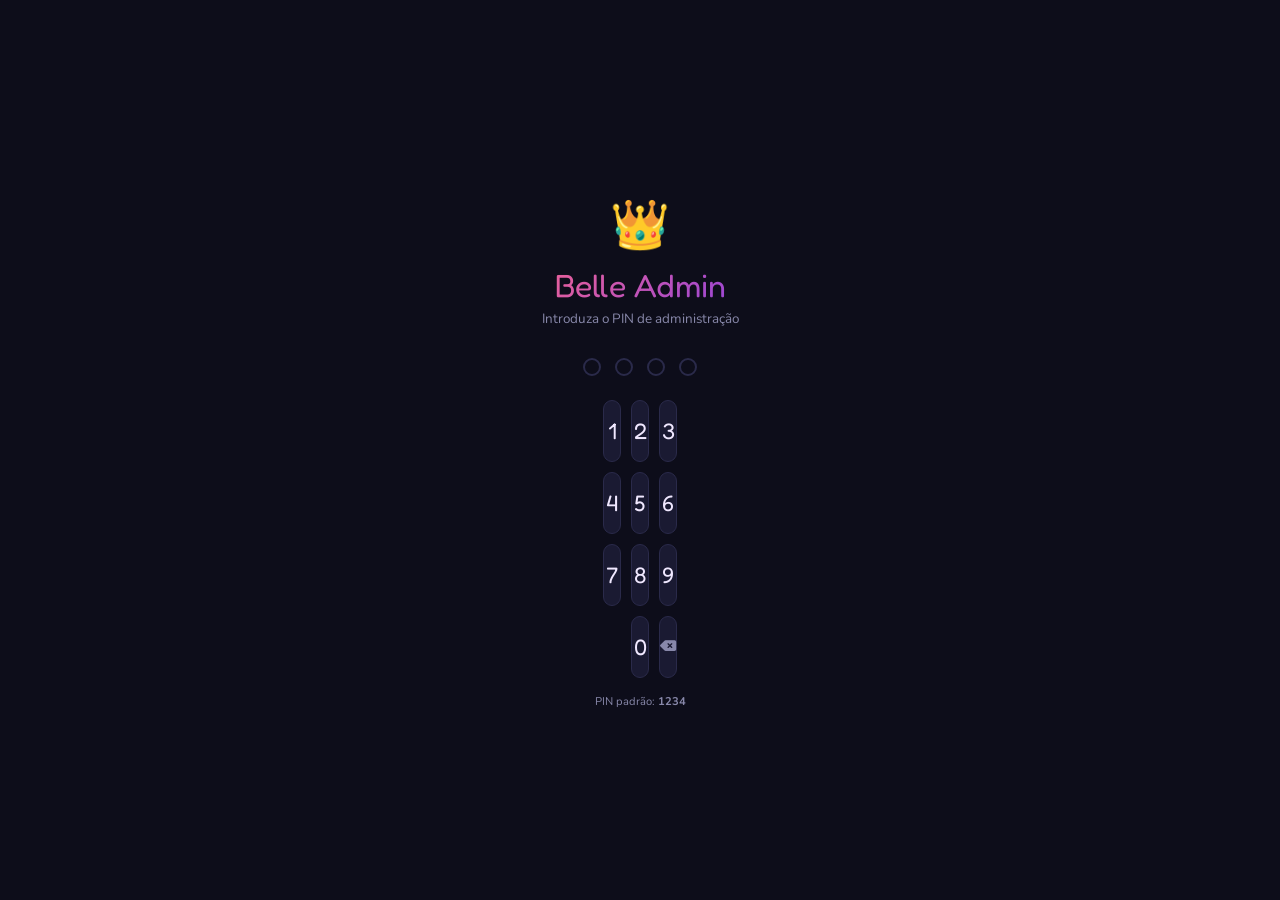
==== admin.html @ 40769582 "Add files via upload" ====
<!DOCTYPE html>
<html lang="pt-AO" data-theme="dark">
<head>
<meta charset="UTF-8"><meta name="viewport" content="width=device-width,initial-scale=1.0">
<title>Admin | Belle Cosméticos</title>
<link rel="icon" href="data:image/svg+xml,<svg xmlns='http://www.w3.org/2000/svg' viewBox='0 0 100 100'><text y='.9em' font-size='90'>👑</text></svg>">
<script>(function(){document.documentElement.setAttribute('data-theme',localStorage.getItem('bl_theme')||'dark')})()</script>
<link rel="stylesheet" href="https://cdnjs.cloudflare.com/ajax/libs/font-awesome/6.5.0/css/all.min.css">
<link href="https://fonts.googleapis.com/css2?family=Fredoka+One&family=Nunito:wght@400;600;700;800;900&display=swap" rel="stylesheet">
<link rel="stylesheet" href="belle.css">
<style>
body{padding-top:100px;padding-bottom:32px;min-height:100vh}

/* LOGIN */
#login-screen{position:fixed;inset:0;z-index:500;background:var(--bg);display:flex;flex-direction:column;align-items:center;justify-content:center;padding:30px 20px;text-align:center}
.login-logo{font-family:var(--ff);font-size:2rem;background:var(--grad);-webkit-background-clip:text;-webkit-text-fill-color:transparent;background-clip:text;margin-bottom:4px}
.login-sub{font-size:.84rem;color:var(--muted);margin-bottom:30px}
.pin-dots{display:flex;gap:14px;justify-content:center;margin-bottom:24px}
.pin-dot{width:18px;height:18px;border-radius:50%;border:2px solid var(--border);transition:var(--tr);background:transparent}
.pin-dot.filled{background:var(--pink);border-color:var(--pink)}
.pin-dot.err{background:var(--red);border-color:var(--red);animation:shake .3s ease}
@keyframes shake{0%,100%{transform:translateX(0)}25%{transform:translateX(-4px)}75%{transform:translateX(4px)}}
.numpad{display:grid;grid-template-columns:repeat(3,1fr);gap:10px;max-width:240px;margin:0 auto 16px}
.np-btn{height:62px;border-radius:16px;background:var(--card);border:1px solid var(--border);font-family:var(--ff);font-size:1.4rem;cursor:pointer;transition:var(--tr);display:flex;align-items:center;justify-content:center;color:var(--text)}
.np-btn:active{transform:scale(.92);border-color:var(--pink);background:rgba(232,96,154,.1)}
.np-btn.del{font-size:.9rem;color:var(--muted)}
.login-hint{font-size:.7rem;color:var(--muted)}

/* HEADER */
.adm-hdr{position:fixed;top:0;left:0;right:0;z-index:100;height:54px;display:flex;align-items:center;justify-content:space-between;padding:0 16px;background:var(--glass);backdrop-filter:blur(20px);border-bottom:1px solid var(--border)}
.adm-logo{font-family:var(--ff);font-size:1.2rem;background:var(--grad);-webkit-background-clip:text;-webkit-text-fill-color:transparent;background-clip:text}
.adm-hdr-actions{display:flex;gap:6px;align-items:center}

/* TABS */
.tabs-bar{position:fixed;top:54px;left:0;right:0;z-index:99;overflow-x:auto;scrollbar-width:none;background:var(--bg2);border-bottom:1px solid var(--border)}
.tabs-bar::-webkit-scrollbar{display:none}
.tabs-inner{display:flex;width:max-content;padding:0 10px}
.adm-tab{padding:11px 14px;border:none;background:none;font-family:var(--fb);font-size:.72rem;font-weight:700;color:var(--muted);border-bottom:2px solid transparent;cursor:pointer;white-space:nowrap;transition:var(--tr);display:flex;align-items:center;gap:5px}
.adm-tab i{font-size:.7rem}
.adm-tab.on{color:var(--pink);border-bottom-color:var(--pink)}
.tab-content{display:none;padding:16px}
.tab-content.on{display:block}
.tab-title{font-family:var(--ff);font-size:1.2rem;color:var(--text);margin-bottom:16px;display:flex;align-items:center;justify-content:space-between;flex-wrap:wrap;gap:8px}

/* STATS GRID */
.stats-grid{display:grid;grid-template-columns:repeat(2,1fr);gap:10px;margin-bottom:18px}
.sc{background:var(--card);border:1px solid var(--border);border-radius:var(--r);padding:16px;position:relative;overflow:hidden}
.sc-ico{font-size:1.5rem;margin-bottom:8px}
.sc-val{font-family:var(--ff);font-size:1.7rem;color:var(--pink);line-height:1;margin-bottom:3px}
.sc-lbl{font-size:.65rem;font-weight:700;text-transform:uppercase;letter-spacing:.4px;color:var(--muted)}
.sc-bg{position:absolute;bottom:-12px;right:-4px;font-size:4rem;opacity:.04;pointer-events:none}

/* ITEM ROWS */
.item-row{background:var(--card);border:1px solid var(--border);border-radius:var(--r);padding:14px;margin-bottom:10px;transition:var(--tr)}
.item-row:hover{border-color:rgba(232,96,154,.25)}
.item-row-hdr{display:flex;align-items:center;justify-content:space-between;margin-bottom:6px;gap:8px}
.item-row-title{font-size:.88rem;font-weight:700;flex:1;overflow:hidden;text-overflow:ellipsis;white-space:nowrap}
.item-row-sub{font-size:.74rem;color:var(--muted)}
.item-row-actions{display:flex;gap:6px;flex-shrink:0}

/* PRODUCT ROW */
.prod-row{background:var(--card);border:1px solid var(--border);border-radius:var(--r);padding:12px;margin-bottom:10px;display:flex;gap:12px;align-items:flex-start;transition:var(--tr)}
.prod-row:hover{border-color:rgba(232,96,154,.25)}
.pr-img{width:56px;height:56px;border-radius:10px;background:var(--bg2);display:flex;align-items:center;justify-content:center;font-size:1.6rem;flex-shrink:0;overflow:hidden}
.pr-img img{width:100%;height:100%;object-fit:cover}
.pr-info{flex:1;min-width:0}
.pr-name{font-size:.86rem;font-weight:700;overflow:hidden;text-overflow:ellipsis;white-space:nowrap;margin-bottom:2px}
.pr-meta{font-size:.7rem;color:var(--muted);margin-bottom:4px}
.pr-tags{display:flex;gap:4px;flex-wrap:wrap}
.pr-price{font-family:var(--ff);font-size:.92rem;color:var(--pink)}
.pr-actions{display:flex;flex-direction:column;gap:6px;align-items:flex-end;flex-shrink:0}
.inactive-overlay{opacity:.5}

/* ORDER ROW */
.ord-row{background:var(--card);border:1px solid var(--border);border-radius:var(--r);padding:14px;margin-bottom:10px;cursor:pointer;transition:var(--tr)}
.ord-row:hover{border-color:rgba(232,96,154,.3)}
.ord-hdr{display:flex;align-items:center;justify-content:space-between;margin-bottom:5px}
.ord-ref{font-family:var(--ff);font-size:.9rem;color:var(--pink)}
.ord-client{font-size:.8rem;font-weight:600;margin-bottom:2px}
.ord-meta{display:flex;justify-content:space-between;font-size:.72rem;color:var(--muted)}
.ord-total{font-family:var(--ff);font-weight:700;color:var(--text);font-size:.88rem}

/* FILTER BAR */
.filter-bar{display:flex;gap:8px;overflow-x:auto;scrollbar-width:none;margin-bottom:14px;padding-bottom:2px}
.filter-bar::-webkit-scrollbar{display:none}
.fb-btn{padding:7px 14px;border:1px solid var(--border);border-radius:50px;font-size:.72rem;font-weight:700;color:var(--muted);cursor:pointer;white-space:nowrap;background:none;transition:var(--tr)}
.fb-btn.on{border-color:var(--pink);color:var(--pink);background:rgba(232,96,154,.07)}

/* MODAL */
.modal-bg{position:fixed;inset:0;z-index:400;background:rgba(0,0,0,.75);display:none;align-items:flex-end}
.modal-bg.on{display:flex}
.modal-box{width:100%;background:var(--bg2);border-radius:24px 24px 0 0;padding:20px 16px 48px;max-height:92vh;overflow-y:auto}
.modal-hdr{display:flex;align-items:center;justify-content:space-between;margin-bottom:20px}
.modal-title{font-family:var(--ff);font-size:1.2rem;color:var(--text)}
.modal-close{width:32px;height:32px;border-radius:50%;background:var(--card);border:1px solid var(--border);display:flex;align-items:center;justify-content:center;cursor:pointer;font-size:.85rem}

/* SECTION GROUPS */
.sgroup{background:rgba(232,96,154,.04);border:1px solid rgba(232,96,154,.12);border-radius:14px;padding:14px;margin-bottom:14px}
.sgroup-title{font-size:.68rem;font-weight:700;text-transform:uppercase;letter-spacing:.6px;color:var(--pink);margin-bottom:12px;display:flex;align-items:center;gap:6px}
.sgroup-title i{font-size:.65rem}

/* ORDERED LIST */
.ord-list-item{display:flex;align-items:center;gap:10px;background:var(--card);border:1px solid var(--border);border-radius:10px;padding:10px 12px;margin-bottom:8px}
.oli-handle{color:var(--muted);font-size:.8rem;cursor:grab}
.oli-content{flex:1;font-size:.84rem;font-weight:600;overflow:hidden;text-overflow:ellipsis;white-space:nowrap}
.oli-actions{display:flex;gap:5px}

/* INFO BOX */
.info-box{background:rgba(6,214,160,.06);border:1px solid rgba(6,214,160,.15);border-radius:12px;padding:12px 14px;font-size:.78rem;color:var(--teal);line-height:1.65;margin-bottom:14px}
.warn-box{background:rgba(255,209,102,.06);border:1px solid rgba(255,209,102,.15);border-radius:12px;padding:12px 14px;font-size:.78rem;color:var(--yellow);line-height:1.65;margin-bottom:14px}

/* INLINE TOGGLE */
.row-toggle{display:flex;align-items:center;justify-content:space-between;padding:10px 0;border-bottom:1px solid var(--border)}
.row-toggle:last-child{border-bottom:none}
.rt-lbl{font-size:.84rem;font-weight:600}
.rt-sub{font-size:.72rem;color:var(--muted);margin-top:2px}

/* TEXTAREA large */
.ta-lg{min-height:120px}
.ta-xl{min-height:180px}

/* img preview */
.img-preview{width:80px;height:80px;border-radius:12px;object-fit:cover;border:1px solid var(--border);display:none}
.img-preview.show{display:block}
</style>
</head>
<body>

<!-- ─── LOGIN ─────────────────────────────── -->
<div id="login-screen">
  <div style="font-size:3rem;margin-bottom:8px">👑</div>
  <div class="login-logo">Belle Admin</div>
  <div class="login-sub">Introduza o PIN de administração</div>
  <div class="pin-dots" id="pin-dots">
    <div class="pin-dot" id="pd0"></div><div class="pin-dot" id="pd1"></div>
    <div class="pin-dot" id="pd2"></div><div class="pin-dot" id="pd3"></div>
  </div>
  <div class="numpad">
    <button class="np-btn" onclick="np(1)">1</button><button class="np-btn" onclick="np(2)">2</button><button class="np-btn" onclick="np(3)">3</button>
    <button class="np-btn" onclick="np(4)">4</button><button class="np-btn" onclick="np(5)">5</button><button class="np-btn" onclick="np(6)">6</button>
    <button class="np-btn" onclick="np(7)">7</button><button class="np-btn" onclick="np(8)">8</button><button class="np-btn" onclick="np(9)">9</button>
    <div></div><button class="np-btn" onclick="np(0)">0</button><button class="np-btn del" onclick="npDel()"><i class="fa-solid fa-delete-left"></i></button>
  </div>
  <div class="login-hint">PIN padrão: <strong>1234</strong></div>
</div>

<!-- ─── ADMIN PANEL ────────────────────────── -->
<div id="admin-panel" style="display:none">

  <header class="adm-hdr">
    <div class="adm-logo">Belle Admin</div>
    <div class="adm-hdr-actions">
      <button class="nav-btn" onclick="Theme.toggle()"><i data-theme-ico class="fa-solid fa-moon"></i></button>
      <a href="index.html" target="_blank" class="nav-btn" title="Ver site"><i class="fa-solid fa-store"></i></a>
      <button class="nav-btn" onclick="doLogout()" title="Sair" style="color:var(--red)"><i class="fa-solid fa-right-from-bracket"></i></button>
    </div>
  </header>

  <div class="tabs-bar">
    <div class="tabs-inner">
      <button class="adm-tab on"  onclick="setTab('painel')"><i class="fa-solid fa-chart-line"></i>Painel</button>
      <button class="adm-tab" onclick="setTab('pedidos')"><i class="fa-solid fa-bag-shopping"></i>Pedidos</button>
      <button class="adm-tab" onclick="setTab('produtos')"><i class="fa-solid fa-box-open"></i>Produtos</button>
      <button class="adm-tab" onclick="setTab('categorias')"><i class="fa-solid fa-tags"></i>Categorias</button>
      <button class="adm-tab" onclick="setTab('homepage')"><i class="fa-solid fa-house"></i>Homepage</button>
      <button class="adm-tab" onclick="setTab('depoimentos')"><i class="fa-solid fa-star"></i>Depoimentos</button>
      <button class="adm-tab" onclick="setTab('features')"><i class="fa-solid fa-list-check"></i>Porquê Belle</button>
      <button class="adm-tab" onclick="setTab('sobre')"><i class="fa-solid fa-circle-info"></i>Sobre</button>
      <button class="adm-tab" onclick="setTab('loja')"><i class="fa-solid fa-gear"></i>Loja</button>
      <button class="adm-tab" onclick="setTab('config')"><i class="fa-solid fa-plug"></i>Config API</button>
      <button class="adm-tab" onclick="setTab('pin')"><i class="fa-solid fa-lock"></i>PIN</button>
    </div>
  </div>

  <!-- ═══ PAINEL ═══════════════════════════ -->
  <div class="tab-content on" id="tab-painel">
    <div class="tab-title">Painel <span style="font-family:var(--fb);font-size:.78rem;color:var(--muted);font-weight:400" id="dash-date"></span></div>
    <div class="stats-grid">
      <div class="sc"><div class="sc-ico">⏳</div><div class="sc-val" id="st-pend">–</div><div class="sc-lbl">Pendentes</div><div class="sc-bg">⏳</div></div>
      <div class="sc"><div class="sc-ico">📦</div><div class="sc-val" id="st-tot">–</div><div class="sc-lbl">Total pedidos</div><div class="sc-bg">📦</div></div>
      <div class="sc"><div class="sc-ico">💰</div><div class="sc-val" id="st-rev">–</div><div class="sc-lbl">Receita (Kz)</div><div class="sc-bg">💰</div></div>
      <div class="sc"><div class="sc-ico">👥</div><div class="sc-val" id="st-cli">–</div><div class="sc-lbl">Clientes únicos</div><div class="sc-bg">👥</div></div>
    </div>
    <div style="font-size:.78rem;font-weight:700;margin-bottom:10px;color:var(--muted);text-transform:uppercase;letter-spacing:.4px">Últimos pedidos</div>
    <div id="dash-orders"></div>
    <div style="margin-top:16px;display:flex;gap:8px;flex-wrap:wrap">
      <button class="btn-ghost btn-sm" onclick="setTab('pedidos')"><i class="fa-solid fa-bag-shopping"></i> Ver todos os pedidos</button>
      <button class="btn-ghost btn-sm" onclick="setTab('produtos')"><i class="fa-solid fa-box-open"></i> Gestão de produtos</button>
    </div>
  </div>

  <!-- ═══ PEDIDOS ═══════════════════════════ -->
  <div class="tab-content" id="tab-pedidos">
    <div class="tab-title">Pedidos</div>
    <div class="filter-bar" id="ord-filter-bar">
      <button class="fb-btn on" onclick="filterOrds('all',this)">Todos</button>
      <button class="fb-btn" onclick="filterOrds('pending',this)">⏳ Pendentes</button>
      <button class="fb-btn" onclick="filterOrds('confirmed',this)">✅ Confirmados</button>
      <button class="fb-btn" onclick="filterOrds('shipped',this)">🚚 Em entrega</button>
      <button class="fb-btn" onclick="filterOrds('delivered',this)">📦 Entregues</button>
      <button class="fb-btn" onclick="filterOrds('cancelled',this)">❌ Cancelados</button>
    </div>
    <input class="form-input mb-12" type="text" placeholder="🔍 Pesquisar por referência ou cliente..." oninput="searchOrds(this.value)">
    <div id="ords-list"></div>
  </div>

  <!-- ═══ PRODUTOS ════════════════════════════ -->
  <div class="tab-content" id="tab-produtos">
    <div class="tab-title">
      Produtos
      <button class="btn-primary btn-sm" onclick="openProdModal(null)"><i class="fa-solid fa-plus"></i> Novo produto</button>
    </div>
    <div class="filter-bar" id="prod-filter-bar">
      <button class="fb-btn on" onclick="filterProds('all',this)">Todos</button>
      <button class="fb-btn" onclick="filterProds('active',this)">✅ Activos</button>
      <button class="fb-btn" onclick="filterProds('featured',this)">⭐ Destaque</button>
      <button class="fb-btn" onclick="filterProds('lowstock',this)">⚠️ Stock baixo</button>
      <button class="fb-btn" onclick="filterProds('inactive',this)">🚫 Inactivos</button>
    </div>
    <input class="form-input mb-12" type="text" placeholder="🔍 Pesquisar produto..." id="prod-search" oninput="renderProds()">
    <div id="prods-list"></div>
  </div>

  <!-- ═══ CATEGORIAS ═══════════════════════════ -->
  <div class="tab-content" id="tab-categorias">
    <div class="tab-title">
      Categorias
      <button class="btn-primary btn-sm" onclick="openCatModal(null)"><i class="fa-solid fa-plus"></i> Nova categoria</button>
    </div>
    <div class="info-box">💡 As categorias organizam os produtos no catálogo. Pode activar/desactivar, reordenar e editar nome, emoji e cor.</div>
    <div id="cats-list"></div>
  </div>

  <!-- ═══ HOMEPAGE ════════════════════════════ -->
  <div class="tab-content" id="tab-homepage">
    <div class="tab-title">Editor da Homepage</div>
    <div class="info-box">✏️ Edite aqui todos os textos e conteúdos que aparecem na página inicial do site. As alterações são aplicadas em tempo real.</div>

    <div class="sgroup">
      <div class="sgroup-title"><i class="fa-solid fa-megaphone"></i> Banner de topo</div>
      <div style="display:flex;align-items:center;justify-content:space-between;margin-bottom:10px">
        <div><div class="rt-lbl">Mostrar banner</div><div class="rt-sub">Barra de promoção no topo da página</div></div>
        <label class="switch"><input type="checkbox" id="hm-ann-active" onchange="saveHomeSec()"><span class="switch-slider"></span></label>
      </div>
      <div class="form-group"><label class="form-label">Texto do banner</label><input class="form-input" id="hm-ann-text" type="text" placeholder="🎁 Entrega grátis acima de 10.000 Kz!" oninput="saveHomeSec()"></div>
    </div>

    <div class="sgroup">
      <div class="sgroup-title"><i class="fa-solid fa-star"></i> Secção Hero (Ecrã principal)</div>
      <div class="form-group"><label class="form-label">Badge <small>texto da bolha em cima do título</small></label><input class="form-input" id="hm-h-badge" type="text" oninput="saveHomeSec()"></div>
      <div class="form-group"><label class="form-label">Título principal <small>quebra de linha com Enter</small></label><textarea class="form-input" id="hm-h-title" rows="2" oninput="saveHomeSec()"></textarea></div>
      <div class="form-group"><label class="form-label">Subtítulo / Slogan</label><textarea class="form-input" id="hm-h-sub" rows="2" oninput="saveHomeSec()"></textarea></div>
      <div class="form-group"><label class="form-label">Texto botão principal</label><input class="form-input" id="hm-h-btn1" type="text" oninput="saveHomeSec()"></div>
      <div class="form-group"><label class="form-label">Texto botão secundário</label><input class="form-input" id="hm-h-btn2" type="text" oninput="saveHomeSec()"></div>
    </div>

    <div class="sgroup">
      <div class="sgroup-title"><i class="fa-solid fa-chart-bar"></i> Contadores de estatísticas</div>
      <div id="stats-editor"></div>
      <button class="btn-ghost btn-sm mt-8" onclick="addStat()"><i class="fa-solid fa-plus"></i> Adicionar estatística</button>
    </div>

    <div class="sgroup">
      <div class="sgroup-title"><i class="fa-solid fa-tags"></i> Secção de categorias</div>
      <div class="form-group"><label class="form-label">Badge</label><input class="form-input" id="hm-cs-badge" type="text" oninput="saveHomeSec()"></div>
      <div class="form-group"><label class="form-label">Título <small>última linha em destaque</small></label><textarea class="form-input" id="hm-cs-title" rows="2" oninput="saveHomeSec()"></textarea></div>
      <div class="form-group"><label class="form-label">Subtítulo</label><input class="form-input" id="hm-cs-sub" type="text" oninput="saveHomeSec()"></div>
    </div>

    <div class="sgroup">
      <div class="sgroup-title"><i class="fa-solid fa-circle-check"></i> Secção "Porquê Belle"</div>
      <div class="form-group"><label class="form-label">Badge</label><input class="form-input" id="hm-fs-badge" type="text" oninput="saveHomeSec()"></div>
      <div class="form-group"><label class="form-label">Título <small>última linha em destaque</small></label><textarea class="form-input" id="hm-fs-title" rows="2" oninput="saveHomeSec()"></textarea></div>
    </div>

    <div class="sgroup">
      <div class="sgroup-title"><i class="fa-solid fa-star"></i> Secção de depoimentos</div>
      <div class="form-group"><label class="form-label">Badge</label><input class="form-input" id="hm-ds-badge" type="text" oninput="saveHomeSec()"></div>
      <div class="form-group"><label class="form-label">Título <small>última linha em destaque</small></label><textarea class="form-input" id="hm-ds-title" rows="2" oninput="saveHomeSec()"></textarea></div>
    </div>

    <div class="sgroup">
      <div class="sgroup-title"><i class="fa-solid fa-bullhorn"></i> Secção CTA (chamada à acção)</div>
      <div class="form-group"><label class="form-label">Emoji decorativo</label><input class="form-input" id="hm-cta-emoji" type="text" maxlength="4" oninput="saveHomeSec()"></div>
      <div class="form-group"><label class="form-label">Título <small>última linha em destaque</small></label><textarea class="form-input" id="hm-cta-title" rows="2" oninput="saveHomeSec()"></textarea></div>
      <div class="form-group"><label class="form-label">Subtítulo</label><textarea class="form-input" id="hm-cta-sub" rows="2" oninput="saveHomeSec()"></textarea></div>
      <div class="form-group"><label class="form-label">Texto do botão</label><input class="form-input" id="hm-cta-btn" type="text" oninput="saveHomeSec()"></div>
    </div>
  </div>

  <!-- ═══ DEPOIMENTOS ════════════════════════ -->
  <div class="tab-content" id="tab-depoimentos">
    <div class="tab-title">
      Depoimentos
      <button class="btn-primary btn-sm" onclick="openDepModal(null,-1)"><i class="fa-solid fa-plus"></i> Adicionar</button>
    </div>
    <div class="info-box">⭐ Os depoimentos aparecem na página inicial e na página "Sobre". Adicione avaliações reais das clientes.</div>
    <div id="deps-list"></div>
  </div>

  <!-- ═══ FEATURES ══════════════════════════ -->
  <div class="tab-content" id="tab-features">
    <div class="tab-title">
      Porquê Belle
      <button class="btn-primary btn-sm" onclick="openFeatModal(null,-1)"><i class="fa-solid fa-plus"></i> Adicionar</button>
    </div>
    <div class="info-box">✅ Estes cartões aparecem na secção "Porquê Belle" da homepage. Destacam os benefícios de comprar na Belle.</div>
    <div id="feats-list"></div>
  </div>

  <!-- ═══ SOBRE ═════════════════════════════ -->
  <div class="tab-content" id="tab-sobre">
    <div class="tab-title">Página "Sobre Nós"</div>
    <div class="sgroup">
      <div class="sgroup-title"><i class="fa-solid fa-star"></i> Hero da página Sobre</div>
      <div class="form-group"><label class="form-label">Título <small>última linha em destaque</small></label><textarea class="form-input" id="sb-hero-title" rows="2"></textarea></div>
      <div class="form-group"><label class="form-label">Subtítulo</label><textarea class="form-input" id="sb-hero-sub" rows="2"></textarea></div>
    </div>
    <div class="sgroup">
      <div class="sgroup-title"><i class="fa-solid fa-quote-left"></i> Citação / Missão</div>
      <div class="form-group"><label class="form-label">Texto da missão</label><textarea class="form-input ta-lg" id="sb-mission"></textarea></div>
    </div>
    <div class="sgroup">
      <div class="sgroup-title"><i class="fa-solid fa-book"></i> História</div>
      <div class="form-group"><label class="form-label">Texto da história da empresa</label><textarea class="form-input ta-xl" id="sb-story"></textarea></div>
    </div>
    <div class="sgroup">
      <div class="sgroup-title"><i class="fa-solid fa-chart-bar"></i> Estatísticas da página Sobre</div>
      <div id="sb-stats-editor"></div>
    </div>
    <div class="sgroup">
      <div class="sgroup-title"><i class="fa-solid fa-circle-question"></i> FAQ</div>
      <div id="faq-editor"></div>
      <button class="btn-ghost btn-sm mt-8" onclick="addFaq()"><i class="fa-solid fa-plus"></i> Adicionar pergunta</button>
    </div>
    <button class="btn-primary w-full mt-16" onclick="saveSobre()"><i class="fa-solid fa-floppy-disk"></i> Guardar alterações</button>
  </div>

  <!-- ═══ LOJA ══════════════════════════════ -->
  <div class="tab-content" id="tab-loja">
    <div class="tab-title">Definições da Loja</div>
    <div class="sgroup">
      <div class="sgroup-title"><i class="fa-solid fa-store"></i> Informação básica</div>
      <div class="form-group"><label class="form-label">Nome da loja</label><input class="form-input" id="lj-nome" type="text"></div>
      <div class="form-group"><label class="form-label">Slogan / Tagline</label><input class="form-input" id="lj-slogan" type="text"></div>
      <div class="form-group"><label class="form-label">Email de contacto</label><input class="form-input" id="lj-email" type="email"></div>
      <div class="form-group"><label class="form-label">Telefone</label><input class="form-input" id="lj-tel" type="tel"></div>
      <div class="form-group"><label class="form-label">WhatsApp (com código do país)</label><input class="form-input" id="lj-wa" type="tel" placeholder="244923000000"></div>
      <div class="form-group"><label class="form-label">Morada</label><input class="form-input" id="lj-morada" type="text"></div>
      <div class="form-group"><label class="form-label">Moeda</label><input class="form-input" id="lj-moeda" type="text" placeholder="Kz"></div>
    </div>
    <div class="sgroup">
      <div class="sgroup-title"><i class="fa-solid fa-truck"></i> Entregas</div>
      <div class="form-group"><label class="form-label">Taxa de entrega (Kz)</label><input class="form-input" id="lj-delivery" type="number" min="0"></div>
      <div class="form-group"><label class="form-label">Entrega gratuita acima de (Kz, 0 = desactivado)</label><input class="form-input" id="lj-free" type="number" min="0"></div>
    </div>
    <div class="sgroup">
      <div class="sgroup-title"><i class="fa-solid fa-share-nodes"></i> Redes sociais</div>
      <div class="form-group"><label class="form-label">Instagram <small>@username</small></label><input class="form-input" id="lj-ig" type="text" placeholder="@bellecosmeticos.ao"></div>
      <div class="form-group"><label class="form-label">Facebook <small>URL ou nome da página</small></label><input class="form-input" id="lj-fb" type="text"></div>
      <div class="form-group"><label class="form-label">TikTok <small>@username</small></label><input class="form-input" id="lj-tt" type="text"></div>
    </div>
    <button class="btn-primary w-full" onclick="saveLoja()"><i class="fa-solid fa-floppy-disk"></i> Guardar alterações</button>
  </div>

  <!-- ═══ CONFIG API ════════════════════════ -->
  <div class="tab-content" id="tab-config">
    <div class="tab-title">Configuração da API</div>
    <div class="warn-box">⚠️ Modo Demo activo. Os dados são guardados localmente no browser. Configure o Cloudflare Worker abaixo para activar a API real com base de dados persistente.</div>
    <div class="sgroup">
      <div class="sgroup-title"><i class="fa-solid fa-cloud"></i> Cloudflare Worker</div>
      <div class="form-group"><label class="form-label">URL da API</label><input class="form-input" id="cf-api" type="url" placeholder="https://api.belle.workers.dev"></div>
      <div class="form-group"><label class="form-label">Token secreto (Bearer)</label><input class="form-input" id="cf-token" type="password"></div>
    </div>
    <div class="sgroup">
      <div class="sgroup-title"><i class="fa-brands fa-github"></i> GitHub (upload de imagens)</div>
      <div class="form-group"><label class="form-label">Repositório <small>user/repo</small></label><input class="form-input" id="gh-repo" type="text" placeholder="username/belle-cosmeticos"></div>
      <div class="form-group"><label class="form-label">Branch</label><input class="form-input" id="gh-branch" type="text" placeholder="main"></div>
      <div class="form-group"><label class="form-label">GitHub Token <small>ghp_...</small></label><input class="form-input" id="gh-token" type="password"></div>
      <div class="form-group"><label class="form-label">Pasta de imagens</label><input class="form-input" id="gh-imgpath" type="text" placeholder="img/products/"></div>
    </div>
    <div class="sgroup">
      <div class="sgroup-title"><i class="fa-brands fa-whatsapp"></i> CallMeBot (WhatsApp)</div>
      <div class="form-group"><label class="form-label">Número de destino</label><input class="form-input" id="wa-phone" type="tel" placeholder="+244923000000"></div>
      <div class="form-group"><label class="form-label">API Key</label><input class="form-input" id="wa-key" type="text"></div>
    </div>
    <div class="sgroup">
      <div class="sgroup-title"><i class="fa-regular fa-envelope"></i> EmailJS</div>
      <div class="form-group"><label class="form-label">Service ID</label><input class="form-input" id="ej-svc" type="text" placeholder="service_xxx"></div>
      <div class="form-group"><label class="form-label">Template ID</label><input class="form-input" id="ej-tpl" type="text" placeholder="template_xxx"></div>
      <div class="form-group"><label class="form-label">Public Key</label><input class="form-input" id="ej-key" type="text"></div>
    </div>
    <button class="btn-primary w-full" onclick="saveConfig()"><i class="fa-solid fa-floppy-disk"></i> Guardar configurações</button>
  </div>

  <!-- ═══ PIN ═══════════════════════════════ -->
  <div class="tab-content" id="tab-pin">
    <div class="tab-title">Alterar PIN</div>
    <div class="warn-box">🔐 O PIN protege o acesso ao painel de administração. Use um PIN de 4 dígitos que apenas você saiba.</div>
    <div class="form-group"><label class="form-label">PIN actual</label><input class="form-input" id="pin-old" type="password" maxlength="4" inputmode="numeric"></div>
    <div class="form-group"><label class="form-label">Novo PIN (4 dígitos)</label><input class="form-input" id="pin-new" type="password" maxlength="4" inputmode="numeric"></div>
    <div class="form-group"><label class="form-label">Confirmar novo PIN</label><input class="form-input" id="pin-conf" type="password" maxlength="4" inputmode="numeric"></div>
    <button class="btn-primary w-full" onclick="doChangePin()"><i class="fa-solid fa-lock"></i> Actualizar PIN</button>
  </div>

</div><!-- /admin-panel -->

<!-- ═══ MODALS ══════════════════════════════════════ -->

<!-- Order detail modal -->
<div class="modal-bg" id="ord-modal">
  <div class="modal-box">
    <div class="modal-hdr"><div class="modal-title">Detalhe do Pedido</div><button class="modal-close" onclick="closeModal('ord-modal')"><i class="fa-solid fa-xmark"></i></button></div>
    <div id="ord-detail"></div>
  </div>
</div>

<!-- Product modal -->
<div class="modal-bg" id="prod-modal">
  <div class="modal-box">
    <div class="modal-hdr"><div class="modal-title" id="prod-modal-title">Produto</div><button class="modal-close" onclick="closeModal('prod-modal')"><i class="fa-solid fa-xmark"></i></button></div>
    <div id="prod-form-area"></div>
  </div>
</div>

<!-- Category modal -->
<div class="modal-bg" id="cat-modal">
  <div class="modal-box">
    <div class="modal-hdr"><div class="modal-title" id="cat-modal-title">Categoria</div><button class="modal-close" onclick="closeModal('cat-modal')"><i class="fa-solid fa-xmark"></i></button></div>
    <div id="cat-form-area"></div>
  </div>
</div>

<!-- Testimonial modal -->
<div class="modal-bg" id="dep-modal">
  <div class="modal-box">
    <div class="modal-hdr"><div class="modal-title">Depoimento</div><button class="modal-close" onclick="closeModal('dep-modal')"><i class="fa-solid fa-xmark"></i></button></div>
    <div id="dep-form-area"></div>
  </div>
</div>

<!-- Feature modal -->
<div class="modal-bg" id="feat-modal">
  <div class="modal-box">
    <div class="modal-hdr"><div class="modal-title">Destaque</div><button class="modal-close" onclick="closeModal('feat-modal')"><i class="fa-solid fa-xmark"></i></button></div>
    <div id="feat-form-area"></div>
  </div>
</div>

<div id="bl-toast"></div>
<script src="belle.js"></script>
<script>
/* ══════════════════════════════════
   PIN LOGIN
══════════════════════════════════ */
let _pin = '';
function np(d){ if(_pin.length>=4)return; _pin+=d; syncDots(); if(_pin.length===4)setTimeout(verifyPin,200); }
function npDel(){ _pin=_pin.slice(0,-1); syncDots(); }
function syncDots(err=false){ for(let i=0;i<4;i++){ const d=document.getElementById('pd'+i); d.classList.toggle('filled',i<_pin.length); d.classList.toggle('err',err&&i<4); } }
function verifyPin(){
  if(Settings.verifyPin(_pin)){ Auth.set('admin_'+Date.now()); document.getElementById('login-screen').style.display='none'; document.getElementById('admin-panel').style.display='block'; initAdmin(); }
  else{ syncDots(true); setTimeout(()=>{ _pin=''; syncDots(); },800); toast('PIN incorrecto','err'); }
}
function doLogout(){ Auth.clear(); location.reload(); }

/* ══════════════════════════════════
   TAB
══════════════════════════════════ */
function setTab(name){
  document.querySelectorAll('.tab-content').forEach(s=>s.classList.remove('on'));
  document.querySelectorAll('.adm-tab').forEach(b=>b.classList.remove('on'));
  document.getElementById('tab-'+name).classList.add('on');
  document.querySelectorAll('.adm-tab').forEach(b=>{ if(b.getAttribute('onclick')?.includes("'"+name+"'"))b.classList.add('on'); });
  const lazy = { pedidos:loadOrders, produtos:renderProds, categorias:renderCats, depoimentos:renderDeps, features:renderFeats };
  if(lazy[name]) lazy[name]();
}

/* ══════════════════════════════════
   INIT
══════════════════════════════════ */
function initAdmin(){
  Theme.init();
  loadDash();
  loadHomeEditor();
  loadLojaEditor();
  loadSobreEditor();
  loadConfigEditor();
  document.getElementById('dash-date').textContent = fmtDate(new Date().toISOString());
}

/* ══════════════════════════════════
   DASHBOARD
══════════════════════════════════ */
function loadDash(){
  const s = Orders.stats();
  document.getElementById('st-pend').textContent = s.pending;
  document.getElementById('st-tot').textContent  = s.total;
  document.getElementById('st-rev').textContent  = s.revenue >= 1000 ? (s.revenue/1000).toFixed(0)+'K' : s.revenue;
  document.getElementById('st-cli').textContent  = s.clients;
  const list = Orders.get().slice(0,5);
  document.getElementById('dash-orders').innerHTML = list.length ? list.map(o=>ordRowHtml(o,true)).join('') :
    '<div class="empty-state" style="padding:30px 0"><div class="empty-ico">📦</div><div class="empty-title">Sem pedidos ainda</div></div>';
}

/* ══════════════════════════════════
   ORDERS
══════════════════════════════════ */
let _ordFilter='all', _ordSearch='';
function loadOrders(){
  let list=Orders.get();
  if(_ordFilter!=='all') list=list.filter(o=>o.status===_ordFilter);
  if(_ordSearch) list=list.filter(o=>o.reference?.toLowerCase().includes(_ordSearch)||o.customer?.name?.toLowerCase().includes(_ordSearch));
  document.getElementById('ords-list').innerHTML=list.length?list.map(o=>ordRowHtml(o)).join(''):
    '<div class="empty-state" style="padding:30px 0"><div class="empty-ico">📦</div><div class="empty-title">Nenhum pedido</div></div>';
}
function ordRowHtml(o, compact=false){
  const st=ORDER_STATUS[o.status]||ORDER_STATUS.pending;
  return `<div class="ord-row" onclick="openOrd('${o.reference}')">
    <div class="ord-hdr">
      <div class="ord-ref">${o.reference}</div>
      <div class="status-pill" style="background:${st.bg};color:${st.color}">${st.icon} ${st.label}</div>
    </div>
    <div class="ord-client">${o.customer?.name||'—'} · ${o.customer?.phone||''}</div>
    <div class="ord-meta"><span>${fmtDate(o.created_at)}</span><span class="ord-total">${kz(o.total)}</span></div>
  </div>`;
}
function filterOrds(f,btn){ _ordFilter=f; document.querySelectorAll('#ord-filter-bar .fb-btn').forEach(b=>b.classList.remove('on')); btn.classList.add('on'); loadOrders(); }
const searchOrds = debounce(v=>{ _ordSearch=v.toLowerCase(); loadOrders(); });

function openOrd(ref){
  const o=Orders.get().find(x=>x.reference===ref); if(!o)return;
  const st=ORDER_STATUS[o.status]||ORDER_STATUS.pending;
  document.getElementById('ord-detail').innerHTML=`
    <div style="margin-bottom:14px"><div class="ord-ref">${o.reference}</div><div style="font-size:.72rem;color:var(--muted)">${fmtDate(o.created_at)}</div></div>
    <div class="card card-p mb-12">
      <div style="font-size:.65rem;font-weight:700;text-transform:uppercase;letter-spacing:.5px;color:var(--muted);margin-bottom:8px">Cliente</div>
      <div style="font-size:.9rem;font-weight:700">${o.customer?.name||'—'}</div>
      <div style="font-size:.78rem;color:var(--muted)">${o.customer?.phone||''}${o.customer?.email?' · '+o.customer.email:''}</div>
      ${o.customer?.address?`<div style="font-size:.78rem;color:var(--muted);margin-top:4px">📍 ${o.customer.address}</div>`:''}
    </div>
    <div style="font-size:.78rem;font-weight:700;margin-bottom:8px">Alterar estado</div>
    <div style="display:flex;gap:8px;flex-wrap:wrap;margin-bottom:16px">
      ${Object.entries(ORDER_STATUS).map(([k,v])=>`<button style="padding:8px 12px;border:1px solid ${o.status===k?v.color:' var(--border)'};border-radius:50px;font-size:.72rem;font-weight:700;cursor:pointer;background:${o.status===k?v.bg:'none'};color:${o.status===k?v.color:'var(--muted)'};transition:var(--tr)" onclick="changeOrdStatus('${ref}','${k}',this)">${v.icon} ${v.label}</button>`).join('')}
    </div>
    ${o.items?.length?`
    <div style="font-size:.78rem;font-weight:700;margin-bottom:8px">Itens do pedido</div>
    ${o.items.map(it=>`<div style="display:flex;justify-content:space-between;padding:8px 0;border-bottom:1px solid var(--border);font-size:.84rem"><span>${it.name} <span style="color:var(--muted)">×${it.qty}</span></span><span style="font-weight:700;color:var(--pink)">${kz(it.price*it.qty)}</span></div>`).join('')}
    <div style="display:flex;justify-content:space-between;padding:12px 0 0;border-top:2px solid var(--border);margin-top:4px"><span style="font-family:var(--ff);font-weight:700">Total</span><span style="font-family:var(--ff);font-weight:700;color:var(--pink);font-size:1.1rem">${kz(o.total)}</span></div>`:''}
    ${o.notes?`<div style="margin-top:12px;font-size:.8rem;color:var(--muted);background:var(--bg2);border-radius:10px;padding:10px">📝 ${o.notes}</div>`:''}
    <div style="margin-top:16px;display:flex;gap:8px">
      <button class="btn-ghost btn-sm" style="flex:1" onclick="window.open('https://wa.me/${(CMS.store().whatsapp||'').replace(/\\D/g,'')}?text=${encodeURIComponent('Olá! Sobre a encomenda '+ref)}','_blank')"><i class="fa-brands fa-whatsapp"></i> WhatsApp</button>
    </div>`;
  openModal('ord-modal');
}
function changeOrdStatus(ref,status,btn){
  Orders.updateStatus(ref,status);
  document.querySelectorAll('#ord-detail button').forEach(b=>{
    const k=b.getAttribute('onclick')?.match(/'([a-z]+)'/g)?.[1]?.replace(/'/g,'');
    if(!k||!ORDER_STATUS[k])return;
    const st=ORDER_STATUS[k];
    b.style.border=`1px solid ${k===status?st.color:'var(--border)'}`;
    b.style.background=k===status?st.bg:'none';
    b.style.color=k===status?st.color:'var(--muted)';
  });
  toast('Estado actualizado','ok'); loadDash(); loadOrders();
}

/* ══════════════════════════════════
   PRODUCTS
══════════════════════════════════ */
let _prodFilter='all';
function renderProds(){
  const search=(document.getElementById('prod-search')?.value||'').toLowerCase();
  let list=CMS.products();
  if(_prodFilter==='active')   list=list.filter(p=>p.active!==false);
  if(_prodFilter==='featured') list=list.filter(p=>p.featured);
  if(_prodFilter==='lowstock') list=list.filter(p=>p.stock<=3);
  if(_prodFilter==='inactive') list=list.filter(p=>p.active===false);
  if(search) list=list.filter(p=>p.name.toLowerCase().includes(search)||(p.desc||'').toLowerCase().includes(search));
  document.getElementById('prods-list').innerHTML=list.length?list.map(p=>prodRowHtml(p)).join(''):
    '<div class="empty-state" style="padding:30px 0"><div class="empty-ico">📦</div><div class="empty-title">Nenhum produto</div></div>';
}
function filterProds(f,btn){ _prodFilter=f; document.querySelectorAll('#prod-filter-bar .fb-btn').forEach(b=>b.classList.remove('on')); btn.classList.add('on'); renderProds(); }

function prodRowHtml(p){
  const cat=CMS.allCats().find(c=>c.id===p.cid);
  const inactive=p.active===false;
  const tagMap={promo:'Promo',novo:'Novo',destaque:'Destaque',bestseller:'Best Seller'};
  return `<div class="prod-row ${inactive?'inactive-overlay':''}">
    <div class="pr-img">${p.image?`<img src="${p.image}" alt="${p.name}" onerror="this.style.display='none'">`:''}<span ${p.image?'style="display:none"':''}>${p.emoji}</span></div>
    <div class="pr-info">
      <div class="pr-name">${p.name}</div>
      <div class="pr-meta">${cat?.name||'Sem categoria'} · Stock: <strong style="color:${p.stock<=3?'var(--red)':'var(--teal)'}">${p.stock}</strong> · ${kz(p.price)}</div>
      <div class="pr-tags">
        ${p.featured?'<span class="tag tag-pink">⭐ Destaque</span>':''}
        ${p.tag?`<span class="tag tag-yellow">${tagMap[p.tag]||p.tag}</span>`:''}
        ${inactive?'<span class="tag tag-muted">Inactivo</span>':''}
        ${p.orig>0?`<span class="tag tag-pink">−${Math.round((1-p.price/p.orig)*100)}%</span>`:''}
      </div>
    </div>
    <div class="pr-actions">
      <div class="pr-price">${kz(p.price)}</div>
      <button class="btn-icon" onclick="openProdModal(${p.id})" title="Editar"><i class="fa-solid fa-pen"></i></button>
      <button class="btn-icon" style="color:${p.active===false?'var(--teal)':'var(--muted)'}" onclick="toggleProdActive(${p.id})" title="${p.active===false?'Activar':'Desactivar'}"><i class="fa-solid fa-${p.active===false?'eye':'eye-slash'}"></i></button>
      <button class="btn-icon" style="color:var(--red)" onclick="deleteProd(${p.id})" title="Eliminar"><i class="fa-solid fa-trash-can"></i></button>
    </div>
  </div>`;
}

function toggleProdActive(id){
  const p=CMS.getProduct(id); if(!p)return;
  p.active=p.active===false?true:false;
  CMS.saveProduct(p); renderProds(); toast(p.active?'Produto activado':'Produto desactivado','ok');
}
function deleteProd(id){
  if(!confirm('Eliminar produto? Esta acção não pode ser desfeita.'))return;
  CMS.deleteProduct(id); renderProds(); toast('Produto eliminado','err');
}

function openProdModal(id){
  const p=id?CMS.getProduct(id):null;
  document.getElementById('prod-modal-title').textContent=p?'Editar Produto':'Novo Produto';
  const cats=CMS.allCats();
  document.getElementById('prod-form-area').innerHTML=`
    <div class="form-group"><label class="form-label">Nome <span>*</span></label><input class="form-input" id="pf-name" type="text" value="${p?.name||''}" placeholder="Nome do produto"></div>
    <div class="form-group"><label class="form-label">Categoria</label>
      <select class="form-input" id="pf-cat">${cats.map(c=>`<option value="${c.id}" ${p?.cid==c.id?'selected':''}>${c.emoji} ${c.name}</option>`).join('')}</select>
    </div>
    <div style="display:grid;grid-template-columns:1fr 1fr;gap:10px">
      <div class="form-group"><label class="form-label">Preço (Kz) <span>*</span></label><input class="form-input" id="pf-price" type="number" min="0" value="${p?.price||''}"></div>
      <div class="form-group"><label class="form-label">Preço original <small>opcional</small></label><input class="form-input" id="pf-orig" type="number" min="0" value="${p?.orig||''}"></div>
    </div>
    <div style="display:grid;grid-template-columns:1fr 1fr;gap:10px">
      <div class="form-group"><label class="form-label">Stock</label><input class="form-input" id="pf-stock" type="number" min="0" value="${p?.stock??0}"></div>
      <div class="form-group"><label class="form-label">Emoji</label><input class="form-input" id="pf-emoji" type="text" value="${p?.emoji||'✨'}" maxlength="4"></div>
    </div>
    <div class="form-group"><label class="form-label">Etiqueta especial</label>
      <select class="form-input" id="pf-tag">
        <option value="">— Nenhuma —</option>
        <option value="novo" ${p?.tag==='novo'?'selected':''}>Novo</option>
        <option value="promo" ${p?.tag==='promo'?'selected':''}>Promo (mostra % de desconto)</option>
        <option value="destaque" ${p?.tag==='destaque'?'selected':''}>Destaque</option>
        <option value="bestseller" ${p?.tag==='bestseller'?'selected':''}>Best Seller</option>
      </select>
    </div>
    <div class="form-group"><label class="form-label">URL da imagem <small>ou fique em branco para usar o emoji</small></label>
      <input class="form-input" id="pf-image" type="url" value="${p?.image||''}" placeholder="https://..." oninput="previewImg(this.value)">
      <img id="img-preview" class="img-preview ${p?.image?'show':''}" src="${p?.image||''}" style="margin-top:8px">
    </div>
    <div class="form-group"><label class="form-label">Descrição</label><textarea class="form-input ta-lg" id="pf-desc">${p?.desc||''}</textarea></div>
    <div class="form-group"><label class="form-label">Destaques / Highlights <small>um por linha</small></label><textarea class="form-input" id="pf-hls" rows="5">${(p?.hl||[]).join('\n')}</textarea></div>
    <div style="display:flex;align-items:center;justify-content:space-between;padding:12px 0;border-top:1px solid var(--border);border-bottom:1px solid var(--border);margin-bottom:16px">
      <div><div style="font-size:.86rem;font-weight:700">Produto em destaque</div><div style="font-size:.72rem;color:var(--muted)">Aparece na secção de produtos populares</div></div>
      <label class="switch"><input type="checkbox" id="pf-featured" ${p?.featured?'checked':''}><span class="switch-slider"></span></label>
    </div>
    <div style="display:flex;align-items:center;justify-content:space-between;padding:12px 0;border-bottom:1px solid var(--border);margin-bottom:16px">
      <div><div style="font-size:.86rem;font-weight:700">Produto activo</div><div style="font-size:.72rem;color:var(--muted)">Aparece no catálogo do site</div></div>
      <label class="switch"><input type="checkbox" id="pf-active" ${p?.active!==false?'checked':''}><span class="switch-slider"></span></label>
    </div>
    ${p?`<button class="btn-danger w-full mb-8" onclick="deleteProd(${p.id});closeModal('prod-modal')"><i class="fa-solid fa-trash-can"></i> Eliminar produto</button>`:''}
    <button class="btn-primary w-full" onclick="saveProd(${p?.id||0})"><i class="fa-solid fa-floppy-disk"></i> ${p?'Guardar alterações':'Criar produto'}</button>`;
  openModal('prod-modal');
}
function previewImg(url){ const el=document.getElementById('img-preview'); if(url){el.src=url;el.classList.add('show');}else el.classList.remove('show'); }
function saveProd(id){
  const name=document.getElementById('pf-name').value.trim();
  const price=parseFloat(document.getElementById('pf-price').value)||0;
  if(!name){toast('Introduza o nome do produto','err');return;}
  if(price<=0){toast('Introduza um preço válido','err');return;}
  const prod={
    id:id||0, cid:parseInt(document.getElementById('pf-cat').value),
    name, price, orig:parseFloat(document.getElementById('pf-orig').value)||0,
    stock:parseInt(document.getElementById('pf-stock').value)||0,
    emoji:document.getElementById('pf-emoji').value||'✨',
    tag:document.getElementById('pf-tag').value,
    image:document.getElementById('pf-image').value.trim(),
    desc:document.getElementById('pf-desc').value.trim(),
    hl:document.getElementById('pf-hls').value.split('\n').map(s=>s.trim()).filter(Boolean),
    featured:document.getElementById('pf-featured').checked,
    active:document.getElementById('pf-active').checked,
  };
  CMS.saveProduct(prod); closeModal('prod-modal'); renderProds(); toast('✓ Produto guardado','ok');
}

/* ══════════════════════════════════
   CATEGORIES
══════════════════════════════════ */
function renderCats(){
  const cats=CMS.allCats();
  document.getElementById('cats-list').innerHTML=cats.length?cats.map(c=>`
    <div class="item-row ${c.active===false?'inactive-overlay':''}">
      <div class="item-row-hdr">
        <span style="font-size:1.5rem;margin-right:8px">${c.emoji}</span>
        <div class="item-row-title">${c.name}</div>
        <div style="width:14px;height:14px;border-radius:50%;background:${c.color||'var(--pink)'}"></div>
      </div>
      <div style="display:flex;align-items:center;justify-content:space-between">
        <div class="item-row-sub">${CMS.products().filter(p=>p.cid===c.id).length} produtos · ${c.active===false?'Inactiva':'Activa'}</div>
        <div class="item-row-actions">
          <button class="btn-icon" onclick="openCatModal(${c.id})" title="Editar"><i class="fa-solid fa-pen"></i></button>
          <button class="btn-icon" style="color:${c.active===false?'var(--teal)':'var(--muted)'}" onclick="toggleCatActive(${c.id})"><i class="fa-solid fa-${c.active===false?'eye':'eye-slash'}"></i></button>
          <button class="btn-icon" style="color:var(--red)" onclick="deleteCat(${c.id})"><i class="fa-solid fa-trash-can"></i></button>
        </div>
      </div>
    </div>`).join('') : '<div class="empty-state"><div class="empty-ico">🏷️</div><div class="empty-title">Sem categorias</div></div>';
}
function openCatModal(id){
  const c=id?CMS.allCats().find(x=>x.id===id):null;
  document.getElementById('cat-modal-title').textContent=c?'Editar Categoria':'Nova Categoria';
  document.getElementById('cat-form-area').innerHTML=`
    <div class="form-group"><label class="form-label">Nome <span>*</span></label><input class="form-input" id="cf-name" type="text" value="${c?.name||''}"></div>
    <div style="display:grid;grid-template-columns:1fr 1fr;gap:10px">
      <div class="form-group"><label class="form-label">Emoji</label><input class="form-input" id="cf-emoji" type="text" value="${c?.emoji||'✨'}" maxlength="4"></div>
      <div class="form-group"><label class="form-label">Cor (hex)</label><input class="form-input" id="cf-color" type="color" value="${c?.color||'#e8609a'}" style="height:44px;padding:4px 8px"></div>
    </div>
    <div class="form-group"><label class="form-label">Slug <small>URL amigável</small></label><input class="form-input" id="cf-slug" type="text" value="${c?.slug||''}" placeholder="cuidado-da-pele"></div>
    <button class="btn-primary w-full mt-8" onclick="saveCat(${c?.id||0})"><i class="fa-solid fa-floppy-disk"></i> ${c?'Guardar':'Criar'}</button>`;
  openModal('cat-modal');
}
function saveCat(id){
  const name=document.getElementById('cf-name').value.trim(); if(!name){toast('Introduza o nome','err');return;}
  CMS.saveCat({ id:id||0, name, emoji:document.getElementById('cf-emoji').value||'✨', color:document.getElementById('cf-color').value, slug:document.getElementById('cf-slug').value||slugify(name), active:true });
  closeModal('cat-modal'); renderCats(); toast('✓ Categoria guardada','ok');
}
function toggleCatActive(id){ const c=CMS.allCats().find(x=>x.id===id); if(!c)return; c.active=c.active===false?true:false; CMS.saveCat(c); renderCats(); toast(c.active?'Categoria activada':'Desactivada','ok'); }
function deleteCat(id){ if(!confirm('Eliminar categoria?'))return; CMS.deleteCat(id); renderCats(); toast('Eliminada','err'); }

/* ══════════════════════════════════
   HOMEPAGE EDITOR
══════════════════════════════════ */
function loadHomeEditor(){
  const d=CMS.load();
  const h=d.home||{};
  const an=h.announce||{};
  document.getElementById('hm-ann-active').checked=an.active!==false;
  document.getElementById('hm-ann-text').value=an.text||'';
  const hero=h.hero||{};
  document.getElementById('hm-h-badge').value=hero.badge||'';
  document.getElementById('hm-h-title').value=hero.title||'';
  document.getElementById('hm-h-sub').value=hero.sub||'';
  document.getElementById('hm-h-btn1').value=hero.btn1||'';
  document.getElementById('hm-h-btn2').value=hero.btn2||'';
  // Stats
  renderStatsEditor(h.stats||[]);
  const cs=h.catsSec||{};
  document.getElementById('hm-cs-badge').value=cs.badge||'';
  document.getElementById('hm-cs-title').value=cs.title||'';
  document.getElementById('hm-cs-sub').value=cs.sub||'';
  const fs=h.featSec||{};
  document.getElementById('hm-fs-badge').value=fs.badge||'';
  document.getElementById('hm-fs-title').value=fs.title||'';
  const ds=h.depsSec||{};
  document.getElementById('hm-ds-badge').value=ds.badge||'';
  document.getElementById('hm-ds-title').value=ds.title||'';
  const cta=h.ctaSec||{};
  document.getElementById('hm-cta-emoji').value=cta.emoji||'✨';
  document.getElementById('hm-cta-title').value=cta.title||'';
  document.getElementById('hm-cta-sub').value=cta.sub||'';
  document.getElementById('hm-cta-btn').value=cta.btn||'';
}
function renderStatsEditor(stats){
  document.getElementById('stats-editor').innerHTML=stats.map((st,i)=>`
    <div style="display:grid;grid-template-columns:1fr 1fr auto;gap:8px;margin-bottom:8px;align-items:end">
      <div><label class="form-label" style="margin-bottom:4px">Valor</label><input class="form-input" type="text" value="${st.value}" oninput="updateStat(${i},'value',this.value)" placeholder="2.5K+"></div>
      <div><label class="form-label" style="margin-bottom:4px">Rótulo</label><input class="form-input" type="text" value="${st.label}" oninput="updateStat(${i},'label',this.value)" placeholder="Clientes"></div>
      <button class="btn-danger" style="padding:10px 12px;border-radius:10px" onclick="removeStat(${i})"><i class="fa-solid fa-trash-can"></i></button>
    </div>`).join('');
}
function updateStat(i,field,val){ const d=CMS.load(); d.home.stats[i][field]=val; CMS.save(); }
function addStat(){ const d=CMS.load(); if(!d.home.stats)d.home.stats=[]; d.home.stats.push({value:'',label:''}); CMS.save(); renderStatsEditor(d.home.stats); }
function removeStat(i){ const d=CMS.load(); d.home.stats.splice(i,1); CMS.save(); renderStatsEditor(d.home.stats); }
function saveHomeSec(){
  const d=CMS.load();
  if(!d.home)d.home={};
  d.home.announce={ active:document.getElementById('hm-ann-active').checked, text:document.getElementById('hm-ann-text').value };
  d.home.hero={ badge:document.getElementById('hm-h-badge').value, title:document.getElementById('hm-h-title').value, sub:document.getElementById('hm-h-sub').value, btn1:document.getElementById('hm-h-btn1').value, btn2:document.getElementById('hm-h-btn2').value };
  d.home.catsSec={ badge:document.getElementById('hm-cs-badge').value, title:document.getElementById('hm-cs-title').value, sub:document.getElementById('hm-cs-sub').value };
  d.home.featSec={ badge:document.getElementById('hm-fs-badge').value, title:document.getElementById('hm-fs-title').value };
  d.home.depsSec={ badge:document.getElementById('hm-ds-badge').value, title:document.getElementById('hm-ds-title').value };
  d.home.ctaSec={ emoji:document.getElementById('hm-cta-emoji').value, title:document.getElementById('hm-cta-title').value, sub:document.getElementById('hm-cta-sub').value, btn:document.getElementById('hm-cta-btn').value };
  CMS.save();
}

/* ══════════════════════════════════
   TESTIMONIALS
══════════════════════════════════ */
function renderDeps(){
  const list=CMS.testimonials();
  document.getElementById('deps-list').innerHTML=list.length?list.map((d,i)=>`
    <div class="item-row">
      <div class="item-row-hdr">
        <span style="font-size:1.2rem;margin-right:6px">${d.av||'😊'}</span>
        <div><div class="item-row-title">${d.name}</div><div class="item-row-sub">${d.loc} · ${'★'.repeat(d.stars||5)}</div></div>
      </div>
      <div style="font-size:.82rem;color:var(--muted);font-style:italic;margin:6px 0;line-height:1.5">"${d.text}"</div>
      <div class="item-row-actions" style="justify-content:flex-end">
        <button class="btn-icon" onclick="openDepModal(${JSON.stringify(d).replace(/"/g,"'")},${i})"><i class="fa-solid fa-pen"></i></button>
        <button class="btn-icon" style="color:var(--red)" onclick="deleteDep(${i})"><i class="fa-solid fa-trash-can"></i></button>
      </div>
    </div>`).join('') : '<div class="empty-state" style="padding:30px 0"><div class="empty-ico">⭐</div><div class="empty-title">Sem depoimentos</div></div>';
}
function openDepModal(d,idx){
  document.getElementById('dep-form-area').innerHTML=`
    <div class="form-group"><label class="form-label">Nome da cliente</label><input class="form-input" id="df-name" type="text" value="${d?.name||''}"></div>
    <div class="form-group"><label class="form-label">Localização / Tipo de produto</label><input class="form-input" id="df-loc" type="text" value="${d?.loc||''}" placeholder="Luanda · Skincare"></div>
    <div class="form-group"><label class="form-label">Emoji avatar</label><input class="form-input" id="df-av" type="text" value="${d?.av||'😊'}" maxlength="4"></div>
    <div class="form-group"><label class="form-label">Avaliação (estrelas)</label>
      <select class="form-input" id="df-stars"><option value="5" ${d?.stars==5?'selected':''}>★★★★★ (5)</option><option value="4" ${d?.stars==4?'selected':''}>★★★★☆ (4)</option><option value="3" ${d?.stars==3?'selected':''}>★★★☆☆ (3)</option></select>
    </div>
    <div class="form-group"><label class="form-label">Texto do depoimento</label><textarea class="form-input ta-lg" id="df-text">${d?.text||''}</textarea></div>
    <button class="btn-primary w-full" onclick="saveDep(${idx})"><i class="fa-solid fa-floppy-disk"></i> Guardar</button>`;
  openModal('dep-modal');
}
function saveDep(idx){
  const t={name:document.getElementById('df-name').value.trim(),loc:document.getElementById('df-loc').value.trim(),av:document.getElementById('df-av').value||'😊',stars:parseInt(document.getElementById('df-stars').value),text:document.getElementById('df-text').value.trim()};
  if(!t.text){toast('Introduza o texto do depoimento','err');return;}
  const list=CMS.testimonials(); if(idx>=0&&idx<list.length)list[idx]=t; else list.push(t);
  CMS.set('testimonials',list); closeModal('dep-modal'); renderDeps(); toast('✓ Depoimento guardado','ok');
}
function deleteDep(i){ if(!confirm('Eliminar?'))return; const l=CMS.testimonials(); l.splice(i,1); CMS.set('testimonials',l); renderDeps(); toast('Eliminado','err'); }

/* ══════════════════════════════════
   FEATURES
══════════════════════════════════ */
function renderFeats(){
  const list=CMS.features();
  document.getElementById('feats-list').innerHTML=list.length?list.map((f,i)=>`
    <div class="item-row">
      <div class="item-row-hdr">
        <span style="font-size:1.4rem;margin-right:8px">${f.emoji}</span>
        <div class="item-row-title">${f.title}</div>
      </div>
      <div style="font-size:.8rem;color:var(--muted);margin:4px 0">${f.desc}</div>
      <div class="item-row-actions" style="justify-content:flex-end">
        <button class="btn-icon" onclick="openFeatModal(${JSON.stringify(f).replace(/"/g,"'")},${i})"><i class="fa-solid fa-pen"></i></button>
        <button class="btn-icon" style="color:var(--red)" onclick="deleteFeat(${i})"><i class="fa-solid fa-trash-can"></i></button>
      </div>
    </div>`).join('') : '<div class="empty-state" style="padding:30px 0"><div class="empty-ico">✅</div><div class="empty-title">Sem destaques</div></div>';
}
function openFeatModal(f,idx){
  document.getElementById('feat-form-area').innerHTML=`
    <div class="form-group"><label class="form-label">Emoji</label><input class="form-input" id="ff-emoji" type="text" value="${f?.emoji||'✨'}" maxlength="4"></div>
    <div class="form-group"><label class="form-label">Título</label><input class="form-input" id="ff-title" type="text" value="${f?.title||''}"></div>
    <div class="form-group"><label class="form-label">Descrição</label><textarea class="form-input" id="ff-desc">${f?.desc||''}</textarea></div>
    <button class="btn-primary w-full" onclick="saveFeat(${idx})"><i class="fa-solid fa-floppy-disk"></i> Guardar</button>`;
  openModal('feat-modal');
}
function saveFeat(idx){
  const f={emoji:document.getElementById('ff-emoji').value||'✨',title:document.getElementById('ff-title').value.trim(),desc:document.getElementById('ff-desc').value.trim()};
  if(!f.title){toast('Introduza o título','err');return;}
  const list=CMS.features(); if(idx>=0&&idx<list.length)list[idx]=f; else list.push(f);
  CMS.set('features',list); closeModal('feat-modal'); renderFeats(); toast('✓ Guardado','ok');
}
function deleteFeat(i){ if(!confirm('Eliminar?'))return; const l=CMS.features(); l.splice(i,1); CMS.set('features',l); renderFeats(); toast('Eliminado','err'); }

/* ══════════════════════════════════
   SOBRE
══════════════════════════════════ */
function loadSobreEditor(){
  const s=CMS.sobre();
  document.getElementById('sb-hero-title').value=s?.hero?.title||'';
  document.getElementById('sb-hero-sub').value=s?.hero?.sub||'';
  document.getElementById('sb-mission').value=s?.mission||'';
  document.getElementById('sb-story').value=s?.story||'';
  renderSbStats(s?.stats||[]);
  renderFaqEditor(s?.faq||[]);
}
function renderSbStats(stats){
  document.getElementById('sb-stats-editor').innerHTML=stats.map((st,i)=>`
    <div style="display:grid;grid-template-columns:1fr 1fr auto;gap:8px;margin-bottom:8px;align-items:end">
      <div><label class="form-label" style="margin-bottom:4px">Valor</label><input class="form-input" type="text" value="${st.value}" oninput="updateSbStat(${i},'value',this.value)"></div>
      <div><label class="form-label" style="margin-bottom:4px">Rótulo</label><input class="form-input" type="text" value="${st.label}" oninput="updateSbStat(${i},'label',this.value)"></div>
      <button class="btn-danger" style="padding:10px 12px;border-radius:10px" onclick="removeSbStat(${i})"><i class="fa-solid fa-trash-can"></i></button>
    </div>`).join('')+`<button class="btn-ghost btn-sm" onclick="addSbStat()"><i class="fa-solid fa-plus"></i> Adicionar</button>`;
}
function updateSbStat(i,f,v){ const d=CMS.load(); d.sobre.stats[i][f]=v; CMS.save(); }
function addSbStat(){ const d=CMS.load(); if(!d.sobre.stats)d.sobre.stats=[]; d.sobre.stats.push({value:'',label:''}); CMS.save(); renderSbStats(d.sobre.stats); }
function removeSbStat(i){ const d=CMS.load(); d.sobre.stats.splice(i,1); CMS.save(); renderSbStats(d.sobre.stats); }
function renderFaqEditor(faqs){
  document.getElementById('faq-editor').innerHTML=faqs.map((f,i)=>`
    <div style="background:var(--bg2);border:1px solid var(--border);border-radius:12px;padding:12px;margin-bottom:8px">
      <div class="form-group"><label class="form-label" style="margin-bottom:4px">Pergunta</label><input class="form-input" type="text" value="${f.q}" oninput="updateFaq(${i},'q',this.value)"></div>
      <div class="form-group" style="margin-bottom:0"><label class="form-label" style="margin-bottom:4px">Resposta</label><textarea class="form-input" oninput="updateFaq(${i},'a',this.value)" rows="2">${f.a}</textarea></div>
      <button class="btn-danger btn-sm mt-8" onclick="removeFaq(${i})"><i class="fa-solid fa-trash-can"></i> Eliminar</button>
    </div>`).join('');
}
function updateFaq(i,f,v){ const d=CMS.load(); d.sobre.faq[i][f]=v; CMS.save(); }
function addFaq(){ const d=CMS.load(); if(!d.sobre.faq)d.sobre.faq=[]; d.sobre.faq.push({q:'',a:''}); CMS.save(); renderFaqEditor(d.sobre.faq); }
function removeFaq(i){ const d=CMS.load(); d.sobre.faq.splice(i,1); CMS.save(); renderFaqEditor(d.sobre.faq); }
function saveSobre(){
  const d=CMS.load();
  if(!d.sobre)d.sobre={};
  d.sobre.hero={ title:document.getElementById('sb-hero-title').value, sub:document.getElementById('sb-hero-sub').value };
  d.sobre.mission=document.getElementById('sb-mission').value;
  d.sobre.story=document.getElementById('sb-story').value;
  CMS.save(); toast('✓ Página "Sobre" guardada','ok');
}

/* ══════════════════════════════════
   LOJA
══════════════════════════════════ */
function loadLojaEditor(){
  const s=CMS.store();
  document.getElementById('lj-nome').value=s.name||'';
  document.getElementById('lj-slogan').value=s.tagline||'';
  document.getElementById('lj-email').value=s.email||'';
  document.getElementById('lj-tel').value=s.phone||'';
  document.getElementById('lj-wa').value=s.whatsapp||'';
  document.getElementById('lj-morada').value=s.address||'';
  document.getElementById('lj-moeda').value=s.currency||'Kz';
  document.getElementById('lj-delivery').value=s.deliveryFee||0;
  document.getElementById('lj-free').value=s.freeAbove||0;
  document.getElementById('lj-ig').value=s.instagram||'';
  document.getElementById('lj-fb').value=s.facebook||'';
  document.getElementById('lj-tt').value=s.tiktok||'';
}
function saveLoja(){
  CMS.set('store',{
    name:document.getElementById('lj-nome').value.trim(),
    tagline:document.getElementById('lj-slogan').value.trim(),
    email:document.getElementById('lj-email').value.trim(),
    phone:document.getElementById('lj-tel').value.trim(),
    whatsapp:document.getElementById('lj-wa').value.trim(),
    address:document.getElementById('lj-morada').value.trim(),
    currency:document.getElementById('lj-moeda').value.trim()||'Kz',
    deliveryFee:parseFloat(document.getElementById('lj-delivery').value)||0,
    freeAbove:parseFloat(document.getElementById('lj-free').value)||0,
    instagram:document.getElementById('lj-ig').value.trim(),
    facebook:document.getElementById('lj-fb').value.trim(),
    tiktok:document.getElementById('lj-tt').value.trim(),
  });
  toast('✓ Definições da loja guardadas','ok');
}

/* ══════════════════════════════════
   CONFIG
══════════════════════════════════ */
function loadConfigEditor(){
  const s=Settings.get();
  ['cf-api','cf-token','gh-repo','gh-branch','gh-token','gh-imgpath','wa-phone','wa-key','ej-svc','ej-tpl','ej-key'].forEach(id=>{
    const el=document.getElementById(id); if(el) el.value=s[id.replace('-','_')]||'';
  });
}
function saveConfig(){
  const data={};
  ['cf-api','cf-token','gh-repo','gh-branch','gh-token','gh-imgpath','wa-phone','wa-key','ej-svc','ej-tpl','ej-key'].forEach(id=>{
    data[id.replace('-','_')]=document.getElementById(id)?.value.trim()||'';
  });
  Settings.set(data);
  const apiBase=document.getElementById('cf-api').value.trim();
  if(apiBase) localStorage.setItem('bl_api_base',apiBase);
  toast('✓ Configurações guardadas','ok');
}

/* ══════════════════════════════════
   PIN
══════════════════════════════════ */
function doChangePin(){
  const old=document.getElementById('pin-old').value;
  const novo=document.getElementById('pin-new').value;
  const conf=document.getElementById('pin-conf').value;
  if(!Settings.verifyPin(old)){toast('PIN actual incorrecto','err');return;}
  if(!/^\d{4}$/.test(novo)){toast('Novo PIN deve ter exactamente 4 dígitos','err');return;}
  if(novo!==conf){toast('Os PINs não coincidem','err');return;}
  Settings.setPin(novo);
  toast('✓ PIN alterado com sucesso','ok');
  ['pin-old','pin-new','pin-conf'].forEach(id=>document.getElementById(id).value='');
}

/* ══════════════════════════════════
   MODALS
══════════════════════════════════ */
function openModal(id)  { document.getElementById(id).classList.add('on'); }
function closeModal(id) { document.getElementById(id).classList.remove('on'); }

document.addEventListener('DOMContentLoaded', () => { Theme.init(); });
</script>
</body>
</html>
---- belle.css ----
/* ═══════════════════════════════════════════════════════
   BELLE COSMÉTICOS — belle.css  v2.0
   Palette: Vibrant Dark · Pink→Purple · Fredoka + Nunito
═══════════════════════════════════════════════════════ */
:root {
  --bg:#0d0d1a; --bg2:#14142b; --card:#1a1a32; --border:#2a2a4a;
  --pink:#e8609a; --purple:#9b46d4; --teal:#06d6a0; --yellow:#ffd166;
  --coral:#ff9f43; --red:#ff4757;
  --text:#f0e8ff; --muted:#8888aa; --muted2:#3a3a5a;
  --grad:linear-gradient(135deg,#e8609a,#9b46d4);
  --grad-t:linear-gradient(135deg,#06d6a0,#0ab880);
  --grad-y:linear-gradient(135deg,#ffd166,#ff9f43);
  --glass:rgba(13,13,26,.92);
  --r:16px; --tr:all .28s cubic-bezier(.4,0,.2,1);
  --ff:'Fredoka One',cursive; --fb:'Nunito',sans-serif;
}
[data-theme=light]{
  --bg:#fff5f8;--bg2:#fff;--card:#fff;--border:#f0d0e8;
  --text:#1a0a2e;--muted:#7a5a8a;--muted2:#d0b0cc;--glass:rgba(255,245,248,.94);
}
*,*::before,*::after{box-sizing:border-box;margin:0;padding:0}
html{scroll-behavior:smooth}
body{font-family:var(--fb);background:var(--bg);color:var(--text);overflow-x:hidden;transition:background .3s,color .3s;-webkit-font-smoothing:antialiased}
a{text-decoration:none;color:inherit}
button{font-family:var(--fb);cursor:pointer;border:none;background:none;color:inherit}
img{max-width:100%;display:block}
input,textarea,select{font-family:var(--fb)}

/* NAV */
.nav{position:fixed;top:0;left:0;right:0;z-index:100;display:flex;align-items:center;justify-content:space-between;padding:0 16px;height:54px;background:var(--glass);backdrop-filter:blur(20px);border-bottom:1px solid var(--border);transition:background .3s}
.nav-logo{font-family:var(--ff);font-size:1.5rem;background:var(--grad);-webkit-background-clip:text;-webkit-text-fill-color:transparent;background-clip:text;cursor:pointer}
.nav-actions{display:flex;align-items:center;gap:5px}
.nav-btn{width:36px;height:36px;border-radius:50%;border:1px solid var(--border);color:var(--text);display:flex;align-items:center;justify-content:center;font-size:.88rem;cursor:pointer;position:relative;transition:var(--tr);background:none}
.nav-btn:hover{border-color:var(--pink);color:var(--pink)}
.bl-cart-badge{position:absolute;top:-3px;right:-3px;width:16px;height:16px;border-radius:50%;background:var(--pink);color:#fff;font-size:.48rem;font-weight:800;display:none;align-items:center;justify-content:center}

/* ANNOUNCE */
.announce{background:var(--grad);padding:8px 16px;text-align:center;font-family:var(--ff);font-size:.72rem;color:#fff;margin-top:54px;letter-spacing:.2px}
.announce.hide{display:none}

/* SECTIONS */
.sec{padding:52px 16px}
.sec.compact{padding:36px 16px}
.sec-badge{display:inline-block;background:rgba(232,96,154,.1);border:1px solid rgba(232,96,154,.25);border-radius:50px;padding:4px 14px;font-size:.65rem;font-weight:700;color:var(--pink);letter-spacing:.5px;text-transform:uppercase;margin-bottom:10px}
.sec-title{font-family:var(--ff);font-size:clamp(1.8rem,7vw,2.6rem);line-height:1.1;color:var(--text);margin-bottom:8px}
.sec-title em{font-style:normal;background:var(--grad);-webkit-background-clip:text;-webkit-text-fill-color:transparent;background-clip:text}
.sec-hdr{text-align:center;margin-bottom:26px}
.sec-sub{font-size:.88rem;color:var(--muted);line-height:1.7;max-width:340px;margin:0 auto}
.divider{height:1px;background:var(--border)}
.divider.mx{margin:0 16px}

/* BUTTONS */
.btn-primary{display:inline-flex;align-items:center;justify-content:center;gap:8px;padding:13px 28px;background:var(--grad);border:none;border-radius:50px;font-family:var(--ff);font-size:.95rem;color:#fff;cursor:pointer;transition:var(--tr);box-shadow:0 8px 24px rgba(232,96,154,.32)}
.btn-primary:hover{transform:translateY(-2px);box-shadow:0 12px 32px rgba(232,96,154,.44)}
.btn-primary:disabled{opacity:.5;cursor:not-allowed;transform:none}
.btn-ghost{display:inline-flex;align-items:center;justify-content:center;gap:8px;padding:12px 24px;border:1px solid var(--border);border-radius:50px;font-family:var(--ff);font-size:.9rem;color:var(--text);cursor:pointer;transition:var(--tr)}
.btn-ghost:hover{border-color:var(--pink);color:var(--pink)}
.btn-teal{display:inline-flex;align-items:center;justify-content:center;gap:8px;padding:13px 28px;background:var(--grad-t);border:none;border-radius:50px;font-family:var(--ff);font-size:.95rem;color:#0d0d1a;cursor:pointer;transition:var(--tr);box-shadow:0 8px 24px rgba(6,214,160,.28)}
.btn-teal:hover{transform:translateY(-2px)}
.btn-danger{display:inline-flex;align-items:center;gap:6px;padding:8px 16px;border:1px solid rgba(255,71,87,.3);border-radius:8px;font-size:.72rem;color:var(--red);cursor:pointer;transition:var(--tr);background:none}
.btn-danger:hover{background:rgba(255,71,87,.08)}
.btn-icon{width:36px;height:36px;border-radius:50%;border:1px solid var(--border);display:flex;align-items:center;justify-content:center;font-size:.88rem;cursor:pointer;transition:var(--tr);color:var(--text);background:none}
.btn-icon:hover{border-color:var(--pink);color:var(--pink)}
.btn-sm{padding:8px 16px;font-size:.78rem}
.w-full{width:100%}

/* PRODUCT CARD */
.prods-grid{display:grid;grid-template-columns:repeat(2,1fr);gap:12px;padding:0 16px}
.pcard{background:var(--card);border:1px solid var(--border);border-radius:var(--r);overflow:hidden;cursor:pointer;transition:var(--tr);position:relative;animation:fade-up .45s both}
.pcard:hover{border-color:rgba(232,96,154,.4);transform:translateY(-3px);box-shadow:0 10px 30px rgba(0,0,0,.3)}
.pcard-esgotado{opacity:.6;cursor:default}
.pcard-img{aspect-ratio:1;background:var(--bg2);display:flex;align-items:center;justify-content:center;font-size:3rem;position:relative;overflow:hidden}
.pcard-img img{width:100%;height:100%;object-fit:cover;position:absolute;inset:0}
.pcard-tag{position:absolute;top:8px;left:8px;background:var(--grad);color:#fff;font-family:var(--ff);font-size:.58rem;padding:3px 9px;border-radius:50px;z-index:1}
.pcard-tag.novo{background:var(--grad-t);color:#0d0d1a}
.pcard-tag.destaque{background:var(--grad-y);color:#0d0d1a}
.pcard-tag.bestseller{background:var(--grad-y);color:#0d0d1a}
.btn-wish{position:absolute;top:8px;right:8px;width:30px;height:30px;border-radius:50%;background:rgba(13,13,26,.7);backdrop-filter:blur(8px);border:1px solid var(--border);font-size:.78rem;color:var(--muted);display:flex;align-items:center;justify-content:center;cursor:pointer;transition:var(--tr);z-index:1}
.btn-wish.on,.btn-wish:hover{color:var(--pink);border-color:var(--pink)}
.esgotado-badge{position:absolute;inset:0;background:rgba(13,13,26,.65);display:flex;align-items:center;justify-content:center;font-family:var(--ff);font-size:.7rem;color:var(--muted)}
.pcard-body{padding:10px 10px 36px}
.pcard-cat{font-size:.6rem;color:var(--muted);text-transform:uppercase;letter-spacing:.5px;margin-bottom:3px}
.pcard-name{font-size:.84rem;font-weight:700;color:var(--text);line-height:1.3;margin-bottom:6px}
.pcard-price{display:flex;align-items:baseline;gap:5px;flex-wrap:wrap}
.pcard-val{font-family:var(--ff);font-size:1rem;color:var(--pink)}
.pcard-orig{font-size:.68rem;color:var(--muted);text-decoration:line-through}
.btn-add-quick{position:absolute;bottom:10px;right:10px;width:28px;height:28px;background:var(--grad);border-radius:50%;color:#fff;font-size:1.1rem;font-weight:700;display:flex;align-items:center;justify-content:center;cursor:pointer;transition:var(--tr);box-shadow:0 4px 12px rgba(232,96,154,.35)}
.btn-add-quick:hover{transform:scale(1.15)}

/* SHEET */
.overlay{position:fixed;inset:0;background:rgba(0,0,0,.75);z-index:200;opacity:0;pointer-events:none;transition:opacity .3s}
.overlay.on{opacity:1;pointer-events:all}
.sheet{position:fixed;bottom:0;left:0;right:0;z-index:201;background:var(--bg2);border-radius:24px 24px 0 0;padding:0 16px 40px;transform:translateY(100%);transition:transform .4s cubic-bezier(.34,1.15,.64,1);max-height:88vh;overflow-y:auto}
.sheet.on{transform:none}
.sheet-handle{width:40px;height:4px;background:var(--border);border-radius:2px;margin:14px auto 18px}
.sh-img{width:100%;aspect-ratio:1;border-radius:16px;background:var(--card);display:flex;align-items:center;justify-content:center;font-size:5rem;margin-bottom:16px;overflow:hidden}
.sh-img img{width:100%;height:100%;object-fit:cover}
.sh-cat{font-size:.65rem;font-weight:700;color:var(--pink);text-transform:uppercase;letter-spacing:.5px;margin-bottom:4px}
.sh-name{font-family:var(--ff);font-size:1.4rem;color:var(--text);margin-bottom:8px}
.sh-price-row{display:flex;align-items:baseline;gap:10px;margin-bottom:10px;flex-wrap:wrap}
.sh-price{font-family:var(--ff);font-size:1.6rem;color:var(--pink)}
.sh-orig{font-size:.85rem;color:var(--muted);text-decoration:line-through}
.sh-disc{font-size:.68rem;background:var(--grad);color:#fff;padding:2px 9px;border-radius:50px;font-family:var(--ff)}
.sh-desc{font-size:.84rem;color:var(--muted);line-height:1.75;margin-bottom:14px}
.sh-hls{display:flex;flex-wrap:wrap;gap:6px;margin-bottom:20px}
.hl-tag{background:rgba(232,96,154,.08);border:1px solid rgba(232,96,154,.2);border-radius:50px;padding:4px 12px;font-size:.67rem;color:var(--pink)}
.qty-row{display:flex;align-items:center;justify-content:space-between;margin-bottom:14px}
.qty-lbl{font-size:.82rem;font-weight:700}
.qty-ctrl{display:flex;align-items:center;background:var(--card);border:1px solid var(--border);border-radius:50px;overflow:hidden}
.qty-btn{width:36px;height:36px;font-size:1.1rem;display:flex;align-items:center;justify-content:center;transition:color .2s}
.qty-btn:hover{color:var(--pink)}
.qty-v{min-width:32px;text-align:center;font-weight:700;font-size:.9rem;font-family:var(--ff)}
.sh-note{width:100%;background:var(--card);border:1px solid var(--border);border-radius:12px;padding:10px 14px;font-size:.84rem;color:var(--text);outline:none;resize:none;height:58px;margin-bottom:16px;transition:border-color .2s}
.sh-note:focus{border-color:var(--pink)}
.sh-note::placeholder{color:var(--muted)}

/* TOAST */
#bl-toast{position:fixed;bottom:80px;left:50%;transform:translateX(-50%) translateY(20px);background:var(--card);border:1px solid var(--border);border-radius:50px;padding:10px 22px;font-family:var(--ff);font-size:.85rem;white-space:nowrap;z-index:9999;opacity:0;pointer-events:none;transition:all .35s cubic-bezier(.34,1.56,.64,1);box-shadow:0 8px 32px rgba(0,0,0,.5);max-width:calc(100vw - 32px);text-align:center}
#bl-toast.show{transform:translateX(-50%) translateY(0);opacity:1}
#bl-toast.ok{border-color:var(--teal);color:var(--teal)}
#bl-toast.err{border-color:var(--red);color:var(--red)}
#bl-toast.info{border-color:var(--pink);color:var(--pink)}

/* FOOTER */
.footer{background:var(--bg2);border-top:1px solid var(--border);padding:36px 16px 28px}
.footer-logo{font-family:var(--ff);font-size:1.8rem;background:var(--grad);-webkit-background-clip:text;-webkit-text-fill-color:transparent;background-clip:text;margin-bottom:4px}
.footer-tag{font-size:.78rem;color:var(--muted);margin-bottom:18px}
.footer-links{display:flex;flex-wrap:wrap;gap:6px;margin-bottom:16px}
.footer-link{font-size:.76rem;color:var(--muted);padding:5px 13px;border:1px solid var(--border);border-radius:50px;cursor:pointer;transition:var(--tr)}
.footer-link:hover{border-color:var(--pink);color:var(--pink)}
.footer-social{display:flex;gap:8px;margin-bottom:16px}
.soc-btn{width:36px;height:36px;border-radius:50%;background:var(--card);border:1px solid var(--border);display:flex;align-items:center;justify-content:center;font-size:.88rem;color:var(--muted);cursor:pointer;transition:var(--tr)}
.soc-btn:hover{border-color:var(--pink);color:var(--pink)}
.footer-copy{font-size:.66rem;color:var(--muted2)}
.f-hr{height:1px;background:var(--border);margin:14px 0}

/* FORM */
.form-group{margin-bottom:14px}
.form-label{display:block;font-size:.78rem;font-weight:700;margin-bottom:6px;color:var(--text)}
.form-label span{color:var(--red);margin-left:2px}
.form-label small{font-size:.65rem;color:var(--muted);font-weight:400;margin-left:6px}
.form-input{width:100%;background:var(--card);border:1px solid var(--border);border-radius:12px;padding:12px 14px;font-size:.88rem;color:var(--text);outline:none;transition:border-color .2s;-webkit-appearance:none}
.form-input:focus{border-color:var(--pink)}
.form-input::placeholder{color:var(--muted)}
.form-input:disabled{opacity:.5;cursor:not-allowed}
select.form-input{background-image:url("data:image/svg+xml,%3Csvg xmlns='http://www.w3.org/2000/svg' width='12' height='8'%3E%3Cpath d='M1 1l5 5 5-5' stroke='%238888aa' stroke-width='1.5' fill='none' stroke-linecap='round'/%3E%3C/svg%3E");background-repeat:no-repeat;background-position:right 14px center;padding-right:36px}
textarea.form-input{resize:vertical;min-height:80px;line-height:1.6}
.form-hint{font-size:.7rem;color:var(--muted);margin-top:4px;line-height:1.5}

/* CARD */
.card{background:var(--card);border:1px solid var(--border);border-radius:var(--r)}
.card-p{padding:16px}

/* EMPTY */
.empty-state{padding:60px 24px;text-align:center}
.empty-ico{font-size:3.5rem;opacity:.25;margin-bottom:14px}
.empty-title{font-family:var(--ff);font-size:1.2rem;color:var(--muted);margin-bottom:6px}
.empty-sub{font-size:.84rem;color:var(--muted2);margin-bottom:24px;line-height:1.6}

/* SPINNER */
.spinner{width:24px;height:24px;border:2px solid var(--border);border-top-color:var(--pink);border-radius:50%;animation:spin .7s linear infinite}

/* STATUS PILL */
.status-pill{display:inline-flex;align-items:center;gap:5px;padding:4px 11px;border-radius:50px;font-size:.68rem;font-weight:700;font-family:var(--ff)}

/* PAY */
.pay-opt{border:1px solid var(--border);border-radius:14px;padding:14px;cursor:pointer;transition:var(--tr);display:flex;align-items:flex-start;gap:12px;margin-bottom:10px}
.pay-opt.on{border-color:var(--pink);background:rgba(232,96,154,.05)}
.pay-radio{width:18px;height:18px;border-radius:50%;border:2px solid var(--border);flex-shrink:0;margin-top:2px;display:flex;align-items:center;justify-content:center;transition:var(--tr)}
.pay-opt.on .pay-radio{border-color:var(--pink)}
.pay-opt.on .pay-radio::after{content:'';width:8px;height:8px;border-radius:50%;background:var(--pink);display:block}
.pay-info-title{font-size:.86rem;font-weight:700;color:var(--text)}
.pay-info-sub{font-size:.73rem;color:var(--muted);margin-top:2px;line-height:1.6}

/* ACCORDION */
.acc-item{border-bottom:1px solid var(--border)}
.acc-hdr{display:flex;align-items:center;justify-content:space-between;padding:14px 0;cursor:pointer;font-size:.86rem;font-weight:700;color:var(--text)}
.acc-hdr i{transition:transform .25s;font-size:.78rem;color:var(--muted)}
.acc-item.on .acc-hdr i{transform:rotate(180deg);color:var(--pink)}
.acc-body{display:none;padding-bottom:14px;font-size:.84rem;color:var(--muted);line-height:1.7}
.acc-item.on .acc-body{display:block}

/* SWITCH */
.switch{position:relative;width:44px;height:24px;flex-shrink:0;display:inline-block}
.switch input{opacity:0;width:0;height:0}
.switch-slider{position:absolute;inset:0;background:var(--border);border-radius:12px;cursor:pointer;transition:.3s}
.switch-slider::before{content:'';position:absolute;width:18px;height:18px;border-radius:50%;left:3px;top:3px;background:#fff;transition:.3s}
.switch input:checked + .switch-slider{background:var(--pink)}
.switch input:checked + .switch-slider::before{transform:translateX(20px)}

/* UTILS */
.pt-nav{padding-top:54px}.pb-bar{padding-bottom:72px}
.text-pink{color:var(--pink)}.text-teal{color:var(--teal)}.text-muted{color:var(--muted)}.text-red{color:var(--red)}.text-yellow{color:var(--yellow)}
.font-title{font-family:var(--ff)}
.text-center{text-align:center}.text-sm{font-size:.82rem}.text-xs{font-size:.7rem}
.flex{display:flex}.flex-1{flex:1}.flex-col{flex-direction:column}
.items-center{align-items:center}.justify-between{justify-content:space-between}.justify-center{justify-content:center}
.gap-6{gap:6px}.gap-8{gap:8px}.gap-10{gap:10px}.gap-12{gap:12px}.gap-16{gap:16px}
.p-16{padding:16px}.mt-8{margin-top:8px}.mt-12{margin-top:12px}.mt-16{margin-top:16px}.mt-24{margin-top:24px}
.mb-4{margin-bottom:4px}.mb-8{margin-bottom:8px}.mb-12{margin-bottom:12px}.mb-16{margin-bottom:16px}
.hidden{display:none!important}.relative{position:relative}.w-full{width:100%}.overflow-hidden{overflow:hidden}
.bottom-bar{position:fixed;bottom:0;left:0;right:0;z-index:100;padding:8px 16px 14px;background:var(--glass);backdrop-filter:blur(20px);border-top:1px solid var(--border);display:flex;gap:10px;align-items:center}

/* ANIMATIONS */
@keyframes fade-up{from{opacity:0;transform:translateY(18px)}to{opacity:1;transform:none}}
@keyframes fade-in{from{opacity:0}to{opacity:1}}
@keyframes orb-float{0%,100%{transform:translate(0,0) scale(1)}33%{transform:translate(18px,-18px) scale(1.04)}66%{transform:translate(-10px,12px) scale(.97)}}
@keyframes spin{to{transform:rotate(360deg)}}
@keyframes pop{from{transform:scale(0);opacity:0}to{transform:scale(1);opacity:1}}
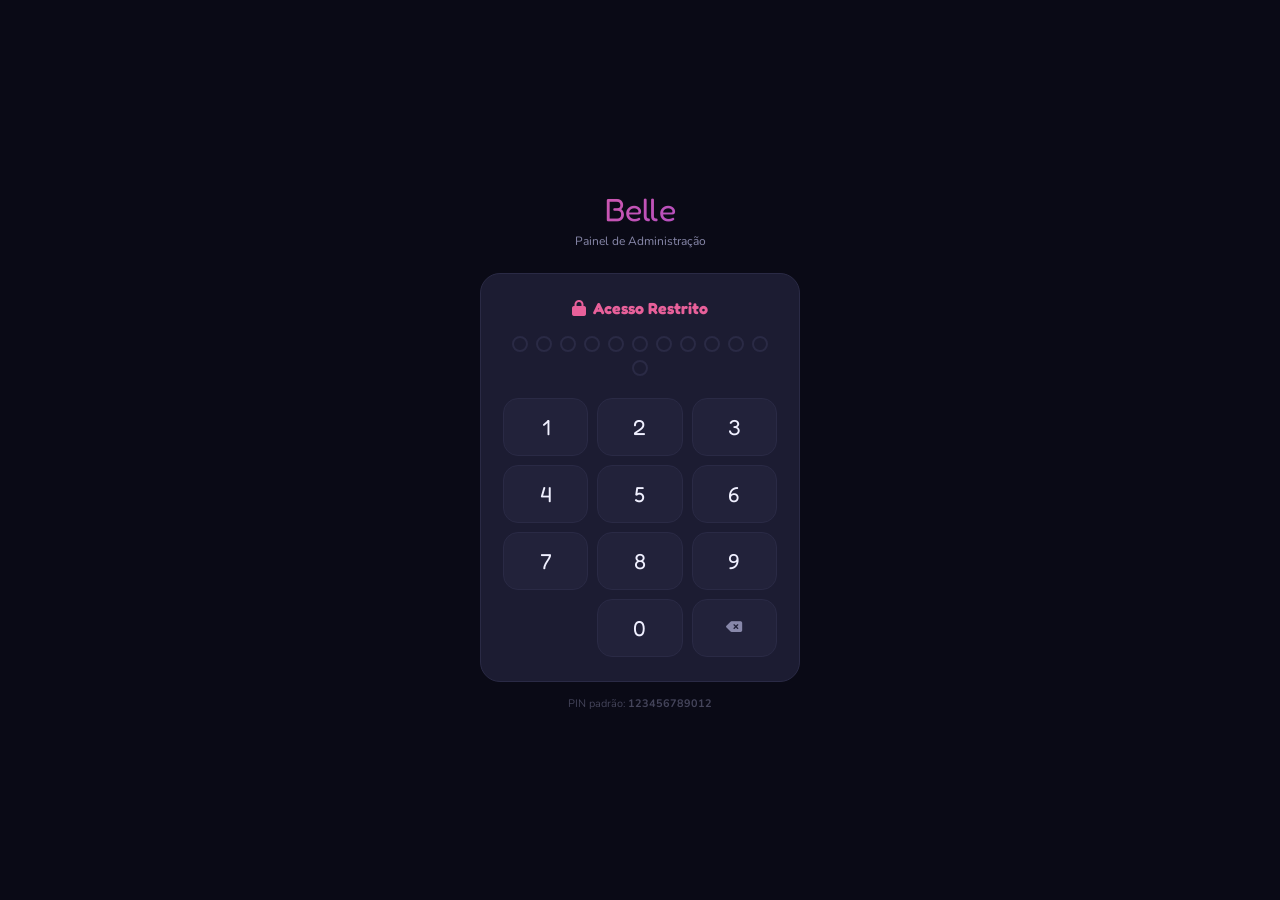
==== commit 49dbb510: "Add files via upload" ====
--- a/admin.html
+++ b/admin.html
@@ -1,979 +1,1330 @@
 <!DOCTYPE html>
 <html lang="pt-AO" data-theme="dark">
 <head>
-<meta charset="UTF-8"><meta name="viewport" content="width=device-width,initial-scale=1.0">
-<title>Admin | Belle Cosméticos</title>
-<link rel="icon" href="data:image/svg+xml,<svg xmlns='http://www.w3.org/2000/svg' viewBox='0 0 100 100'><text y='.9em' font-size='90'>👑</text></svg>">
-<script>(function(){document.documentElement.setAttribute('data-theme',localStorage.getItem('bl_theme')||'dark')})()</script>
-<link rel="stylesheet" href="https://cdnjs.cloudflare.com/ajax/libs/font-awesome/6.5.0/css/all.min.css">
-<link href="https://fonts.googleapis.com/css2?family=Fredoka+One&family=Nunito:wght@400;600;700;800;900&display=swap" rel="stylesheet">
-<link rel="stylesheet" href="belle.css">
+<meta charset="UTF-8"/>
+<meta name="viewport" content="width=device-width,initial-scale=1.0,maximum-scale=1.0"/>
+<title>Admin — Belle Cosméticos</title>
+<link rel="stylesheet" href="https://cdnjs.cloudflare.com/ajax/libs/font-awesome/6.5.0/css/all.min.css"/>
+<link href="https://fonts.googleapis.com/css2?family=Fredoka+One&family=Nunito:wght@400;600;700;800&display=swap" rel="stylesheet"/>
 <style>
-body{padding-top:100px;padding-bottom:32px;min-height:100vh}
-
-/* LOGIN */
-#login-screen{position:fixed;inset:0;z-index:500;background:var(--bg);display:flex;flex-direction:column;align-items:center;justify-content:center;padding:30px 20px;text-align:center}
-.login-logo{font-family:var(--ff);font-size:2rem;background:var(--grad);-webkit-background-clip:text;-webkit-text-fill-color:transparent;background-clip:text;margin-bottom:4px}
-.login-sub{font-size:.84rem;color:var(--muted);margin-bottom:30px}
-.pin-dots{display:flex;gap:14px;justify-content:center;margin-bottom:24px}
-.pin-dot{width:18px;height:18px;border-radius:50%;border:2px solid var(--border);transition:var(--tr);background:transparent}
-.pin-dot.filled{background:var(--pink);border-color:var(--pink)}
-.pin-dot.err{background:var(--red);border-color:var(--red);animation:shake .3s ease}
-@keyframes shake{0%,100%{transform:translateX(0)}25%{transform:translateX(-4px)}75%{transform:translateX(4px)}}
-.numpad{display:grid;grid-template-columns:repeat(3,1fr);gap:10px;max-width:240px;margin:0 auto 16px}
-.np-btn{height:62px;border-radius:16px;background:var(--card);border:1px solid var(--border);font-family:var(--ff);font-size:1.4rem;cursor:pointer;transition:var(--tr);display:flex;align-items:center;justify-content:center;color:var(--text)}
-.np-btn:active{transform:scale(.92);border-color:var(--pink);background:rgba(232,96,154,.1)}
-.np-btn.del{font-size:.9rem;color:var(--muted)}
-.login-hint{font-size:.7rem;color:var(--muted)}
-
-/* HEADER */
-.adm-hdr{position:fixed;top:0;left:0;right:0;z-index:100;height:54px;display:flex;align-items:center;justify-content:space-between;padding:0 16px;background:var(--glass);backdrop-filter:blur(20px);border-bottom:1px solid var(--border)}
-.adm-logo{font-family:var(--ff);font-size:1.2rem;background:var(--grad);-webkit-background-clip:text;-webkit-text-fill-color:transparent;background-clip:text}
-.adm-hdr-actions{display:flex;gap:6px;align-items:center}
-
-/* TABS */
-.tabs-bar{position:fixed;top:54px;left:0;right:0;z-index:99;overflow-x:auto;scrollbar-width:none;background:var(--bg2);border-bottom:1px solid var(--border)}
-.tabs-bar::-webkit-scrollbar{display:none}
-.tabs-inner{display:flex;width:max-content;padding:0 10px}
-.adm-tab{padding:11px 14px;border:none;background:none;font-family:var(--fb);font-size:.72rem;font-weight:700;color:var(--muted);border-bottom:2px solid transparent;cursor:pointer;white-space:nowrap;transition:var(--tr);display:flex;align-items:center;gap:5px}
-.adm-tab i{font-size:.7rem}
-.adm-tab.on{color:var(--pink);border-bottom-color:var(--pink)}
-.tab-content{display:none;padding:16px}
-.tab-content.on{display:block}
-.tab-title{font-family:var(--ff);font-size:1.2rem;color:var(--text);margin-bottom:16px;display:flex;align-items:center;justify-content:space-between;flex-wrap:wrap;gap:8px}
-
-/* STATS GRID */
-.stats-grid{display:grid;grid-template-columns:repeat(2,1fr);gap:10px;margin-bottom:18px}
-.sc{background:var(--card);border:1px solid var(--border);border-radius:var(--r);padding:16px;position:relative;overflow:hidden}
-.sc-ico{font-size:1.5rem;margin-bottom:8px}
-.sc-val{font-family:var(--ff);font-size:1.7rem;color:var(--pink);line-height:1;margin-bottom:3px}
-.sc-lbl{font-size:.65rem;font-weight:700;text-transform:uppercase;letter-spacing:.4px;color:var(--muted)}
-.sc-bg{position:absolute;bottom:-12px;right:-4px;font-size:4rem;opacity:.04;pointer-events:none}
-
-/* ITEM ROWS */
-.item-row{background:var(--card);border:1px solid var(--border);border-radius:var(--r);padding:14px;margin-bottom:10px;transition:var(--tr)}
-.item-row:hover{border-color:rgba(232,96,154,.25)}
-.item-row-hdr{display:flex;align-items:center;justify-content:space-between;margin-bottom:6px;gap:8px}
-.item-row-title{font-size:.88rem;font-weight:700;flex:1;overflow:hidden;text-overflow:ellipsis;white-space:nowrap}
-.item-row-sub{font-size:.74rem;color:var(--muted)}
-.item-row-actions{display:flex;gap:6px;flex-shrink:0}
-
-/* PRODUCT ROW */
-.prod-row{background:var(--card);border:1px solid var(--border);border-radius:var(--r);padding:12px;margin-bottom:10px;display:flex;gap:12px;align-items:flex-start;transition:var(--tr)}
-.prod-row:hover{border-color:rgba(232,96,154,.25)}
-.pr-img{width:56px;height:56px;border-radius:10px;background:var(--bg2);display:flex;align-items:center;justify-content:center;font-size:1.6rem;flex-shrink:0;overflow:hidden}
-.pr-img img{width:100%;height:100%;object-fit:cover}
-.pr-info{flex:1;min-width:0}
-.pr-name{font-size:.86rem;font-weight:700;overflow:hidden;text-overflow:ellipsis;white-space:nowrap;margin-bottom:2px}
-.pr-meta{font-size:.7rem;color:var(--muted);margin-bottom:4px}
-.pr-tags{display:flex;gap:4px;flex-wrap:wrap}
-.pr-price{font-family:var(--ff);font-size:.92rem;color:var(--pink)}
-.pr-actions{display:flex;flex-direction:column;gap:6px;align-items:flex-end;flex-shrink:0}
-.inactive-overlay{opacity:.5}
-
-/* ORDER ROW */
-.ord-row{background:var(--card);border:1px solid var(--border);border-radius:var(--r);padding:14px;margin-bottom:10px;cursor:pointer;transition:var(--tr)}
-.ord-row:hover{border-color:rgba(232,96,154,.3)}
-.ord-hdr{display:flex;align-items:center;justify-content:space-between;margin-bottom:5px}
-.ord-ref{font-family:var(--ff);font-size:.9rem;color:var(--pink)}
-.ord-client{font-size:.8rem;font-weight:600;margin-bottom:2px}
-.ord-meta{display:flex;justify-content:space-between;font-size:.72rem;color:var(--muted)}
-.ord-total{font-family:var(--ff);font-weight:700;color:var(--text);font-size:.88rem}
-
-/* FILTER BAR */
-.filter-bar{display:flex;gap:8px;overflow-x:auto;scrollbar-width:none;margin-bottom:14px;padding-bottom:2px}
-.filter-bar::-webkit-scrollbar{display:none}
-.fb-btn{padding:7px 14px;border:1px solid var(--border);border-radius:50px;font-size:.72rem;font-weight:700;color:var(--muted);cursor:pointer;white-space:nowrap;background:none;transition:var(--tr)}
-.fb-btn.on{border-color:var(--pink);color:var(--pink);background:rgba(232,96,154,.07)}
-
-/* MODAL */
-.modal-bg{position:fixed;inset:0;z-index:400;background:rgba(0,0,0,.75);display:none;align-items:flex-end}
-.modal-bg.on{display:flex}
-.modal-box{width:100%;background:var(--bg2);border-radius:24px 24px 0 0;padding:20px 16px 48px;max-height:92vh;overflow-y:auto}
-.modal-hdr{display:flex;align-items:center;justify-content:space-between;margin-bottom:20px}
-.modal-title{font-family:var(--ff);font-size:1.2rem;color:var(--text)}
-.modal-close{width:32px;height:32px;border-radius:50%;background:var(--card);border:1px solid var(--border);display:flex;align-items:center;justify-content:center;cursor:pointer;font-size:.85rem}
-
-/* SECTION GROUPS */
-.sgroup{background:rgba(232,96,154,.04);border:1px solid rgba(232,96,154,.12);border-radius:14px;padding:14px;margin-bottom:14px}
-.sgroup-title{font-size:.68rem;font-weight:700;text-transform:uppercase;letter-spacing:.6px;color:var(--pink);margin-bottom:12px;display:flex;align-items:center;gap:6px}
-.sgroup-title i{font-size:.65rem}
-
-/* ORDERED LIST */
-.ord-list-item{display:flex;align-items:center;gap:10px;background:var(--card);border:1px solid var(--border);border-radius:10px;padding:10px 12px;margin-bottom:8px}
-.oli-handle{color:var(--muted);font-size:.8rem;cursor:grab}
-.oli-content{flex:1;font-size:.84rem;font-weight:600;overflow:hidden;text-overflow:ellipsis;white-space:nowrap}
-.oli-actions{display:flex;gap:5px}
-
-/* INFO BOX */
-.info-box{background:rgba(6,214,160,.06);border:1px solid rgba(6,214,160,.15);border-radius:12px;padding:12px 14px;font-size:.78rem;color:var(--teal);line-height:1.65;margin-bottom:14px}
-.warn-box{background:rgba(255,209,102,.06);border:1px solid rgba(255,209,102,.15);border-radius:12px;padding:12px 14px;font-size:.78rem;color:var(--yellow);line-height:1.65;margin-bottom:14px}
-
-/* INLINE TOGGLE */
-.row-toggle{display:flex;align-items:center;justify-content:space-between;padding:10px 0;border-bottom:1px solid var(--border)}
-.row-toggle:last-child{border-bottom:none}
-.rt-lbl{font-size:.84rem;font-weight:600}
-.rt-sub{font-size:.72rem;color:var(--muted);margin-top:2px}
-
-/* TEXTAREA large */
-.ta-lg{min-height:120px}
-.ta-xl{min-height:180px}
-
-/* img preview */
-.img-preview{width:80px;height:80px;border-radius:12px;object-fit:cover;border:1px solid var(--border);display:none}
-.img-preview.show{display:block}
+:root{
+  --bg:#0a0a16;--bg2:#10101f;--bg3:#16162a;--card:#1c1c32;--card2:#22223a;--border:#2a2a45;
+  --pink:#e8609a;--purple:#9b46d4;--teal:#06d6a0;--yellow:#ffd166;--red:#ff4757;--blue:#3d9eff;
+  --white:#f0f0ff;--muted:#8888aa;--muted2:#44445a;
+  --ft:'Fredoka One',cursive;--fb:'Nunito',sans-serif;
+  --r:10px;--r2:15px;--r3:20px;--tr:all .2s cubic-bezier(.4,0,.2,1);
+  --grad:linear-gradient(135deg,#e8609a,#9b46d4)
+}
+[data-theme="light"]{--bg:#f0f4ff;--bg2:#fff;--bg3:#e8eef8;--card:#fff;--card2:#f8faff;--border:#dde5f5;--white:#0a0e1a;--muted:#6070a0;--muted2:#c0c8e0}
+*,*::before,*::after{box-sizing:border-box;margin:0;padding:0}
+html,body{height:100%;overflow:hidden}
+body{font-family:var(--fb);background:var(--bg);color:var(--white);display:flex;flex-direction:column;transition:background .3s,color .3s}
+
+/* ── LOGIN ── */
+#ls{position:fixed;inset:0;z-index:9999;background:var(--bg);display:flex;align-items:center;justify-content:center;padding:20px}
+.lbox{width:100%;max-width:320px;text-align:center}
+.llogo{font-family:var(--ft);font-size:2rem;background:var(--grad);-webkit-background-clip:text;-webkit-text-fill-color:transparent;background-clip:text;margin-bottom:4px}
+.lsub{font-size:.75rem;color:var(--muted);margin-bottom:24px}
+.lcard{background:var(--card);border:1px solid var(--border);border-radius:var(--r3);padding:24px 22px}
+.lcard h2{font-family:var(--ft);font-size:1rem;color:var(--pink);margin-bottom:18px;display:flex;align-items:center;justify-content:center;gap:7px}
+.pin-dots{display:flex;gap:14px;justify-content:center;margin-bottom:22px}
+.pin-dot{width:16px;height:16px;border-radius:50%;border:2px solid var(--border);transition:var(--tr)}
+.pin-dot.f{background:var(--pink);border-color:var(--pink)}
+.pin-dot.e{background:var(--red);border-color:var(--red)}
+.numpad{display:grid;grid-template-columns:repeat(3,1fr);gap:9px}
+.npb{height:58px;border-radius:var(--r2);background:var(--card2);border:1.5px solid var(--border);font-family:var(--ft);font-size:1.35rem;cursor:pointer;transition:var(--tr);display:flex;align-items:center;justify-content:center;color:var(--white)}
+.npb:active{transform:scale(.91);border-color:var(--pink);background:rgba(232,96,154,.12);color:var(--pink)}
+.npb.del{font-size:.9rem;color:var(--muted)}
+.lhint{font-size:.68rem;color:var(--muted2);margin-top:14px}
+
+/* ── APP ── */
+#app{display:none;flex:1;overflow:hidden;flex-direction:column}
+#app.on{display:flex}
+
+/* ── TOPBAR ── */
+.tb{background:var(--bg2);border-bottom:1px solid var(--border);padding:0 13px;height:50px;display:flex;align-items:center;gap:9px;flex-shrink:0}
+.tb-logo{font-family:var(--ft);font-size:1.15rem;background:var(--grad);-webkit-background-clip:text;-webkit-text-fill-color:transparent;background-clip:text;flex-shrink:0}
+.tb-store{font-size:.72rem;color:var(--muted);flex:1;overflow:hidden;text-overflow:ellipsis;white-space:nowrap;padding-left:8px;border-left:1px solid var(--border)}
+.tb-acts{display:flex;gap:5px}
+.tbb{width:30px;height:30px;border-radius:var(--r);background:none;border:1px solid var(--border);display:flex;align-items:center;justify-content:center;font-size:.8rem;cursor:pointer;color:var(--muted);transition:var(--tr)}
+.tbb:hover{border-color:var(--pink);color:var(--pink)}
+
+/* ── BODY ── */
+.ab{display:flex;flex:1;overflow:hidden}
+
+/* ── SIDEBAR ── */
+.sb{width:52px;background:var(--bg2);border-right:1px solid var(--border);display:flex;flex-direction:column;align-items:center;padding:7px 0;gap:2px;flex-shrink:0;transition:width .25s;overflow:hidden}
+.sb.open{width:182px;align-items:stretch}
+.si{width:38px;height:36px;border-radius:var(--r);background:none;border:none;display:flex;align-items:center;justify-content:center;font-size:.86rem;cursor:pointer;color:var(--muted);transition:var(--tr);flex-shrink:0;position:relative}
+.sb.open .si{width:auto;padding:0 11px;justify-content:flex-start;gap:9px}
+.si:hover{background:rgba(232,96,154,.07);color:var(--pink)}
+.si.on{background:rgba(232,96,154,.11);color:var(--pink)}
+.si-lbl{display:none;font-family:var(--ft);font-size:.74rem;white-space:nowrap}
+.sb.open .si-lbl{display:block}
+.si-b{position:absolute;top:3px;right:3px;background:var(--red);color:#fff;border-radius:50%;width:13px;height:13px;font-size:.42rem;font-weight:700;display:none;align-items:center;justify-content:center}
+.sb.open .si-b{right:7px}
+.si-b.on{display:flex}
+.sb-div{width:28px;height:1px;background:var(--border);margin:3px 0;flex-shrink:0}
+.sb.open .sb-div{width:calc(100% - 18px);margin:3px 9px}
+.sb-sp{flex:1}
+
+/* ── MAIN ── */
+.mn{flex:1;overflow-y:auto;scrollbar-width:thin;scrollbar-color:var(--border) transparent}
+.mn::-webkit-scrollbar{width:4px}
+.mn::-webkit-scrollbar-thumb{background:var(--border);border-radius:2px}
+.mni{padding:13px;max-width:1080px}
+
+/* ── PANELS ── */
+.pnl{display:none;animation:fU .2s ease both}
+.pnl.on{display:block}
+@keyframes fU{from{opacity:0;transform:translateY(5px)}to{opacity:1;transform:none}}
+.pt{font-family:var(--ft);font-size:1.2rem;color:var(--white);margin-bottom:13px;display:flex;align-items:center;gap:8px}
+.pt i{color:var(--pink)}
+
+/* ── MOBILE NAV ── */
+.mob-nav{display:none;position:fixed;bottom:0;left:0;right:0;z-index:100;background:var(--bg2);border-top:1px solid var(--border);padding:5px 0 9px;justify-content:space-around}
+@media(max-width:600px){
+  .sb{display:none!important}
+  .mob-nav{display:flex}
+  html,body,#app,.ab,.mn{overflow:auto;height:auto}
+  body{padding-bottom:60px}
+}
+.mnb{display:flex;flex-direction:column;align-items:center;gap:1px;background:none;border:none;cursor:pointer;color:var(--muted);font-size:.46rem;text-transform:uppercase;padding:0 7px;transition:var(--tr);position:relative}
+.mnb i{font-size:1.05rem}
+.mnb.on{color:var(--pink)}
+.mnb-b{position:absolute;top:0;right:2px;background:var(--red);color:#fff;border-radius:50%;width:12px;height:12px;font-size:.4rem;font-weight:700;display:none;align-items:center;justify-content:center}
+.mnb-b.on{display:flex}
+
+/* ── STATS ── */
+.sg{display:grid;grid-template-columns:repeat(2,1fr);gap:9px;margin-bottom:11px}
+@media(min-width:560px){.sg{grid-template-columns:repeat(4,1fr)}}
+.sc{background:var(--card);border:1px solid var(--border);border-radius:var(--r2);padding:13px;transition:var(--tr)}
+.sc:hover{border-color:rgba(232,96,154,.25);transform:translateY(-1px)}
+.sc-i{width:34px;height:34px;border-radius:var(--r);display:flex;align-items:center;justify-content:center;font-size:1rem;margin-bottom:8px}
+.pi{background:rgba(232,96,154,.12);color:var(--pink)}
+.pu{background:rgba(155,70,212,.12);color:var(--purple)}
+.te{background:rgba(6,214,160,.12);color:var(--teal)}
+.bl{background:rgba(61,158,255,.12);color:var(--blue)}
+.sc-n{font-family:var(--ft);font-size:1.4rem;color:var(--white);margin-bottom:1px}
+.sc-l{font-size:.58rem;text-transform:uppercase;color:var(--muted);letter-spacing:.4px}
+
+/* ── CARD ── */
+.ac{background:var(--card);border:1px solid var(--border);border-radius:var(--r2);padding:13px;margin-bottom:11px}
+.ach{display:flex;align-items:center;justify-content:space-between;margin-bottom:11px;flex-wrap:wrap;gap:6px}
+.act{font-family:var(--ft);font-size:.87rem;color:var(--pink);display:flex;align-items:center;gap:6px}
+
+/* ── TABLE ── */
+.tw{overflow-x:auto;border-radius:var(--r);border:1px solid var(--border)}
+table{width:100%;border-collapse:collapse;font-size:.8rem}
+th{text-align:left;font-size:.54rem;text-transform:uppercase;letter-spacing:.4px;color:var(--muted);padding:8px 11px;border-bottom:1px solid var(--border);font-weight:700;background:var(--bg3);white-space:nowrap}
+td{padding:9px 11px;border-bottom:1px solid rgba(42,42,69,.45);vertical-align:middle}
+tr:last-child td{border-bottom:none}
+tr:hover td{background:rgba(232,96,154,.025)}
+.tdi{width:36px;height:36px;border-radius:var(--r);overflow:hidden;background:var(--bg3);display:flex;align-items:center;justify-content:center;font-size:1.15rem;flex-shrink:0}
+.tdi img{width:100%;height:100%;object-fit:cover}
+.tdn{font-weight:700;font-size:.82rem;margin-bottom:1px}
+.tds{font-size:.66rem;color:var(--muted)}
+
+/* Day group header row */
+.day-hdr td{background:var(--bg3);font-size:.64rem;font-weight:700;color:var(--muted);text-transform:uppercase;letter-spacing:.4px;padding:6px 11px;border-bottom:1px solid var(--border)}
+
+/* ── BADGES ── */
+.badge{padding:2px 8px;border-radius:50px;font-family:var(--ft);font-size:.52rem;text-transform:uppercase;display:inline-flex;align-items:center;gap:2px}
+.bp{background:rgba(255,209,102,.1);color:var(--yellow);border:1px solid rgba(255,209,102,.28)}
+.bc{background:rgba(6,214,160,.1);color:var(--teal);border:1px solid rgba(6,214,160,.28)}
+.bpr{background:rgba(155,70,212,.1);color:var(--purple);border:1px solid rgba(155,70,212,.28)}
+.be_{background:rgba(6,214,160,.08);color:var(--teal);border:1px solid rgba(6,214,160,.2)}
+.bca{background:rgba(255,71,87,.1);color:var(--red);border:1px solid rgba(255,71,87,.2)}
+.bok{background:rgba(6,214,160,.1);color:var(--teal);border:1px solid rgba(6,214,160,.28)}
+.boff{background:rgba(255,71,87,.1);color:var(--red);border:1px solid rgba(255,71,87,.2)}
+.bdest{background:rgba(232,96,154,.1);color:var(--pink);border:1px solid rgba(232,96,154,.28)}
+
+/* ── DETAIL ROW (expandable) ── */
+.dtr{display:none;background:var(--bg3)}
+.dtr.on{display:table-row}
+.dg{display:grid;grid-template-columns:repeat(auto-fit,minmax(130px,1fr));gap:7px;margin-bottom:9px}
+.di label{display:block;font-size:.54rem;font-weight:700;text-transform:uppercase;color:var(--muted);letter-spacing:.4px;margin-bottom:1px}
+.di span{font-size:.8rem;color:var(--white)}
+.dil{display:flex;justify-content:space-between;align-items:center;padding:7px 11px;border-bottom:1px solid rgba(42,42,69,.4);font-size:.78rem}
+.dil:last-child{border-bottom:none}
+
+/* ── MODAL ── */
+.mo{position:fixed;inset:0;z-index:500;background:rgba(0,0,0,.78);backdrop-filter:blur(4px);display:none;align-items:center;justify-content:center;padding:13px}
+.mo.on{display:flex}
+.modal{background:var(--card);border:1px solid var(--border);border-radius:var(--r3);width:100%;max-width:510px;max-height:92vh;overflow-y:auto;animation:fU .28s ease both;scrollbar-width:thin;scrollbar-color:var(--border) transparent}
+.mh{padding:14px 15px 0;display:flex;align-items:center;justify-content:space-between;margin-bottom:11px;position:sticky;top:0;background:var(--card);z-index:2;padding-bottom:11px;border-bottom:1px solid var(--border)}
+.mt{font-family:var(--ft);font-size:.95rem;color:var(--pink);display:flex;align-items:center;gap:7px}
+.mx{width:26px;height:26px;border-radius:var(--r);background:var(--bg2);border:1px solid var(--border);display:flex;align-items:center;justify-content:center;font-size:.75rem;cursor:pointer;color:var(--muted);transition:var(--tr)}
+.mx:hover{border-color:var(--red);color:var(--red)}
+.mb{padding:0 15px 15px}
+.mf{display:flex;gap:7px;justify-content:flex-end;padding-top:11px;border-top:1px solid var(--border);margin-top:11px}
+
+/* ── BUTTONS ── */
+.btn{display:inline-flex;align-items:center;gap:5px;padding:8px 14px;border-radius:50px;border:none;font-family:var(--ft);font-size:.7rem;cursor:pointer;transition:var(--tr);white-space:nowrap}
+.btn-g{background:var(--grad);color:#fff;box-shadow:0 3px 10px rgba(232,96,154,.25)}
+.btn-g:hover{filter:brightness(1.1);transform:translateY(-1px)}
+.btn-o{background:none;color:var(--muted);border:1px solid var(--border)}
+.btn-o:hover{border-color:var(--pink);color:var(--pink)}
+.btn-d{background:rgba(255,71,87,.1);color:var(--red);border:1px solid rgba(255,71,87,.25)}
+.btn-d:hover{background:var(--red);color:#fff}
+.btn-t{background:rgba(6,214,160,.1);color:var(--teal);border:1px solid rgba(6,214,160,.25)}
+.btn-t:hover{background:var(--teal);color:#0a0a16}
+.btn-sm{padding:4px 10px;font-size:.62rem}
+.btn-ico{width:28px;height:28px;padding:0;justify-content:center;border-radius:var(--r)}
+.btn-lg{width:100%;padding:12px;border-radius:50px;background:var(--grad);border:none;font-family:var(--ft);font-size:.9rem;color:#fff;cursor:pointer;box-shadow:0 4px 14px rgba(232,96,154,.28);transition:var(--tr);display:flex;align-items:center;justify-content:center;gap:7px;margin-top:3px}
+.btn-lg:hover{filter:brightness(1.1)}
+
+/* ── FORM ── */
+.fi{width:100%;padding:10px 12px;background:var(--bg2);border:1.5px solid var(--border);border-radius:var(--r);font-family:var(--fb);font-size:.85rem;color:var(--white);outline:none;transition:border-color .2s;margin-bottom:9px}
+.fi:focus{border-color:var(--pink)}
+.fi::placeholder{color:var(--muted2)}
+.fi:last-child{margin-bottom:0}
+select.fi option{background:var(--bg2);color:var(--white)}
+textarea.fi{resize:vertical;line-height:1.5}
+.fg{margin-bottom:9px}
+.fg label{display:block;font-size:.58rem;font-weight:700;text-transform:uppercase;letter-spacing:.5px;color:var(--muted);margin-bottom:3px}
+.fg label .n{font-size:.54rem;text-transform:none;letter-spacing:0;color:var(--muted2)}
+.r2{display:grid;grid-template-columns:1fr 1fr;gap:9px}
+.r3{display:grid;grid-template-columns:1fr 1fr 1fr;gap:7px}
+@media(max-width:420px){.r2,.r3{grid-template-columns:1fr}}
+
+/* ── SWITCH ── */
+.swr{display:flex;align-items:center;justify-content:space-between;padding:8px 0;border-bottom:1px solid rgba(42,42,69,.4)}
+.swr:last-child{border-bottom:none}
+.swl{font-size:.82rem}
+.sws{font-size:.64rem;color:var(--muted);margin-top:1px}
+.sw{position:relative;width:40px;height:22px;flex-shrink:0}
+.sw input{opacity:0;width:0;height:0}
+.sw-s{position:absolute;inset:0;background:var(--muted2);border-radius:11px;cursor:pointer;transition:.28s}
+.sw-s::before{content:'';position:absolute;height:16px;width:16px;left:3px;bottom:3px;background:#fff;border-radius:50%;transition:.28s}
+input:checked + .sw-s{background:var(--grad)}
+input:checked + .sw-s::before{transform:translateX(18px)}
+
+/* ── CONFIG TABS ── */
+.ctabs{display:flex;gap:4px;flex-wrap:wrap;margin-bottom:13px}
+.ctab{padding:6px 13px;background:var(--card2);border:1px solid var(--border);border-radius:50px;font-family:var(--ft);font-size:.66rem;cursor:pointer;color:var(--muted);transition:var(--tr)}
+.ctab.on{background:var(--grad);color:#fff;border-color:transparent}
+
+/* ── SEARCH ── */
+.sbar{display:flex;gap:7px;margin-bottom:11px;flex-wrap:wrap}
+.sbi{flex:1;min-width:130px;padding:8px 11px;background:var(--card2);border:1.5px solid var(--border);border-radius:var(--r);font-family:var(--fb);font-size:.82rem;color:var(--white);outline:none;transition:border-color .2s}
+.sbi:focus{border-color:rgba(232,96,154,.45)}
+.sbi::placeholder{color:var(--muted2)}
+
+/* ── STATUS SELECT ── */
+.esel{background:var(--bg2);border:1.5px solid var(--border);border-radius:var(--r);padding:4px 8px;font-family:var(--ft);font-size:.63rem;color:var(--white);cursor:pointer;outline:none}
+
+/* ── IMG UPLOAD ── */
+.iu{border:2px dashed var(--border);border-radius:var(--r2);padding:14px;text-align:center;cursor:pointer;transition:var(--tr);min-height:90px;display:flex;flex-direction:column;align-items:center;justify-content:center;gap:5px}
+.iu:hover{border-color:var(--pink);background:rgba(232,96,154,.03)}
+.iu-prev{width:100%;max-height:130px;object-fit:cover;border-radius:var(--r);display:none}
+.iu-ico{font-size:1.8rem;color:var(--muted2)}
+.iu p{font-size:.72rem;color:var(--muted)}
+.iu small{font-size:.62rem;color:var(--muted2)}
+
+/* ── INFO BOXES ── */
+.ibox{border-radius:var(--r);padding:9px 11px;font-size:.73rem;margin-bottom:10px}
+.ibox-ok{background:rgba(6,214,160,.06);border:1px solid rgba(6,214,160,.18);color:var(--teal)}
+.ibox-warn{background:rgba(255,209,102,.06);border:1px solid rgba(255,209,102,.18);color:var(--yellow)}
+.ibox-err{background:rgba(255,71,87,.06);border:1px solid rgba(255,71,87,.18);color:var(--red)}
+
+/* ── UTILS ── */
+.dv{height:1px;background:var(--border);margin:10px 0}
+.cr{display:flex;gap:7px;align-items:center}
+.cp{width:34px;height:34px;border-radius:var(--r);border:2px solid var(--border);cursor:pointer;padding:0;flex-shrink:0}
+.empty{text-align:center;padding:45px 20px}
+.empty i{font-size:2.8rem;opacity:.14;display:block;margin-bottom:11px;color:var(--pink)}
+.empty p{font-family:var(--ft);font-size:.88rem;color:var(--muted)}
+.spin{width:26px;height:26px;border:2.5px solid var(--border);border-top-color:var(--pink);border-radius:50%;animation:sp .8s linear infinite;margin:28px auto;display:block}
+@keyframes sp{to{transform:rotate(360deg)}}
+.lr td{text-align:center;padding:36px}
+.inactive-row{opacity:.55}
+
+/* ── DRAWER ── */
+.adm-nav-btn{width:100%;display:flex;align-items:center;gap:9px;padding:10px 12px;border-radius:var(--r);color:var(--white);background:none;border:none;font-family:var(--fb);font-size:.84rem;cursor:pointer;text-align:left;transition:var(--tr)}
+.adm-nav-btn:hover{background:rgba(232,96,154,.08);color:var(--pink)}
+.adm-nav-btn i{width:16px;color:var(--pink);font-size:.9rem;flex-shrink:0}
+
+/* ── CBAR ── */
+.cbar{display:flex;align-items:center;gap:7px;padding:6px 11px;background:rgba(6,214,160,.06);border:1px solid rgba(6,214,160,.18);border-radius:var(--r);margin-bottom:11px;font-size:.73rem;color:var(--teal)}
+.dot{width:7px;height:7px;border-radius:50%;background:var(--teal);animation:pulse 2s infinite;flex-shrink:0}
+@keyframes pulse{0%,100%{opacity:1}50%{opacity:.3}}
+
+/* ── TOAST ── */
+.toast{position:fixed;top:58px;left:50%;transform:translateX(-50%) translateY(-80px);background:var(--card);border:1px solid var(--border);border-radius:13px;padding:8px 16px;font-size:.8rem;font-weight:700;max-width:calc(100vw - 30px);z-index:9999;opacity:0;pointer-events:none;transition:transform .38s cubic-bezier(.34,1.56,.64,1);box-shadow:0 8px 28px rgba(0,0,0,.5);display:flex;align-items:center;gap:6px}
+.toast.show{transform:translateX(-50%) translateY(0);opacity:1}
+.toast.ok{border-color:var(--teal);color:var(--teal)}
+.toast.err{border-color:var(--red);color:var(--red)}
+.toast.info{border-color:var(--pink);color:var(--pink)}
+
+/* ── HIGHLIGHTS LIST ── */
+.hls-list{display:flex;flex-direction:column;gap:5px;margin-top:5px}
+.hl-row{display:flex;gap:5px;align-items:center;background:var(--bg2);border:1px solid var(--border);border-radius:var(--r);padding:6px 9px}
+.hl-row input{flex:1;background:none;border:none;font-family:var(--fb);font-size:.8rem;color:var(--white);outline:none;min-width:0}
+.hl-row input::placeholder{color:var(--muted2)}
+.hl-del{width:22px;height:22px;border-radius:6px;background:rgba(255,71,87,.1);border:none;color:var(--red);cursor:pointer;display:flex;align-items:center;justify-content:center;font-size:.65rem;flex-shrink:0;transition:var(--tr)}
+.hl-del:hover{background:var(--red);color:#fff}
+
+/* ── STAT EDITOR ROWS ── */
+.sted-row{display:grid;grid-template-columns:1fr 1fr auto;gap:8px;margin-bottom:7px;align-items:end}
 </style>
 </head>
 <body>
 
-<!-- ─── LOGIN ─────────────────────────────── -->
-<div id="login-screen">
-  <div style="font-size:3rem;margin-bottom:8px">👑</div>
-  <div class="login-logo">Belle Admin</div>
-  <div class="login-sub">Introduza o PIN de administração</div>
-  <div class="pin-dots" id="pin-dots">
-    <div class="pin-dot" id="pd0"></div><div class="pin-dot" id="pd1"></div>
-    <div class="pin-dot" id="pd2"></div><div class="pin-dot" id="pd3"></div>
+<!-- ═══ LOGIN ═══════════════════════════════════════════ -->
+<div id="ls">
+  <div class="lbox">
+    <div class="llogo">Belle</div>
+    <p class="lsub">Painel de Administração</p>
+    <div class="lcard">
+      <h2><i class="fa-solid fa-lock"></i> Acesso Restrito</h2>
+      <div class="pin-dots" id="pin-dots" style="gap:8px;flex-wrap:wrap;justify-content:center;max-width:260px;margin:0 auto 22px">
+        <div class="pin-dot" id="pd0"></div><div class="pin-dot" id="pd1"></div>
+        <div class="pin-dot" id="pd2"></div><div class="pin-dot" id="pd3"></div>
+        <div class="pin-dot" id="pd4"></div><div class="pin-dot" id="pd5"></div>
+        <div class="pin-dot" id="pd6"></div><div class="pin-dot" id="pd7"></div>
+        <div class="pin-dot" id="pd8"></div><div class="pin-dot" id="pd9"></div>
+        <div class="pin-dot" id="pd10"></div><div class="pin-dot" id="pd11"></div>
+      </div>
+      <div class="numpad">
+        <button class="npb" onclick="np(1)">1</button><button class="npb" onclick="np(2)">2</button><button class="npb" onclick="np(3)">3</button>
+        <button class="npb" onclick="np(4)">4</button><button class="npb" onclick="np(5)">5</button><button class="npb" onclick="np(6)">6</button>
+        <button class="npb" onclick="np(7)">7</button><button class="npb" onclick="np(8)">8</button><button class="npb" onclick="np(9)">9</button>
+        <div></div><button class="npb" onclick="np(0)">0</button>
+        <button class="npb del" onclick="npDel()"><i class="fa-solid fa-delete-left"></i></button>
+      </div>
+    </div>
+    <p class="lhint">PIN padrão: <strong>123456789012</strong></p>
   </div>
-  <div class="numpad">
-    <button class="np-btn" onclick="np(1)">1</button><button class="np-btn" onclick="np(2)">2</button><button class="np-btn" onclick="np(3)">3</button>
-    <button class="np-btn" onclick="np(4)">4</button><button class="np-btn" onclick="np(5)">5</button><button class="np-btn" onclick="np(6)">6</button>
-    <button class="np-btn" onclick="np(7)">7</button><button class="np-btn" onclick="np(8)">8</button><button class="np-btn" onclick="np(9)">9</button>
-    <div></div><button class="np-btn" onclick="np(0)">0</button><button class="np-btn del" onclick="npDel()"><i class="fa-solid fa-delete-left"></i></button>
-  </div>
-  <div class="login-hint">PIN padrão: <strong>1234</strong></div>
 </div>
 
-<!-- ─── ADMIN PANEL ────────────────────────── -->
-<div id="admin-panel" style="display:none">
-
-  <header class="adm-hdr">
-    <div class="adm-logo">Belle Admin</div>
-    <div class="adm-hdr-actions">
-      <button class="nav-btn" onclick="Theme.toggle()"><i data-theme-ico class="fa-solid fa-moon"></i></button>
-      <a href="index.html" target="_blank" class="nav-btn" title="Ver site"><i class="fa-solid fa-store"></i></a>
-      <button class="nav-btn" onclick="doLogout()" title="Sair" style="color:var(--red)"><i class="fa-solid fa-right-from-bracket"></i></button>
-    </div>
-  </header>
-
-  <div class="tabs-bar">
-    <div class="tabs-inner">
-      <button class="adm-tab on"  onclick="setTab('painel')"><i class="fa-solid fa-chart-line"></i>Painel</button>
-      <button class="adm-tab" onclick="setTab('pedidos')"><i class="fa-solid fa-bag-shopping"></i>Pedidos</button>
-      <button class="adm-tab" onclick="setTab('produtos')"><i class="fa-solid fa-box-open"></i>Produtos</button>
-      <button class="adm-tab" onclick="setTab('categorias')"><i class="fa-solid fa-tags"></i>Categorias</button>
-      <button class="adm-tab" onclick="setTab('homepage')"><i class="fa-solid fa-house"></i>Homepage</button>
-      <button class="adm-tab" onclick="setTab('depoimentos')"><i class="fa-solid fa-star"></i>Depoimentos</button>
-      <button class="adm-tab" onclick="setTab('features')"><i class="fa-solid fa-list-check"></i>Porquê Belle</button>
-      <button class="adm-tab" onclick="setTab('sobre')"><i class="fa-solid fa-circle-info"></i>Sobre</button>
-      <button class="adm-tab" onclick="setTab('loja')"><i class="fa-solid fa-gear"></i>Loja</button>
-      <button class="adm-tab" onclick="setTab('config')"><i class="fa-solid fa-plug"></i>Config API</button>
-      <button class="adm-tab" onclick="setTab('pin')"><i class="fa-solid fa-lock"></i>PIN</button>
+<!-- ═══ APP ═════════════════════════════════════════════ -->
+<div id="app">
+
+  <!-- TOPBAR -->
+  <div class="tb">
+    <div class="tb-logo">Belle Admin</div>
+    <div class="tb-store" id="tbStore">Belle Cosméticos</div>
+    <div class="tb-acts">
+      <button class="tbb" onclick="toggleTema()" title="Tema"><i class="fa-solid fa-moon" id="tIco"></i></button>
+      <button class="tbb" onclick="abrirDrawer()" title="Menu"><i class="fa-solid fa-ellipsis-vertical"></i></button>
     </div>
   </div>
 
-  <!-- ═══ PAINEL ═══════════════════════════ -->
-  <div class="tab-content on" id="tab-painel">
-    <div class="tab-title">Painel <span style="font-family:var(--fb);font-size:.78rem;color:var(--muted);font-weight:400" id="dash-date"></span></div>
-    <div class="stats-grid">
-      <div class="sc"><div class="sc-ico">⏳</div><div class="sc-val" id="st-pend">–</div><div class="sc-lbl">Pendentes</div><div class="sc-bg">⏳</div></div>
-      <div class="sc"><div class="sc-ico">📦</div><div class="sc-val" id="st-tot">–</div><div class="sc-lbl">Total pedidos</div><div class="sc-bg">📦</div></div>
-      <div class="sc"><div class="sc-ico">💰</div><div class="sc-val" id="st-rev">–</div><div class="sc-lbl">Receita (Kz)</div><div class="sc-bg">💰</div></div>
-      <div class="sc"><div class="sc-ico">👥</div><div class="sc-val" id="st-cli">–</div><div class="sc-lbl">Clientes únicos</div><div class="sc-bg">👥</div></div>
+  <div class="ab">
+    <!-- SIDEBAR -->
+    <div class="sb" id="sbEl">
+      <button class="si on" onclick="go('dash')" id="sbi-dash" title="Dashboard"><i class="fa-solid fa-gauge"></i><span class="si-lbl">Dashboard</span></button>
+      <div class="sb-div"></div>
+      <button class="si" onclick="go('encs')" id="sbi-encs" title="Pedidos"><i class="fa-solid fa-inbox"></i><span class="si-lbl">Pedidos</span><span class="si-b" id="sbEB">0</span></button>
+      <button class="si" onclick="go('prods')" id="sbi-prods" title="Produtos"><i class="fa-solid fa-box-open"></i><span class="si-lbl">Produtos</span></button>
+      <button class="si" onclick="go('cats')" id="sbi-cats" title="Categorias"><i class="fa-solid fa-tags"></i><span class="si-lbl">Categorias</span></button>
+      <button class="si" onclick="go('clis')" id="sbi-clis" title="Clientes"><i class="fa-solid fa-users"></i><span class="si-lbl">Clientes</span></button>
+      <div class="sb-div"></div>
+      <button class="si" onclick="go('home')" id="sbi-home" title="Homepage"><i class="fa-solid fa-house"></i><span class="si-lbl">Homepage</span></button>
+      <button class="si" onclick="go('deps')" id="sbi-deps" title="Depoimentos"><i class="fa-solid fa-star"></i><span class="si-lbl">Depoimentos</span></button>
+      <button class="si" onclick="go('feats')" id="sbi-feats" title="Porquê Belle"><i class="fa-solid fa-list-check"></i><span class="si-lbl">Porquê Belle</span></button>
+      <button class="si" onclick="go('sobre')" id="sbi-sobre" title="Sobre"><i class="fa-solid fa-circle-info"></i><span class="si-lbl">Sobre Nós</span></button>
+      <div class="sb-sp"></div>
+      <div class="sb-div"></div>
+      <button class="si" onclick="go('loja')" id="sbi-loja" title="Configurações"><i class="fa-solid fa-gear"></i><span class="si-lbl">Configurações</span></button>
     </div>
-    <div style="font-size:.78rem;font-weight:700;margin-bottom:10px;color:var(--muted);text-transform:uppercase;letter-spacing:.4px">Últimos pedidos</div>
-    <div id="dash-orders"></div>
-    <div style="margin-top:16px;display:flex;gap:8px;flex-wrap:wrap">
-      <button class="btn-ghost btn-sm" onclick="setTab('pedidos')"><i class="fa-solid fa-bag-shopping"></i> Ver todos os pedidos</button>
-      <button class="btn-ghost btn-sm" onclick="setTab('produtos')"><i class="fa-solid fa-box-open"></i> Gestão de produtos</button>
-    </div>
+
+    <!-- MAIN -->
+    <div class="mn">
+      <div class="mni">
+
+        <!-- ════ DASHBOARD ════ -->
+        <div class="pnl on" id="p-dash">
+          <div class="pt"><i class="fa-solid fa-gauge"></i> Dashboard</div>
+          <div class="cbar"><span class="dot"></span> Modo Demo — dados guardados localmente neste browser</div>
+          <div class="sg">
+            <div class="sc"><div class="sc-i pi"><i class="fa-solid fa-inbox"></i></div><div class="sc-n" id="stE">—</div><div class="sc-l">Pedidos total</div></div>
+            <div class="sc"><div class="sc-i pu"><i class="fa-solid fa-clock"></i></div><div class="sc-n" id="stPend">—</div><div class="sc-l">Pendentes</div></div>
+            <div class="sc"><div class="sc-i te"><i class="fa-solid fa-users"></i></div><div class="sc-n" id="stC">—</div><div class="sc-l">Clientes únicos</div></div>
+            <div class="sc" style="cursor:pointer" onclick="go('encs')"><div class="sc-i bl"><i class="fa-solid fa-coins"></i></div><div class="sc-n" id="stR">—</div><div class="sc-l">Receita total</div></div>
+          </div>
+          <div style="display:grid;grid-template-columns:1fr 1fr;gap:9px;margin-bottom:11px">
+            <div class="sc" style="border-left:3px solid var(--teal)">
+              <div style="font-size:.58rem;text-transform:uppercase;color:var(--teal);letter-spacing:.4px;margin-bottom:6px;font-weight:700"><i class="fa-solid fa-calendar-day"></i> HOJE</div>
+              <div class="sc-n" id="stRDia" style="font-size:1.1rem">—</div>
+              <div class="sc-l">Receita do dia</div>
+              <div style="font-size:.6rem;color:var(--muted);margin-top:3px" id="stEncDia"></div>
+            </div>
+            <div class="sc" style="border-left:3px solid var(--purple)">
+              <div style="font-size:.58rem;text-transform:uppercase;color:var(--purple);letter-spacing:.4px;margin-bottom:6px;font-weight:700"><i class="fa-solid fa-calendar"></i> MÊS</div>
+              <div class="sc-n" id="stRMes" style="font-size:1.1rem">—</div>
+              <div class="sc-l">Receita do mês</div>
+              <div style="font-size:.6rem;color:var(--muted);margin-top:3px" id="stEncMes"></div>
+            </div>
+          </div>
+          <div class="ac"><div class="ach"><div class="act"><i class="fa-solid fa-clock-rotate-left"></i> Últimos pedidos</div><button class="btn btn-o btn-sm" onclick="go('encs')">Ver todos</button></div><div id="dE"><div class="spin"></div></div></div>
+          <div class="ac"><div class="ach"><div class="act"><i class="fa-solid fa-fire"></i> Produtos em destaque</div><button class="btn btn-o btn-sm" onclick="go('prods')">Gerir</button></div><div id="dP"></div></div>
+        </div>
+
+        <!-- ════ PEDIDOS ════ -->
+        <div class="pnl" id="p-encs">
+          <div class="pt"><i class="fa-solid fa-inbox"></i> Pedidos</div>
+          <div class="sbar">
+            <input class="sbi" type="search" id="encQ" placeholder="🔍 Referência, cliente..." oninput="fEncs(this.value)"/>
+            <select class="sbi" style="max-width:150px" onchange="fEncE(this.value)" id="encEst">
+              <option value="">Todos estados</option>
+              <option value="pending">⏳ Pendente</option>
+              <option value="confirmed">✅ Confirmado</option>
+              <option value="shipped">🚚 Em entrega</option>
+              <option value="delivered">📦 Entregue</option>
+              <option value="cancelled">❌ Cancelado</option>
+            </select>
+          </div>
+          <div class="tw"><table><thead><tr><th>Referência</th><th>Cliente</th><th>Total</th><th>Pagamento</th><th>Estado</th><th>Acções</th></tr></thead><tbody id="eBody"></tbody></table></div>
+          <p style="font-size:.68rem;color:var(--muted);margin-top:7px;text-align:center" id="eInfo"></p>
+        </div>
+
+        <!-- ════ PRODUTOS ════ -->
+        <div class="pnl" id="p-prods">
+          <div class="pt"><i class="fa-solid fa-box-open"></i> Produtos</div>
+          <div class="sbar">
+            <input class="sbi" type="search" id="pQ" placeholder="🔍 Pesquisar produto..." oninput="fProds(this.value)"/>
+            <select class="sbi" style="max-width:130px" onchange="fProdFilt(this.value)" id="pFilt">
+              <option value="all">Todos</option>
+              <option value="active">Activos</option>
+              <option value="featured">Destaque</option>
+              <option value="lowstock">Stock baixo</option>
+              <option value="inactive">Inactivos</option>
+            </select>
+            <button class="btn btn-g" onclick="abrirProd(0)"><i class="fa-solid fa-plus"></i> Novo</button>
+          </div>
+          <div class="tw"><table><thead><tr><th>Produto</th><th>Categoria</th><th>Preço</th><th>Stock</th><th>Estado</th><th>Acções</th></tr></thead><tbody id="pBody"></tbody></table></div>
+        </div>
+
+        <!-- ════ CATEGORIAS ════ -->
+        <div class="pnl" id="p-cats">
+          <div class="pt"><i class="fa-solid fa-tags"></i> Categorias</div>
+          <div style="display:flex;justify-content:flex-end;margin-bottom:10px">
+            <button class="btn btn-g" onclick="abrirCat(0)"><i class="fa-solid fa-plus"></i> Nova Categoria</button>
+          </div>
+          <div class="tw"><table><thead><tr><th>Ícone</th><th>Nome</th><th>Slug</th><th>Produtos</th><th>Estado</th><th>Acções</th></tr></thead><tbody id="cBody"></tbody></table></div>
+        </div>
+
+        <!-- ════ CLIENTES ════ -->
+        <div class="pnl" id="p-clis">
+          <div class="pt"><i class="fa-solid fa-users"></i> Clientes</div>
+          <div class="sbar"><input class="sbi" type="search" id="cliQ" placeholder="🔍 Nome, telefone..." oninput="fClis(this.value)"/></div>
+          <div class="tw"><table><thead><tr><th>Nome</th><th>Telefone</th><th>Email</th><th>Pedidos</th><th>Total gasto</th></tr></thead><tbody id="cliBody"></tbody></table></div>
+          <p style="font-size:.68rem;color:var(--muted);margin-top:7px;text-align:center" id="cliInfo"></p>
+        </div>
+
+        <!-- ════ HOMEPAGE ════ -->
+        <div class="pnl" id="p-home">
+          <div class="pt"><i class="fa-solid fa-house"></i> Editor da Homepage</div>
+          <div class="ibox ibox-ok">✏️ Todos os textos e conteúdos da página inicial. Alterações aplicadas em tempo real no site.</div>
+
+          <div class="ac">
+            <div class="ach"><div class="act"><i class="fa-solid fa-megaphone"></i> Banner de topo</div>
+              <label class="sw"><input type="checkbox" id="hm-ann-on" onchange="saveHome()"><span class="sw-s"></span></label>
+            </div>
+            <div class="fg"><label>Texto do banner</label><input class="fi" id="hm-ann-txt" type="text" placeholder="🎁 Promoção..." oninput="saveHome()" style="margin-bottom:0"/></div>
+          </div>
+
+          <div class="ac">
+            <div class="ach"><div class="act"><i class="fa-solid fa-star"></i> Hero (ecrã principal)</div></div>
+            <div class="fg"><label>Badge <span class="n">bolha sobre o título</span></label><input class="fi" id="hm-h-badge" type="text" oninput="saveHome()" style="margin-bottom:0"/></div>
+            <div class="fg" style="margin-top:9px"><label>Título <span class="n">última linha fica em destaque — use Enter p/ quebra</span></label><textarea class="fi" id="hm-h-title" rows="2" oninput="saveHome()"></textarea></div>
+            <div class="fg"><label>Subtítulo / Slogan</label><textarea class="fi" id="hm-h-sub" rows="2" oninput="saveHome()"></textarea></div>
+            <div class="r2">
+              <div class="fg"><label>Botão principal</label><input class="fi" id="hm-h-btn1" type="text" oninput="saveHome()" style="margin-bottom:0"/></div>
+              <div class="fg"><label>Botão secundário</label><input class="fi" id="hm-h-btn2" type="text" oninput="saveHome()" style="margin-bottom:0"/></div>
+            </div>
+          </div>
+
+          <div class="ac">
+            <div class="ach"><div class="act"><i class="fa-solid fa-chart-bar"></i> Contadores de estatísticas</div><button class="btn btn-o btn-sm" onclick="addStat()"><i class="fa-solid fa-plus"></i> Adicionar</button></div>
+            <div id="stats-ed"></div>
+          </div>
+
+          <div class="ac">
+            <div class="ach"><div class="act"><i class="fa-solid fa-tags"></i> Secção categorias</div></div>
+            <div class="r2">
+              <div class="fg"><label>Badge</label><input class="fi" id="hm-cs-badge" type="text" oninput="saveHome()" style="margin-bottom:0"/></div>
+              <div class="fg"><label>Subtítulo</label><input class="fi" id="hm-cs-sub" type="text" oninput="saveHome()" style="margin-bottom:0"/></div>
+            </div>
+            <div class="fg" style="margin-top:9px"><label>Título <span class="n">última linha em destaque</span></label><textarea class="fi" id="hm-cs-title" rows="2" oninput="saveHome()"></textarea></div>
+          </div>
+
+          <div class="ac">
+            <div class="ach"><div class="act"><i class="fa-solid fa-circle-check"></i> Secção "Porquê Belle"</div></div>
+            <div class="r2">
+              <div class="fg"><label>Badge</label><input class="fi" id="hm-fs-badge" type="text" oninput="saveHome()" style="margin-bottom:0"/></div>
+              <div class="fg"><label>Título</label><textarea class="fi" id="hm-fs-title" rows="2" oninput="saveHome()"></textarea></div>
+            </div>
+          </div>
+
+          <div class="ac">
+            <div class="ach"><div class="act"><i class="fa-solid fa-bullhorn"></i> Secção CTA (chamada à acção)</div></div>
+            <div class="r3">
+              <div class="fg"><label>Emoji</label><input class="fi" id="hm-cta-emoji" type="text" maxlength="4" oninput="saveHome()" style="margin-bottom:0"/></div>
+              <div class="fg"><label>Texto botão</label><input class="fi" id="hm-cta-btn" type="text" oninput="saveHome()" style="margin-bottom:0"/></div>
+              <div class="fg"></div>
+            </div>
+            <div class="fg"><label>Título</label><textarea class="fi" id="hm-cta-title" rows="2" oninput="saveHome()"></textarea></div>
+            <div class="fg"><label>Subtítulo</label><textarea class="fi" id="hm-cta-sub" rows="2" oninput="saveHome()"></textarea></div>
+          </div>
+        </div>
+
+        <!-- ════ DEPOIMENTOS ════ -->
+        <div class="pnl" id="p-deps">
+          <div class="pt"><i class="fa-solid fa-star"></i> Depoimentos</div>
+          <div class="ibox ibox-ok">⭐ Aparecem na homepage e na página "Sobre". Adicione avaliações reais das clientes.</div>
+          <div style="display:flex;justify-content:flex-end;margin-bottom:10px">
+            <button class="btn btn-g" onclick="abrirDep(-1,null)"><i class="fa-solid fa-plus"></i> Adicionar</button>
+          </div>
+          <div class="tw"><table><thead><tr><th>Cliente</th><th>Localização</th><th>Avaliação</th><th>Texto</th><th>Acções</th></tr></thead><tbody id="depBody"></tbody></table></div>
+        </div>
+
+        <!-- ════ FEATURES ════ -->
+        <div class="pnl" id="p-feats">
+          <div class="pt"><i class="fa-solid fa-list-check"></i> Porquê Belle</div>
+          <div class="ibox ibox-ok">✅ Estes cartões aparecem na secção "Porquê Belle" da homepage.</div>
+          <div style="display:flex;justify-content:flex-end;margin-bottom:10px">
+            <button class="btn btn-g" onclick="abrirFeat(-1,null)"><i class="fa-solid fa-plus"></i> Adicionar</button>
+          </div>
+          <div class="tw"><table><thead><tr><th>Ícone</th><th>Título</th><th>Descrição</th><th>Acções</th></tr></thead><tbody id="featBody"></tbody></table></div>
+        </div>
+
+        <!-- ════ SOBRE ════ -->
+        <div class="pnl" id="p-sobre">
+          <div class="pt"><i class="fa-solid fa-circle-info"></i> Página Sobre Nós</div>
+          <div class="ac">
+            <div class="ach"><div class="act"><i class="fa-solid fa-star"></i> Hero</div></div>
+            <div class="fg"><label>Título <span class="n">última linha em destaque</span></label><textarea class="fi" id="sb-h-title" rows="2"></textarea></div>
+            <div class="fg"><label>Subtítulo</label><textarea class="fi" id="sb-h-sub" rows="2"></textarea></div>
+          </div>
+          <div class="ac">
+            <div class="ach"><div class="act"><i class="fa-solid fa-quote-left"></i> Citação / Missão</div></div>
+            <div class="fg"><label>Texto</label><textarea class="fi" id="sb-mission" rows="3"></textarea></div>
+          </div>
+          <div class="ac">
+            <div class="ach"><div class="act"><i class="fa-solid fa-book"></i> História da empresa</div></div>
+            <div class="fg"><label>Texto</label><textarea class="fi" id="sb-story" rows="5"></textarea></div>
+          </div>
+          <div class="ac">
+            <div class="ach"><div class="act"><i class="fa-solid fa-chart-bar"></i> Estatísticas (hero da página)</div><button class="btn btn-o btn-sm" onclick="addSbStat()"><i class="fa-solid fa-plus"></i> Add</button></div>
+            <div id="sb-stats-ed"></div>
+          </div>
+          <div class="ac">
+            <div class="ach"><div class="act"><i class="fa-solid fa-circle-question"></i> FAQ</div><button class="btn btn-o btn-sm" onclick="addFaq()"><i class="fa-solid fa-plus"></i> Add</button></div>
+            <div id="faq-ed"></div>
+          </div>
+          <button class="btn btn-g" style="width:100%;justify-content:center;padding:12px" onclick="saveSobre()"><i class="fa-solid fa-floppy-disk"></i> Guardar página Sobre</button>
+        </div>
+
+        <!-- ════ CONFIGURAÇÕES ════ -->
+        <div class="pnl" id="p-loja">
+          <div class="pt"><i class="fa-solid fa-gear"></i> Configurações</div>
+          <div class="ctabs" id="loja-ctabs">
+            <button class="ctab on" onclick="cfgT('loja',this)">🏪 Loja</button>
+            <button class="ctab" onclick="cfgT('entrega',this)">🚚 Entrega</button>
+            <button class="ctab" onclick="cfgT('redes',this)">📱 Redes Sociais</button>
+            <button class="ctab" onclick="cfgT('api',this)">☁️ API / Worker</button>
+            <button class="ctab" onclick="cfgT('github',this)">🐙 GitHub</button>
+            <button class="ctab" onclick="cfgT('notif',this)">🔔 Notificações</button>
+            <button class="ctab" onclick="cfgT('pin',this)">🔐 PIN</button>
+          </div>
+          <div id="loja-form"></div>
+        </div>
+
+      </div><!-- /mni -->
+    </div><!-- /mn -->
+  </div><!-- /ab -->
+
+  <!-- MOBILE NAV -->
+  <div class="mob-nav">
+    <button class="mnb on" id="mnb-dash" onclick="go('dash')"><i class="fa-solid fa-gauge"></i><span>Stats</span></button>
+    <button class="mnb" id="mnb-encs" onclick="go('encs')"><i class="fa-solid fa-inbox"></i><span>Pedidos</span><span class="mnb-b" id="mnEB">0</span></button>
+    <button class="mnb" id="mnb-prods" onclick="go('prods')"><i class="fa-solid fa-box-open"></i><span>Produtos</span></button>
+    <button class="mnb" id="mnb-cats" onclick="go('cats')"><i class="fa-solid fa-tags"></i><span>Cats</span></button>
+    <button class="mnb" id="mnb-home" onclick="go('home')"><i class="fa-solid fa-house"></i><span>Site</span></button>
+    <button class="mnb" id="mnb-loja" onclick="go('loja')"><i class="fa-solid fa-gear"></i><span>Config</span></button>
   </div>
 
-  <!-- ═══ PEDIDOS ═══════════════════════════ -->
-  <div class="tab-content" id="tab-pedidos">
-    <div class="tab-title">Pedidos</div>
-    <div class="filter-bar" id="ord-filter-bar">
-      <button class="fb-btn on" onclick="filterOrds('all',this)">Todos</button>
-      <button class="fb-btn" onclick="filterOrds('pending',this)">⏳ Pendentes</button>
-      <button class="fb-btn" onclick="filterOrds('confirmed',this)">✅ Confirmados</button>
-      <button class="fb-btn" onclick="filterOrds('shipped',this)">🚚 Em entrega</button>
-      <button class="fb-btn" onclick="filterOrds('delivered',this)">📦 Entregues</button>
-      <button class="fb-btn" onclick="filterOrds('cancelled',this)">❌ Cancelados</button>
-    </div>
-    <input class="form-input mb-12" type="text" placeholder="🔍 Pesquisar por referência ou cliente..." oninput="searchOrds(this.value)">
-    <div id="ords-list"></div>
-  </div>
-
-  <!-- ═══ PRODUTOS ════════════════════════════ -->
-  <div class="tab-content" id="tab-produtos">
-    <div class="tab-title">
-      Produtos
-      <button class="btn-primary btn-sm" onclick="openProdModal(null)"><i class="fa-solid fa-plus"></i> Novo produto</button>
-    </div>
-    <div class="filter-bar" id="prod-filter-bar">
-      <button class="fb-btn on" onclick="filterProds('all',this)">Todos</button>
-      <button class="fb-btn" onclick="filterProds('active',this)">✅ Activos</button>
-      <button class="fb-btn" onclick="filterProds('featured',this)">⭐ Destaque</button>
-      <button class="fb-btn" onclick="filterProds('lowstock',this)">⚠️ Stock baixo</button>
-      <button class="fb-btn" onclick="filterProds('inactive',this)">🚫 Inactivos</button>
-    </div>
-    <input class="form-input mb-12" type="text" placeholder="🔍 Pesquisar produto..." id="prod-search" oninput="renderProds()">
-    <div id="prods-list"></div>
-  </div>
-
-  <!-- ═══ CATEGORIAS ═══════════════════════════ -->
-  <div class="tab-content" id="tab-categorias">
-    <div class="tab-title">
-      Categorias
-      <button class="btn-primary btn-sm" onclick="openCatModal(null)"><i class="fa-solid fa-plus"></i> Nova categoria</button>
-    </div>
-    <div class="info-box">💡 As categorias organizam os produtos no catálogo. Pode activar/desactivar, reordenar e editar nome, emoji e cor.</div>
-    <div id="cats-list"></div>
-  </div>
-
-  <!-- ═══ HOMEPAGE ════════════════════════════ -->
-  <div class="tab-content" id="tab-homepage">
-    <div class="tab-title">Editor da Homepage</div>
-    <div class="info-box">✏️ Edite aqui todos os textos e conteúdos que aparecem na página inicial do site. As alterações são aplicadas em tempo real.</div>
-
-    <div class="sgroup">
-      <div class="sgroup-title"><i class="fa-solid fa-megaphone"></i> Banner de topo</div>
-      <div style="display:flex;align-items:center;justify-content:space-between;margin-bottom:10px">
-        <div><div class="rt-lbl">Mostrar banner</div><div class="rt-sub">Barra de promoção no topo da página</div></div>
-        <label class="switch"><input type="checkbox" id="hm-ann-active" onchange="saveHomeSec()"><span class="switch-slider"></span></label>
-      </div>
-      <div class="form-group"><label class="form-label">Texto do banner</label><input class="form-input" id="hm-ann-text" type="text" placeholder="🎁 Entrega grátis acima de 10.000 Kz!" oninput="saveHomeSec()"></div>
-    </div>
-
-    <div class="sgroup">
-      <div class="sgroup-title"><i class="fa-solid fa-star"></i> Secção Hero (Ecrã principal)</div>
-      <div class="form-group"><label class="form-label">Badge <small>texto da bolha em cima do título</small></label><input class="form-input" id="hm-h-badge" type="text" oninput="saveHomeSec()"></div>
-      <div class="form-group"><label class="form-label">Título principal <small>quebra de linha com Enter</small></label><textarea class="form-input" id="hm-h-title" rows="2" oninput="saveHomeSec()"></textarea></div>
-      <div class="form-group"><label class="form-label">Subtítulo / Slogan</label><textarea class="form-input" id="hm-h-sub" rows="2" oninput="saveHomeSec()"></textarea></div>
-      <div class="form-group"><label class="form-label">Texto botão principal</label><input class="form-input" id="hm-h-btn1" type="text" oninput="saveHomeSec()"></div>
-      <div class="form-group"><label class="form-label">Texto botão secundário</label><input class="form-input" id="hm-h-btn2" type="text" oninput="saveHomeSec()"></div>
-    </div>
-
-    <div class="sgroup">
-      <div class="sgroup-title"><i class="fa-solid fa-chart-bar"></i> Contadores de estatísticas</div>
-      <div id="stats-editor"></div>
-      <button class="btn-ghost btn-sm mt-8" onclick="addStat()"><i class="fa-solid fa-plus"></i> Adicionar estatística</button>
-    </div>
-
-    <div class="sgroup">
-      <div class="sgroup-title"><i class="fa-solid fa-tags"></i> Secção de categorias</div>
-      <div class="form-group"><label class="form-label">Badge</label><input class="form-input" id="hm-cs-badge" type="text" oninput="saveHomeSec()"></div>
-      <div class="form-group"><label class="form-label">Título <small>última linha em destaque</small></label><textarea class="form-input" id="hm-cs-title" rows="2" oninput="saveHomeSec()"></textarea></div>
-      <div class="form-group"><label class="form-label">Subtítulo</label><input class="form-input" id="hm-cs-sub" type="text" oninput="saveHomeSec()"></div>
-    </div>
-
-    <div class="sgroup">
-      <div class="sgroup-title"><i class="fa-solid fa-circle-check"></i> Secção "Porquê Belle"</div>
-      <div class="form-group"><label class="form-label">Badge</label><input class="form-input" id="hm-fs-badge" type="text" oninput="saveHomeSec()"></div>
-      <div class="form-group"><label class="form-label">Título <small>última linha em destaque</small></label><textarea class="form-input" id="hm-fs-title" rows="2" oninput="saveHomeSec()"></textarea></div>
-    </div>
-
-    <div class="sgroup">
-      <div class="sgroup-title"><i class="fa-solid fa-star"></i> Secção de depoimentos</div>
-      <div class="form-group"><label class="form-label">Badge</label><input class="form-input" id="hm-ds-badge" type="text" oninput="saveHomeSec()"></div>
-      <div class="form-group"><label class="form-label">Título <small>última linha em destaque</small></label><textarea class="form-input" id="hm-ds-title" rows="2" oninput="saveHomeSec()"></textarea></div>
-    </div>
-
-    <div class="sgroup">
-      <div class="sgroup-title"><i class="fa-solid fa-bullhorn"></i> Secção CTA (chamada à acção)</div>
-      <div class="form-group"><label class="form-label">Emoji decorativo</label><input class="form-input" id="hm-cta-emoji" type="text" maxlength="4" oninput="saveHomeSec()"></div>
-      <div class="form-group"><label class="form-label">Título <small>última linha em destaque</small></label><textarea class="form-input" id="hm-cta-title" rows="2" oninput="saveHomeSec()"></textarea></div>
-      <div class="form-group"><label class="form-label">Subtítulo</label><textarea class="form-input" id="hm-cta-sub" rows="2" oninput="saveHomeSec()"></textarea></div>
-      <div class="form-group"><label class="form-label">Texto do botão</label><input class="form-input" id="hm-cta-btn" type="text" oninput="saveHomeSec()"></div>
-    </div>
-  </div>
-
-  <!-- ═══ DEPOIMENTOS ════════════════════════ -->
-  <div class="tab-content" id="tab-depoimentos">
-    <div class="tab-title">
-      Depoimentos
-      <button class="btn-primary btn-sm" onclick="openDepModal(null,-1)"><i class="fa-solid fa-plus"></i> Adicionar</button>
-    </div>
-    <div class="info-box">⭐ Os depoimentos aparecem na página inicial e na página "Sobre". Adicione avaliações reais das clientes.</div>
-    <div id="deps-list"></div>
-  </div>
-
-  <!-- ═══ FEATURES ══════════════════════════ -->
-  <div class="tab-content" id="tab-features">
-    <div class="tab-title">
-      Porquê Belle
-      <button class="btn-primary btn-sm" onclick="openFeatModal(null,-1)"><i class="fa-solid fa-plus"></i> Adicionar</button>
-    </div>
-    <div class="info-box">✅ Estes cartões aparecem na secção "Porquê Belle" da homepage. Destacam os benefícios de comprar na Belle.</div>
-    <div id="feats-list"></div>
-  </div>
-
-  <!-- ═══ SOBRE ═════════════════════════════ -->
-  <div class="tab-content" id="tab-sobre">
-    <div class="tab-title">Página "Sobre Nós"</div>
-    <div class="sgroup">
-      <div class="sgroup-title"><i class="fa-solid fa-star"></i> Hero da página Sobre</div>
-      <div class="form-group"><label class="form-label">Título <small>última linha em destaque</small></label><textarea class="form-input" id="sb-hero-title" rows="2"></textarea></div>
-      <div class="form-group"><label class="form-label">Subtítulo</label><textarea class="form-input" id="sb-hero-sub" rows="2"></textarea></div>
-    </div>
-    <div class="sgroup">
-      <div class="sgroup-title"><i class="fa-solid fa-quote-left"></i> Citação / Missão</div>
-      <div class="form-group"><label class="form-label">Texto da missão</label><textarea class="form-input ta-lg" id="sb-mission"></textarea></div>
-    </div>
-    <div class="sgroup">
-      <div class="sgroup-title"><i class="fa-solid fa-book"></i> História</div>
-      <div class="form-group"><label class="form-label">Texto da história da empresa</label><textarea class="form-input ta-xl" id="sb-story"></textarea></div>
-    </div>
-    <div class="sgroup">
-      <div class="sgroup-title"><i class="fa-solid fa-chart-bar"></i> Estatísticas da página Sobre</div>
-      <div id="sb-stats-editor"></div>
-    </div>
-    <div class="sgroup">
-      <div class="sgroup-title"><i class="fa-solid fa-circle-question"></i> FAQ</div>
-      <div id="faq-editor"></div>
-      <button class="btn-ghost btn-sm mt-8" onclick="addFaq()"><i class="fa-solid fa-plus"></i> Adicionar pergunta</button>
-    </div>
-    <button class="btn-primary w-full mt-16" onclick="saveSobre()"><i class="fa-solid fa-floppy-disk"></i> Guardar alterações</button>
-  </div>
-
-  <!-- ═══ LOJA ══════════════════════════════ -->
-  <div class="tab-content" id="tab-loja">
-    <div class="tab-title">Definições da Loja</div>
-    <div class="sgroup">
-      <div class="sgroup-title"><i class="fa-solid fa-store"></i> Informação básica</div>
-      <div class="form-group"><label class="form-label">Nome da loja</label><input class="form-input" id="lj-nome" type="text"></div>
-      <div class="form-group"><label class="form-label">Slogan / Tagline</label><input class="form-input" id="lj-slogan" type="text"></div>
-      <div class="form-group"><label class="form-label">Email de contacto</label><input class="form-input" id="lj-email" type="email"></div>
-      <div class="form-group"><label class="form-label">Telefone</label><input class="form-input" id="lj-tel" type="tel"></div>
-      <div class="form-group"><label class="form-label">WhatsApp (com código do país)</label><input class="form-input" id="lj-wa" type="tel" placeholder="244923000000"></div>
-      <div class="form-group"><label class="form-label">Morada</label><input class="form-input" id="lj-morada" type="text"></div>
-      <div class="form-group"><label class="form-label">Moeda</label><input class="form-input" id="lj-moeda" type="text" placeholder="Kz"></div>
-    </div>
-    <div class="sgroup">
-      <div class="sgroup-title"><i class="fa-solid fa-truck"></i> Entregas</div>
-      <div class="form-group"><label class="form-label">Taxa de entrega (Kz)</label><input class="form-input" id="lj-delivery" type="number" min="0"></div>
-      <div class="form-group"><label class="form-label">Entrega gratuita acima de (Kz, 0 = desactivado)</label><input class="form-input" id="lj-free" type="number" min="0"></div>
-    </div>
-    <div class="sgroup">
-      <div class="sgroup-title"><i class="fa-solid fa-share-nodes"></i> Redes sociais</div>
-      <div class="form-group"><label class="form-label">Instagram <small>@username</small></label><input class="form-input" id="lj-ig" type="text" placeholder="@bellecosmeticos.ao"></div>
-      <div class="form-group"><label class="form-label">Facebook <small>URL ou nome da página</small></label><input class="form-input" id="lj-fb" type="text"></div>
-      <div class="form-group"><label class="form-label">TikTok <small>@username</small></label><input class="form-input" id="lj-tt" type="text"></div>
-    </div>
-    <button class="btn-primary w-full" onclick="saveLoja()"><i class="fa-solid fa-floppy-disk"></i> Guardar alterações</button>
-  </div>
-
-  <!-- ═══ CONFIG API ════════════════════════ -->
-  <div class="tab-content" id="tab-config">
-    <div class="tab-title">Configuração da API</div>
-    <div class="warn-box">⚠️ Modo Demo activo. Os dados são guardados localmente no browser. Configure o Cloudflare Worker abaixo para activar a API real com base de dados persistente.</div>
-    <div class="sgroup">
-      <div class="sgroup-title"><i class="fa-solid fa-cloud"></i> Cloudflare Worker</div>
-      <div class="form-group"><label class="form-label">URL da API</label><input class="form-input" id="cf-api" type="url" placeholder="https://api.belle.workers.dev"></div>
-      <div class="form-group"><label class="form-label">Token secreto (Bearer)</label><input class="form-input" id="cf-token" type="password"></div>
-    </div>
-    <div class="sgroup">
-      <div class="sgroup-title"><i class="fa-brands fa-github"></i> GitHub (upload de imagens)</div>
-      <div class="form-group"><label class="form-label">Repositório <small>user/repo</small></label><input class="form-input" id="gh-repo" type="text" placeholder="username/belle-cosmeticos"></div>
-      <div class="form-group"><label class="form-label">Branch</label><input class="form-input" id="gh-branch" type="text" placeholder="main"></div>
-      <div class="form-group"><label class="form-label">GitHub Token <small>ghp_...</small></label><input class="form-input" id="gh-token" type="password"></div>
-      <div class="form-group"><label class="form-label">Pasta de imagens</label><input class="form-input" id="gh-imgpath" type="text" placeholder="img/products/"></div>
-    </div>
-    <div class="sgroup">
-      <div class="sgroup-title"><i class="fa-brands fa-whatsapp"></i> CallMeBot (WhatsApp)</div>
-      <div class="form-group"><label class="form-label">Número de destino</label><input class="form-input" id="wa-phone" type="tel" placeholder="+244923000000"></div>
-      <div class="form-group"><label class="form-label">API Key</label><input class="form-input" id="wa-key" type="text"></div>
-    </div>
-    <div class="sgroup">
-      <div class="sgroup-title"><i class="fa-regular fa-envelope"></i> EmailJS</div>
-      <div class="form-group"><label class="form-label">Service ID</label><input class="form-input" id="ej-svc" type="text" placeholder="service_xxx"></div>
-      <div class="form-group"><label class="form-label">Template ID</label><input class="form-input" id="ej-tpl" type="text" placeholder="template_xxx"></div>
-      <div class="form-group"><label class="form-label">Public Key</label><input class="form-input" id="ej-key" type="text"></div>
-    </div>
-    <button class="btn-primary w-full" onclick="saveConfig()"><i class="fa-solid fa-floppy-disk"></i> Guardar configurações</button>
-  </div>
-
-  <!-- ═══ PIN ═══════════════════════════════ -->
-  <div class="tab-content" id="tab-pin">
-    <div class="tab-title">Alterar PIN</div>
-    <div class="warn-box">🔐 O PIN protege o acesso ao painel de administração. Use um PIN de 4 dígitos que apenas você saiba.</div>
-    <div class="form-group"><label class="form-label">PIN actual</label><input class="form-input" id="pin-old" type="password" maxlength="4" inputmode="numeric"></div>
-    <div class="form-group"><label class="form-label">Novo PIN (4 dígitos)</label><input class="form-input" id="pin-new" type="password" maxlength="4" inputmode="numeric"></div>
-    <div class="form-group"><label class="form-label">Confirmar novo PIN</label><input class="form-input" id="pin-conf" type="password" maxlength="4" inputmode="numeric"></div>
-    <button class="btn-primary w-full" onclick="doChangePin()"><i class="fa-solid fa-lock"></i> Actualizar PIN</button>
-  </div>
-
-</div><!-- /admin-panel -->
-
-<!-- ═══ MODALS ══════════════════════════════════════ -->
-
-<!-- Order detail modal -->
-<div class="modal-bg" id="ord-modal">
-  <div class="modal-box">
-    <div class="modal-hdr"><div class="modal-title">Detalhe do Pedido</div><button class="modal-close" onclick="closeModal('ord-modal')"><i class="fa-solid fa-xmark"></i></button></div>
-    <div id="ord-detail"></div>
+</div><!-- /app -->
+
+<!-- ═══ MODALS ═══════════════════════════════════════════ -->
+
+<!-- Product modal -->
+<div class="mo" id="mProd">
+  <div class="modal">
+    <div class="mh"><div class="mt" id="mProd-title"><i class="fa-solid fa-box-open"></i> Produto</div><button class="mx" onclick="fechM('mProd')"><i class="fa-solid fa-xmark"></i></button></div>
+    <div class="mb" id="mProd-body"></div>
   </div>
 </div>
 
-<!-- Product modal -->
-<div class="modal-bg" id="prod-modal">
-  <div class="modal-box">
-    <div class="modal-hdr"><div class="modal-title" id="prod-modal-title">Produto</div><button class="modal-close" onclick="closeModal('prod-modal')"><i class="fa-solid fa-xmark"></i></button></div>
-    <div id="prod-form-area"></div>
+<!-- Category modal -->
+<div class="mo" id="mCat">
+  <div class="modal">
+    <div class="mh"><div class="mt" id="mCat-title"><i class="fa-solid fa-tag"></i> Categoria</div><button class="mx" onclick="fechM('mCat')"><i class="fa-solid fa-xmark"></i></button></div>
+    <div class="mb" id="mCat-body"></div>
   </div>
 </div>
 
-<!-- Category modal -->
-<div class="modal-bg" id="cat-modal">
-  <div class="modal-box">
-    <div class="modal-hdr"><div class="modal-title" id="cat-modal-title">Categoria</div><button class="modal-close" onclick="closeModal('cat-modal')"><i class="fa-solid fa-xmark"></i></button></div>
-    <div id="cat-form-area"></div>
+<!-- Testimonial modal -->
+<div class="mo" id="mDep">
+  <div class="modal">
+    <div class="mh"><div class="mt"><i class="fa-solid fa-star"></i> Depoimento</div><button class="mx" onclick="fechM('mDep')"><i class="fa-solid fa-xmark"></i></button></div>
+    <div class="mb" id="mDep-body"></div>
   </div>
 </div>
 
-<!-- Testimonial modal -->
-<div class="modal-bg" id="dep-modal">
-  <div class="modal-box">
-    <div class="modal-hdr"><div class="modal-title">Depoimento</div><button class="modal-close" onclick="closeModal('dep-modal')"><i class="fa-solid fa-xmark"></i></button></div>
-    <div id="dep-form-area"></div>
+<!-- Feature modal -->
+<div class="mo" id="mFeat">
+  <div class="modal">
+    <div class="mh"><div class="mt"><i class="fa-solid fa-list-check"></i> Destaque</div><button class="mx" onclick="fechM('mFeat')"><i class="fa-solid fa-xmark"></i></button></div>
+    <div class="mb" id="mFeat-body"></div>
   </div>
 </div>
 
-<!-- Feature modal -->
-<div class="modal-bg" id="feat-modal">
-  <div class="modal-box">
-    <div class="modal-hdr"><div class="modal-title">Destaque</div><button class="modal-close" onclick="closeModal('feat-modal')"><i class="fa-solid fa-xmark"></i></button></div>
-    <div id="feat-form-area"></div>
+<!-- Admin Drawer -->
+<div id="adOv" onclick="fecharDrawer()" style="display:none;position:fixed;inset:0;z-index:500;background:rgba(0,0,0,.6);backdrop-filter:blur(3px)"></div>
+<div id="adDrawer" style="position:fixed;top:50px;right:0;bottom:0;width:228px;z-index:501;background:var(--card);border-left:1px solid var(--border);transform:translateX(100%);transition:transform .28s cubic-bezier(.4,0,.2,1);display:flex;flex-direction:column;overflow-y:auto">
+  <div style="padding:12px 14px;border-bottom:1px solid var(--border)">
+    <div style="font-family:var(--ft);font-size:.8rem;color:var(--pink);margin-bottom:2px">Belle Admin</div>
+    <div id="adStoreName" style="font-size:.72rem;color:var(--muted)">Belle Cosméticos</div>
+  </div>
+  <div style="padding:6px">
+    <div style="font-size:.56rem;font-weight:700;text-transform:uppercase;letter-spacing:.5px;color:var(--muted2);padding:8px 10px 4px">Navegação</div>
+    <button onclick="fecharDrawer();go('dash')" class="adm-nav-btn"><i class="fa-solid fa-gauge"></i> Dashboard</button>
+    <button onclick="fecharDrawer();go('encs')" class="adm-nav-btn"><i class="fa-solid fa-inbox"></i> Pedidos <span id="adEncB" style="margin-left:auto;background:var(--red);color:#fff;border-radius:50px;padding:1px 7px;font-size:.56rem;display:none">0</span></button>
+    <button onclick="fecharDrawer();go('prods')" class="adm-nav-btn"><i class="fa-solid fa-box-open"></i> Produtos</button>
+    <button onclick="fecharDrawer();go('cats')" class="adm-nav-btn"><i class="fa-solid fa-tags"></i> Categorias</button>
+    <button onclick="fecharDrawer();go('clis')" class="adm-nav-btn"><i class="fa-solid fa-users"></i> Clientes</button>
+    <div style="height:1px;background:var(--border);margin:6px 0"></div>
+    <div style="font-size:.56rem;font-weight:700;text-transform:uppercase;letter-spacing:.5px;color:var(--muted2);padding:4px 10px">Editor de Conteúdo</div>
+    <button onclick="fecharDrawer();go('home')" class="adm-nav-btn"><i class="fa-solid fa-house"></i> Homepage</button>
+    <button onclick="fecharDrawer();go('deps')" class="adm-nav-btn"><i class="fa-solid fa-star"></i> Depoimentos</button>
+    <button onclick="fecharDrawer();go('feats')" class="adm-nav-btn"><i class="fa-solid fa-list-check"></i> Porquê Belle</button>
+    <button onclick="fecharDrawer();go('sobre')" class="adm-nav-btn"><i class="fa-solid fa-circle-info"></i> Sobre Nós</button>
+    <div style="height:1px;background:var(--border);margin:6px 0"></div>
+    <div style="font-size:.56rem;font-weight:700;text-transform:uppercase;letter-spacing:.5px;color:var(--muted2);padding:4px 10px">Acções</div>
+    <a href="index.html" target="_blank" class="adm-nav-btn" style="text-decoration:none"><i class="fa-solid fa-arrow-up-right-from-square"></i> Ver Site ao Vivo</a>
+    <button onclick="fecharDrawer();toggleTema()" class="adm-nav-btn"><i class="fa-solid fa-circle-half-stroke"></i> Mudar Tema</button>
+    <button onclick="fecharDrawer();doLogout()" class="adm-nav-btn" style="color:var(--red)"><i class="fa-solid fa-right-from-bracket"></i> Terminar Sessão</button>
   </div>
 </div>
 
-<div id="bl-toast"></div>
+<div class="toast" id="toast"></div>
+
+<!-- ═══ SCRIPT ══════════════════════════════════════════ -->
 <script src="belle.js"></script>
 <script>
-/* ══════════════════════════════════
+/* ──────────────────────────────────
    PIN LOGIN
-══════════════════════════════════ */
+────────────────────────────────── */
 let _pin = '';
-function np(d){ if(_pin.length>=4)return; _pin+=d; syncDots(); if(_pin.length===4)setTimeout(verifyPin,200); }
-function npDel(){ _pin=_pin.slice(0,-1); syncDots(); }
-function syncDots(err=false){ for(let i=0;i<4;i++){ const d=document.getElementById('pd'+i); d.classList.toggle('filled',i<_pin.length); d.classList.toggle('err',err&&i<4); } }
-function verifyPin(){
-  if(Settings.verifyPin(_pin)){ Auth.set('admin_'+Date.now()); document.getElementById('login-screen').style.display='none'; document.getElementById('admin-panel').style.display='block'; initAdmin(); }
-  else{ syncDots(true); setTimeout(()=>{ _pin=''; syncDots(); },800); toast('PIN incorrecto','err'); }
-}
-function doLogout(){ Auth.clear(); location.reload(); }
-
-/* ══════════════════════════════════
-   TAB
-══════════════════════════════════ */
-function setTab(name){
-  document.querySelectorAll('.tab-content').forEach(s=>s.classList.remove('on'));
-  document.querySelectorAll('.adm-tab').forEach(b=>b.classList.remove('on'));
-  document.getElementById('tab-'+name).classList.add('on');
-  document.querySelectorAll('.adm-tab').forEach(b=>{ if(b.getAttribute('onclick')?.includes("'"+name+"'"))b.classList.add('on'); });
-  const lazy = { pedidos:loadOrders, produtos:renderProds, categorias:renderCats, depoimentos:renderDeps, features:renderFeats };
-  if(lazy[name]) lazy[name]();
-}
-
-/* ══════════════════════════════════
+const PIN_LEN = 12;
+function np(d) { if(_pin.length >= PIN_LEN) return; _pin += d; syncDots(); if(_pin.length === PIN_LEN) setTimeout(verifyPin, 200); }
+function npDel() { _pin = _pin.slice(0,-1); syncDots(); }
+function syncDots(err=false) { for(let i=0;i<PIN_LEN;i++){const d=document.getElementById('pd'+i);if(!d)continue;d.classList.toggle('f',i<_pin.length&&!err);d.classList.toggle('e',err);}}
+function verifyPin() {
+  if(Settings.verifyPin(_pin)){
+    Auth.set('adm_'+Date.now());
+    document.getElementById('ls').style.display='none';
+    document.getElementById('app').classList.add('on');
+    initAdmin();
+  } else {
+    syncDots(true);
+    setTimeout(()=>{ _pin=''; syncDots(); }, 800);
+    toast('PIN incorrecto','err');
+  }
+}
+function doLogout() { Auth.clear(); location.reload(); }
+
+/* ──────────────────────────────────
+   THEME
+────────────────────────────────── */
+function toggleTema(){
+  const t=document.documentElement.getAttribute('data-theme')==='dark'?'light':'dark';
+  document.documentElement.setAttribute('data-theme',t);
+  localStorage.setItem('bl_theme',t);
+  document.getElementById('tIco').className=t==='dark'?'fa-solid fa-moon':'fa-solid fa-sun';
+}
+(function(){
+  const t=localStorage.getItem('bl_theme')||'dark';
+  document.documentElement.setAttribute('data-theme',t);
+  const el=document.getElementById('tIco');
+  if(el)el.className=t==='dark'?'fa-solid fa-moon':'fa-solid fa-sun';
+})();
+
+/* ──────────────────────────────────
+   DRAWER
+────────────────────────────────── */
+function abrirDrawer(){
+  document.getElementById('adOv').style.display='block';
+  document.getElementById('adDrawer').style.transform='translateX(0)';
+  document.getElementById('adStoreName').textContent=CMS.store().name||'Belle';
+  const pend=Orders.get().filter(o=>o.status==='pending').length;
+  const b=document.getElementById('adEncB');b.textContent=pend;b.style.display=pend>0?'inline':'none';
+}
+function fecharDrawer(){
+  document.getElementById('adOv').style.display='none';
+  document.getElementById('adDrawer').style.transform='translateX(100%)';
+}
+
+/* ──────────────────────────────────
+   NAVIGATION
+────────────────────────────────── */
+let _pg='dash', _cfgSec='loja';
+function go(pg) {
+  _pg = pg;
+  document.querySelectorAll('.pnl').forEach(p=>p.classList.remove('on'));
+  document.getElementById('p-'+pg).classList.add('on');
+  document.querySelectorAll('[id^="sbi-"],[id^="mnb-"]').forEach(b=>b.classList.remove('on'));
+  document.getElementById('sbi-'+pg)?.classList.add('on');
+  document.getElementById('mnb-'+pg)?.classList.add('on');
+  const lazy = { encs:renderEncs, prods:renderProds, cats:renderCats, clis:renderClis, deps:renderDeps, feats:renderFeats };
+  if(lazy[pg]) lazy[pg]();
+}
+
+/* ──────────────────────────────────
    INIT
-══════════════════════════════════ */
+────────────────────────────────── */
 function initAdmin(){
-  Theme.init();
-  loadDash();
+  document.getElementById('tbStore').textContent = CMS.store().name || 'Belle Cosméticos';
+  loadStats();
+  renderDash();
   loadHomeEditor();
-  loadLojaEditor();
   loadSobreEditor();
-  loadConfigEditor();
-  document.getElementById('dash-date').textContent = fmtDate(new Date().toISOString());
-}
-
-/* ══════════════════════════════════
-   DASHBOARD
-══════════════════════════════════ */
-function loadDash(){
+  loadLojaForm('loja');
+  syncPendBadge();
+  go('dash');
+}
+
+/* ──────────────────────────────────
+   STATS
+────────────────────────────────── */
+function loadStats(){
   const s = Orders.stats();
-  document.getElementById('st-pend').textContent = s.pending;
-  document.getElementById('st-tot').textContent  = s.total;
-  document.getElementById('st-rev').textContent  = s.revenue >= 1000 ? (s.revenue/1000).toFixed(0)+'K' : s.revenue;
-  document.getElementById('st-cli').textContent  = s.clients;
-  const list = Orders.get().slice(0,5);
-  document.getElementById('dash-orders').innerHTML = list.length ? list.map(o=>ordRowHtml(o,true)).join('') :
-    '<div class="empty-state" style="padding:30px 0"><div class="empty-ico">📦</div><div class="empty-title">Sem pedidos ainda</div></div>';
-}
-
-/* ══════════════════════════════════
-   ORDERS
-══════════════════════════════════ */
-let _ordFilter='all', _ordSearch='';
-function loadOrders(){
-  let list=Orders.get();
-  if(_ordFilter!=='all') list=list.filter(o=>o.status===_ordFilter);
-  if(_ordSearch) list=list.filter(o=>o.reference?.toLowerCase().includes(_ordSearch)||o.customer?.name?.toLowerCase().includes(_ordSearch));
-  document.getElementById('ords-list').innerHTML=list.length?list.map(o=>ordRowHtml(o)).join(''):
-    '<div class="empty-state" style="padding:30px 0"><div class="empty-ico">📦</div><div class="empty-title">Nenhum pedido</div></div>';
-}
-function ordRowHtml(o, compact=false){
-  const st=ORDER_STATUS[o.status]||ORDER_STATUS.pending;
-  return `<div class="ord-row" onclick="openOrd('${o.reference}')">
-    <div class="ord-hdr">
-      <div class="ord-ref">${o.reference}</div>
-      <div class="status-pill" style="background:${st.bg};color:${st.color}">${st.icon} ${st.label}</div>
+  document.getElementById('stE').textContent    = s.total;
+  document.getElementById('stPend').textContent = s.pending;
+  document.getElementById('stC').textContent    = s.clients;
+  document.getElementById('stR').textContent    = kzA(s.revenue);
+
+  const orders = Orders.get();
+  const hoje = new Date(); hoje.setHours(0,0,0,0);
+  const amanha = new Date(hoje); amanha.setDate(amanha.getDate()+1);
+  const inicioMes = new Date(hoje.getFullYear(), hoje.getMonth(), 1);
+  const fimMes = new Date(hoje.getFullYear(), hoje.getMonth()+1, 0, 23,59,59);
+
+  const entregues = orders.filter(o=>o.status!=='cancelled');
+  const hoje_enc  = entregues.filter(o=>{const d=new Date(o.created_at);return d>=hoje&&d<amanha;});
+  const mes_enc   = entregues.filter(o=>{const d=new Date(o.created_at);return d>=inicioMes&&d<=fimMes;});
+
+  document.getElementById('stRDia').textContent   = kzA(hoje_enc.reduce((s,o)=>s+(o.total||0),0));
+  document.getElementById('stEncDia').textContent = `${hoje_enc.length} pedido${hoje_enc.length!==1?'s':''} hoje`;
+  document.getElementById('stRMes').textContent   = kzA(mes_enc.reduce((s,o)=>s+(o.total||0),0));
+  document.getElementById('stEncMes').textContent = `${mes_enc.length} pedido${mes_enc.length!==1?'s':''} este mês`;
+}
+function kzA(n){ const s=CMS.store(); return `${s.currency||'Kz'} ${Number(n||0).toLocaleString('pt')}`; }
+
+/* ──────────────────────────────────
+   DASHBOARD RENDER
+────────────────────────────────── */
+function renderDash(){
+  const encs = Orders.get().slice(0,5);
+  if(!encs.length) document.getElementById('dE').innerHTML='<div class="empty"><i class="fa-solid fa-inbox"></i><p>Sem pedidos ainda</p></div>';
+  else document.getElementById('dE').innerHTML=`<div class="tw"><table><thead><tr><th>Ref</th><th>Cliente</th><th>Total</th><th>Estado</th><th></th></tr></thead><tbody>${encs.map(o=>{const st=ORDER_STATUS[o.status]||ORDER_STATUS.pending;return`<tr><td><div class="tdn">${o.reference}</div><div class="tds">${fmtDate(o.created_at)}</div></td><td><div style="font-size:.82rem;font-weight:600">${o.customer?.name||'—'}</div><div class="tds">${o.customer?.phone||''}</div></td><td><strong>${kzA(o.total)}</strong></td><td><span class="badge" style="background:${st.bg};color:${st.color};border-color:${st.color}33">${st.icon} ${st.label}</span></td><td><button class="btn btn-o btn-sm btn-ico" onclick="go('encs');setTimeout(()=>togDet('${o.reference}'),200)"><i class="fa-solid fa-eye"></i></button></td></tr>`;}).join('')}</tbody></table></div>`;
+
+  const dest = CMS.products().filter(p=>p.featured&&p.active!==false).slice(0,5);
+  if(!dest.length) document.getElementById('dP').innerHTML='<div class="empty"><i class="fa-solid fa-box"></i><p>Nenhum produto em destaque</p></div>';
+  else document.getElementById('dP').innerHTML=`<div class="tw"><table><thead><tr><th>Produto</th><th>Preço</th><th>Stock</th><th></th></tr></thead><tbody>${dest.map(p=>`<tr><td><div style="display:flex;align-items:center;gap:8px"><div class="tdi">${p.image?`<img src="${p.image}" alt="">`:`<span>${p.emoji}</span>`}</div><div class="tdn">${p.name}</div></div></td><td>${kzA(p.price)}</td><td><span class="badge ${p.stock>3?'bok':'bca'}">${p.stock}</span></td><td><button class="btn btn-o btn-sm btn-ico" onclick="abrirProd(${p.id})"><i class="fa-solid fa-pen"></i></button></td></tr>`).join('')}</tbody></table></div>`;
+}
+
+/* ──────────────────────────────────
+   PEDIDOS / ORDERS
+────────────────────────────────── */
+let _eF=[], _eSearch='', _eEst='';
+function renderEncs(){
+  const all = Orders.get();
+  _eF = all.filter(o=>{
+    const ms = _eSearch; const me = _eEst;
+    if(me && o.status !== me) return false;
+    if(ms && !o.reference?.toLowerCase().includes(ms) && !o.customer?.name?.toLowerCase().includes(ms)) return false;
+    return true;
+  });
+  document.getElementById('eInfo').textContent=`${_eF.length} pedido${_eF.length!==1?'s':''}`;
+  const body=document.getElementById('eBody');
+  if(!_eF.length){body.innerHTML='<tr><td colspan="6" style="text-align:center;padding:36px;color:var(--muted)">Sem pedidos</td></tr>';return;}
+
+  // Group by day
+  const grupos={};
+  _eF.forEach(o=>{
+    const dia=new Date(o.created_at).toLocaleDateString('pt',{weekday:'long',day:'2-digit',month:'long',year:'numeric'});
+    if(!grupos[dia])grupos[dia]=[];
+    grupos[dia].push(o);
+  });
+  const hoje=new Date().toLocaleDateString('pt',{weekday:'long',day:'2-digit',month:'long',year:'numeric'});
+
+  let html='';
+  Object.keys(grupos).forEach(dia=>{
+    const label=dia===hoje?'🟢 Hoje — '+dia:dia;
+    html+=`<tr class="day-hdr"><td colspan="6">${label} <span style="color:var(--muted2)">(${grupos[dia].length})</span></td></tr>`;
+    grupos[dia].forEach(o=>{
+      const st=ORDER_STATUS[o.status]||ORDER_STATUS.pending;
+      const pm={transferencia:'🏦',referencia:'💳',na_entrega:'💵'}[o.payment_method]||'—';
+      html+=`<tr>
+        <td><div class="tdn">${o.reference}</div><div class="tds">${fmtDate(o.created_at)}</div></td>
+        <td><div style="font-size:.82rem;font-weight:600">${o.customer?.name||'—'}</div><div class="tds">${o.customer?.phone||''}</div></td>
+        <td><strong>${kzA(o.total)}</strong></td>
+        <td>${pm} <span class="tds">${{transferencia:'Transf.',referencia:'Multicaixa',na_entrega:'Entrega'}[o.payment_method]||'—'}</span></td>
+        <td>
+          <select class="esel" onchange="chgStatus('${o.reference}',this.value)">
+            ${Object.entries(ORDER_STATUS).map(([k,v])=>`<option value="${k}" ${o.status===k?'selected':''}>${v.icon} ${v.label}</option>`).join('')}
+          </select>
+        </td>
+        <td>
+          <button class="btn btn-o btn-sm btn-ico" onclick="togDet('${o.reference}')" title="Detalhes"><i class="fa-solid fa-eye"></i></button>
+          <button class="btn btn-sm" style="background:rgba(37,211,102,.12);color:#25d366;border:1px solid rgba(37,211,102,.2);margin-left:3px" onclick="waOrder('${o.reference}')" title="WhatsApp"><i class="fa-brands fa-whatsapp"></i></button>
+        </td>
+      </tr>
+      <tr class="dtr" id="dtr-${o.reference}">
+        <td colspan="6" style="padding:12px 14px">
+          <div class="dg">
+            <div class="di"><label>Nome</label><span>${o.customer?.name||'—'}</span></div>
+            <div class="di"><label>Telefone</label><span>${o.customer?.phone||'—'}</span></div>
+            <div class="di"><label>Email</label><span>${o.customer?.email||'—'}</span></div>
+            <div class="di"><label>Morada</label><span>${o.customer?.address||'—'}</span></div>
+            <div class="di"><label>Total</label><span>${kzA(o.total)}</span></div>
+            <div class="di"><label>Entrega</label><span>${kzA(o.delivery_fee)}</span></div>
+          </div>
+          ${o.items?.length?`<div style="font-size:.7rem;font-weight:700;text-transform:uppercase;color:var(--muted);letter-spacing:.4px;margin-bottom:7px">Itens (${o.items.length})</div>
+          <div class="tw"><table><tbody>${o.items.map(it=>`<tr><td><div style="font-size:.82rem;font-weight:600">${it.name}</div></td><td style="color:var(--muted)">×${it.qty}</td><td><strong>${kzA(it.price*it.qty)}</strong></td></tr>`).join('')}</tbody></table></div>`:''}
+          ${o.notes?`<div style="margin-top:9px;background:rgba(255,209,102,.05);border:1px solid rgba(255,209,102,.2);border-radius:var(--r);padding:8px 11px;font-size:.76px;color:var(--yellow)">📝 ${o.notes}</div>`:''}
+        </td>
+      </tr>`;
+    });
+  });
+  body.innerHTML=html;
+}
+
+function togDet(ref){
+  const row=document.getElementById('dtr-'+ref);
+  if(!row)return;
+  const open=row.classList.contains('on');
+  document.querySelectorAll('.dtr.on').forEach(r=>{if(r.id!=='dtr-'+ref)r.classList.remove('on');});
+  row.classList.toggle('on',!open);
+}
+function chgStatus(ref,status){
+  Orders.updateStatus(ref,status);
+  loadStats(); syncPendBadge();
+  toast('Estado actualizado','ok');
+}
+function waOrder(ref){
+  const o=Orders.get().find(x=>x.reference===ref);
+  if(!o)return;
+  const s=CMS.store();
+  const msg=`Olá ${o.customer?.name||''}! A sua encomenda *${ref}* foi ${ORDER_STATUS[o.status]?.label||o.status}. Total: ${kzA(o.total)}`;
+  window.open(`https://wa.me/${(o.customer?.phone||'').replace(/\D/g,'')||s.whatsapp?.replace(/\D/g,'')}?text=${encodeURIComponent(msg)}`,'_blank');
+}
+function fEncs(v){_eSearch=v.toLowerCase().trim();renderEncs();}
+function fEncE(v){_eEst=v;renderEncs();}
+function syncPendBadge(){
+  const p=Orders.get().filter(o=>o.status==='pending').length;
+  ['sbEB','mnEB'].forEach(id=>{const el=document.getElementById(id);if(el){el.textContent=p;el.classList.toggle('on',p>0);}});
+}
+
+/* ──────────────────────────────────
+   PRODUCTS
+────────────────────────────────── */
+let _pSearch='',_pFilt='all';
+function renderProds(){
+  let list=CMS.products();
+  if(_pFilt==='active')   list=list.filter(p=>p.active!==false);
+  if(_pFilt==='featured') list=list.filter(p=>p.featured);
+  if(_pFilt==='lowstock') list=list.filter(p=>p.stock<=3);
+  if(_pFilt==='inactive') list=list.filter(p=>p.active===false);
+  if(_pSearch) list=list.filter(p=>p.name.toLowerCase().includes(_pSearch));
+  const cats=CMS.allCats();
+  const body=document.getElementById('pBody');
+  if(!list.length){body.innerHTML='<tr><td colspan="6" style="text-align:center;padding:36px;color:var(--muted)">Sem produtos</td></tr>';return;}
+  body.innerHTML=list.map(p=>{
+    const cat=cats.find(c=>c.id===p.cid);
+    const tagMap={promo:'Promo',novo:'Novo',destaque:'Dest.',bestseller:'Best'};
+    return`<tr class="${p.active===false?'inactive-row':''}">
+      <td><div style="display:flex;align-items:center;gap:9px"><div class="tdi">${p.image?`<img src="${p.image}" alt="">`:`<span>${p.emoji}</span>`}</div><div><div class="tdn">${p.name}</div><div class="tds">${p.tag?`<span class="badge bdest">${tagMap[p.tag]||p.tag}</span>`:''}${p.featured?'<span class="badge bdest" style="margin-left:3px">⭐</span>':''}</div></div></div></td>
+      <td><span class="tds">${cat?.name||'—'}</span></td>
+      <td><strong>${kzA(p.price)}</strong>${p.orig>0?`<div class="tds" style="text-decoration:line-through">${kzA(p.orig)}</div>`:''}</td>
+      <td><span class="badge ${p.stock>3?'bok':'bca'}">${p.stock}</span></td>
+      <td><span class="badge ${p.active===false?'boff':'bc'}">${p.active===false?'Inactivo':'Activo'}</span></td>
+      <td style="white-space:nowrap">
+        <button class="btn btn-o btn-sm btn-ico" onclick="abrirProd(${p.id})" title="Editar"><i class="fa-solid fa-pen"></i></button>
+        <button class="btn btn-sm btn-ico ${p.active===false?'btn-t':'btn-o'}" style="margin-left:3px" onclick="togProdAct(${p.id})" title="${p.active===false?'Activar':'Desactivar'}"><i class="fa-solid fa-${p.active===false?'eye':'eye-slash'}"></i></button>
+        <button class="btn btn-d btn-sm btn-ico" style="margin-left:3px" onclick="delProd(${p.id})" title="Eliminar"><i class="fa-solid fa-trash-can"></i></button>
+      </td>
+    </tr>`;
+  }).join('');
+}
+function fProds(v){_pSearch=v.toLowerCase();renderProds();}
+function fProdFilt(v){_pFilt=v;renderProds();}
+function togProdAct(id){const p=CMS.getProduct(id);if(!p)return;p.active=p.active===false;CMS.saveProduct(p);renderProds();toast(p.active?'Produto activado':'Produto desactivado','ok');}
+function delProd(id){if(!confirm('Eliminar produto?'))return;CMS.deleteProduct(id);renderProds();renderDash();toast('Eliminado','ok');}
+
+function abrirProd(id){
+  const p=id?CMS.getProduct(id):null;
+  const cats=CMS.allCats();
+  document.getElementById('mProd-title').innerHTML=`<i class="fa-solid fa-box-open"></i> ${p?'Editar Produto':'Novo Produto'}`;
+  document.getElementById('mProd-body').innerHTML=`
+    <div class="fg"><label>Nome *</label><input class="fi" id="pf-name" type="text" value="${p?.name||''}" placeholder="Nome do produto" style="margin-bottom:0"/></div>
+    <div class="r2">
+      <div class="fg"><label>Categoria</label>
+        <select class="fi" id="pf-cat" style="margin-bottom:0">${cats.map(c=>`<option value="${c.id}" ${p?.cid==c.id?'selected':''}>${c.emoji} ${c.name}</option>`).join('')}</select>
+      </div>
+      <div class="fg"><label>Emoji</label><input class="fi" id="pf-emoji" type="text" value="${p?.emoji||'✨'}" maxlength="4" style="margin-bottom:0"/></div>
     </div>
-    <div class="ord-client">${o.customer?.name||'—'} · ${o.customer?.phone||''}</div>
-    <div class="ord-meta"><span>${fmtDate(o.created_at)}</span><span class="ord-total">${kz(o.total)}</span></div>
-  </div>`;
-}
-function filterOrds(f,btn){ _ordFilter=f; document.querySelectorAll('#ord-filter-bar .fb-btn').forEach(b=>b.classList.remove('on')); btn.classList.add('on'); loadOrders(); }
-const searchOrds = debounce(v=>{ _ordSearch=v.toLowerCase(); loadOrders(); });
-
-function openOrd(ref){
-  const o=Orders.get().find(x=>x.reference===ref); if(!o)return;
-  const st=ORDER_STATUS[o.status]||ORDER_STATUS.pending;
-  document.getElementById('ord-detail').innerHTML=`
-    <div style="margin-bottom:14px"><div class="ord-ref">${o.reference}</div><div style="font-size:.72rem;color:var(--muted)">${fmtDate(o.created_at)}</div></div>
-    <div class="card card-p mb-12">
-      <div style="font-size:.65rem;font-weight:700;text-transform:uppercase;letter-spacing:.5px;color:var(--muted);margin-bottom:8px">Cliente</div>
-      <div style="font-size:.9rem;font-weight:700">${o.customer?.name||'—'}</div>
-      <div style="font-size:.78rem;color:var(--muted)">${o.customer?.phone||''}${o.customer?.email?' · '+o.customer.email:''}</div>
-      ${o.customer?.address?`<div style="font-size:.78rem;color:var(--muted);margin-top:4px">📍 ${o.customer.address}</div>`:''}
+    <div class="r2">
+      <div class="fg"><label>Preço (${CMS.store().currency||'Kz'}) *</label><input class="fi" id="pf-price" type="number" min="0" value="${p?.price||''}" style="margin-bottom:0"/></div>
+      <div class="fg"><label>Preço original <span class="n">para mostrar desconto</span></label><input class="fi" id="pf-orig" type="number" min="0" value="${p?.orig||''}" style="margin-bottom:0"/></div>
     </div>
-    <div style="font-size:.78rem;font-weight:700;margin-bottom:8px">Alterar estado</div>
-    <div style="display:flex;gap:8px;flex-wrap:wrap;margin-bottom:16px">
-      ${Object.entries(ORDER_STATUS).map(([k,v])=>`<button style="padding:8px 12px;border:1px solid ${o.status===k?v.color:' var(--border)'};border-radius:50px;font-size:.72rem;font-weight:700;cursor:pointer;background:${o.status===k?v.bg:'none'};color:${o.status===k?v.color:'var(--muted)'};transition:var(--tr)" onclick="changeOrdStatus('${ref}','${k}',this)">${v.icon} ${v.label}</button>`).join('')}
-    </div>
-    ${o.items?.length?`
-    <div style="font-size:.78rem;font-weight:700;margin-bottom:8px">Itens do pedido</div>
-    ${o.items.map(it=>`<div style="display:flex;justify-content:space-between;padding:8px 0;border-bottom:1px solid var(--border);font-size:.84rem"><span>${it.name} <span style="color:var(--muted)">×${it.qty}</span></span><span style="font-weight:700;color:var(--pink)">${kz(it.price*it.qty)}</span></div>`).join('')}
-    <div style="display:flex;justify-content:space-between;padding:12px 0 0;border-top:2px solid var(--border);margin-top:4px"><span style="font-family:var(--ff);font-weight:700">Total</span><span style="font-family:var(--ff);font-weight:700;color:var(--pink);font-size:1.1rem">${kz(o.total)}</span></div>`:''}
-    ${o.notes?`<div style="margin-top:12px;font-size:.8rem;color:var(--muted);background:var(--bg2);border-radius:10px;padding:10px">📝 ${o.notes}</div>`:''}
-    <div style="margin-top:16px;display:flex;gap:8px">
-      <button class="btn-ghost btn-sm" style="flex:1" onclick="window.open('https://wa.me/${(CMS.store().whatsapp||'').replace(/\\D/g,'')}?text=${encodeURIComponent('Olá! Sobre a encomenda '+ref)}','_blank')"><i class="fa-brands fa-whatsapp"></i> WhatsApp</button>
-    </div>`;
-  openModal('ord-modal');
-}
-function changeOrdStatus(ref,status,btn){
-  Orders.updateStatus(ref,status);
-  document.querySelectorAll('#ord-detail button').forEach(b=>{
-    const k=b.getAttribute('onclick')?.match(/'([a-z]+)'/g)?.[1]?.replace(/'/g,'');
-    if(!k||!ORDER_STATUS[k])return;
-    const st=ORDER_STATUS[k];
-    b.style.border=`1px solid ${k===status?st.color:'var(--border)'}`;
-    b.style.background=k===status?st.bg:'none';
-    b.style.color=k===status?st.color:'var(--muted)';
-  });
-  toast('Estado actualizado','ok'); loadDash(); loadOrders();
-}
-
-/* ══════════════════════════════════
-   PRODUCTS
-══════════════════════════════════ */
-let _prodFilter='all';
-function renderProds(){
-  const search=(document.getElementById('prod-search')?.value||'').toLowerCase();
-  let list=CMS.products();
-  if(_prodFilter==='active')   list=list.filter(p=>p.active!==false);
-  if(_prodFilter==='featured') list=list.filter(p=>p.featured);
-  if(_prodFilter==='lowstock') list=list.filter(p=>p.stock<=3);
-  if(_prodFilter==='inactive') list=list.filter(p=>p.active===false);
-  if(search) list=list.filter(p=>p.name.toLowerCase().includes(search)||(p.desc||'').toLowerCase().includes(search));
-  document.getElementById('prods-list').innerHTML=list.length?list.map(p=>prodRowHtml(p)).join(''):
-    '<div class="empty-state" style="padding:30px 0"><div class="empty-ico">📦</div><div class="empty-title">Nenhum produto</div></div>';
-}
-function filterProds(f,btn){ _prodFilter=f; document.querySelectorAll('#prod-filter-bar .fb-btn').forEach(b=>b.classList.remove('on')); btn.classList.add('on'); renderProds(); }
-
-function prodRowHtml(p){
-  const cat=CMS.allCats().find(c=>c.id===p.cid);
-  const inactive=p.active===false;
-  const tagMap={promo:'Promo',novo:'Novo',destaque:'Destaque',bestseller:'Best Seller'};
-  return `<div class="prod-row ${inactive?'inactive-overlay':''}">
-    <div class="pr-img">${p.image?`<img src="${p.image}" alt="${p.name}" onerror="this.style.display='none'">`:''}<span ${p.image?'style="display:none"':''}>${p.emoji}</span></div>
-    <div class="pr-info">
-      <div class="pr-name">${p.name}</div>
-      <div class="pr-meta">${cat?.name||'Sem categoria'} · Stock: <strong style="color:${p.stock<=3?'var(--red)':'var(--teal)'}">${p.stock}</strong> · ${kz(p.price)}</div>
-      <div class="pr-tags">
-        ${p.featured?'<span class="tag tag-pink">⭐ Destaque</span>':''}
-        ${p.tag?`<span class="tag tag-yellow">${tagMap[p.tag]||p.tag}</span>`:''}
-        ${inactive?'<span class="tag tag-muted">Inactivo</span>':''}
-        ${p.orig>0?`<span class="tag tag-pink">−${Math.round((1-p.price/p.orig)*100)}%</span>`:''}
+    <div class="r2">
+      <div class="fg"><label>Stock</label><input class="fi" id="pf-stock" type="number" min="0" value="${p?.stock??0}" style="margin-bottom:0"/></div>
+      <div class="fg"><label>Etiqueta</label>
+        <select class="fi" id="pf-tag" style="margin-bottom:0">
+          <option value="">— Nenhuma —</option>
+          <option value="novo" ${p?.tag==='novo'?'selected':''}>Novo</option>
+          <option value="promo" ${p?.tag==='promo'?'selected':''}>Promo</option>
+          <option value="destaque" ${p?.tag==='destaque'?'selected':''}>Destaque</option>
+          <option value="bestseller" ${p?.tag==='bestseller'?'selected':''}>Best Seller</option>
+        </select>
       </div>
     </div>
-    <div class="pr-actions">
-      <div class="pr-price">${kz(p.price)}</div>
-      <button class="btn-icon" onclick="openProdModal(${p.id})" title="Editar"><i class="fa-solid fa-pen"></i></button>
-      <button class="btn-icon" style="color:${p.active===false?'var(--teal)':'var(--muted)'}" onclick="toggleProdActive(${p.id})" title="${p.active===false?'Activar':'Desactivar'}"><i class="fa-solid fa-${p.active===false?'eye':'eye-slash'}"></i></button>
-      <button class="btn-icon" style="color:var(--red)" onclick="deleteProd(${p.id})" title="Eliminar"><i class="fa-solid fa-trash-can"></i></button>
+    <div class="fg"><label>URL da imagem <span class="n">deixe vazio para usar emoji</span></label><input class="fi" id="pf-img" type="url" value="${p?.image||''}" placeholder="https://..." oninput="prevImg(this.value)" style="margin-bottom:4px"/>
+      <img id="pf-img-prev" src="${p?.image||''}" style="width:80px;height:80px;object-fit:cover;border-radius:var(--r);border:1px solid var(--border);${p?.image?'':'display:none'}"/>
     </div>
-  </div>`;
-}
-
-function toggleProdActive(id){
-  const p=CMS.getProduct(id); if(!p)return;
-  p.active=p.active===false?true:false;
-  CMS.saveProduct(p); renderProds(); toast(p.active?'Produto activado':'Produto desactivado','ok');
-}
-function deleteProd(id){
-  if(!confirm('Eliminar produto? Esta acção não pode ser desfeita.'))return;
-  CMS.deleteProduct(id); renderProds(); toast('Produto eliminado','err');
-}
-
-function openProdModal(id){
-  const p=id?CMS.getProduct(id):null;
-  document.getElementById('prod-modal-title').textContent=p?'Editar Produto':'Novo Produto';
-  const cats=CMS.allCats();
-  document.getElementById('prod-form-area').innerHTML=`
-    <div class="form-group"><label class="form-label">Nome <span>*</span></label><input class="form-input" id="pf-name" type="text" value="${p?.name||''}" placeholder="Nome do produto"></div>
-    <div class="form-group"><label class="form-label">Categoria</label>
-      <select class="form-input" id="pf-cat">${cats.map(c=>`<option value="${c.id}" ${p?.cid==c.id?'selected':''}>${c.emoji} ${c.name}</option>`).join('')}</select>
+    <div class="fg"><label>Descrição</label><textarea class="fi" id="pf-desc" rows="3">${p?.desc||''}</textarea></div>
+    <div class="fg"><label>Destaques / Highlights</label>
+      <div class="hls-list" id="pf-hls-list"></div>
+      <button class="btn btn-o btn-sm" style="margin-top:6px;width:100%" onclick="addHl()"><i class="fa-solid fa-plus"></i> Adicionar highlight</button>
     </div>
-    <div style="display:grid;grid-template-columns:1fr 1fr;gap:10px">
-      <div class="form-group"><label class="form-label">Preço (Kz) <span>*</span></label><input class="form-input" id="pf-price" type="number" min="0" value="${p?.price||''}"></div>
-      <div class="form-group"><label class="form-label">Preço original <small>opcional</small></label><input class="form-input" id="pf-orig" type="number" min="0" value="${p?.orig||''}"></div>
-    </div>
-    <div style="display:grid;grid-template-columns:1fr 1fr;gap:10px">
-      <div class="form-group"><label class="form-label">Stock</label><input class="form-input" id="pf-stock" type="number" min="0" value="${p?.stock??0}"></div>
-      <div class="form-group"><label class="form-label">Emoji</label><input class="form-input" id="pf-emoji" type="text" value="${p?.emoji||'✨'}" maxlength="4"></div>
-    </div>
-    <div class="form-group"><label class="form-label">Etiqueta especial</label>
-      <select class="form-input" id="pf-tag">
-        <option value="">— Nenhuma —</option>
-        <option value="novo" ${p?.tag==='novo'?'selected':''}>Novo</option>
-        <option value="promo" ${p?.tag==='promo'?'selected':''}>Promo (mostra % de desconto)</option>
-        <option value="destaque" ${p?.tag==='destaque'?'selected':''}>Destaque</option>
-        <option value="bestseller" ${p?.tag==='bestseller'?'selected':''}>Best Seller</option>
-      </select>
-    </div>
-    <div class="form-group"><label class="form-label">URL da imagem <small>ou fique em branco para usar o emoji</small></label>
-      <input class="form-input" id="pf-image" type="url" value="${p?.image||''}" placeholder="https://..." oninput="previewImg(this.value)">
-      <img id="img-preview" class="img-preview ${p?.image?'show':''}" src="${p?.image||''}" style="margin-top:8px">
-    </div>
-    <div class="form-group"><label class="form-label">Descrição</label><textarea class="form-input ta-lg" id="pf-desc">${p?.desc||''}</textarea></div>
-    <div class="form-group"><label class="form-label">Destaques / Highlights <small>um por linha</small></label><textarea class="form-input" id="pf-hls" rows="5">${(p?.hl||[]).join('\n')}</textarea></div>
-    <div style="display:flex;align-items:center;justify-content:space-between;padding:12px 0;border-top:1px solid var(--border);border-bottom:1px solid var(--border);margin-bottom:16px">
-      <div><div style="font-size:.86rem;font-weight:700">Produto em destaque</div><div style="font-size:.72rem;color:var(--muted)">Aparece na secção de produtos populares</div></div>
-      <label class="switch"><input type="checkbox" id="pf-featured" ${p?.featured?'checked':''}><span class="switch-slider"></span></label>
-    </div>
-    <div style="display:flex;align-items:center;justify-content:space-between;padding:12px 0;border-bottom:1px solid var(--border);margin-bottom:16px">
-      <div><div style="font-size:.86rem;font-weight:700">Produto activo</div><div style="font-size:.72rem;color:var(--muted)">Aparece no catálogo do site</div></div>
-      <label class="switch"><input type="checkbox" id="pf-active" ${p?.active!==false?'checked':''}><span class="switch-slider"></span></label>
-    </div>
-    ${p?`<button class="btn-danger w-full mb-8" onclick="deleteProd(${p.id});closeModal('prod-modal')"><i class="fa-solid fa-trash-can"></i> Eliminar produto</button>`:''}
-    <button class="btn-primary w-full" onclick="saveProd(${p?.id||0})"><i class="fa-solid fa-floppy-disk"></i> ${p?'Guardar alterações':'Criar produto'}</button>`;
-  openModal('prod-modal');
-}
-function previewImg(url){ const el=document.getElementById('img-preview'); if(url){el.src=url;el.classList.add('show');}else el.classList.remove('show'); }
+    <div class="dv"></div>
+    <div class="swr"><div><div class="swl">Produto em destaque</div><div class="sws">Aparece na secção de populares</div></div><label class="sw"><input type="checkbox" id="pf-featured" ${p?.featured?'checked':''}><span class="sw-s"></span></label></div>
+    <div class="swr"><div><div class="swl">Produto activo</div><div class="sws">Visível no catálogo</div></div><label class="sw"><input type="checkbox" id="pf-active" ${p?.active!==false?'checked':''}><span class="sw-s"></span></label></div>
+    <div class="mf">
+      ${p?`<button class="btn btn-d" onclick="delProd(${p.id});fechM('mProd')"><i class="fa-solid fa-trash-can"></i> Eliminar</button>`:''}
+      <button class="btn btn-o" onclick="fechM('mProd')">Cancelar</button>
+      <button class="btn btn-g" onclick="saveProd(${p?.id||0})"><i class="fa-solid fa-floppy-disk"></i> Guardar</button>
+    </div>`;
+  // Fill highlights
+  const hls=p?.hl||[''];
+  document.getElementById('pf-hls-list').innerHTML=hls.map((h,i)=>hlRowHtml(h,i)).join('');
+  abrM('mProd');
+}
+function hlRowHtml(v,i){return`<div class="hl-row" id="hlr-${i}"><input type="text" value="${v||''}" placeholder="Ex: Vitamina C 20%"/><button class="hl-del" onclick="delHl(${i})"><i class="fa-solid fa-xmark"></i></button></div>`;}
+function addHl(){const l=document.getElementById('pf-hls-list');const i=l.children.length;l.insertAdjacentHTML('beforeend',hlRowHtml('',i));}
+function delHl(i){document.getElementById('hlr-'+i)?.remove();}
+function prevImg(url){const el=document.getElementById('pf-img-prev');el.style.display=url?'':'none';if(url)el.src=url;}
 function saveProd(id){
   const name=document.getElementById('pf-name').value.trim();
   const price=parseFloat(document.getElementById('pf-price').value)||0;
-  if(!name){toast('Introduza o nome do produto','err');return;}
-  if(price<=0){toast('Introduza um preço válido','err');return;}
+  if(!name){toast('Introduza o nome','err');return;}
+  if(price<=0){toast('Preço inválido','err');return;}
+  const hls=[...document.querySelectorAll('#pf-hls-list input')].map(i=>i.value.trim()).filter(Boolean);
   const prod={
     id:id||0, cid:parseInt(document.getElementById('pf-cat').value),
     name, price, orig:parseFloat(document.getElementById('pf-orig').value)||0,
     stock:parseInt(document.getElementById('pf-stock').value)||0,
     emoji:document.getElementById('pf-emoji').value||'✨',
     tag:document.getElementById('pf-tag').value,
-    image:document.getElementById('pf-image').value.trim(),
+    image:document.getElementById('pf-img').value.trim(),
     desc:document.getElementById('pf-desc').value.trim(),
-    hl:document.getElementById('pf-hls').value.split('\n').map(s=>s.trim()).filter(Boolean),
-    featured:document.getElementById('pf-featured').checked,
+    hl:hls, featured:document.getElementById('pf-featured').checked,
     active:document.getElementById('pf-active').checked,
   };
-  CMS.saveProduct(prod); closeModal('prod-modal'); renderProds(); toast('✓ Produto guardado','ok');
-}
-
-/* ══════════════════════════════════
+  CMS.saveProduct(prod);fechM('mProd');renderProds();renderDash();toast('✓ Produto guardado','ok');
+}
+
+/* ──────────────────────────────────
    CATEGORIES
-══════════════════════════════════ */
+────────────────────────────────── */
 function renderCats(){
   const cats=CMS.allCats();
-  document.getElementById('cats-list').innerHTML=cats.length?cats.map(c=>`
-    <div class="item-row ${c.active===false?'inactive-overlay':''}">
-      <div class="item-row-hdr">
-        <span style="font-size:1.5rem;margin-right:8px">${c.emoji}</span>
-        <div class="item-row-title">${c.name}</div>
-        <div style="width:14px;height:14px;border-radius:50%;background:${c.color||'var(--pink)'}"></div>
-      </div>
-      <div style="display:flex;align-items:center;justify-content:space-between">
-        <div class="item-row-sub">${CMS.products().filter(p=>p.cid===c.id).length} produtos · ${c.active===false?'Inactiva':'Activa'}</div>
-        <div class="item-row-actions">
-          <button class="btn-icon" onclick="openCatModal(${c.id})" title="Editar"><i class="fa-solid fa-pen"></i></button>
-          <button class="btn-icon" style="color:${c.active===false?'var(--teal)':'var(--muted)'}" onclick="toggleCatActive(${c.id})"><i class="fa-solid fa-${c.active===false?'eye':'eye-slash'}"></i></button>
-          <button class="btn-icon" style="color:var(--red)" onclick="deleteCat(${c.id})"><i class="fa-solid fa-trash-can"></i></button>
-        </div>
-      </div>
-    </div>`).join('') : '<div class="empty-state"><div class="empty-ico">🏷️</div><div class="empty-title">Sem categorias</div></div>';
-}
-function openCatModal(id){
+  const body=document.getElementById('cBody');
+  if(!cats.length){body.innerHTML='<tr><td colspan="6" style="text-align:center;padding:36px;color:var(--muted)">Sem categorias</td></tr>';return;}
+  body.innerHTML=cats.map(c=>`<tr>
+    <td><span style="font-size:1.4rem">${c.emoji}</span></td>
+    <td><div class="tdn">${c.name}</div><div style="display:inline-block;width:12px;height:12px;border-radius:50%;background:${c.color||'var(--pink)'};margin-top:3px;border:1px solid var(--border)"></div></td>
+    <td><span class="tds">${c.slug||'—'}</span></td>
+    <td><strong>${CMS.products().filter(p=>p.cid===c.id).length}</strong></td>
+    <td><span class="badge ${c.active===false?'boff':'bc'}">${c.active===false?'Inactiva':'Activa'}</span></td>
+    <td style="white-space:nowrap">
+      <button class="btn btn-o btn-sm btn-ico" onclick="abrirCat(${c.id})" title="Editar"><i class="fa-solid fa-pen"></i></button>
+      <button class="btn btn-sm btn-ico ${c.active===false?'btn-t':'btn-o'}" style="margin-left:3px" onclick="togCatAct(${c.id})"><i class="fa-solid fa-${c.active===false?'eye':'eye-slash'}"></i></button>
+      <button class="btn btn-d btn-sm btn-ico" style="margin-left:3px" onclick="delCat(${c.id})"><i class="fa-solid fa-trash-can"></i></button>
+    </td>
+  </tr>`).join('');
+}
+function togCatAct(id){const c=CMS.allCats().find(x=>x.id===id);if(!c)return;c.active=c.active===false?true:false;CMS.saveCat(c);renderCats();toast(c.active?'Categoria activada':'Desactivada','ok');}
+function delCat(id){if(!confirm('Eliminar categoria?'))return;CMS.deleteCat(id);renderCats();toast('Eliminada','ok');}
+function abrirCat(id){
   const c=id?CMS.allCats().find(x=>x.id===id):null;
-  document.getElementById('cat-modal-title').textContent=c?'Editar Categoria':'Nova Categoria';
-  document.getElementById('cat-form-area').innerHTML=`
-    <div class="form-group"><label class="form-label">Nome <span>*</span></label><input class="form-input" id="cf-name" type="text" value="${c?.name||''}"></div>
-    <div style="display:grid;grid-template-columns:1fr 1fr;gap:10px">
-      <div class="form-group"><label class="form-label">Emoji</label><input class="form-input" id="cf-emoji" type="text" value="${c?.emoji||'✨'}" maxlength="4"></div>
-      <div class="form-group"><label class="form-label">Cor (hex)</label><input class="form-input" id="cf-color" type="color" value="${c?.color||'#e8609a'}" style="height:44px;padding:4px 8px"></div>
+  document.getElementById('mCat-title').innerHTML=`<i class="fa-solid fa-tag"></i> ${c?'Editar':'Nova'} Categoria`;
+  document.getElementById('mCat-body').innerHTML=`
+    <div class="r2">
+      <div class="fg"><label>Nome *</label><input class="fi" id="cf-name" type="text" value="${c?.name||''}" oninput="aCSlug(this)" style="margin-bottom:0"/></div>
+      <div class="fg"><label>Emoji</label><input class="fi" id="cf-emoji" type="text" value="${c?.emoji||'✨'}" maxlength="4" style="margin-bottom:0"/></div>
     </div>
-    <div class="form-group"><label class="form-label">Slug <small>URL amigável</small></label><input class="form-input" id="cf-slug" type="text" value="${c?.slug||''}" placeholder="cuidado-da-pele"></div>
-    <button class="btn-primary w-full mt-8" onclick="saveCat(${c?.id||0})"><i class="fa-solid fa-floppy-disk"></i> ${c?'Guardar':'Criar'}</button>`;
-  openModal('cat-modal');
-}
+    <div class="r2">
+      <div class="fg"><label>Slug <span class="n">(auto)</span></label><input class="fi" id="cf-slug" type="text" value="${c?.slug||''}" placeholder="cuidado-da-pele" style="margin-bottom:0"/></div>
+      <div class="fg"><label>Cor de destaque</label><div class="cr"><input class="cp" id="cf-color" type="color" value="${c?.color||'#e8609a'}"/><input class="fi" id="cf-color-hex" type="text" value="${c?.color||'#e8609a'}" style="margin-bottom:0" oninput="document.getElementById('cf-color').value=this.value"/></div></div>
+    </div>
+    <div class="swr"><div><div class="swl">Categoria activa</div></div><label class="sw"><input type="checkbox" id="cf-active" ${c?.active!==false?'checked':''}><span class="sw-s"></span></label></div>
+    <div class="mf">
+      <button class="btn btn-o" onclick="fechM('mCat')">Cancelar</button>
+      <button class="btn btn-g" onclick="saveCat(${c?.id||0})"><i class="fa-solid fa-floppy-disk"></i> Guardar</button>
+    </div>`;
+  abrM('mCat');
+}
+function aCSlug(inp){if(!document.getElementById('cf-slug').value){document.getElementById('cf-slug').value=inp.value.toLowerCase().normalize('NFD').replace(/[\u0300-\u036f]/g,'').replace(/\s+/g,'-').replace(/[^a-z0-9-]/g,'');}}
 function saveCat(id){
-  const name=document.getElementById('cf-name').value.trim(); if(!name){toast('Introduza o nome','err');return;}
-  CMS.saveCat({ id:id||0, name, emoji:document.getElementById('cf-emoji').value||'✨', color:document.getElementById('cf-color').value, slug:document.getElementById('cf-slug').value||slugify(name), active:true });
-  closeModal('cat-modal'); renderCats(); toast('✓ Categoria guardada','ok');
-}
-function toggleCatActive(id){ const c=CMS.allCats().find(x=>x.id===id); if(!c)return; c.active=c.active===false?true:false; CMS.saveCat(c); renderCats(); toast(c.active?'Categoria activada':'Desactivada','ok'); }
-function deleteCat(id){ if(!confirm('Eliminar categoria?'))return; CMS.deleteCat(id); renderCats(); toast('Eliminada','err'); }
-
-/* ══════════════════════════════════
+  const name=document.getElementById('cf-name').value.trim();if(!name){toast('Nome obrigatório','err');return;}
+  CMS.saveCat({id:id||0,name,emoji:document.getElementById('cf-emoji').value||'✨',slug:document.getElementById('cf-slug').value||slugify(name),color:document.getElementById('cf-color').value,active:document.getElementById('cf-active').checked});
+  fechM('mCat');renderCats();toast('✓ Categoria guardada','ok');
+}
+
+/* ──────────────────────────────────
+   CLIENTES
+────────────────────────────────── */
+let _cSearch='';
+function renderClis(){
+  const orders=Orders.get();
+  const map={};
+  orders.forEach(o=>{
+    const k=o.customer?.phone||o.customer?.email;
+    if(!k)return;
+    if(!map[k])map[k]={name:o.customer?.name||'—',phone:o.customer?.phone||'—',email:o.customer?.email||'—',count:0,total:0};
+    map[k].count++;map[k].total+=(o.total||0);
+  });
+  let clis=Object.values(map);
+  if(_cSearch)clis=clis.filter(c=>c.name.toLowerCase().includes(_cSearch)||c.phone.includes(_cSearch));
+  document.getElementById('cliInfo').textContent=`${clis.length} cliente${clis.length!==1?'s':''}`;
+  const body=document.getElementById('cliBody');
+  if(!clis.length){body.innerHTML='<tr><td colspan="5" style="text-align:center;padding:36px;color:var(--muted)">Sem clientes ainda</td></tr>';return;}
+  body.innerHTML=clis.map(c=>`<tr>
+    <td><div class="tdn">${c.name}</div></td>
+    <td>${c.phone}</td>
+    <td class="tds">${c.email}</td>
+    <td><strong>${c.count}</strong></td>
+    <td><strong>${kzA(c.total)}</strong></td>
+  </tr>`).join('');
+}
+function fClis(v){_cSearch=v.toLowerCase();renderClis();}
+
+/* ──────────────────────────────────
    HOMEPAGE EDITOR
-══════════════════════════════════ */
+────────────────────────────────── */
 function loadHomeEditor(){
-  const d=CMS.load();
-  const h=d.home||{};
-  const an=h.announce||{};
-  document.getElementById('hm-ann-active').checked=an.active!==false;
-  document.getElementById('hm-ann-text').value=an.text||'';
-  const hero=h.hero||{};
+  const d=CMS.load(); const h=d.home||{};
+  const an=h.announce||{}; const hero=h.hero||{};
+  const cs=h.catsSec||{}; const fs=h.featSec||{}; const cta=h.ctaSec||{};
+  document.getElementById('hm-ann-on').checked=an.active!==false;
+  document.getElementById('hm-ann-txt').value=an.text||'';
   document.getElementById('hm-h-badge').value=hero.badge||'';
   document.getElementById('hm-h-title').value=hero.title||'';
   document.getElementById('hm-h-sub').value=hero.sub||'';
   document.getElementById('hm-h-btn1').value=hero.btn1||'';
   document.getElementById('hm-h-btn2').value=hero.btn2||'';
-  // Stats
-  renderStatsEditor(h.stats||[]);
-  const cs=h.catsSec||{};
   document.getElementById('hm-cs-badge').value=cs.badge||'';
   document.getElementById('hm-cs-title').value=cs.title||'';
   document.getElementById('hm-cs-sub').value=cs.sub||'';
-  const fs=h.featSec||{};
   document.getElementById('hm-fs-badge').value=fs.badge||'';
   document.getElementById('hm-fs-title').value=fs.title||'';
-  const ds=h.depsSec||{};
-  document.getElementById('hm-ds-badge').value=ds.badge||'';
-  document.getElementById('hm-ds-title').value=ds.title||'';
-  const cta=h.ctaSec||{};
   document.getElementById('hm-cta-emoji').value=cta.emoji||'✨';
   document.getElementById('hm-cta-title').value=cta.title||'';
   document.getElementById('hm-cta-sub').value=cta.sub||'';
   document.getElementById('hm-cta-btn').value=cta.btn||'';
-}
-function renderStatsEditor(stats){
-  document.getElementById('stats-editor').innerHTML=stats.map((st,i)=>`
-    <div style="display:grid;grid-template-columns:1fr 1fr auto;gap:8px;margin-bottom:8px;align-items:end">
-      <div><label class="form-label" style="margin-bottom:4px">Valor</label><input class="form-input" type="text" value="${st.value}" oninput="updateStat(${i},'value',this.value)" placeholder="2.5K+"></div>
-      <div><label class="form-label" style="margin-bottom:4px">Rótulo</label><input class="form-input" type="text" value="${st.label}" oninput="updateStat(${i},'label',this.value)" placeholder="Clientes"></div>
-      <button class="btn-danger" style="padding:10px 12px;border-radius:10px" onclick="removeStat(${i})"><i class="fa-solid fa-trash-can"></i></button>
+  renderStatsEd(h.stats||[]);
+}
+function renderStatsEd(stats){
+  document.getElementById('stats-ed').innerHTML=stats.map((st,i)=>`
+    <div class="sted-row">
+      <div class="fg" style="margin-bottom:0"><label>Valor</label><input class="fi" type="text" value="${st.value}" oninput="updStat(${i},'value',this.value)" placeholder="2.5K+" style="margin-bottom:0"/></div>
+      <div class="fg" style="margin-bottom:0"><label>Rótulo</label><input class="fi" type="text" value="${st.label}" oninput="updStat(${i},'label',this.value)" placeholder="Clientes" style="margin-bottom:0"/></div>
+      <button class="btn btn-d btn-sm btn-ico" style="align-self:flex-end;margin-bottom:9px" onclick="remStat(${i})"><i class="fa-solid fa-xmark"></i></button>
     </div>`).join('');
 }
-function updateStat(i,field,val){ const d=CMS.load(); d.home.stats[i][field]=val; CMS.save(); }
-function addStat(){ const d=CMS.load(); if(!d.home.stats)d.home.stats=[]; d.home.stats.push({value:'',label:''}); CMS.save(); renderStatsEditor(d.home.stats); }
-function removeStat(i){ const d=CMS.load(); d.home.stats.splice(i,1); CMS.save(); renderStatsEditor(d.home.stats); }
-function saveHomeSec(){
-  const d=CMS.load();
-  if(!d.home)d.home={};
-  d.home.announce={ active:document.getElementById('hm-ann-active').checked, text:document.getElementById('hm-ann-text').value };
-  d.home.hero={ badge:document.getElementById('hm-h-badge').value, title:document.getElementById('hm-h-title').value, sub:document.getElementById('hm-h-sub').value, btn1:document.getElementById('hm-h-btn1').value, btn2:document.getElementById('hm-h-btn2').value };
-  d.home.catsSec={ badge:document.getElementById('hm-cs-badge').value, title:document.getElementById('hm-cs-title').value, sub:document.getElementById('hm-cs-sub').value };
-  d.home.featSec={ badge:document.getElementById('hm-fs-badge').value, title:document.getElementById('hm-fs-title').value };
-  d.home.depsSec={ badge:document.getElementById('hm-ds-badge').value, title:document.getElementById('hm-ds-title').value };
-  d.home.ctaSec={ emoji:document.getElementById('hm-cta-emoji').value, title:document.getElementById('hm-cta-title').value, sub:document.getElementById('hm-cta-sub').value, btn:document.getElementById('hm-cta-btn').value };
+function updStat(i,f,v){const d=CMS.load();d.home.stats[i][f]=v;CMS.save();}
+function addStat(){const d=CMS.load();if(!d.home.stats)d.home.stats=[];d.home.stats.push({value:'',label:''});CMS.save();renderStatsEd(d.home.stats);}
+function remStat(i){const d=CMS.load();d.home.stats.splice(i,1);CMS.save();renderStatsEd(d.home.stats);}
+function saveHome(){
+  const d=CMS.load(); if(!d.home)d.home={};
+  d.home.announce={active:document.getElementById('hm-ann-on').checked,text:document.getElementById('hm-ann-txt').value};
+  d.home.hero={badge:document.getElementById('hm-h-badge').value,title:document.getElementById('hm-h-title').value,sub:document.getElementById('hm-h-sub').value,btn1:document.getElementById('hm-h-btn1').value,btn2:document.getElementById('hm-h-btn2').value};
+  d.home.catsSec={badge:document.getElementById('hm-cs-badge').value,title:document.getElementById('hm-cs-title').value,sub:document.getElementById('hm-cs-sub').value};
+  d.home.featSec={badge:document.getElementById('hm-fs-badge').value,title:document.getElementById('hm-fs-title').value};
+  d.home.ctaSec={emoji:document.getElementById('hm-cta-emoji').value,title:document.getElementById('hm-cta-title').value,sub:document.getElementById('hm-cta-sub').value,btn:document.getElementById('hm-cta-btn').value};
   CMS.save();
 }
 
-/* ══════════════════════════════════
-   TESTIMONIALS
-══════════════════════════════════ */
+/* ──────────────────────────────────
+   DEPOIMENTOS
+────────────────────────────────── */
 function renderDeps(){
   const list=CMS.testimonials();
-  document.getElementById('deps-list').innerHTML=list.length?list.map((d,i)=>`
-    <div class="item-row">
-      <div class="item-row-hdr">
-        <span style="font-size:1.2rem;margin-right:6px">${d.av||'😊'}</span>
-        <div><div class="item-row-title">${d.name}</div><div class="item-row-sub">${d.loc} · ${'★'.repeat(d.stars||5)}</div></div>
-      </div>
-      <div style="font-size:.82rem;color:var(--muted);font-style:italic;margin:6px 0;line-height:1.5">"${d.text}"</div>
-      <div class="item-row-actions" style="justify-content:flex-end">
-        <button class="btn-icon" onclick="openDepModal(${JSON.stringify(d).replace(/"/g,"'")},${i})"><i class="fa-solid fa-pen"></i></button>
-        <button class="btn-icon" style="color:var(--red)" onclick="deleteDep(${i})"><i class="fa-solid fa-trash-can"></i></button>
-      </div>
-    </div>`).join('') : '<div class="empty-state" style="padding:30px 0"><div class="empty-ico">⭐</div><div class="empty-title">Sem depoimentos</div></div>';
-}
-function openDepModal(d,idx){
-  document.getElementById('dep-form-area').innerHTML=`
-    <div class="form-group"><label class="form-label">Nome da cliente</label><input class="form-input" id="df-name" type="text" value="${d?.name||''}"></div>
-    <div class="form-group"><label class="form-label">Localização / Tipo de produto</label><input class="form-input" id="df-loc" type="text" value="${d?.loc||''}" placeholder="Luanda · Skincare"></div>
-    <div class="form-group"><label class="form-label">Emoji avatar</label><input class="form-input" id="df-av" type="text" value="${d?.av||'😊'}" maxlength="4"></div>
-    <div class="form-group"><label class="form-label">Avaliação (estrelas)</label>
-      <select class="form-input" id="df-stars"><option value="5" ${d?.stars==5?'selected':''}>★★★★★ (5)</option><option value="4" ${d?.stars==4?'selected':''}>★★★★☆ (4)</option><option value="3" ${d?.stars==3?'selected':''}>★★★☆☆ (3)</option></select>
+  const body=document.getElementById('depBody');
+  if(!list.length){body.innerHTML='<tr><td colspan="5" style="text-align:center;padding:36px;color:var(--muted)">Sem depoimentos</td></tr>';return;}
+  body.innerHTML=list.map((d,i)=>`<tr>
+    <td><div style="display:flex;align-items:center;gap:7px"><span style="font-size:1.3rem">${d.av||'😊'}</span><div class="tdn">${d.name}</div></div></td>
+    <td class="tds">${d.loc||'—'}</td>
+    <td style="color:var(--yellow)">${'★'.repeat(d.stars||5)}</td>
+    <td class="tds" style="max-width:200px;overflow:hidden;text-overflow:ellipsis;white-space:nowrap">${d.text}</td>
+    <td style="white-space:nowrap">
+      <button class="btn btn-o btn-sm btn-ico" onclick="abrirDep(${i},${JSON.stringify(d).replace(/"/g,'&quot;')})"><i class="fa-solid fa-pen"></i></button>
+      <button class="btn btn-d btn-sm btn-ico" style="margin-left:3px" onclick="delDep(${i})"><i class="fa-solid fa-trash-can"></i></button>
+    </td>
+  </tr>`).join('');
+}
+function abrirDep(idx,d){
+  const o=typeof d==='string'?JSON.parse(d.replace(/&quot;/g,'"')):d;
+  document.getElementById('mDep-body').innerHTML=`
+    <div class="r2">
+      <div class="fg"><label>Nome *</label><input class="fi" id="df-name" type="text" value="${o?.name||''}" style="margin-bottom:0"/></div>
+      <div class="fg"><label>Emoji / Avatar</label><input class="fi" id="df-av" type="text" value="${o?.av||'😊'}" maxlength="4" style="margin-bottom:0"/></div>
     </div>
-    <div class="form-group"><label class="form-label">Texto do depoimento</label><textarea class="form-input ta-lg" id="df-text">${d?.text||''}</textarea></div>
-    <button class="btn-primary w-full" onclick="saveDep(${idx})"><i class="fa-solid fa-floppy-disk"></i> Guardar</button>`;
-  openModal('dep-modal');
+    <div class="fg"><label>Localização / Tipo produto</label><input class="fi" id="df-loc" type="text" value="${o?.loc||''}" placeholder="Luanda · Skincare" style="margin-bottom:0"/></div>
+    <div class="fg"><label>Avaliação</label>
+      <select class="fi" id="df-stars">
+        <option value="5" ${(o?.stars||5)==5?'selected':''}>★★★★★ (5)</option>
+        <option value="4" ${o?.stars==4?'selected':''}>★★★★☆ (4)</option>
+        <option value="3" ${o?.stars==3?'selected':''}>★★★☆☆ (3)</option>
+      </select>
+    </div>
+    <div class="fg"><label>Texto do depoimento *</label><textarea class="fi" id="df-text" rows="4">${o?.text||''}</textarea></div>
+    <div class="mf">
+      <button class="btn btn-o" onclick="fechM('mDep')">Cancelar</button>
+      <button class="btn btn-g" onclick="saveDep(${idx})"><i class="fa-solid fa-floppy-disk"></i> Guardar</button>
+    </div>`;
+  abrM('mDep');
 }
 function saveDep(idx){
-  const t={name:document.getElementById('df-name').value.trim(),loc:document.getElementById('df-loc').value.trim(),av:document.getElementById('df-av').value||'😊',stars:parseInt(document.getElementById('df-stars').value),text:document.getElementById('df-text').value.trim()};
-  if(!t.text){toast('Introduza o texto do depoimento','err');return;}
-  const list=CMS.testimonials(); if(idx>=0&&idx<list.length)list[idx]=t; else list.push(t);
-  CMS.set('testimonials',list); closeModal('dep-modal'); renderDeps(); toast('✓ Depoimento guardado','ok');
-}
-function deleteDep(i){ if(!confirm('Eliminar?'))return; const l=CMS.testimonials(); l.splice(i,1); CMS.set('testimonials',l); renderDeps(); toast('Eliminado','err'); }
-
-/* ══════════════════════════════════
+  const t={name:document.getElementById('df-name').value.trim(),av:document.getElementById('df-av').value||'😊',loc:document.getElementById('df-loc').value.trim(),stars:parseInt(document.getElementById('df-stars').value),text:document.getElementById('df-text').value.trim()};
+  if(!t.text){toast('Introduza o texto','err');return;}
+  const l=CMS.testimonials();if(idx>=0&&idx<l.length)l[idx]=t;else l.push(t);
+  CMS.set('testimonials',l);fechM('mDep');renderDeps();toast('✓ Depoimento guardado','ok');
+}
+function delDep(i){if(!confirm('Eliminar?'))return;const l=CMS.testimonials();l.splice(i,1);CMS.set('testimonials',l);renderDeps();toast('Eliminado','ok');}
+
+/* ──────────────────────────────────
    FEATURES
-══════════════════════════════════ */
+────────────────────────────────── */
 function renderFeats(){
   const list=CMS.features();
-  document.getElementById('feats-list').innerHTML=list.length?list.map((f,i)=>`
-    <div class="item-row">
-      <div class="item-row-hdr">
-        <span style="font-size:1.4rem;margin-right:8px">${f.emoji}</span>
-        <div class="item-row-title">${f.title}</div>
-      </div>
-      <div style="font-size:.8rem;color:var(--muted);margin:4px 0">${f.desc}</div>
-      <div class="item-row-actions" style="justify-content:flex-end">
-        <button class="btn-icon" onclick="openFeatModal(${JSON.stringify(f).replace(/"/g,"'")},${i})"><i class="fa-solid fa-pen"></i></button>
-        <button class="btn-icon" style="color:var(--red)" onclick="deleteFeat(${i})"><i class="fa-solid fa-trash-can"></i></button>
-      </div>
-    </div>`).join('') : '<div class="empty-state" style="padding:30px 0"><div class="empty-ico">✅</div><div class="empty-title">Sem destaques</div></div>';
-}
-function openFeatModal(f,idx){
-  document.getElementById('feat-form-area').innerHTML=`
-    <div class="form-group"><label class="form-label">Emoji</label><input class="form-input" id="ff-emoji" type="text" value="${f?.emoji||'✨'}" maxlength="4"></div>
-    <div class="form-group"><label class="form-label">Título</label><input class="form-input" id="ff-title" type="text" value="${f?.title||''}"></div>
-    <div class="form-group"><label class="form-label">Descrição</label><textarea class="form-input" id="ff-desc">${f?.desc||''}</textarea></div>
-    <button class="btn-primary w-full" onclick="saveFeat(${idx})"><i class="fa-solid fa-floppy-disk"></i> Guardar</button>`;
-  openModal('feat-modal');
+  const body=document.getElementById('featBody');
+  if(!list.length){body.innerHTML='<tr><td colspan="4" style="text-align:center;padding:36px;color:var(--muted)">Sem destaques</td></tr>';return;}
+  body.innerHTML=list.map((f,i)=>`<tr>
+    <td style="font-size:1.4rem">${f.emoji}</td>
+    <td><div class="tdn">${f.title}</div></td>
+    <td class="tds">${f.desc}</td>
+    <td style="white-space:nowrap">
+      <button class="btn btn-o btn-sm btn-ico" onclick="abrirFeat(${i},${JSON.stringify(f).replace(/"/g,'&quot;')})"><i class="fa-solid fa-pen"></i></button>
+      <button class="btn btn-d btn-sm btn-ico" style="margin-left:3px" onclick="delFeat(${i})"><i class="fa-solid fa-trash-can"></i></button>
+    </td>
+  </tr>`).join('');
+}
+function abrirFeat(idx,f){
+  const o=typeof f==='string'?JSON.parse(f.replace(/&quot;/g,'"')):f;
+  document.getElementById('mFeat-body').innerHTML=`
+    <div class="fg"><label>Emoji</label><input class="fi" id="ff-emoji" type="text" value="${o?.emoji||'✨'}" maxlength="4" style="margin-bottom:0"/></div>
+    <div class="fg"><label>Título *</label><input class="fi" id="ff-title" type="text" value="${o?.title||''}" style="margin-bottom:0"/></div>
+    <div class="fg"><label>Descrição</label><textarea class="fi" id="ff-desc" rows="3">${o?.desc||''}</textarea></div>
+    <div class="mf">
+      <button class="btn btn-o" onclick="fechM('mFeat')">Cancelar</button>
+      <button class="btn btn-g" onclick="saveFeat(${idx})"><i class="fa-solid fa-floppy-disk"></i> Guardar</button>
+    </div>`;
+  abrM('mFeat');
 }
 function saveFeat(idx){
   const f={emoji:document.getElementById('ff-emoji').value||'✨',title:document.getElementById('ff-title').value.trim(),desc:document.getElementById('ff-desc').value.trim()};
-  if(!f.title){toast('Introduza o título','err');return;}
-  const list=CMS.features(); if(idx>=0&&idx<list.length)list[idx]=f; else list.push(f);
-  CMS.set('features',list); closeModal('feat-modal'); renderFeats(); toast('✓ Guardado','ok');
-}
-function deleteFeat(i){ if(!confirm('Eliminar?'))return; const l=CMS.features(); l.splice(i,1); CMS.set('features',l); renderFeats(); toast('Eliminado','err'); }
-
-/* ══════════════════════════════════
+  if(!f.title){toast('Título obrigatório','err');return;}
+  const l=CMS.features();if(idx>=0&&idx<l.length)l[idx]=f;else l.push(f);
+  CMS.set('features',l);fechM('mFeat');renderFeats();toast('✓ Guardado','ok');
+}
+function delFeat(i){if(!confirm('Eliminar?'))return;const l=CMS.features();l.splice(i,1);CMS.set('features',l);renderFeats();toast('Eliminado','ok');}
+
+/* ──────────────────────────────────
    SOBRE
-══════════════════════════════════ */
+────────────────────────────────── */
 function loadSobreEditor(){
-  const s=CMS.sobre();
-  document.getElementById('sb-hero-title').value=s?.hero?.title||'';
-  document.getElementById('sb-hero-sub').value=s?.hero?.sub||'';
-  document.getElementById('sb-mission').value=s?.mission||'';
-  document.getElementById('sb-story').value=s?.story||'';
-  renderSbStats(s?.stats||[]);
-  renderFaqEditor(s?.faq||[]);
-}
-function renderSbStats(stats){
-  document.getElementById('sb-stats-editor').innerHTML=stats.map((st,i)=>`
-    <div style="display:grid;grid-template-columns:1fr 1fr auto;gap:8px;margin-bottom:8px;align-items:end">
-      <div><label class="form-label" style="margin-bottom:4px">Valor</label><input class="form-input" type="text" value="${st.value}" oninput="updateSbStat(${i},'value',this.value)"></div>
-      <div><label class="form-label" style="margin-bottom:4px">Rótulo</label><input class="form-input" type="text" value="${st.label}" oninput="updateSbStat(${i},'label',this.value)"></div>
-      <button class="btn-danger" style="padding:10px 12px;border-radius:10px" onclick="removeSbStat(${i})"><i class="fa-solid fa-trash-can"></i></button>
-    </div>`).join('')+`<button class="btn-ghost btn-sm" onclick="addSbStat()"><i class="fa-solid fa-plus"></i> Adicionar</button>`;
-}
-function updateSbStat(i,f,v){ const d=CMS.load(); d.sobre.stats[i][f]=v; CMS.save(); }
-function addSbStat(){ const d=CMS.load(); if(!d.sobre.stats)d.sobre.stats=[]; d.sobre.stats.push({value:'',label:''}); CMS.save(); renderSbStats(d.sobre.stats); }
-function removeSbStat(i){ const d=CMS.load(); d.sobre.stats.splice(i,1); CMS.save(); renderSbStats(d.sobre.stats); }
-function renderFaqEditor(faqs){
-  document.getElementById('faq-editor').innerHTML=faqs.map((f,i)=>`
-    <div style="background:var(--bg2);border:1px solid var(--border);border-radius:12px;padding:12px;margin-bottom:8px">
-      <div class="form-group"><label class="form-label" style="margin-bottom:4px">Pergunta</label><input class="form-input" type="text" value="${f.q}" oninput="updateFaq(${i},'q',this.value)"></div>
-      <div class="form-group" style="margin-bottom:0"><label class="form-label" style="margin-bottom:4px">Resposta</label><textarea class="form-input" oninput="updateFaq(${i},'a',this.value)" rows="2">${f.a}</textarea></div>
-      <button class="btn-danger btn-sm mt-8" onclick="removeFaq(${i})"><i class="fa-solid fa-trash-can"></i> Eliminar</button>
+  const sb=CMS.sobre()||{};
+  document.getElementById('sb-h-title').value=sb.hero?.title||'';
+  document.getElementById('sb-h-sub').value=sb.hero?.sub||'';
+  document.getElementById('sb-mission').value=sb.mission||'';
+  document.getElementById('sb-story').value=sb.story||'';
+  renderSbStatsEd(sb.stats||[]);
+  renderFaqEd(sb.faq||[]);
+}
+function renderSbStatsEd(stats){
+  document.getElementById('sb-stats-ed').innerHTML=stats.map((st,i)=>`
+    <div class="sted-row">
+      <div class="fg" style="margin-bottom:0"><label>Valor</label><input class="fi" type="text" value="${st.value}" oninput="updSbStat(${i},'value',this.value)" style="margin-bottom:0"/></div>
+      <div class="fg" style="margin-bottom:0"><label>Rótulo</label><input class="fi" type="text" value="${st.label}" oninput="updSbStat(${i},'label',this.value)" style="margin-bottom:0"/></div>
+      <button class="btn btn-d btn-sm btn-ico" style="align-self:flex-end;margin-bottom:9px" onclick="remSbStat(${i})"><i class="fa-solid fa-xmark"></i></button>
     </div>`).join('');
 }
-function updateFaq(i,f,v){ const d=CMS.load(); d.sobre.faq[i][f]=v; CMS.save(); }
-function addFaq(){ const d=CMS.load(); if(!d.sobre.faq)d.sobre.faq=[]; d.sobre.faq.push({q:'',a:''}); CMS.save(); renderFaqEditor(d.sobre.faq); }
-function removeFaq(i){ const d=CMS.load(); d.sobre.faq.splice(i,1); CMS.save(); renderFaqEditor(d.sobre.faq); }
+function updSbStat(i,f,v){const d=CMS.load();if(!d.sobre)d.sobre={};if(!d.sobre.stats)d.sobre.stats=[];d.sobre.stats[i][f]=v;CMS.save();}
+function addSbStat(){const d=CMS.load();if(!d.sobre)d.sobre={};if(!d.sobre.stats)d.sobre.stats=[];d.sobre.stats.push({value:'',label:''});CMS.save();renderSbStatsEd(d.sobre.stats);}
+function remSbStat(i){const d=CMS.load();d.sobre.stats.splice(i,1);CMS.save();renderSbStatsEd(d.sobre.stats);}
+function renderFaqEd(faqs){
+  document.getElementById('faq-ed').innerHTML=faqs.map((f,i)=>`
+    <div style="background:var(--bg2);border:1px solid var(--border);border-radius:var(--r);padding:11px;margin-bottom:8px">
+      <div class="fg"><label>Pergunta</label><input class="fi" type="text" value="${f.q}" oninput="updFaq(${i},'q',this.value)" style="margin-bottom:0"/></div>
+      <div class="fg" style="margin-top:7px;margin-bottom:0"><label>Resposta</label><textarea class="fi" rows="2" oninput="updFaq(${i},'a',this.value)">${f.a}</textarea></div>
+      <button class="btn btn-d btn-sm" style="margin-top:7px" onclick="remFaq(${i})"><i class="fa-solid fa-trash-can"></i> Eliminar</button>
+    </div>`).join('');
+}
+function updFaq(i,f,v){const d=CMS.load();d.sobre.faq[i][f]=v;CMS.save();}
+function addFaq(){const d=CMS.load();if(!d.sobre)d.sobre={};if(!d.sobre.faq)d.sobre.faq=[];d.sobre.faq.push({q:'',a:''});CMS.save();renderFaqEd(d.sobre.faq);}
+function remFaq(i){const d=CMS.load();d.sobre.faq.splice(i,1);CMS.save();renderFaqEd(d.sobre.faq);}
 function saveSobre(){
-  const d=CMS.load();
-  if(!d.sobre)d.sobre={};
-  d.sobre.hero={ title:document.getElementById('sb-hero-title').value, sub:document.getElementById('sb-hero-sub').value };
+  const d=CMS.load();if(!d.sobre)d.sobre={};
+  d.sobre.hero={title:document.getElementById('sb-h-title').value,sub:document.getElementById('sb-h-sub').value};
   d.sobre.mission=document.getElementById('sb-mission').value;
   d.sobre.story=document.getElementById('sb-story').value;
-  CMS.save(); toast('✓ Página "Sobre" guardada','ok');
-}
-
-/* ══════════════════════════════════
-   LOJA
-══════════════════════════════════ */
-function loadLojaEditor(){
+  CMS.save();toast('✓ Página "Sobre" guardada','ok');
+}
+
+/* ──────────────────────────────────
+   CONFIGURAÇÕES LOJA
+────────────────────────────────── */
+function cfgT(sec,btn){
+  _cfgSec=sec;
+  document.querySelectorAll('#loja-ctabs .ctab').forEach(b=>b.classList.remove('on'));
+  btn.classList.add('on');
+  loadLojaForm(sec);
+}
+function loadLojaForm(sec){
+  const s=CMS.store(); const cfg=Settings.get();
+  const forms={
+    loja:`
+      <div class="fg"><label>Nome da loja</label><input class="fi" id="lj-nome" type="text" value="${s.name||''}"/></div>
+      <div class="fg"><label>Slogan / Tagline</label><input class="fi" id="lj-slogan" type="text" value="${s.tagline||''}"/></div>
+      <div class="r2">
+        <div class="fg"><label>Email</label><input class="fi" id="lj-email" type="email" value="${s.email||''}" style="margin-bottom:0"/></div>
+        <div class="fg"><label>Telefone</label><input class="fi" id="lj-tel" type="tel" value="${s.phone||''}" style="margin-bottom:0"/></div>
+      </div>
+      <div class="fg"><label>WhatsApp <span class="n">com código país</span></label><input class="fi" id="lj-wa" type="tel" value="${s.whatsapp||''}" placeholder="244923000000" style="margin-bottom:0"/></div>
+      <div class="fg"><label>Morada</label><input class="fi" id="lj-morada" type="text" value="${s.address||''}" style="margin-bottom:0"/></div>
+      <div class="fg"><label>Moeda</label><input class="fi" id="lj-moeda" type="text" value="${s.currency||'Kz'}" style="margin-bottom:0"/></div>
+      <button class="btn btn-g" style="margin-top:4px" onclick="saveLoja()"><i class="fa-solid fa-floppy-disk"></i> Guardar</button>`,
+    entrega:`
+      <div class="fg"><label>Taxa de entrega (${s.currency||'Kz'})</label><input class="fi" id="lj-delivery" type="number" min="0" value="${s.deliveryFee||0}"/></div>
+      <div class="fg"><label>Entrega gratuita acima de <span class="n">0 = desactivado</span></label><input class="fi" id="lj-free" type="number" min="0" value="${s.freeAbove||0}" style="margin-bottom:0"/></div>
+      <button class="btn btn-g" style="margin-top:4px" onclick="saveLoja()"><i class="fa-solid fa-floppy-disk"></i> Guardar</button>`,
+    redes:`
+      <div class="fg"><label>Instagram <span class="n">@username</span></label><input class="fi" id="lj-ig" type="text" value="${s.instagram||''}" placeholder="@bellecosmeticos.ao"/></div>
+      <div class="fg"><label>Facebook</label><input class="fi" id="lj-fb" type="text" value="${s.facebook||''}"/></div>
+      <div class="fg"><label>TikTok <span class="n">@username</span></label><input class="fi" id="lj-tt" type="text" value="${s.tiktok||''}" style="margin-bottom:0"/></div>
+      <button class="btn btn-g" style="margin-top:4px" onclick="saveLoja()"><i class="fa-solid fa-floppy-disk"></i> Guardar</button>`,
+    api:`
+      <div class="ibox ibox-warn">⚠️ Modo Demo activo. Configure o Worker para persistência real.</div>
+      <div class="fg"><label>URL do Cloudflare Worker</label><input class="fi" id="cf-api" type="url" value="${cfg.cf_api||''}" placeholder="https://api.belle.workers.dev"/></div>
+      <div class="fg"><label>Bearer Token</label><input class="fi" id="cf-token" type="password" value="${cfg.cf_token||''}" style="margin-bottom:0"/></div>
+      <button class="btn btn-g" style="margin-top:4px" onclick="saveCfg()"><i class="fa-solid fa-floppy-disk"></i> Guardar</button>`,
+    github:`
+      <div class="fg"><label>Repositório <span class="n">user/repo</span></label><input class="fi" id="gh-repo" type="text" value="${cfg.gh_repo||''}" placeholder="username/belle-cosmeticos"/></div>
+      <div class="fg"><label>Branch</label><input class="fi" id="gh-branch" type="text" value="${cfg.gh_branch||'main'}"/></div>
+      <div class="fg"><label>GitHub Token <span class="n">ghp_...</span></label><input class="fi" id="gh-token" type="password" value="${cfg.gh_token||''}" style="margin-bottom:0"/></div>
+      <div id="ghTestResult" style="display:none;font-size:.72rem;margin-top:7px;padding:7px 10px;border-radius:var(--r);background:var(--bg2)"></div>
+      <div style="display:flex;gap:7px;margin-top:4px">
+        <button class="btn btn-t" onclick="testGH()"><i class="fa-solid fa-plug"></i> Testar ligação</button>
+        <button class="btn btn-g" onclick="saveCfg()"><i class="fa-solid fa-floppy-disk"></i> Guardar</button>
+      </div>`,
+    notif:`
+      <div class="fg"><label>CallMeBot — Número WhatsApp</label><input class="fi" id="wa-phone" type="tel" value="${cfg.wa_phone||''}" placeholder="+244923000000"/></div>
+      <div class="fg"><label>CallMeBot API Key</label><input class="fi" id="wa-key" type="text" value="${cfg.wa_key||''}"/></div>
+      <div class="dv"></div>
+      <div class="fg"><label>EmailJS — Service ID</label><input class="fi" id="ej-svc" type="text" value="${cfg.ej_svc||''}" placeholder="service_xxx"/></div>
+      <div class="fg"><label>EmailJS — Template ID</label><input class="fi" id="ej-tpl" type="text" value="${cfg.ej_tpl||''}" placeholder="template_xxx"/></div>
+      <div class="fg"><label>EmailJS — Public Key</label><input class="fi" id="ej-key" type="text" value="${cfg.ej_key||''}" style="margin-bottom:0"/></div>
+      <button class="btn btn-g" style="margin-top:4px" onclick="saveCfg()"><i class="fa-solid fa-floppy-disk"></i> Guardar</button>`,
+    pin:`
+      <div class="ibox ibox-ok">🔐 O PIN protege o acesso ao admin. Deve ter exactamente 12 dígitos.</div>
+      <div class="fg"><label>PIN actual</label><input class="fi" id="pin-old" type="password" maxlength="12" inputmode="numeric" style="margin-bottom:0"/></div>
+      <div class="fg" style="margin-top:9px"><label>Novo PIN (12 dígitos)</label><input class="fi" id="pin-new" type="password" maxlength="12" inputmode="numeric" style="margin-bottom:0"/></div>
+      <div class="fg" style="margin-top:9px"><label>Confirmar PIN</label><input class="fi" id="pin-conf" type="password" maxlength="12" inputmode="numeric" style="margin-bottom:0"/></div>
+      <button class="btn btn-g" style="margin-top:9px" onclick="changePin()"><i class="fa-solid fa-lock"></i> Actualizar PIN</button>`,
+  };
+  document.getElementById('loja-form').innerHTML=forms[sec]||'';
+}
+function saveLoja(){
   const s=CMS.store();
-  document.getElementById('lj-nome').value=s.name||'';
-  document.getElementById('lj-slogan').value=s.tagline||'';
-  document.getElementById('lj-email').value=s.email||'';
-  document.getElementById('lj-tel').value=s.phone||'';
-  document.getElementById('lj-wa').value=s.whatsapp||'';
-  document.getElementById('lj-morada').value=s.address||'';
-  document.getElementById('lj-moeda').value=s.currency||'Kz';
-  document.getElementById('lj-delivery').value=s.deliveryFee||0;
-  document.getElementById('lj-free').value=s.freeAbove||0;
-  document.getElementById('lj-ig').value=s.instagram||'';
-  document.getElementById('lj-fb').value=s.facebook||'';
-  document.getElementById('lj-tt').value=s.tiktok||'';
-}
-function saveLoja(){
-  CMS.set('store',{
-    name:document.getElementById('lj-nome').value.trim(),
-    tagline:document.getElementById('lj-slogan').value.trim(),
-    email:document.getElementById('lj-email').value.trim(),
-    phone:document.getElementById('lj-tel').value.trim(),
-    whatsapp:document.getElementById('lj-wa').value.trim(),
-    address:document.getElementById('lj-morada').value.trim(),
-    currency:document.getElementById('lj-moeda').value.trim()||'Kz',
-    deliveryFee:parseFloat(document.getElementById('lj-delivery').value)||0,
-    freeAbove:parseFloat(document.getElementById('lj-free').value)||0,
-    instagram:document.getElementById('lj-ig').value.trim(),
-    facebook:document.getElementById('lj-fb').value.trim(),
-    tiktok:document.getElementById('lj-tt').value.trim(),
-  });
-  toast('✓ Definições da loja guardadas','ok');
-}
-
-/* ══════════════════════════════════
-   CONFIG
-══════════════════════════════════ */
-function loadConfigEditor(){
-  const s=Settings.get();
-  ['cf-api','cf-token','gh-repo','gh-branch','gh-token','gh-imgpath','wa-phone','wa-key','ej-svc','ej-tpl','ej-key'].forEach(id=>{
-    const el=document.getElementById(id); if(el) el.value=s[id.replace('-','_')]||'';
-  });
-}
-function saveConfig(){
+  const upd={...s};
+  const get=id=>{const el=document.getElementById(id);return el?el.value.trim():null;};
+  if(get('lj-nome')!=null)    upd.name=get('lj-nome');
+  if(get('lj-slogan')!=null)  upd.tagline=get('lj-slogan');
+  if(get('lj-email')!=null)   upd.email=get('lj-email');
+  if(get('lj-tel')!=null)     upd.phone=get('lj-tel');
+  if(get('lj-wa')!=null)      upd.whatsapp=get('lj-wa');
+  if(get('lj-morada')!=null)  upd.address=get('lj-morada');
+  if(get('lj-moeda')!=null)   upd.currency=get('lj-moeda')||'Kz';
+  if(get('lj-delivery')!=null)upd.deliveryFee=parseFloat(get('lj-delivery'))||0;
+  if(get('lj-free')!=null)    upd.freeAbove=parseFloat(get('lj-free'))||0;
+  if(get('lj-ig')!=null)      upd.instagram=get('lj-ig');
+  if(get('lj-fb')!=null)      upd.facebook=get('lj-fb');
+  if(get('lj-tt')!=null)      upd.tiktok=get('lj-tt');
+  CMS.set('store',upd);
+  document.getElementById('tbStore').textContent=upd.name||'Belle';
+  toast('✓ Configurações guardadas','ok');
+}
+function saveCfg(){
+  const get=id=>{const el=document.getElementById(id);return el?el.value.trim():'';};
   const data={};
-  ['cf-api','cf-token','gh-repo','gh-branch','gh-token','gh-imgpath','wa-phone','wa-key','ej-svc','ej-tpl','ej-key'].forEach(id=>{
-    data[id.replace('-','_')]=document.getElementById(id)?.value.trim()||'';
+  ['cf-api','cf-token','gh-repo','gh-branch','gh-token','wa-phone','wa-key','ej-svc','ej-tpl','ej-key'].forEach(id=>{
+    const el=document.getElementById(id);if(el)data[id.replace('-','_')]=el.value.trim();
   });
   Settings.set(data);
-  const apiBase=document.getElementById('cf-api').value.trim();
-  if(apiBase) localStorage.setItem('bl_api_base',apiBase);
+  if(data.cf_api)localStorage.setItem('bl_api_base',data.cf_api);
   toast('✓ Configurações guardadas','ok');
 }
-
-/* ══════════════════════════════════
-   PIN
-══════════════════════════════════ */
-function doChangePin(){
+async function testGH(){
+  const t=document.getElementById('gh-token')?.value.trim();
+  const repo=document.getElementById('gh-repo')?.value.trim();
+  const res=document.getElementById('ghTestResult');
+  if(!t||!repo){res.textContent='⚠ Preenche o token e repositório primeiro.';res.style.color='var(--red)';res.style.display='block';return;}
+  res.textContent='A verificar...';res.style.color='var(--muted)';res.style.display='block';
+  try{
+    const r=await fetch(`https://api.github.com/repos/${repo}`,{headers:{Authorization:'token '+t}});
+    const d=await r.json();
+    if(r.ok){res.textContent=`✓ Ligado! ${d.full_name} (${d.private?'privado':'público'})`;res.style.color='var(--teal)';}
+    else{res.textContent=`✕ Erro ${r.status}: ${d.message||'Token ou repo inválido'}`;res.style.color='var(--red)';}
+  }catch(e){res.textContent='✕ Erro de ligação';res.style.color='var(--red)';}
+}
+function changePin(){
   const old=document.getElementById('pin-old').value;
   const novo=document.getElementById('pin-new').value;
   const conf=document.getElementById('pin-conf').value;
   if(!Settings.verifyPin(old)){toast('PIN actual incorrecto','err');return;}
-  if(!/^\d{4}$/.test(novo)){toast('Novo PIN deve ter exactamente 4 dígitos','err');return;}
-  if(novo!==conf){toast('Os PINs não coincidem','err');return;}
-  Settings.setPin(novo);
-  toast('✓ PIN alterado com sucesso','ok');
-  ['pin-old','pin-new','pin-conf'].forEach(id=>document.getElementById(id).value='');
-}
-
-/* ══════════════════════════════════
+  if(!/^\d{12}$/.test(novo)){toast('Novo PIN deve ter 12 dígitos','err');return;}
+  if(novo!==conf){toast('PINs não coincidem','err');return;}
+  Settings.setPin(novo);toast('✓ PIN alterado com sucesso','ok');
+  ['pin-old','pin-new','pin-conf'].forEach(id=>{const el=document.getElementById(id);if(el)el.value='';});
+}
+
+/* ──────────────────────────────────
    MODALS
-══════════════════════════════════ */
-function openModal(id)  { document.getElementById(id).classList.add('on'); }
-function closeModal(id) { document.getElementById(id).classList.remove('on'); }
-
-document.addEventListener('DOMContentLoaded', () => { Theme.init(); });
+────────────────────────────────── */
+function abrM(id){document.getElementById(id).classList.add('on');document.body.style.overflow='hidden';}
+function fechM(id){document.getElementById(id).classList.remove('on');document.body.style.overflow='';}
+document.querySelectorAll('.mo').forEach(el=>el.addEventListener('click',e=>{if(e.target===el){el.classList.remove('on');document.body.style.overflow='';}}) );
+
+/* ──────────────────────────────────
+   TOAST
+────────────────────────────────── */
+let _tT=null;
+function toast(msg,t){
+  clearTimeout(_tT);
+  const el=document.getElementById('toast');
+  const ico={ok:'fa-check',err:'fa-xmark',info:'fa-circle-info'}[t]||'fa-check';
+  el.innerHTML=`<i class="fa-solid ${ico}"></i>${msg}`;
+  el.className=`toast show ${t||'ok'}`;
+  _tT=setTimeout(()=>el.classList.remove('show'),3500);
+}
 </script>
 </body>
 </html>
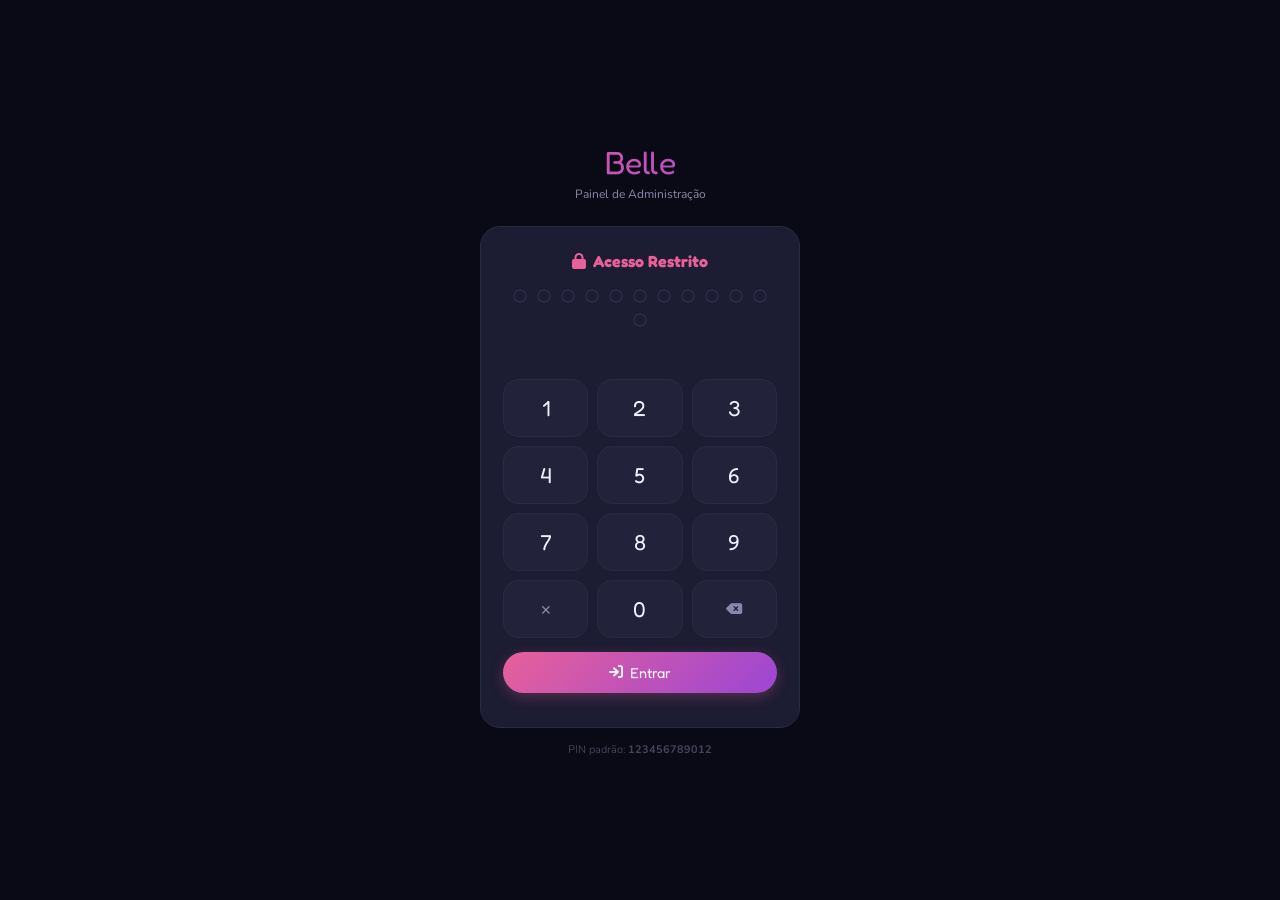
==== commit 1c37a12b: "Add files via upload" ====
--- a/admin.html
+++ b/admin.html
@@ -27,9 +27,9 @@
 .lsub{font-size:.75rem;color:var(--muted);margin-bottom:24px}
 .lcard{background:var(--card);border:1px solid var(--border);border-radius:var(--r3);padding:24px 22px}
 .lcard h2{font-family:var(--ft);font-size:1rem;color:var(--pink);margin-bottom:18px;display:flex;align-items:center;justify-content:center;gap:7px}
-.pin-dots{display:flex;gap:14px;justify-content:center;margin-bottom:22px}
-.pin-dot{width:16px;height:16px;border-radius:50%;border:2px solid var(--border);transition:var(--tr)}
-.pin-dot.f{background:var(--pink);border-color:var(--pink)}
+.pin-dots{display:flex;gap:10px;justify-content:center;margin-bottom:10px;flex-wrap:wrap;max-width:260px;margin-left:auto;margin-right:auto}
+.pin-dot{width:14px;height:14px;border-radius:50%;border:2px solid var(--border);transition:var(--tr);flex-shrink:0}
+.pin-dot.f{background:var(--pink);border-color:var(--pink);box-shadow:0 0 6px rgba(232,96,154,.5)}
 .pin-dot.e{background:var(--red);border-color:var(--red)}
 .numpad{display:grid;grid-template-columns:repeat(3,1fr);gap:9px}
 .npb{height:58px;border-radius:var(--r2);background:var(--card2);border:1.5px solid var(--border);font-family:var(--ft);font-size:1.35rem;cursor:pointer;transition:var(--tr);display:flex;align-items:center;justify-content:center;color:var(--white)}
@@ -278,7 +278,7 @@
     <p class="lsub">Painel de Administração</p>
     <div class="lcard">
       <h2><i class="fa-solid fa-lock"></i> Acesso Restrito</h2>
-      <div class="pin-dots" id="pin-dots" style="gap:8px;flex-wrap:wrap;justify-content:center;max-width:260px;margin:0 auto 22px">
+      <div class="pin-dots" id="pin-dots">
         <div class="pin-dot" id="pd0"></div><div class="pin-dot" id="pd1"></div>
         <div class="pin-dot" id="pd2"></div><div class="pin-dot" id="pd3"></div>
         <div class="pin-dot" id="pd4"></div><div class="pin-dot" id="pd5"></div>
@@ -286,13 +286,20 @@
         <div class="pin-dot" id="pd8"></div><div class="pin-dot" id="pd9"></div>
         <div class="pin-dot" id="pd10"></div><div class="pin-dot" id="pd11"></div>
       </div>
+      <!-- Hidden input shows typed digits -->
+      <div style="text-align:center;font-family:var(--ft);font-size:1.2rem;letter-spacing:6px;color:var(--pink);min-height:28px;margin-bottom:14px" id="pin-preview"></div>
       <div class="numpad">
-        <button class="npb" onclick="np(1)">1</button><button class="npb" onclick="np(2)">2</button><button class="npb" onclick="np(3)">3</button>
-        <button class="npb" onclick="np(4)">4</button><button class="npb" onclick="np(5)">5</button><button class="npb" onclick="np(6)">6</button>
-        <button class="npb" onclick="np(7)">7</button><button class="npb" onclick="np(8)">8</button><button class="npb" onclick="np(9)">9</button>
-        <div></div><button class="npb" onclick="np(0)">0</button>
+        <button class="npb" onclick="np('1')">1</button><button class="npb" onclick="np('2')">2</button><button class="npb" onclick="np('3')">3</button>
+        <button class="npb" onclick="np('4')">4</button><button class="npb" onclick="np('5')">5</button><button class="npb" onclick="np('6')">6</button>
+        <button class="npb" onclick="np('7')">7</button><button class="npb" onclick="np('8')">8</button><button class="npb" onclick="np('9')">9</button>
+        <button class="npb del" onclick="npClr()" title="Limpar">✕</button>
+        <button class="npb" onclick="np('0')">0</button>
         <button class="npb del" onclick="npDel()"><i class="fa-solid fa-delete-left"></i></button>
       </div>
+      <button class="btn-lg" onclick="verifyPin()" style="margin-top:14px">
+        <i class="fa-solid fa-arrow-right-to-bracket"></i> Entrar
+      </button>
+      <p style="font-size:.65rem;color:var(--muted2);text-align:center;margin-top:10px" id="l-err"></p>
     </div>
     <p class="lhint">PIN padrão: <strong>123456789012</strong></p>
   </div>
@@ -617,26 +624,68 @@
 <script src="belle.js"></script>
 <script>
 /* ──────────────────────────────────
-   PIN LOGIN
+   PIN LOGIN — self-contained, no belle.js dependency
 ────────────────────────────────── */
 let _pin = '';
 const PIN_LEN = 12;
-function np(d) { if(_pin.length >= PIN_LEN) return; _pin += d; syncDots(); if(_pin.length === PIN_LEN) setTimeout(verifyPin, 200); }
-function npDel() { _pin = _pin.slice(0,-1); syncDots(); }
-function syncDots(err=false) { for(let i=0;i<PIN_LEN;i++){const d=document.getElementById('pd'+i);if(!d)continue;d.classList.toggle('f',i<_pin.length&&!err);d.classList.toggle('e',err);}}
+const PIN_DEFAULT = '123456789012';
+
+function _getStoredPin() {
+  try { return JSON.parse(localStorage.getItem('bl_settings')||'{}').pin || PIN_DEFAULT; } catch { return PIN_DEFAULT; }
+}
+
+function np(d) {
+  if (_pin.length >= PIN_LEN) return;
+  _pin += String(d);
+  syncDots();
+  updatePreview();
+}
+function npDel() {
+  _pin = _pin.slice(0, -1);
+  syncDots();
+  updatePreview();
+}
+function npClr() {
+  _pin = '';
+  syncDots();
+  updatePreview();
+}
+function updatePreview() {
+  const el = document.getElementById('pin-preview');
+  if (el) el.textContent = '●'.repeat(_pin.length) || '';
+}
+function syncDots(err=false) {
+  for (let i = 0; i < PIN_LEN; i++) {
+    const d = document.getElementById('pd' + i);
+    if (!d) continue;
+    d.className = 'pin-dot' + (err ? ' e' : (i < _pin.length ? ' f' : ''));
+  }
+}
 function verifyPin() {
-  if(Settings.verifyPin(_pin)){
-    Auth.set('adm_'+Date.now());
-    document.getElementById('ls').style.display='none';
+  if (!_pin) { showErr('Introduza o PIN'); return; }
+  const stored = _getStoredPin();
+  if (_pin === stored) {
+    document.getElementById('ls').style.display = 'none';
     document.getElementById('app').classList.add('on');
+    // Store auth token
+    try { localStorage.setItem('bl_admin_token', 'adm_' + Date.now()); } catch(e){}
     initAdmin();
   } else {
     syncDots(true);
-    setTimeout(()=>{ _pin=''; syncDots(); }, 800);
-    toast('PIN incorrecto','err');
+    showErr('PIN incorrecto');
+    setTimeout(() => { _pin = ''; syncDots(); updatePreview(); showErr(''); }, 1000);
   }
 }
-function doLogout() { Auth.clear(); location.reload(); }
+function showErr(msg) {
+  const el = document.getElementById('l-err');
+  if (el) el.textContent = msg;
+}
+function doLogout() {
+  try { localStorage.removeItem('bl_admin_token'); } catch(e){}
+  _pin = ''; syncDots(); updatePreview();
+  document.getElementById('app').classList.remove('on');
+  document.getElementById('ls').style.display = 'flex';
+}
 
 /* ──────────────────────────────────
    THEME
@@ -1299,10 +1348,16 @@
   const old=document.getElementById('pin-old').value;
   const novo=document.getElementById('pin-new').value;
   const conf=document.getElementById('pin-conf').value;
-  if(!Settings.verifyPin(old)){toast('PIN actual incorrecto','err');return;}
-  if(!/^\d{12}$/.test(novo)){toast('Novo PIN deve ter 12 dígitos','err');return;}
+  const stored=_getStoredPin();
+  if(old!==stored){toast('PIN actual incorrecto','err');return;}
+  if(!/^\d{12}$/.test(novo)){toast('Novo PIN deve ter 12 dígitos numéricos','err');return;}
   if(novo!==conf){toast('PINs não coincidem','err');return;}
-  Settings.setPin(novo);toast('✓ PIN alterado com sucesso','ok');
+  try{
+    const s=JSON.parse(localStorage.getItem('bl_settings')||'{}');
+    s.pin=novo;
+    localStorage.setItem('bl_settings',JSON.stringify(s));
+  }catch(e){toast('Erro ao guardar','err');return;}
+  toast('✓ PIN alterado com sucesso','ok');
   ['pin-old','pin-new','pin-conf'].forEach(id=>{const el=document.getElementById(id);if(el)el.value='';});
 }
 
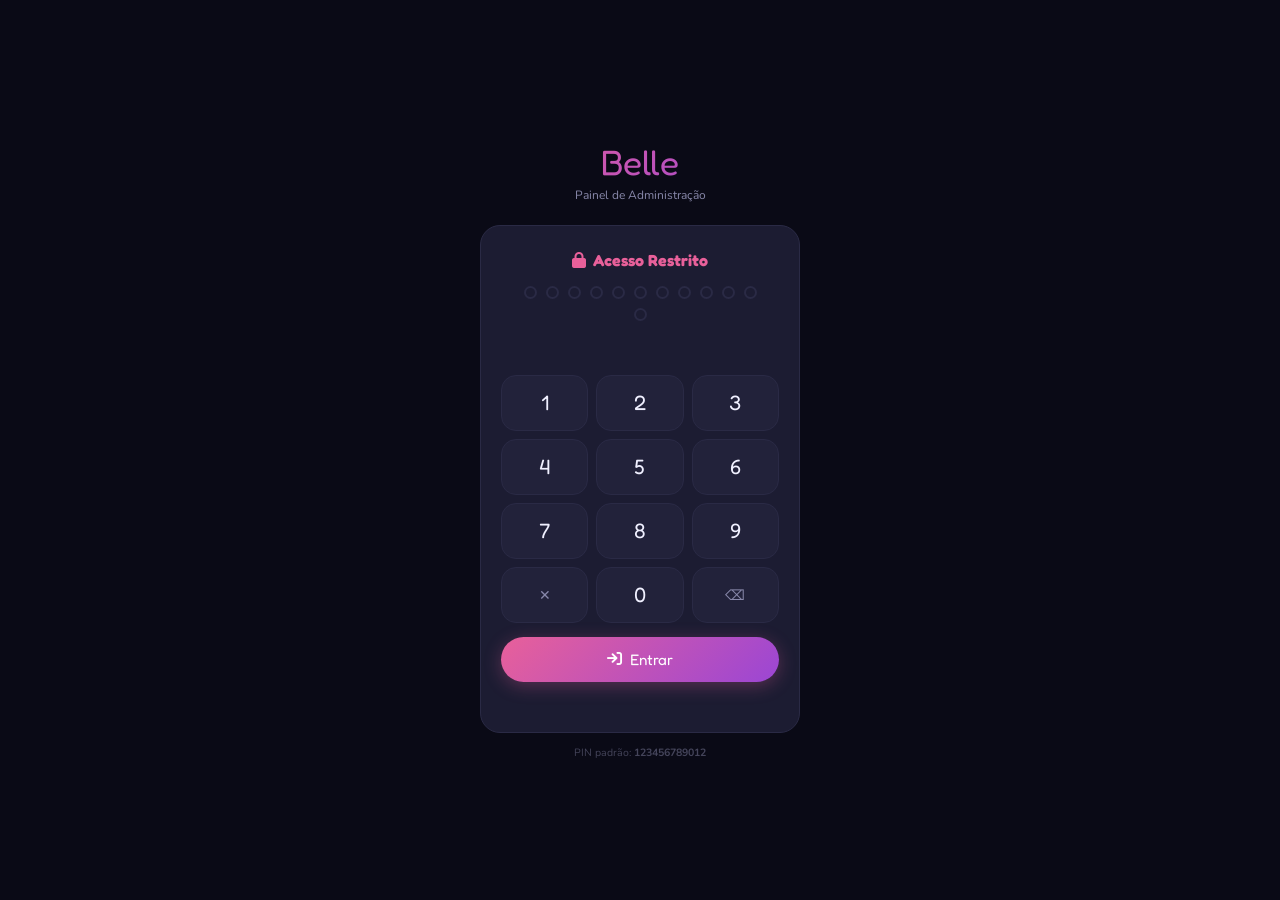
==== commit bcd98bfa: "Add files via upload" ====
--- a/admin.html
+++ b/admin.html
@@ -7,162 +7,123 @@
 <link rel="stylesheet" href="https://cdnjs.cloudflare.com/ajax/libs/font-awesome/6.5.0/css/all.min.css"/>
 <link href="https://fonts.googleapis.com/css2?family=Fredoka+One&family=Nunito:wght@400;600;700;800&display=swap" rel="stylesheet"/>
 <style>
-:root{
-  --bg:#0a0a16;--bg2:#10101f;--bg3:#16162a;--card:#1c1c32;--card2:#22223a;--border:#2a2a45;
-  --pink:#e8609a;--purple:#9b46d4;--teal:#06d6a0;--yellow:#ffd166;--red:#ff4757;--blue:#3d9eff;
-  --white:#f0f0ff;--muted:#8888aa;--muted2:#44445a;
-  --ft:'Fredoka One',cursive;--fb:'Nunito',sans-serif;
-  --r:10px;--r2:15px;--r3:20px;--tr:all .2s cubic-bezier(.4,0,.2,1);
-  --grad:linear-gradient(135deg,#e8609a,#9b46d4)
-}
+:root{--bg:#0a0a16;--bg2:#10101f;--bg3:#16162a;--card:#1c1c32;--card2:#22223a;--border:#2a2a45;--pink:#e8609a;--purple:#9b46d4;--teal:#06d6a0;--yellow:#ffd166;--red:#ff4757;--blue:#3d9eff;--white:#f0f0ff;--muted:#8888aa;--muted2:#44445a;--ft:'Fredoka One',cursive;--fb:'Nunito',sans-serif;--r:10px;--r2:15px;--r3:20px;--tr:all .2s ease;--grad:linear-gradient(135deg,#e8609a,#9b46d4)}
 [data-theme="light"]{--bg:#f0f4ff;--bg2:#fff;--bg3:#e8eef8;--card:#fff;--card2:#f8faff;--border:#dde5f5;--white:#0a0e1a;--muted:#6070a0;--muted2:#c0c8e0}
 *,*::before,*::after{box-sizing:border-box;margin:0;padding:0}
 html,body{height:100%;overflow:hidden}
-body{font-family:var(--fb);background:var(--bg);color:var(--white);display:flex;flex-direction:column;transition:background .3s,color .3s}
-
-/* ── LOGIN ── */
+body{font-family:var(--fb);background:var(--bg);color:var(--white);display:flex;flex-direction:column}
+/* LOGIN */
 #ls{position:fixed;inset:0;z-index:9999;background:var(--bg);display:flex;align-items:center;justify-content:center;padding:20px}
 .lbox{width:100%;max-width:320px;text-align:center}
-.llogo{font-family:var(--ft);font-size:2rem;background:var(--grad);-webkit-background-clip:text;-webkit-text-fill-color:transparent;background-clip:text;margin-bottom:4px}
-.lsub{font-size:.75rem;color:var(--muted);margin-bottom:24px}
-.lcard{background:var(--card);border:1px solid var(--border);border-radius:var(--r3);padding:24px 22px}
-.lcard h2{font-family:var(--ft);font-size:1rem;color:var(--pink);margin-bottom:18px;display:flex;align-items:center;justify-content:center;gap:7px}
-.pin-dots{display:flex;gap:10px;justify-content:center;margin-bottom:10px;flex-wrap:wrap;max-width:260px;margin-left:auto;margin-right:auto}
-.pin-dot{width:14px;height:14px;border-radius:50%;border:2px solid var(--border);transition:var(--tr);flex-shrink:0}
-.pin-dot.f{background:var(--pink);border-color:var(--pink);box-shadow:0 0 6px rgba(232,96,154,.5)}
-.pin-dot.e{background:var(--red);border-color:var(--red)}
-.numpad{display:grid;grid-template-columns:repeat(3,1fr);gap:9px}
-.npb{height:58px;border-radius:var(--r2);background:var(--card2);border:1.5px solid var(--border);font-family:var(--ft);font-size:1.35rem;cursor:pointer;transition:var(--tr);display:flex;align-items:center;justify-content:center;color:var(--white)}
-.npb:active{transform:scale(.91);border-color:var(--pink);background:rgba(232,96,154,.12);color:var(--pink)}
-.npb.del{font-size:.9rem;color:var(--muted)}
-.lhint{font-size:.68rem;color:var(--muted2);margin-top:14px}
-
-/* ── APP ── */
+.llogo{font-family:var(--ft);font-size:2.2rem;background:var(--grad);-webkit-background-clip:text;-webkit-text-fill-color:transparent;background-clip:text;margin-bottom:4px}
+.lsub{font-size:.75rem;color:var(--muted);margin-bottom:22px}
+.lcard{background:var(--card);border:1px solid var(--border);border-radius:var(--r3);padding:24px 20px}
+.lcard h2{font-family:var(--ft);font-size:1rem;color:var(--pink);margin-bottom:16px;display:flex;align-items:center;justify-content:center;gap:7px}
+.pdots{display:flex;gap:9px;justify-content:center;margin-bottom:14px;flex-wrap:wrap;max-width:240px;margin-left:auto;margin-right:auto}
+.pd{width:13px;height:13px;border-radius:50%;border:2px solid var(--border);transition:all .15s}
+.pd.on{background:var(--pink);border-color:var(--pink);box-shadow:0 0 8px rgba(232,96,154,.5)}
+.pd.err{background:var(--red);border-color:var(--red)}
+.pdisp{min-height:24px;font-family:var(--ft);font-size:1.1rem;letter-spacing:8px;color:var(--pink);text-align:center;margin-bottom:16px}
+.npad{display:grid;grid-template-columns:repeat(3,1fr);gap:8px;margin-bottom:14px}
+.nb{height:56px;border-radius:var(--r2);background:var(--card2);border:1.5px solid var(--border);font-family:var(--ft);font-size:1.3rem;color:var(--white);cursor:pointer;transition:var(--tr);display:flex;align-items:center;justify-content:center}
+.nb:active,.nb:focus{background:rgba(232,96,154,.15);border-color:var(--pink);color:var(--pink);outline:none}
+.nb.del{font-size:.9rem;color:var(--muted)}
+.btnent{width:100%;padding:13px;border-radius:50px;background:var(--grad);border:none;font-family:var(--ft);font-size:.95rem;color:#fff;cursor:pointer;box-shadow:0 4px 18px rgba(232,96,154,.3);display:flex;align-items:center;justify-content:center;gap:8px}
+.btnent:active{filter:brightness(1.1)}
+.lerr{font-size:.72rem;color:var(--red);text-align:center;min-height:18px;margin-top:8px}
+.lhint{font-size:.66rem;color:var(--muted2);margin-top:12px}
+/* APP */
 #app{display:none;flex:1;overflow:hidden;flex-direction:column}
 #app.on{display:flex}
-
-/* ── TOPBAR ── */
+/* TOPBAR */
 .tb{background:var(--bg2);border-bottom:1px solid var(--border);padding:0 13px;height:50px;display:flex;align-items:center;gap:9px;flex-shrink:0}
-.tb-logo{font-family:var(--ft);font-size:1.15rem;background:var(--grad);-webkit-background-clip:text;-webkit-text-fill-color:transparent;background-clip:text;flex-shrink:0}
+.tb-logo{font-family:var(--ft);font-size:1.1rem;background:var(--grad);-webkit-background-clip:text;-webkit-text-fill-color:transparent;background-clip:text;flex-shrink:0}
 .tb-store{font-size:.72rem;color:var(--muted);flex:1;overflow:hidden;text-overflow:ellipsis;white-space:nowrap;padding-left:8px;border-left:1px solid var(--border)}
 .tb-acts{display:flex;gap:5px}
 .tbb{width:30px;height:30px;border-radius:var(--r);background:none;border:1px solid var(--border);display:flex;align-items:center;justify-content:center;font-size:.8rem;cursor:pointer;color:var(--muted);transition:var(--tr)}
 .tbb:hover{border-color:var(--pink);color:var(--pink)}
-
-/* ── BODY ── */
+/* BODY */
 .ab{display:flex;flex:1;overflow:hidden}
-
-/* ── SIDEBAR ── */
-.sb{width:52px;background:var(--bg2);border-right:1px solid var(--border);display:flex;flex-direction:column;align-items:center;padding:7px 0;gap:2px;flex-shrink:0;transition:width .25s;overflow:hidden}
-.sb.open{width:182px;align-items:stretch}
-.si{width:38px;height:36px;border-radius:var(--r);background:none;border:none;display:flex;align-items:center;justify-content:center;font-size:.86rem;cursor:pointer;color:var(--muted);transition:var(--tr);flex-shrink:0;position:relative}
-.sb.open .si{width:auto;padding:0 11px;justify-content:flex-start;gap:9px}
+/* SIDEBAR */
+.sb{width:52px;background:var(--bg2);border-right:1px solid var(--border);display:flex;flex-direction:column;align-items:center;padding:7px 0;gap:2px;flex-shrink:0;overflow:hidden}
+.si{width:38px;height:36px;border-radius:var(--r);background:none;border:none;display:flex;align-items:center;justify-content:center;font-size:.86rem;cursor:pointer;color:var(--muted);transition:var(--tr);position:relative}
 .si:hover{background:rgba(232,96,154,.07);color:var(--pink)}
-.si.on{background:rgba(232,96,154,.11);color:var(--pink)}
-.si-lbl{display:none;font-family:var(--ft);font-size:.74rem;white-space:nowrap}
-.sb.open .si-lbl{display:block}
+.si.on{background:rgba(232,96,154,.12);color:var(--pink)}
 .si-b{position:absolute;top:3px;right:3px;background:var(--red);color:#fff;border-radius:50%;width:13px;height:13px;font-size:.42rem;font-weight:700;display:none;align-items:center;justify-content:center}
-.sb.open .si-b{right:7px}
 .si-b.on{display:flex}
 .sb-div{width:28px;height:1px;background:var(--border);margin:3px 0;flex-shrink:0}
-.sb.open .sb-div{width:calc(100% - 18px);margin:3px 9px}
 .sb-sp{flex:1}
-
-/* ── MAIN ── */
+/* MAIN */
 .mn{flex:1;overflow-y:auto;scrollbar-width:thin;scrollbar-color:var(--border) transparent}
 .mn::-webkit-scrollbar{width:4px}
 .mn::-webkit-scrollbar-thumb{background:var(--border);border-radius:2px}
 .mni{padding:13px;max-width:1080px}
-
-/* ── PANELS ── */
-.pnl{display:none;animation:fU .2s ease both}
-.pnl.on{display:block}
+/* PANELS */
+.pnl{display:none}
+.pnl.on{display:block;animation:fU .2s ease}
 @keyframes fU{from{opacity:0;transform:translateY(5px)}to{opacity:1;transform:none}}
 .pt{font-family:var(--ft);font-size:1.2rem;color:var(--white);margin-bottom:13px;display:flex;align-items:center;gap:8px}
 .pt i{color:var(--pink)}
-
-/* ── MOBILE NAV ── */
+/* MOBILE */
 .mob-nav{display:none;position:fixed;bottom:0;left:0;right:0;z-index:100;background:var(--bg2);border-top:1px solid var(--border);padding:5px 0 9px;justify-content:space-around}
-@media(max-width:600px){
-  .sb{display:none!important}
-  .mob-nav{display:flex}
-  html,body,#app,.ab,.mn{overflow:auto;height:auto}
-  body{padding-bottom:60px}
-}
-.mnb{display:flex;flex-direction:column;align-items:center;gap:1px;background:none;border:none;cursor:pointer;color:var(--muted);font-size:.46rem;text-transform:uppercase;padding:0 7px;transition:var(--tr);position:relative}
-.mnb i{font-size:1.05rem}
+@media(max-width:600px){.sb{display:none!important}.mob-nav{display:flex}html,body,#app,.ab,.mn{overflow:auto;height:auto}body{padding-bottom:62px}}
+.mnb{display:flex;flex-direction:column;align-items:center;gap:1px;background:none;border:none;cursor:pointer;color:var(--muted);font-size:.46rem;text-transform:uppercase;padding:0 6px;transition:var(--tr);position:relative}
+.mnb i{font-size:1rem}
 .mnb.on{color:var(--pink)}
 .mnb-b{position:absolute;top:0;right:2px;background:var(--red);color:#fff;border-radius:50%;width:12px;height:12px;font-size:.4rem;font-weight:700;display:none;align-items:center;justify-content:center}
 .mnb-b.on{display:flex}
-
-/* ── STATS ── */
+/* STATS */
 .sg{display:grid;grid-template-columns:repeat(2,1fr);gap:9px;margin-bottom:11px}
 @media(min-width:560px){.sg{grid-template-columns:repeat(4,1fr)}}
 .sc{background:var(--card);border:1px solid var(--border);border-radius:var(--r2);padding:13px;transition:var(--tr)}
-.sc:hover{border-color:rgba(232,96,154,.25);transform:translateY(-1px)}
+.sc:hover{border-color:rgba(232,96,154,.25)}
 .sc-i{width:34px;height:34px;border-radius:var(--r);display:flex;align-items:center;justify-content:center;font-size:1rem;margin-bottom:8px}
-.pi{background:rgba(232,96,154,.12);color:var(--pink)}
-.pu{background:rgba(155,70,212,.12);color:var(--purple)}
-.te{background:rgba(6,214,160,.12);color:var(--teal)}
-.bl{background:rgba(61,158,255,.12);color:var(--blue)}
+.pi{background:rgba(232,96,154,.12);color:var(--pink)}.pu{background:rgba(155,70,212,.12);color:var(--purple)}
+.te{background:rgba(6,214,160,.12);color:var(--teal)}.bl{background:rgba(61,158,255,.12);color:var(--blue)}
 .sc-n{font-family:var(--ft);font-size:1.4rem;color:var(--white);margin-bottom:1px}
 .sc-l{font-size:.58rem;text-transform:uppercase;color:var(--muted);letter-spacing:.4px}
-
-/* ── CARD ── */
+/* CARD */
 .ac{background:var(--card);border:1px solid var(--border);border-radius:var(--r2);padding:13px;margin-bottom:11px}
 .ach{display:flex;align-items:center;justify-content:space-between;margin-bottom:11px;flex-wrap:wrap;gap:6px}
 .act{font-family:var(--ft);font-size:.87rem;color:var(--pink);display:flex;align-items:center;gap:6px}
-
-/* ── TABLE ── */
+/* TABLE */
 .tw{overflow-x:auto;border-radius:var(--r);border:1px solid var(--border)}
 table{width:100%;border-collapse:collapse;font-size:.8rem}
 th{text-align:left;font-size:.54rem;text-transform:uppercase;letter-spacing:.4px;color:var(--muted);padding:8px 11px;border-bottom:1px solid var(--border);font-weight:700;background:var(--bg3);white-space:nowrap}
 td{padding:9px 11px;border-bottom:1px solid rgba(42,42,69,.45);vertical-align:middle}
 tr:last-child td{border-bottom:none}
-tr:hover td{background:rgba(232,96,154,.025)}
+tr:hover td{background:rgba(232,96,154,.02)}
+.day-hdr td{background:var(--bg3);font-size:.64rem;font-weight:700;color:var(--muted);text-transform:uppercase;letter-spacing:.4px;padding:6px 11px;border-bottom:1px solid var(--border)}
 .tdi{width:36px;height:36px;border-radius:var(--r);overflow:hidden;background:var(--bg3);display:flex;align-items:center;justify-content:center;font-size:1.15rem;flex-shrink:0}
 .tdi img{width:100%;height:100%;object-fit:cover}
 .tdn{font-weight:700;font-size:.82rem;margin-bottom:1px}
 .tds{font-size:.66rem;color:var(--muted)}
-
-/* Day group header row */
-.day-hdr td{background:var(--bg3);font-size:.64rem;font-weight:700;color:var(--muted);text-transform:uppercase;letter-spacing:.4px;padding:6px 11px;border-bottom:1px solid var(--border)}
-
-/* ── BADGES ── */
-.badge{padding:2px 8px;border-radius:50px;font-family:var(--ft);font-size:.52rem;text-transform:uppercase;display:inline-flex;align-items:center;gap:2px}
-.bp{background:rgba(255,209,102,.1);color:var(--yellow);border:1px solid rgba(255,209,102,.28)}
-.bc{background:rgba(6,214,160,.1);color:var(--teal);border:1px solid rgba(6,214,160,.28)}
-.bpr{background:rgba(155,70,212,.1);color:var(--purple);border:1px solid rgba(155,70,212,.28)}
-.be_{background:rgba(6,214,160,.08);color:var(--teal);border:1px solid rgba(6,214,160,.2)}
-.bca{background:rgba(255,71,87,.1);color:var(--red);border:1px solid rgba(255,71,87,.2)}
+.dtr{display:none;background:var(--bg3)}
+.dtr.on{display:table-row}
+.dg{display:grid;grid-template-columns:repeat(auto-fit,minmax(120px,1fr));gap:7px;margin-bottom:9px}
+.di label{display:block;font-size:.54rem;font-weight:700;text-transform:uppercase;color:var(--muted);letter-spacing:.4px;margin-bottom:1px}
+.di span{font-size:.8rem;color:var(--white)}
+/* BADGES */
+.badge{padding:2px 8px;border-radius:50px;font-family:var(--ft);font-size:.52rem;display:inline-flex;align-items:center;gap:2px}
 .bok{background:rgba(6,214,160,.1);color:var(--teal);border:1px solid rgba(6,214,160,.28)}
 .boff{background:rgba(255,71,87,.1);color:var(--red);border:1px solid rgba(255,71,87,.2)}
+.bpend{background:rgba(255,209,102,.1);color:var(--yellow);border:1px solid rgba(255,209,102,.28)}
+.bship{background:rgba(61,158,255,.1);color:var(--blue);border:1px solid rgba(61,158,255,.28)}
 .bdest{background:rgba(232,96,154,.1);color:var(--pink);border:1px solid rgba(232,96,154,.28)}
-
-/* ── DETAIL ROW (expandable) ── */
-.dtr{display:none;background:var(--bg3)}
-.dtr.on{display:table-row}
-.dg{display:grid;grid-template-columns:repeat(auto-fit,minmax(130px,1fr));gap:7px;margin-bottom:9px}
-.di label{display:block;font-size:.54rem;font-weight:700;text-transform:uppercase;color:var(--muted);letter-spacing:.4px;margin-bottom:1px}
-.di span{font-size:.8rem;color:var(--white)}
-.dil{display:flex;justify-content:space-between;align-items:center;padding:7px 11px;border-bottom:1px solid rgba(42,42,69,.4);font-size:.78rem}
-.dil:last-child{border-bottom:none}
-
-/* ── MODAL ── */
+/* MODAL */
 .mo{position:fixed;inset:0;z-index:500;background:rgba(0,0,0,.78);backdrop-filter:blur(4px);display:none;align-items:center;justify-content:center;padding:13px}
 .mo.on{display:flex}
-.modal{background:var(--card);border:1px solid var(--border);border-radius:var(--r3);width:100%;max-width:510px;max-height:92vh;overflow-y:auto;animation:fU .28s ease both;scrollbar-width:thin;scrollbar-color:var(--border) transparent}
-.mh{padding:14px 15px 0;display:flex;align-items:center;justify-content:space-between;margin-bottom:11px;position:sticky;top:0;background:var(--card);z-index:2;padding-bottom:11px;border-bottom:1px solid var(--border)}
+.modal{background:var(--card);border:1px solid var(--border);border-radius:var(--r3);width:100%;max-width:510px;max-height:92vh;overflow-y:auto;scrollbar-width:thin;scrollbar-color:var(--border) transparent}
+.mh{padding:14px 15px 11px;display:flex;align-items:center;justify-content:space-between;position:sticky;top:0;background:var(--card);z-index:2;border-bottom:1px solid var(--border)}
 .mt{font-family:var(--ft);font-size:.95rem;color:var(--pink);display:flex;align-items:center;gap:7px}
-.mx{width:26px;height:26px;border-radius:var(--r);background:var(--bg2);border:1px solid var(--border);display:flex;align-items:center;justify-content:center;font-size:.75rem;cursor:pointer;color:var(--muted);transition:var(--tr)}
+.mx{width:26px;height:26px;border-radius:var(--r);background:var(--bg2);border:1px solid var(--border);display:flex;align-items:center;justify-content:center;font-size:.75rem;cursor:pointer;color:var(--muted)}
 .mx:hover{border-color:var(--red);color:var(--red)}
-.mb{padding:0 15px 15px}
+.mb{padding:14px 15px 15px}
 .mf{display:flex;gap:7px;justify-content:flex-end;padding-top:11px;border-top:1px solid var(--border);margin-top:11px}
-
-/* ── BUTTONS ── */
+/* BUTTONS */
 .btn{display:inline-flex;align-items:center;gap:5px;padding:8px 14px;border-radius:50px;border:none;font-family:var(--ft);font-size:.7rem;cursor:pointer;transition:var(--tr);white-space:nowrap}
 .btn-g{background:var(--grad);color:#fff;box-shadow:0 3px 10px rgba(232,96,154,.25)}
-.btn-g:hover{filter:brightness(1.1);transform:translateY(-1px)}
+.btn-g:hover{filter:brightness(1.1)}
 .btn-o{background:none;color:var(--muted);border:1px solid var(--border)}
 .btn-o:hover{border-color:var(--pink);color:var(--pink)}
 .btn-d{background:rgba(255,71,87,.1);color:var(--red);border:1px solid rgba(255,71,87,.25)}
@@ -171,10 +132,7 @@
 .btn-t:hover{background:var(--teal);color:#0a0a16}
 .btn-sm{padding:4px 10px;font-size:.62rem}
 .btn-ico{width:28px;height:28px;padding:0;justify-content:center;border-radius:var(--r)}
-.btn-lg{width:100%;padding:12px;border-radius:50px;background:var(--grad);border:none;font-family:var(--ft);font-size:.9rem;color:#fff;cursor:pointer;box-shadow:0 4px 14px rgba(232,96,154,.28);transition:var(--tr);display:flex;align-items:center;justify-content:center;gap:7px;margin-top:3px}
-.btn-lg:hover{filter:brightness(1.1)}
-
-/* ── FORM ── */
+/* FORM */
 .fi{width:100%;padding:10px 12px;background:var(--bg2);border:1.5px solid var(--border);border-radius:var(--r);font-family:var(--fb);font-size:.85rem;color:var(--white);outline:none;transition:border-color .2s;margin-bottom:9px}
 .fi:focus{border-color:var(--pink)}
 .fi::placeholder{color:var(--muted2)}
@@ -187,128 +145,100 @@
 .r2{display:grid;grid-template-columns:1fr 1fr;gap:9px}
 .r3{display:grid;grid-template-columns:1fr 1fr 1fr;gap:7px}
 @media(max-width:420px){.r2,.r3{grid-template-columns:1fr}}
-
-/* ── SWITCH ── */
+/* SWITCH */
 .swr{display:flex;align-items:center;justify-content:space-between;padding:8px 0;border-bottom:1px solid rgba(42,42,69,.4)}
 .swr:last-child{border-bottom:none}
-.swl{font-size:.82rem}
-.sws{font-size:.64rem;color:var(--muted);margin-top:1px}
-.sw{position:relative;width:40px;height:22px;flex-shrink:0}
+.swl{font-size:.82rem}.sws{font-size:.64rem;color:var(--muted);margin-top:1px}
+.sw{position:relative;width:40px;height:22px;flex-shrink:0;display:inline-block}
 .sw input{opacity:0;width:0;height:0}
 .sw-s{position:absolute;inset:0;background:var(--muted2);border-radius:11px;cursor:pointer;transition:.28s}
 .sw-s::before{content:'';position:absolute;height:16px;width:16px;left:3px;bottom:3px;background:#fff;border-radius:50%;transition:.28s}
 input:checked + .sw-s{background:var(--grad)}
 input:checked + .sw-s::before{transform:translateX(18px)}
-
-/* ── CONFIG TABS ── */
+/* CTABS */
 .ctabs{display:flex;gap:4px;flex-wrap:wrap;margin-bottom:13px}
 .ctab{padding:6px 13px;background:var(--card2);border:1px solid var(--border);border-radius:50px;font-family:var(--ft);font-size:.66rem;cursor:pointer;color:var(--muted);transition:var(--tr)}
 .ctab.on{background:var(--grad);color:#fff;border-color:transparent}
-
-/* ── SEARCH ── */
+/* SEARCH */
 .sbar{display:flex;gap:7px;margin-bottom:11px;flex-wrap:wrap}
 .sbi{flex:1;min-width:130px;padding:8px 11px;background:var(--card2);border:1.5px solid var(--border);border-radius:var(--r);font-family:var(--fb);font-size:.82rem;color:var(--white);outline:none;transition:border-color .2s}
 .sbi:focus{border-color:rgba(232,96,154,.45)}
 .sbi::placeholder{color:var(--muted2)}
-
-/* ── STATUS SELECT ── */
+/* STATUS SELECT */
 .esel{background:var(--bg2);border:1.5px solid var(--border);border-radius:var(--r);padding:4px 8px;font-family:var(--ft);font-size:.63rem;color:var(--white);cursor:pointer;outline:none}
-
-/* ── IMG UPLOAD ── */
-.iu{border:2px dashed var(--border);border-radius:var(--r2);padding:14px;text-align:center;cursor:pointer;transition:var(--tr);min-height:90px;display:flex;flex-direction:column;align-items:center;justify-content:center;gap:5px}
-.iu:hover{border-color:var(--pink);background:rgba(232,96,154,.03)}
-.iu-prev{width:100%;max-height:130px;object-fit:cover;border-radius:var(--r);display:none}
-.iu-ico{font-size:1.8rem;color:var(--muted2)}
-.iu p{font-size:.72rem;color:var(--muted)}
-.iu small{font-size:.62rem;color:var(--muted2)}
-
-/* ── INFO BOXES ── */
+/* MISC */
+.dv{height:1px;background:var(--border);margin:10px 0}
 .ibox{border-radius:var(--r);padding:9px 11px;font-size:.73rem;margin-bottom:10px}
 .ibox-ok{background:rgba(6,214,160,.06);border:1px solid rgba(6,214,160,.18);color:var(--teal)}
 .ibox-warn{background:rgba(255,209,102,.06);border:1px solid rgba(255,209,102,.18);color:var(--yellow)}
-.ibox-err{background:rgba(255,71,87,.06);border:1px solid rgba(255,71,87,.18);color:var(--red)}
-
-/* ── UTILS ── */
-.dv{height:1px;background:var(--border);margin:10px 0}
-.cr{display:flex;gap:7px;align-items:center}
-.cp{width:34px;height:34px;border-radius:var(--r);border:2px solid var(--border);cursor:pointer;padding:0;flex-shrink:0}
-.empty{text-align:center;padding:45px 20px}
+.empty{text-align:center;padding:40px 20px}
 .empty i{font-size:2.8rem;opacity:.14;display:block;margin-bottom:11px;color:var(--pink)}
 .empty p{font-family:var(--ft);font-size:.88rem;color:var(--muted)}
 .spin{width:26px;height:26px;border:2.5px solid var(--border);border-top-color:var(--pink);border-radius:50%;animation:sp .8s linear infinite;margin:28px auto;display:block}
 @keyframes sp{to{transform:rotate(360deg)}}
-.lr td{text-align:center;padding:36px}
-.inactive-row{opacity:.55}
-
-/* ── DRAWER ── */
+.cbar{display:flex;align-items:center;gap:7px;padding:6px 11px;background:rgba(6,214,160,.06);border:1px solid rgba(6,214,160,.18);border-radius:var(--r);margin-bottom:11px;font-size:.73rem;color:var(--teal)}
+.dot{width:7px;height:7px;border-radius:50%;background:var(--teal);animation:pulse 2s infinite;flex-shrink:0}
+@keyframes pulse{0%,100%{opacity:1}50%{opacity:.3}}
+.hls-list{display:flex;flex-direction:column;gap:5px;margin-top:5px}
+.hl-row{display:flex;gap:5px;align-items:center;background:var(--bg2);border:1px solid var(--border);border-radius:var(--r);padding:6px 9px}
+.hl-row input{flex:1;background:none;border:none;font-family:var(--fb);font-size:.8rem;color:var(--white);outline:none}
+.hl-row input::placeholder{color:var(--muted2)}
+.hl-del{width:22px;height:22px;border-radius:6px;background:rgba(255,71,87,.1);border:none;color:var(--red);cursor:pointer;display:flex;align-items:center;justify-content:center;font-size:.65rem;flex-shrink:0}
+.hl-del:hover{background:var(--red);color:#fff}
 .adm-nav-btn{width:100%;display:flex;align-items:center;gap:9px;padding:10px 12px;border-radius:var(--r);color:var(--white);background:none;border:none;font-family:var(--fb);font-size:.84rem;cursor:pointer;text-align:left;transition:var(--tr)}
 .adm-nav-btn:hover{background:rgba(232,96,154,.08);color:var(--pink)}
 .adm-nav-btn i{width:16px;color:var(--pink);font-size:.9rem;flex-shrink:0}
-
-/* ── CBAR ── */
-.cbar{display:flex;align-items:center;gap:7px;padding:6px 11px;background:rgba(6,214,160,.06);border:1px solid rgba(6,214,160,.18);border-radius:var(--r);margin-bottom:11px;font-size:.73rem;color:var(--teal)}
-.dot{width:7px;height:7px;border-radius:50%;background:var(--teal);animation:pulse 2s infinite;flex-shrink:0}
-@keyframes pulse{0%,100%{opacity:1}50%{opacity:.3}}
-
-/* ── TOAST ── */
 .toast{position:fixed;top:58px;left:50%;transform:translateX(-50%) translateY(-80px);background:var(--card);border:1px solid var(--border);border-radius:13px;padding:8px 16px;font-size:.8rem;font-weight:700;max-width:calc(100vw - 30px);z-index:9999;opacity:0;pointer-events:none;transition:transform .38s cubic-bezier(.34,1.56,.64,1);box-shadow:0 8px 28px rgba(0,0,0,.5);display:flex;align-items:center;gap:6px}
 .toast.show{transform:translateX(-50%) translateY(0);opacity:1}
 .toast.ok{border-color:var(--teal);color:var(--teal)}
 .toast.err{border-color:var(--red);color:var(--red)}
 .toast.info{border-color:var(--pink);color:var(--pink)}
-
-/* ── HIGHLIGHTS LIST ── */
-.hls-list{display:flex;flex-direction:column;gap:5px;margin-top:5px}
-.hl-row{display:flex;gap:5px;align-items:center;background:var(--bg2);border:1px solid var(--border);border-radius:var(--r);padding:6px 9px}
-.hl-row input{flex:1;background:none;border:none;font-family:var(--fb);font-size:.8rem;color:var(--white);outline:none;min-width:0}
-.hl-row input::placeholder{color:var(--muted2)}
-.hl-del{width:22px;height:22px;border-radius:6px;background:rgba(255,71,87,.1);border:none;color:var(--red);cursor:pointer;display:flex;align-items:center;justify-content:center;font-size:.65rem;flex-shrink:0;transition:var(--tr)}
-.hl-del:hover{background:var(--red);color:#fff}
-
-/* ── STAT EDITOR ROWS ── */
 .sted-row{display:grid;grid-template-columns:1fr 1fr auto;gap:8px;margin-bottom:7px;align-items:end}
+.inactive-row{opacity:.55}
 </style>
 </head>
 <body>
 
-<!-- ═══ LOGIN ═══════════════════════════════════════════ -->
+<!-- ══ LOGIN ══════════════════════════════════════ -->
 <div id="ls">
   <div class="lbox">
     <div class="llogo">Belle</div>
     <p class="lsub">Painel de Administração</p>
     <div class="lcard">
       <h2><i class="fa-solid fa-lock"></i> Acesso Restrito</h2>
-      <div class="pin-dots" id="pin-dots">
-        <div class="pin-dot" id="pd0"></div><div class="pin-dot" id="pd1"></div>
-        <div class="pin-dot" id="pd2"></div><div class="pin-dot" id="pd3"></div>
-        <div class="pin-dot" id="pd4"></div><div class="pin-dot" id="pd5"></div>
-        <div class="pin-dot" id="pd6"></div><div class="pin-dot" id="pd7"></div>
-        <div class="pin-dot" id="pd8"></div><div class="pin-dot" id="pd9"></div>
-        <div class="pin-dot" id="pd10"></div><div class="pin-dot" id="pd11"></div>
+      <div class="pdots" id="pdots">
+        <div class="pd" id="pd0"></div><div class="pd" id="pd1"></div><div class="pd" id="pd2"></div>
+        <div class="pd" id="pd3"></div><div class="pd" id="pd4"></div><div class="pd" id="pd5"></div>
+        <div class="pd" id="pd6"></div><div class="pd" id="pd7"></div><div class="pd" id="pd8"></div>
+        <div class="pd" id="pd9"></div><div class="pd" id="pd10"></div><div class="pd" id="pd11"></div>
       </div>
-      <!-- Hidden input shows typed digits -->
-      <div style="text-align:center;font-family:var(--ft);font-size:1.2rem;letter-spacing:6px;color:var(--pink);min-height:28px;margin-bottom:14px" id="pin-preview"></div>
-      <div class="numpad">
-        <button class="npb" onclick="np('1')">1</button><button class="npb" onclick="np('2')">2</button><button class="npb" onclick="np('3')">3</button>
-        <button class="npb" onclick="np('4')">4</button><button class="npb" onclick="np('5')">5</button><button class="npb" onclick="np('6')">6</button>
-        <button class="npb" onclick="np('7')">7</button><button class="npb" onclick="np('8')">8</button><button class="npb" onclick="np('9')">9</button>
-        <button class="npb del" onclick="npClr()" title="Limpar">✕</button>
-        <button class="npb" onclick="np('0')">0</button>
-        <button class="npb del" onclick="npDel()"><i class="fa-solid fa-delete-left"></i></button>
+      <div class="pdisp" id="pdisp"></div>
+      <div class="npad">
+        <button class="nb" onclick="pinAdd('1')">1</button>
+        <button class="nb" onclick="pinAdd('2')">2</button>
+        <button class="nb" onclick="pinAdd('3')">3</button>
+        <button class="nb" onclick="pinAdd('4')">4</button>
+        <button class="nb" onclick="pinAdd('5')">5</button>
+        <button class="nb" onclick="pinAdd('6')">6</button>
+        <button class="nb" onclick="pinAdd('7')">7</button>
+        <button class="nb" onclick="pinAdd('8')">8</button>
+        <button class="nb" onclick="pinAdd('9')">9</button>
+        <button class="nb del" onclick="pinClr()">✕</button>
+        <button class="nb" onclick="pinAdd('0')">0</button>
+        <button class="nb del" onclick="pinDel()">⌫</button>
       </div>
-      <button class="btn-lg" onclick="verifyPin()" style="margin-top:14px">
+      <button class="btnent" onclick="pinVerify()">
         <i class="fa-solid fa-arrow-right-to-bracket"></i> Entrar
       </button>
-      <p style="font-size:.65rem;color:var(--muted2);text-align:center;margin-top:10px" id="l-err"></p>
+      <div class="lerr" id="lerr"></div>
     </div>
     <p class="lhint">PIN padrão: <strong>123456789012</strong></p>
   </div>
 </div>
 
-<!-- ═══ APP ═════════════════════════════════════════════ -->
+<!-- ══ APP ════════════════════════════════════════ -->
 <div id="app">
 
-  <!-- TOPBAR -->
   <div class="tb">
     <div class="tb-logo">Belle Admin</div>
     <div class="tb-store" id="tbStore">Belle Cosméticos</div>
@@ -319,62 +249,58 @@
   </div>
 
   <div class="ab">
-    <!-- SIDEBAR -->
-    <div class="sb" id="sbEl">
-      <button class="si on" onclick="go('dash')" id="sbi-dash" title="Dashboard"><i class="fa-solid fa-gauge"></i><span class="si-lbl">Dashboard</span></button>
+    <div class="sb">
+      <button class="si on" id="sbi-dash" onclick="go('dash')" title="Dashboard"><i class="fa-solid fa-gauge"></i><span class="si-b" id="sbEB">0</span></button>
       <div class="sb-div"></div>
-      <button class="si" onclick="go('encs')" id="sbi-encs" title="Pedidos"><i class="fa-solid fa-inbox"></i><span class="si-lbl">Pedidos</span><span class="si-b" id="sbEB">0</span></button>
-      <button class="si" onclick="go('prods')" id="sbi-prods" title="Produtos"><i class="fa-solid fa-box-open"></i><span class="si-lbl">Produtos</span></button>
-      <button class="si" onclick="go('cats')" id="sbi-cats" title="Categorias"><i class="fa-solid fa-tags"></i><span class="si-lbl">Categorias</span></button>
-      <button class="si" onclick="go('clis')" id="sbi-clis" title="Clientes"><i class="fa-solid fa-users"></i><span class="si-lbl">Clientes</span></button>
+      <button class="si" id="sbi-encs" onclick="go('encs')" title="Pedidos"><i class="fa-solid fa-inbox"></i></button>
+      <button class="si" id="sbi-prods" onclick="go('prods')" title="Produtos"><i class="fa-solid fa-box-open"></i></button>
+      <button class="si" id="sbi-cats" onclick="go('cats')" title="Categorias"><i class="fa-solid fa-tags"></i></button>
+      <button class="si" id="sbi-clis" onclick="go('clis')" title="Clientes"><i class="fa-solid fa-users"></i></button>
       <div class="sb-div"></div>
-      <button class="si" onclick="go('home')" id="sbi-home" title="Homepage"><i class="fa-solid fa-house"></i><span class="si-lbl">Homepage</span></button>
-      <button class="si" onclick="go('deps')" id="sbi-deps" title="Depoimentos"><i class="fa-solid fa-star"></i><span class="si-lbl">Depoimentos</span></button>
-      <button class="si" onclick="go('feats')" id="sbi-feats" title="Porquê Belle"><i class="fa-solid fa-list-check"></i><span class="si-lbl">Porquê Belle</span></button>
-      <button class="si" onclick="go('sobre')" id="sbi-sobre" title="Sobre"><i class="fa-solid fa-circle-info"></i><span class="si-lbl">Sobre Nós</span></button>
+      <button class="si" id="sbi-home" onclick="go('home')" title="Homepage"><i class="fa-solid fa-house"></i></button>
+      <button class="si" id="sbi-deps" onclick="go('deps')" title="Depoimentos"><i class="fa-solid fa-star"></i></button>
+      <button class="si" id="sbi-feats" onclick="go('feats')" title="Porquê Belle"><i class="fa-solid fa-list-check"></i></button>
+      <button class="si" id="sbi-sobre" onclick="go('sobre')" title="Sobre"><i class="fa-solid fa-circle-info"></i></button>
       <div class="sb-sp"></div>
       <div class="sb-div"></div>
-      <button class="si" onclick="go('loja')" id="sbi-loja" title="Configurações"><i class="fa-solid fa-gear"></i><span class="si-lbl">Configurações</span></button>
+      <button class="si" id="sbi-loja" onclick="go('loja')" title="Configurações"><i class="fa-solid fa-gear"></i></button>
     </div>
 
-    <!-- MAIN -->
     <div class="mn">
       <div class="mni">
 
-        <!-- ════ DASHBOARD ════ -->
+        <!-- DASHBOARD -->
         <div class="pnl on" id="p-dash">
           <div class="pt"><i class="fa-solid fa-gauge"></i> Dashboard</div>
-          <div class="cbar"><span class="dot"></span> Modo Demo — dados guardados localmente neste browser</div>
+          <div class="cbar"><span class="dot"></span> Modo Demo — dados guardados localmente</div>
           <div class="sg">
             <div class="sc"><div class="sc-i pi"><i class="fa-solid fa-inbox"></i></div><div class="sc-n" id="stE">—</div><div class="sc-l">Pedidos total</div></div>
             <div class="sc"><div class="sc-i pu"><i class="fa-solid fa-clock"></i></div><div class="sc-n" id="stPend">—</div><div class="sc-l">Pendentes</div></div>
-            <div class="sc"><div class="sc-i te"><i class="fa-solid fa-users"></i></div><div class="sc-n" id="stC">—</div><div class="sc-l">Clientes únicos</div></div>
-            <div class="sc" style="cursor:pointer" onclick="go('encs')"><div class="sc-i bl"><i class="fa-solid fa-coins"></i></div><div class="sc-n" id="stR">—</div><div class="sc-l">Receita total</div></div>
+            <div class="sc"><div class="sc-i te"><i class="fa-solid fa-users"></i></div><div class="sc-n" id="stC">—</div><div class="sc-l">Clientes</div></div>
+            <div class="sc" onclick="go('encs')"><div class="sc-i bl"><i class="fa-solid fa-coins"></i></div><div class="sc-n" id="stR">—</div><div class="sc-l">Receita total</div></div>
           </div>
           <div style="display:grid;grid-template-columns:1fr 1fr;gap:9px;margin-bottom:11px">
             <div class="sc" style="border-left:3px solid var(--teal)">
               <div style="font-size:.58rem;text-transform:uppercase;color:var(--teal);letter-spacing:.4px;margin-bottom:6px;font-weight:700"><i class="fa-solid fa-calendar-day"></i> HOJE</div>
-              <div class="sc-n" id="stRDia" style="font-size:1.1rem">—</div>
-              <div class="sc-l">Receita do dia</div>
-              <div style="font-size:.6rem;color:var(--muted);margin-top:3px" id="stEncDia"></div>
+              <div class="sc-n" style="font-size:1.1rem" id="stDia">—</div>
+              <div class="sc-l" id="stDiaL">0 pedidos</div>
             </div>
             <div class="sc" style="border-left:3px solid var(--purple)">
               <div style="font-size:.58rem;text-transform:uppercase;color:var(--purple);letter-spacing:.4px;margin-bottom:6px;font-weight:700"><i class="fa-solid fa-calendar"></i> MÊS</div>
-              <div class="sc-n" id="stRMes" style="font-size:1.1rem">—</div>
-              <div class="sc-l">Receita do mês</div>
-              <div style="font-size:.6rem;color:var(--muted);margin-top:3px" id="stEncMes"></div>
+              <div class="sc-n" style="font-size:1.1rem" id="stMes">—</div>
+              <div class="sc-l" id="stMesL">0 pedidos</div>
             </div>
           </div>
-          <div class="ac"><div class="ach"><div class="act"><i class="fa-solid fa-clock-rotate-left"></i> Últimos pedidos</div><button class="btn btn-o btn-sm" onclick="go('encs')">Ver todos</button></div><div id="dE"><div class="spin"></div></div></div>
+          <div class="ac"><div class="ach"><div class="act"><i class="fa-solid fa-clock-rotate-left"></i> Últimos pedidos</div><button class="btn btn-o btn-sm" onclick="go('encs')">Ver todos</button></div><div id="dE"></div></div>
           <div class="ac"><div class="ach"><div class="act"><i class="fa-solid fa-fire"></i> Produtos em destaque</div><button class="btn btn-o btn-sm" onclick="go('prods')">Gerir</button></div><div id="dP"></div></div>
         </div>
 
-        <!-- ════ PEDIDOS ════ -->
+        <!-- PEDIDOS -->
         <div class="pnl" id="p-encs">
           <div class="pt"><i class="fa-solid fa-inbox"></i> Pedidos</div>
           <div class="sbar">
             <input class="sbi" type="search" id="encQ" placeholder="🔍 Referência, cliente..." oninput="fEncs(this.value)"/>
-            <select class="sbi" style="max-width:150px" onchange="fEncE(this.value)" id="encEst">
+            <select class="sbi" style="max-width:150px" onchange="fEncE(this.value)">
               <option value="">Todos estados</option>
               <option value="pending">⏳ Pendente</option>
               <option value="confirmed">✅ Confirmado</option>
@@ -383,1002 +309,866 @@
               <option value="cancelled">❌ Cancelado</option>
             </select>
           </div>
-          <div class="tw"><table><thead><tr><th>Referência</th><th>Cliente</th><th>Total</th><th>Pagamento</th><th>Estado</th><th>Acções</th></tr></thead><tbody id="eBody"></tbody></table></div>
+          <div class="tw"><table><thead><tr><th>Referência</th><th>Cliente</th><th>Total</th><th>Pagamento</th><th>Estado</th><th></th></tr></thead><tbody id="eBody"></tbody></table></div>
           <p style="font-size:.68rem;color:var(--muted);margin-top:7px;text-align:center" id="eInfo"></p>
         </div>
 
-        <!-- ════ PRODUTOS ════ -->
+        <!-- PRODUTOS -->
         <div class="pnl" id="p-prods">
           <div class="pt"><i class="fa-solid fa-box-open"></i> Produtos</div>
           <div class="sbar">
-            <input class="sbi" type="search" id="pQ" placeholder="🔍 Pesquisar produto..." oninput="fProds(this.value)"/>
-            <select class="sbi" style="max-width:130px" onchange="fProdFilt(this.value)" id="pFilt">
+            <input class="sbi" type="search" id="pQ" placeholder="🔍 Pesquisar..." oninput="renderProds()"/>
+            <select class="sbi" style="max-width:130px" id="pFilt" onchange="renderProds()">
               <option value="all">Todos</option>
               <option value="active">Activos</option>
               <option value="featured">Destaque</option>
-              <option value="lowstock">Stock baixo</option>
-              <option value="inactive">Inactivos</option>
+              <option value="low">Stock baixo</option>
+              <option value="off">Inactivos</option>
             </select>
             <button class="btn btn-g" onclick="abrirProd(0)"><i class="fa-solid fa-plus"></i> Novo</button>
           </div>
-          <div class="tw"><table><thead><tr><th>Produto</th><th>Categoria</th><th>Preço</th><th>Stock</th><th>Estado</th><th>Acções</th></tr></thead><tbody id="pBody"></tbody></table></div>
+          <div class="tw"><table><thead><tr><th>Produto</th><th>Categoria</th><th>Preço</th><th>Stock</th><th>Estado</th><th></th></tr></thead><tbody id="pBody"></tbody></table></div>
         </div>
 
-        <!-- ════ CATEGORIAS ════ -->
+        <!-- CATEGORIAS -->
         <div class="pnl" id="p-cats">
           <div class="pt"><i class="fa-solid fa-tags"></i> Categorias</div>
           <div style="display:flex;justify-content:flex-end;margin-bottom:10px">
-            <button class="btn btn-g" onclick="abrirCat(0)"><i class="fa-solid fa-plus"></i> Nova Categoria</button>
-          </div>
-          <div class="tw"><table><thead><tr><th>Ícone</th><th>Nome</th><th>Slug</th><th>Produtos</th><th>Estado</th><th>Acções</th></tr></thead><tbody id="cBody"></tbody></table></div>
+            <button class="btn btn-g" onclick="abrirCat(0)"><i class="fa-solid fa-plus"></i> Nova</button>
+          </div>
+          <div class="tw"><table><thead><tr><th>Ícone</th><th>Nome</th><th>Slug</th><th>Produtos</th><th>Estado</th><th></th></tr></thead><tbody id="cBody"></tbody></table></div>
         </div>
 
-        <!-- ════ CLIENTES ════ -->
+        <!-- CLIENTES -->
         <div class="pnl" id="p-clis">
           <div class="pt"><i class="fa-solid fa-users"></i> Clientes</div>
-          <div class="sbar"><input class="sbi" type="search" id="cliQ" placeholder="🔍 Nome, telefone..." oninput="fClis(this.value)"/></div>
-          <div class="tw"><table><thead><tr><th>Nome</th><th>Telefone</th><th>Email</th><th>Pedidos</th><th>Total gasto</th></tr></thead><tbody id="cliBody"></tbody></table></div>
-          <p style="font-size:.68rem;color:var(--muted);margin-top:7px;text-align:center" id="cliInfo"></p>
+          <div class="sbar"><input class="sbi" type="search" id="cliQ" placeholder="🔍 Nome, telefone..." oninput="renderClis()"/></div>
+          <div class="tw"><table><thead><tr><th>Nome</th><th>Telefone</th><th>Email</th><th>Pedidos</th><th>Total</th></tr></thead><tbody id="cliBody"></tbody></table></div>
         </div>
 
-        <!-- ════ HOMEPAGE ════ -->
+        <!-- HOMEPAGE -->
         <div class="pnl" id="p-home">
           <div class="pt"><i class="fa-solid fa-house"></i> Editor da Homepage</div>
-          <div class="ibox ibox-ok">✏️ Todos os textos e conteúdos da página inicial. Alterações aplicadas em tempo real no site.</div>
-
+          <div class="ibox ibox-ok">✏️ Todos os textos da página inicial. Alterações aplicadas em tempo real.</div>
           <div class="ac">
             <div class="ach"><div class="act"><i class="fa-solid fa-megaphone"></i> Banner de topo</div>
               <label class="sw"><input type="checkbox" id="hm-ann-on" onchange="saveHome()"><span class="sw-s"></span></label>
             </div>
             <div class="fg"><label>Texto do banner</label><input class="fi" id="hm-ann-txt" type="text" placeholder="🎁 Promoção..." oninput="saveHome()" style="margin-bottom:0"/></div>
           </div>
-
           <div class="ac">
-            <div class="ach"><div class="act"><i class="fa-solid fa-star"></i> Hero (ecrã principal)</div></div>
-            <div class="fg"><label>Badge <span class="n">bolha sobre o título</span></label><input class="fi" id="hm-h-badge" type="text" oninput="saveHome()" style="margin-bottom:0"/></div>
-            <div class="fg" style="margin-top:9px"><label>Título <span class="n">última linha fica em destaque — use Enter p/ quebra</span></label><textarea class="fi" id="hm-h-title" rows="2" oninput="saveHome()"></textarea></div>
-            <div class="fg"><label>Subtítulo / Slogan</label><textarea class="fi" id="hm-h-sub" rows="2" oninput="saveHome()"></textarea></div>
+            <div class="ach"><div class="act"><i class="fa-solid fa-star"></i> Hero</div></div>
+            <div class="fg"><label>Badge</label><input class="fi" id="hm-h-badge" type="text" oninput="saveHome()" style="margin-bottom:0"/></div>
+            <div class="fg" style="margin-top:9px"><label>Título <span class="n">última linha em destaque — Enter p/ quebra</span></label><textarea class="fi" id="hm-h-title" rows="2" oninput="saveHome()"></textarea></div>
+            <div class="fg"><label>Subtítulo</label><textarea class="fi" id="hm-h-sub" rows="2" oninput="saveHome()"></textarea></div>
             <div class="r2">
               <div class="fg"><label>Botão principal</label><input class="fi" id="hm-h-btn1" type="text" oninput="saveHome()" style="margin-bottom:0"/></div>
               <div class="fg"><label>Botão secundário</label><input class="fi" id="hm-h-btn2" type="text" oninput="saveHome()" style="margin-bottom:0"/></div>
             </div>
           </div>
-
           <div class="ac">
-            <div class="ach"><div class="act"><i class="fa-solid fa-chart-bar"></i> Contadores de estatísticas</div><button class="btn btn-o btn-sm" onclick="addStat()"><i class="fa-solid fa-plus"></i> Adicionar</button></div>
+            <div class="ach"><div class="act"><i class="fa-solid fa-chart-bar"></i> Estatísticas</div><button class="btn btn-o btn-sm" onclick="addStat()"><i class="fa-solid fa-plus"></i> Add</button></div>
             <div id="stats-ed"></div>
           </div>
-
           <div class="ac">
-            <div class="ach"><div class="act"><i class="fa-solid fa-tags"></i> Secção categorias</div></div>
+            <div class="ach"><div class="act"><i class="fa-solid fa-bullhorn"></i> CTA</div></div>
             <div class="r2">
-              <div class="fg"><label>Badge</label><input class="fi" id="hm-cs-badge" type="text" oninput="saveHome()" style="margin-bottom:0"/></div>
-              <div class="fg"><label>Subtítulo</label><input class="fi" id="hm-cs-sub" type="text" oninput="saveHome()" style="margin-bottom:0"/></div>
-            </div>
-            <div class="fg" style="margin-top:9px"><label>Título <span class="n">última linha em destaque</span></label><textarea class="fi" id="hm-cs-title" rows="2" oninput="saveHome()"></textarea></div>
-          </div>
-
-          <div class="ac">
-            <div class="ach"><div class="act"><i class="fa-solid fa-circle-check"></i> Secção "Porquê Belle"</div></div>
-            <div class="r2">
-              <div class="fg"><label>Badge</label><input class="fi" id="hm-fs-badge" type="text" oninput="saveHome()" style="margin-bottom:0"/></div>
-              <div class="fg"><label>Título</label><textarea class="fi" id="hm-fs-title" rows="2" oninput="saveHome()"></textarea></div>
-            </div>
-          </div>
-
-          <div class="ac">
-            <div class="ach"><div class="act"><i class="fa-solid fa-bullhorn"></i> Secção CTA (chamada à acção)</div></div>
-            <div class="r3">
               <div class="fg"><label>Emoji</label><input class="fi" id="hm-cta-emoji" type="text" maxlength="4" oninput="saveHome()" style="margin-bottom:0"/></div>
-              <div class="fg"><label>Texto botão</label><input class="fi" id="hm-cta-btn" type="text" oninput="saveHome()" style="margin-bottom:0"/></div>
-              <div class="fg"></div>
+              <div class="fg"><label>Botão</label><input class="fi" id="hm-cta-btn" type="text" oninput="saveHome()" style="margin-bottom:0"/></div>
             </div>
             <div class="fg"><label>Título</label><textarea class="fi" id="hm-cta-title" rows="2" oninput="saveHome()"></textarea></div>
             <div class="fg"><label>Subtítulo</label><textarea class="fi" id="hm-cta-sub" rows="2" oninput="saveHome()"></textarea></div>
           </div>
         </div>
 
-        <!-- ════ DEPOIMENTOS ════ -->
+        <!-- DEPOIMENTOS -->
         <div class="pnl" id="p-deps">
           <div class="pt"><i class="fa-solid fa-star"></i> Depoimentos</div>
-          <div class="ibox ibox-ok">⭐ Aparecem na homepage e na página "Sobre". Adicione avaliações reais das clientes.</div>
-          <div style="display:flex;justify-content:flex-end;margin-bottom:10px">
-            <button class="btn btn-g" onclick="abrirDep(-1,null)"><i class="fa-solid fa-plus"></i> Adicionar</button>
-          </div>
-          <div class="tw"><table><thead><tr><th>Cliente</th><th>Localização</th><th>Avaliação</th><th>Texto</th><th>Acções</th></tr></thead><tbody id="depBody"></tbody></table></div>
+          <div style="display:flex;justify-content:flex-end;margin-bottom:10px"><button class="btn btn-g" onclick="abrirDep(-1)"><i class="fa-solid fa-plus"></i> Adicionar</button></div>
+          <div class="tw"><table><thead><tr><th>Cliente</th><th>Local</th><th>★</th><th>Texto</th><th></th></tr></thead><tbody id="depBody"></tbody></table></div>
         </div>
 
-        <!-- ════ FEATURES ════ -->
+        <!-- FEATURES -->
         <div class="pnl" id="p-feats">
           <div class="pt"><i class="fa-solid fa-list-check"></i> Porquê Belle</div>
-          <div class="ibox ibox-ok">✅ Estes cartões aparecem na secção "Porquê Belle" da homepage.</div>
-          <div style="display:flex;justify-content:flex-end;margin-bottom:10px">
-            <button class="btn btn-g" onclick="abrirFeat(-1,null)"><i class="fa-solid fa-plus"></i> Adicionar</button>
-          </div>
-          <div class="tw"><table><thead><tr><th>Ícone</th><th>Título</th><th>Descrição</th><th>Acções</th></tr></thead><tbody id="featBody"></tbody></table></div>
+          <div style="display:flex;justify-content:flex-end;margin-bottom:10px"><button class="btn btn-g" onclick="abrirFeat(-1)"><i class="fa-solid fa-plus"></i> Adicionar</button></div>
+          <div class="tw"><table><thead><tr><th>Ícone</th><th>Título</th><th>Descrição</th><th></th></tr></thead><tbody id="featBody"></tbody></table></div>
         </div>
 
-        <!-- ════ SOBRE ════ -->
+        <!-- SOBRE -->
         <div class="pnl" id="p-sobre">
           <div class="pt"><i class="fa-solid fa-circle-info"></i> Página Sobre Nós</div>
-          <div class="ac">
-            <div class="ach"><div class="act"><i class="fa-solid fa-star"></i> Hero</div></div>
-            <div class="fg"><label>Título <span class="n">última linha em destaque</span></label><textarea class="fi" id="sb-h-title" rows="2"></textarea></div>
+          <div class="ac"><div class="ach"><div class="act"><i class="fa-solid fa-star"></i> Hero</div></div>
+            <div class="fg"><label>Título</label><textarea class="fi" id="sb-h-title" rows="2"></textarea></div>
             <div class="fg"><label>Subtítulo</label><textarea class="fi" id="sb-h-sub" rows="2"></textarea></div>
           </div>
-          <div class="ac">
-            <div class="ach"><div class="act"><i class="fa-solid fa-quote-left"></i> Citação / Missão</div></div>
+          <div class="ac"><div class="ach"><div class="act"><i class="fa-solid fa-quote-left"></i> Missão</div></div>
             <div class="fg"><label>Texto</label><textarea class="fi" id="sb-mission" rows="3"></textarea></div>
           </div>
-          <div class="ac">
-            <div class="ach"><div class="act"><i class="fa-solid fa-book"></i> História da empresa</div></div>
+          <div class="ac"><div class="ach"><div class="act"><i class="fa-solid fa-book"></i> História</div></div>
             <div class="fg"><label>Texto</label><textarea class="fi" id="sb-story" rows="5"></textarea></div>
           </div>
-          <div class="ac">
-            <div class="ach"><div class="act"><i class="fa-solid fa-chart-bar"></i> Estatísticas (hero da página)</div><button class="btn btn-o btn-sm" onclick="addSbStat()"><i class="fa-solid fa-plus"></i> Add</button></div>
-            <div id="sb-stats-ed"></div>
-          </div>
-          <div class="ac">
-            <div class="ach"><div class="act"><i class="fa-solid fa-circle-question"></i> FAQ</div><button class="btn btn-o btn-sm" onclick="addFaq()"><i class="fa-solid fa-plus"></i> Add</button></div>
+          <div class="ac"><div class="ach"><div class="act"><i class="fa-solid fa-circle-question"></i> FAQ</div><button class="btn btn-o btn-sm" onclick="addFaq()"><i class="fa-solid fa-plus"></i> Add</button></div>
             <div id="faq-ed"></div>
           </div>
-          <button class="btn btn-g" style="width:100%;justify-content:center;padding:12px" onclick="saveSobre()"><i class="fa-solid fa-floppy-disk"></i> Guardar página Sobre</button>
+          <button class="btn btn-g" style="width:100%;justify-content:center;padding:12px" onclick="saveSobre()"><i class="fa-solid fa-floppy-disk"></i> Guardar</button>
         </div>
 
-        <!-- ════ CONFIGURAÇÕES ════ -->
+        <!-- CONFIGURAÇÕES -->
         <div class="pnl" id="p-loja">
           <div class="pt"><i class="fa-solid fa-gear"></i> Configurações</div>
-          <div class="ctabs" id="loja-ctabs">
+          <div class="ctabs">
             <button class="ctab on" onclick="cfgT('loja',this)">🏪 Loja</button>
             <button class="ctab" onclick="cfgT('entrega',this)">🚚 Entrega</button>
-            <button class="ctab" onclick="cfgT('redes',this)">📱 Redes Sociais</button>
-            <button class="ctab" onclick="cfgT('api',this)">☁️ API / Worker</button>
+            <button class="ctab" onclick="cfgT('redes',this)">📱 Redes</button>
+            <button class="ctab" onclick="cfgT('api',this)">☁️ API</button>
             <button class="ctab" onclick="cfgT('github',this)">🐙 GitHub</button>
-            <button class="ctab" onclick="cfgT('notif',this)">🔔 Notificações</button>
+            <button class="ctab" onclick="cfgT('notif',this)">🔔 Notif.</button>
             <button class="ctab" onclick="cfgT('pin',this)">🔐 PIN</button>
           </div>
           <div id="loja-form"></div>
         </div>
 
-      </div><!-- /mni -->
-    </div><!-- /mn -->
-  </div><!-- /ab -->
-
-  <!-- MOBILE NAV -->
+      </div>
+    </div>
+  </div>
+
   <div class="mob-nav">
-    <button class="mnb on" id="mnb-dash" onclick="go('dash')"><i class="fa-solid fa-gauge"></i><span>Stats</span></button>
-    <button class="mnb" id="mnb-encs" onclick="go('encs')"><i class="fa-solid fa-inbox"></i><span>Pedidos</span><span class="mnb-b" id="mnEB">0</span></button>
+    <button class="mnb on" id="mnb-dash" onclick="go('dash')"><i class="fa-solid fa-gauge"></i><span>Stats</span><span class="mnb-b" id="mnEB">0</span></button>
+    <button class="mnb" id="mnb-encs" onclick="go('encs')"><i class="fa-solid fa-inbox"></i><span>Pedidos</span></button>
     <button class="mnb" id="mnb-prods" onclick="go('prods')"><i class="fa-solid fa-box-open"></i><span>Produtos</span></button>
     <button class="mnb" id="mnb-cats" onclick="go('cats')"><i class="fa-solid fa-tags"></i><span>Cats</span></button>
     <button class="mnb" id="mnb-home" onclick="go('home')"><i class="fa-solid fa-house"></i><span>Site</span></button>
     <button class="mnb" id="mnb-loja" onclick="go('loja')"><i class="fa-solid fa-gear"></i><span>Config</span></button>
   </div>
-
-</div><!-- /app -->
-
-<!-- ═══ MODALS ═══════════════════════════════════════════ -->
-
-<!-- Product modal -->
-<div class="mo" id="mProd">
-  <div class="modal">
-    <div class="mh"><div class="mt" id="mProd-title"><i class="fa-solid fa-box-open"></i> Produto</div><button class="mx" onclick="fechM('mProd')"><i class="fa-solid fa-xmark"></i></button></div>
-    <div class="mb" id="mProd-body"></div>
-  </div>
 </div>
 
-<!-- Category modal -->
-<div class="mo" id="mCat">
-  <div class="modal">
-    <div class="mh"><div class="mt" id="mCat-title"><i class="fa-solid fa-tag"></i> Categoria</div><button class="mx" onclick="fechM('mCat')"><i class="fa-solid fa-xmark"></i></button></div>
-    <div class="mb" id="mCat-body"></div>
-  </div>
-</div>
-
-<!-- Testimonial modal -->
-<div class="mo" id="mDep">
-  <div class="modal">
-    <div class="mh"><div class="mt"><i class="fa-solid fa-star"></i> Depoimento</div><button class="mx" onclick="fechM('mDep')"><i class="fa-solid fa-xmark"></i></button></div>
-    <div class="mb" id="mDep-body"></div>
-  </div>
-</div>
-
-<!-- Feature modal -->
-<div class="mo" id="mFeat">
-  <div class="modal">
-    <div class="mh"><div class="mt"><i class="fa-solid fa-list-check"></i> Destaque</div><button class="mx" onclick="fechM('mFeat')"><i class="fa-solid fa-xmark"></i></button></div>
-    <div class="mb" id="mFeat-body"></div>
-  </div>
-</div>
-
-<!-- Admin Drawer -->
-<div id="adOv" onclick="fecharDrawer()" style="display:none;position:fixed;inset:0;z-index:500;background:rgba(0,0,0,.6);backdrop-filter:blur(3px)"></div>
-<div id="adDrawer" style="position:fixed;top:50px;right:0;bottom:0;width:228px;z-index:501;background:var(--card);border-left:1px solid var(--border);transform:translateX(100%);transition:transform .28s cubic-bezier(.4,0,.2,1);display:flex;flex-direction:column;overflow-y:auto">
+<!-- MODALS -->
+<div class="mo" id="mProd"><div class="modal"><div class="mh"><div class="mt" id="mProd-t"><i class="fa-solid fa-box-open"></i> Produto</div><button class="mx" onclick="fechM('mProd')"><i class="fa-solid fa-xmark"></i></button></div><div class="mb" id="mProd-b"></div></div></div>
+<div class="mo" id="mCat"><div class="modal"><div class="mh"><div class="mt" id="mCat-t"><i class="fa-solid fa-tag"></i> Categoria</div><button class="mx" onclick="fechM('mCat')"><i class="fa-solid fa-xmark"></i></button></div><div class="mb" id="mCat-b"></div></div></div>
+<div class="mo" id="mDep"><div class="modal"><div class="mh"><div class="mt"><i class="fa-solid fa-star"></i> Depoimento</div><button class="mx" onclick="fechM('mDep')"><i class="fa-solid fa-xmark"></i></button></div><div class="mb" id="mDep-b"></div></div></div>
+<div class="mo" id="mFeat"><div class="modal"><div class="mh"><div class="mt"><i class="fa-solid fa-list-check"></i> Destaque</div><button class="mx" onclick="fechM('mFeat')"><i class="fa-solid fa-xmark"></i></button></div><div class="mb" id="mFeat-b"></div></div></div>
+
+<!-- Drawer -->
+<div id="adOv" onclick="fecharDrawer()" style="display:none;position:fixed;inset:0;z-index:498;background:rgba(0,0,0,.6)"></div>
+<div id="adDrawer" style="position:fixed;top:50px;right:0;bottom:0;width:225px;z-index:499;background:var(--card);border-left:1px solid var(--border);transform:translateX(100%);transition:transform .28s ease;display:flex;flex-direction:column;overflow-y:auto">
   <div style="padding:12px 14px;border-bottom:1px solid var(--border)">
-    <div style="font-family:var(--ft);font-size:.8rem;color:var(--pink);margin-bottom:2px">Belle Admin</div>
-    <div id="adStoreName" style="font-size:.72rem;color:var(--muted)">Belle Cosméticos</div>
+    <div style="font-family:var(--ft);font-size:.8rem;color:var(--pink)">Belle Admin</div>
+    <div id="adName" style="font-size:.72rem;color:var(--muted)">Belle Cosméticos</div>
   </div>
   <div style="padding:6px">
     <div style="font-size:.56rem;font-weight:700;text-transform:uppercase;letter-spacing:.5px;color:var(--muted2);padding:8px 10px 4px">Navegação</div>
     <button onclick="fecharDrawer();go('dash')" class="adm-nav-btn"><i class="fa-solid fa-gauge"></i> Dashboard</button>
-    <button onclick="fecharDrawer();go('encs')" class="adm-nav-btn"><i class="fa-solid fa-inbox"></i> Pedidos <span id="adEncB" style="margin-left:auto;background:var(--red);color:#fff;border-radius:50px;padding:1px 7px;font-size:.56rem;display:none">0</span></button>
+    <button onclick="fecharDrawer();go('encs')" class="adm-nav-btn"><i class="fa-solid fa-inbox"></i> Pedidos</button>
     <button onclick="fecharDrawer();go('prods')" class="adm-nav-btn"><i class="fa-solid fa-box-open"></i> Produtos</button>
     <button onclick="fecharDrawer();go('cats')" class="adm-nav-btn"><i class="fa-solid fa-tags"></i> Categorias</button>
     <button onclick="fecharDrawer();go('clis')" class="adm-nav-btn"><i class="fa-solid fa-users"></i> Clientes</button>
     <div style="height:1px;background:var(--border);margin:6px 0"></div>
-    <div style="font-size:.56rem;font-weight:700;text-transform:uppercase;letter-spacing:.5px;color:var(--muted2);padding:4px 10px">Editor de Conteúdo</div>
+    <div style="font-size:.56rem;font-weight:700;text-transform:uppercase;letter-spacing:.5px;color:var(--muted2);padding:4px 10px">Conteúdo</div>
     <button onclick="fecharDrawer();go('home')" class="adm-nav-btn"><i class="fa-solid fa-house"></i> Homepage</button>
     <button onclick="fecharDrawer();go('deps')" class="adm-nav-btn"><i class="fa-solid fa-star"></i> Depoimentos</button>
     <button onclick="fecharDrawer();go('feats')" class="adm-nav-btn"><i class="fa-solid fa-list-check"></i> Porquê Belle</button>
     <button onclick="fecharDrawer();go('sobre')" class="adm-nav-btn"><i class="fa-solid fa-circle-info"></i> Sobre Nós</button>
     <div style="height:1px;background:var(--border);margin:6px 0"></div>
-    <div style="font-size:.56rem;font-weight:700;text-transform:uppercase;letter-spacing:.5px;color:var(--muted2);padding:4px 10px">Acções</div>
-    <a href="index.html" target="_blank" class="adm-nav-btn" style="text-decoration:none"><i class="fa-solid fa-arrow-up-right-from-square"></i> Ver Site ao Vivo</a>
+    <a href="index.html" target="_blank" class="adm-nav-btn" style="text-decoration:none"><i class="fa-solid fa-arrow-up-right-from-square"></i> Ver Site</a>
     <button onclick="fecharDrawer();toggleTema()" class="adm-nav-btn"><i class="fa-solid fa-circle-half-stroke"></i> Mudar Tema</button>
-    <button onclick="fecharDrawer();doLogout()" class="adm-nav-btn" style="color:var(--red)"><i class="fa-solid fa-right-from-bracket"></i> Terminar Sessão</button>
+    <button onclick="doLogout()" class="adm-nav-btn" style="color:var(--red)"><i class="fa-solid fa-right-from-bracket"></i> Terminar Sessão</button>
   </div>
 </div>
 
 <div class="toast" id="toast"></div>
 
-<!-- ═══ SCRIPT ══════════════════════════════════════════ -->
+<!-- ══ SCRIPT 1: PIN — completamente isolado, sem dependências ══ -->
+<script>
+(function() {
+  'use strict';
+  var pin = '';
+  var PIN_LEN = 12;
+
+  function getStoredPin() {
+    try { return (JSON.parse(localStorage.getItem('bl_settings') || '{}')).pin || '123456789012'; }
+    catch(e) { return '123456789012'; }
+  }
+
+  function syncDots(state) {
+    for (var i = 0; i < PIN_LEN; i++) {
+      var d = document.getElementById('pd' + i);
+      if (!d) continue;
+      d.className = 'pd';
+      if (state === 'err') d.className = 'pd err';
+      else if (i < pin.length) d.className = 'pd on';
+    }
+    var disp = document.getElementById('pdisp');
+    if (disp) disp.textContent = pin.length > 0 ? Array(pin.length + 1).join('●') : '';
+  }
+
+  function setErr(msg) {
+    var el = document.getElementById('lerr');
+    if (el) el.textContent = msg;
+  }
+
+  window.pinAdd = function(d) {
+    if (pin.length >= PIN_LEN) return;
+    pin += d;
+    syncDots();
+    setErr('');
+  };
+
+  window.pinDel = function() {
+    pin = pin.slice(0, -1);
+    syncDots();
+  };
+
+  window.pinClr = function() {
+    pin = '';
+    syncDots();
+  };
+
+  window.pinVerify = function() {
+    if (pin.length === 0) { setErr('Introduza o PIN'); return; }
+    var stored = getStoredPin();
+    if (pin === stored) {
+      try { localStorage.setItem('bl_adm_tok', 'ok_' + Date.now()); } catch(e) {}
+      document.getElementById('ls').style.display = 'none';
+      document.getElementById('app').classList.add('on');
+      if (typeof initAdmin === 'function') initAdmin();
+    } else {
+      syncDots('err');
+      setErr('PIN incorrecto. Tente novamente.');
+      setTimeout(function() { pin = ''; syncDots(); setErr(''); }, 1200);
+    }
+  };
+
+  window.doLogout = function() {
+    try { localStorage.removeItem('bl_adm_tok'); } catch(e) {}
+    pin = '';
+    syncDots();
+    setErr('');
+    document.getElementById('app').classList.remove('on');
+    document.getElementById('ls').style.display = 'flex';
+  };
+
+  // Tema isolado
+  function applyTheme() {
+    var t = localStorage.getItem('bl_theme') || 'dark';
+    document.documentElement.setAttribute('data-theme', t);
+    var el = document.getElementById('tIco');
+    if (el) el.className = t === 'dark' ? 'fa-solid fa-moon' : 'fa-solid fa-sun';
+  }
+  window.toggleTema = function() {
+    var cur = document.documentElement.getAttribute('data-theme');
+    var t = cur === 'dark' ? 'light' : 'dark';
+    document.documentElement.setAttribute('data-theme', t);
+    localStorage.setItem('bl_theme', t);
+    var el = document.getElementById('tIco');
+    if (el) el.className = t === 'dark' ? 'fa-solid fa-moon' : 'fa-solid fa-sun';
+  };
+  applyTheme();
+})();
+</script>
+
+<!-- ══ SCRIPT 2: belle.js (opcional) ══ -->
 <script src="belle.js"></script>
+
+<!-- ══ SCRIPT 3: Admin logic ══ -->
 <script>
-/* ──────────────────────────────────
-   PIN LOGIN — self-contained, no belle.js dependency
-────────────────────────────────── */
-let _pin = '';
-const PIN_LEN = 12;
-const PIN_DEFAULT = '123456789012';
-
-function _getStoredPin() {
-  try { return JSON.parse(localStorage.getItem('bl_settings')||'{}').pin || PIN_DEFAULT; } catch { return PIN_DEFAULT; }
-}
-
-function np(d) {
-  if (_pin.length >= PIN_LEN) return;
-  _pin += String(d);
-  syncDots();
-  updatePreview();
-}
-function npDel() {
-  _pin = _pin.slice(0, -1);
-  syncDots();
-  updatePreview();
-}
-function npClr() {
-  _pin = '';
-  syncDots();
-  updatePreview();
-}
-function updatePreview() {
-  const el = document.getElementById('pin-preview');
-  if (el) el.textContent = '●'.repeat(_pin.length) || '';
-}
-function syncDots(err=false) {
-  for (let i = 0; i < PIN_LEN; i++) {
-    const d = document.getElementById('pd' + i);
-    if (!d) continue;
-    d.className = 'pin-dot' + (err ? ' e' : (i < _pin.length ? ' f' : ''));
-  }
-}
-function verifyPin() {
-  if (!_pin) { showErr('Introduza o PIN'); return; }
-  const stored = _getStoredPin();
-  if (_pin === stored) {
-    document.getElementById('ls').style.display = 'none';
-    document.getElementById('app').classList.add('on');
-    // Store auth token
-    try { localStorage.setItem('bl_admin_token', 'adm_' + Date.now()); } catch(e){}
-    initAdmin();
-  } else {
-    syncDots(true);
-    showErr('PIN incorrecto');
-    setTimeout(() => { _pin = ''; syncDots(); updatePreview(); showErr(''); }, 1000);
-  }
-}
-function showErr(msg) {
-  const el = document.getElementById('l-err');
-  if (el) el.textContent = msg;
-}
-function doLogout() {
-  try { localStorage.removeItem('bl_admin_token'); } catch(e){}
-  _pin = ''; syncDots(); updatePreview();
-  document.getElementById('app').classList.remove('on');
-  document.getElementById('ls').style.display = 'flex';
-}
-
-/* ──────────────────────────────────
-   THEME
-────────────────────────────────── */
-function toggleTema(){
-  const t=document.documentElement.getAttribute('data-theme')==='dark'?'light':'dark';
-  document.documentElement.setAttribute('data-theme',t);
-  localStorage.setItem('bl_theme',t);
-  document.getElementById('tIco').className=t==='dark'?'fa-solid fa-moon':'fa-solid fa-sun';
-}
-(function(){
-  const t=localStorage.getItem('bl_theme')||'dark';
-  document.documentElement.setAttribute('data-theme',t);
-  const el=document.getElementById('tIco');
-  if(el)el.className=t==='dark'?'fa-solid fa-moon':'fa-solid fa-sun';
-})();
-
-/* ──────────────────────────────────
-   DRAWER
-────────────────────────────────── */
-function abrirDrawer(){
-  document.getElementById('adOv').style.display='block';
-  document.getElementById('adDrawer').style.transform='translateX(0)';
-  document.getElementById('adStoreName').textContent=CMS.store().name||'Belle';
-  const pend=Orders.get().filter(o=>o.status==='pending').length;
-  const b=document.getElementById('adEncB');b.textContent=pend;b.style.display=pend>0?'inline':'none';
-}
-function fecharDrawer(){
-  document.getElementById('adOv').style.display='none';
-  document.getElementById('adDrawer').style.transform='translateX(100%)';
-}
-
-/* ──────────────────────────────────
-   NAVIGATION
-────────────────────────────────── */
-let _pg='dash', _cfgSec='loja';
+'use strict';
+
+/* ── UTILS ── */
+function kzA(n) {
+  try { var s=CMS.store(); return (s.currency||'Kz')+' '+Number(n||0).toLocaleString('pt'); } catch(e) { return 'Kz '+Number(n||0).toLocaleString('pt'); }
+}
+function fdA(d) { try { return new Date(d).toLocaleDateString('pt',{day:'2-digit',month:'short',year:'numeric'}); } catch(e) { return d||'—'; } }
+function slugify(s) { return s.toLowerCase().normalize('NFD').replace(/[\u0300-\u036f]/g,'').replace(/[^a-z0-9]+/g,'-').replace(/(^-|-$)/g,''); }
+
+var _toast_t = null;
+function toast(msg, t) {
+  clearTimeout(_toast_t);
+  var el = document.getElementById('toast');
+  var ico = {ok:'fa-check',err:'fa-xmark',info:'fa-circle-info'}[t]||'fa-check';
+  el.innerHTML = '<i class="fa-solid '+ico+'"></i>'+msg;
+  el.className = 'toast show '+(t||'ok');
+  _toast_t = setTimeout(function(){el.classList.remove('show');}, 3500);
+}
+
+function abrM(id) { document.getElementById(id).classList.add('on'); document.body.style.overflow='hidden'; }
+function fechM(id) { document.getElementById(id).classList.remove('on'); document.body.style.overflow=''; }
+document.querySelectorAll('.mo').forEach(function(el) {
+  el.addEventListener('click', function(e) { if(e.target===el){el.classList.remove('on');document.body.style.overflow='';} });
+});
+
+var OS = {
+  pending:   { l:'Pendente',   c:'var(--yellow)', b:'rgba(255,209,102,.1)', ic:'⏳' },
+  confirmed: { l:'Confirmado', c:'var(--teal)',   b:'rgba(6,214,160,.1)',   ic:'✅' },
+  shipped:   { l:'Em entrega', c:'var(--blue)',   b:'rgba(61,158,255,.1)',   ic:'🚚' },
+  delivered: { l:'Entregue',   c:'var(--teal)',   b:'rgba(6,214,160,.08)',   ic:'📦' },
+  cancelled: { l:'Cancelado',  c:'var(--red)',    b:'rgba(255,71,87,.1)',    ic:'❌' }
+};
+var PM = { transferencia:'🏦 Transf.', referencia:'💳 Multicaixa', na_entrega:'💵 Entrega' };
+
+/* ── DRAWER ── */
+function abrirDrawer() {
+  document.getElementById('adOv').style.display = 'block';
+  document.getElementById('adDrawer').style.transform = 'translateX(0)';
+  try { document.getElementById('adName').textContent = CMS.store().name||'Belle'; } catch(e){}
+}
+function fecharDrawer() {
+  document.getElementById('adOv').style.display = 'none';
+  document.getElementById('adDrawer').style.transform = 'translateX(100%)';
+}
+
+/* ── NAVIGATION ── */
+var _pg = 'dash', _cfgSec = 'loja';
 function go(pg) {
   _pg = pg;
-  document.querySelectorAll('.pnl').forEach(p=>p.classList.remove('on'));
+  document.querySelectorAll('.pnl').forEach(function(p){p.classList.remove('on');});
   document.getElementById('p-'+pg).classList.add('on');
-  document.querySelectorAll('[id^="sbi-"],[id^="mnb-"]').forEach(b=>b.classList.remove('on'));
-  document.getElementById('sbi-'+pg)?.classList.add('on');
-  document.getElementById('mnb-'+pg)?.classList.add('on');
-  const lazy = { encs:renderEncs, prods:renderProds, cats:renderCats, clis:renderClis, deps:renderDeps, feats:renderFeats };
+  document.querySelectorAll('[id^="sbi-"],[id^="mnb-"]').forEach(function(b){b.classList.remove('on');});
+  var s=document.getElementById('sbi-'+pg), m=document.getElementById('mnb-'+pg);
+  if(s)s.classList.add('on'); if(m)m.classList.add('on');
+  var lazy={encs:renderEncs,prods:renderProds,cats:renderCats,clis:renderClis,deps:renderDeps,feats:renderFeats,sobre:loadSobreEditor};
   if(lazy[pg]) lazy[pg]();
 }
 
-/* ──────────────────────────────────
-   INIT
-────────────────────────────────── */
-function initAdmin(){
-  document.getElementById('tbStore').textContent = CMS.store().name || 'Belle Cosméticos';
+/* ── INIT ── */
+function initAdmin() {
+  try { document.getElementById('tbStore').textContent = CMS.store().name||'Belle Cosméticos'; } catch(e){}
   loadStats();
   renderDash();
   loadHomeEditor();
-  loadSobreEditor();
   loadLojaForm('loja');
-  syncPendBadge();
-  go('dash');
-}
-
-/* ──────────────────────────────────
-   STATS
-────────────────────────────────── */
-function loadStats(){
-  const s = Orders.stats();
-  document.getElementById('stE').textContent    = s.total;
-  document.getElementById('stPend').textContent = s.pending;
-  document.getElementById('stC').textContent    = s.clients;
-  document.getElementById('stR').textContent    = kzA(s.revenue);
-
-  const orders = Orders.get();
-  const hoje = new Date(); hoje.setHours(0,0,0,0);
-  const amanha = new Date(hoje); amanha.setDate(amanha.getDate()+1);
-  const inicioMes = new Date(hoje.getFullYear(), hoje.getMonth(), 1);
-  const fimMes = new Date(hoje.getFullYear(), hoje.getMonth()+1, 0, 23,59,59);
-
-  const entregues = orders.filter(o=>o.status!=='cancelled');
-  const hoje_enc  = entregues.filter(o=>{const d=new Date(o.created_at);return d>=hoje&&d<amanha;});
-  const mes_enc   = entregues.filter(o=>{const d=new Date(o.created_at);return d>=inicioMes&&d<=fimMes;});
-
-  document.getElementById('stRDia').textContent   = kzA(hoje_enc.reduce((s,o)=>s+(o.total||0),0));
-  document.getElementById('stEncDia').textContent = `${hoje_enc.length} pedido${hoje_enc.length!==1?'s':''} hoje`;
-  document.getElementById('stRMes').textContent   = kzA(mes_enc.reduce((s,o)=>s+(o.total||0),0));
-  document.getElementById('stEncMes').textContent = `${mes_enc.length} pedido${mes_enc.length!==1?'s':''} este mês`;
-}
-function kzA(n){ const s=CMS.store(); return `${s.currency||'Kz'} ${Number(n||0).toLocaleString('pt')}`; }
-
-/* ──────────────────────────────────
-   DASHBOARD RENDER
-────────────────────────────────── */
-function renderDash(){
-  const encs = Orders.get().slice(0,5);
-  if(!encs.length) document.getElementById('dE').innerHTML='<div class="empty"><i class="fa-solid fa-inbox"></i><p>Sem pedidos ainda</p></div>';
-  else document.getElementById('dE').innerHTML=`<div class="tw"><table><thead><tr><th>Ref</th><th>Cliente</th><th>Total</th><th>Estado</th><th></th></tr></thead><tbody>${encs.map(o=>{const st=ORDER_STATUS[o.status]||ORDER_STATUS.pending;return`<tr><td><div class="tdn">${o.reference}</div><div class="tds">${fmtDate(o.created_at)}</div></td><td><div style="font-size:.82rem;font-weight:600">${o.customer?.name||'—'}</div><div class="tds">${o.customer?.phone||''}</div></td><td><strong>${kzA(o.total)}</strong></td><td><span class="badge" style="background:${st.bg};color:${st.color};border-color:${st.color}33">${st.icon} ${st.label}</span></td><td><button class="btn btn-o btn-sm btn-ico" onclick="go('encs');setTimeout(()=>togDet('${o.reference}'),200)"><i class="fa-solid fa-eye"></i></button></td></tr>`;}).join('')}</tbody></table></div>`;
-
-  const dest = CMS.products().filter(p=>p.featured&&p.active!==false).slice(0,5);
-  if(!dest.length) document.getElementById('dP').innerHTML='<div class="empty"><i class="fa-solid fa-box"></i><p>Nenhum produto em destaque</p></div>';
-  else document.getElementById('dP').innerHTML=`<div class="tw"><table><thead><tr><th>Produto</th><th>Preço</th><th>Stock</th><th></th></tr></thead><tbody>${dest.map(p=>`<tr><td><div style="display:flex;align-items:center;gap:8px"><div class="tdi">${p.image?`<img src="${p.image}" alt="">`:`<span>${p.emoji}</span>`}</div><div class="tdn">${p.name}</div></div></td><td>${kzA(p.price)}</td><td><span class="badge ${p.stock>3?'bok':'bca'}">${p.stock}</span></td><td><button class="btn btn-o btn-sm btn-ico" onclick="abrirProd(${p.id})"><i class="fa-solid fa-pen"></i></button></td></tr>`).join('')}</tbody></table></div>`;
-}
-
-/* ──────────────────────────────────
-   PEDIDOS / ORDERS
-────────────────────────────────── */
-let _eF=[], _eSearch='', _eEst='';
-function renderEncs(){
-  const all = Orders.get();
-  _eF = all.filter(o=>{
-    const ms = _eSearch; const me = _eEst;
-    if(me && o.status !== me) return false;
-    if(ms && !o.reference?.toLowerCase().includes(ms) && !o.customer?.name?.toLowerCase().includes(ms)) return false;
-    return true;
-  });
-  document.getElementById('eInfo').textContent=`${_eF.length} pedido${_eF.length!==1?'s':''}`;
-  const body=document.getElementById('eBody');
-  if(!_eF.length){body.innerHTML='<tr><td colspan="6" style="text-align:center;padding:36px;color:var(--muted)">Sem pedidos</td></tr>';return;}
-
-  // Group by day
-  const grupos={};
-  _eF.forEach(o=>{
-    const dia=new Date(o.created_at).toLocaleDateString('pt',{weekday:'long',day:'2-digit',month:'long',year:'numeric'});
-    if(!grupos[dia])grupos[dia]=[];
-    grupos[dia].push(o);
-  });
-  const hoje=new Date().toLocaleDateString('pt',{weekday:'long',day:'2-digit',month:'long',year:'numeric'});
-
-  let html='';
-  Object.keys(grupos).forEach(dia=>{
-    const label=dia===hoje?'🟢 Hoje — '+dia:dia;
-    html+=`<tr class="day-hdr"><td colspan="6">${label} <span style="color:var(--muted2)">(${grupos[dia].length})</span></td></tr>`;
-    grupos[dia].forEach(o=>{
-      const st=ORDER_STATUS[o.status]||ORDER_STATUS.pending;
-      const pm={transferencia:'🏦',referencia:'💳',na_entrega:'💵'}[o.payment_method]||'—';
-      html+=`<tr>
-        <td><div class="tdn">${o.reference}</div><div class="tds">${fmtDate(o.created_at)}</div></td>
-        <td><div style="font-size:.82rem;font-weight:600">${o.customer?.name||'—'}</div><div class="tds">${o.customer?.phone||''}</div></td>
-        <td><strong>${kzA(o.total)}</strong></td>
-        <td>${pm} <span class="tds">${{transferencia:'Transf.',referencia:'Multicaixa',na_entrega:'Entrega'}[o.payment_method]||'—'}</span></td>
-        <td>
-          <select class="esel" onchange="chgStatus('${o.reference}',this.value)">
-            ${Object.entries(ORDER_STATUS).map(([k,v])=>`<option value="${k}" ${o.status===k?'selected':''}>${v.icon} ${v.label}</option>`).join('')}
-          </select>
-        </td>
-        <td>
-          <button class="btn btn-o btn-sm btn-ico" onclick="togDet('${o.reference}')" title="Detalhes"><i class="fa-solid fa-eye"></i></button>
-          <button class="btn btn-sm" style="background:rgba(37,211,102,.12);color:#25d366;border:1px solid rgba(37,211,102,.2);margin-left:3px" onclick="waOrder('${o.reference}')" title="WhatsApp"><i class="fa-brands fa-whatsapp"></i></button>
-        </td>
-      </tr>
-      <tr class="dtr" id="dtr-${o.reference}">
-        <td colspan="6" style="padding:12px 14px">
-          <div class="dg">
-            <div class="di"><label>Nome</label><span>${o.customer?.name||'—'}</span></div>
-            <div class="di"><label>Telefone</label><span>${o.customer?.phone||'—'}</span></div>
-            <div class="di"><label>Email</label><span>${o.customer?.email||'—'}</span></div>
-            <div class="di"><label>Morada</label><span>${o.customer?.address||'—'}</span></div>
-            <div class="di"><label>Total</label><span>${kzA(o.total)}</span></div>
-            <div class="di"><label>Entrega</label><span>${kzA(o.delivery_fee)}</span></div>
-          </div>
-          ${o.items?.length?`<div style="font-size:.7rem;font-weight:700;text-transform:uppercase;color:var(--muted);letter-spacing:.4px;margin-bottom:7px">Itens (${o.items.length})</div>
-          <div class="tw"><table><tbody>${o.items.map(it=>`<tr><td><div style="font-size:.82rem;font-weight:600">${it.name}</div></td><td style="color:var(--muted)">×${it.qty}</td><td><strong>${kzA(it.price*it.qty)}</strong></td></tr>`).join('')}</tbody></table></div>`:''}
-          ${o.notes?`<div style="margin-top:9px;background:rgba(255,209,102,.05);border:1px solid rgba(255,209,102,.2);border-radius:var(--r);padding:8px 11px;font-size:.76px;color:var(--yellow)">📝 ${o.notes}</div>`:''}
-        </td>
-      </tr>`;
+  syncPend();
+}
+
+/* ── STATS ── */
+function loadStats() {
+  try {
+    var s=Orders.stats();
+    document.getElementById('stE').textContent    = s.total;
+    document.getElementById('stPend').textContent = s.pending;
+    document.getElementById('stC').textContent    = s.clients;
+    document.getElementById('stR').textContent    = kzA(s.revenue);
+
+    var list=Orders.get();
+    var hoje=new Date(); hoje.setHours(0,0,0,0);
+    var amanha=new Date(hoje); amanha.setDate(amanha.getDate()+1);
+    var inicioMes=new Date(hoje.getFullYear(),hoje.getMonth(),1);
+    var fimMes=new Date(hoje.getFullYear(),hoje.getMonth()+1,0,23,59,59);
+    var ativos=list.filter(function(o){return o.status!=='cancelled';});
+    var hoje_l=ativos.filter(function(o){var d=new Date(o.created_at);return d>=hoje&&d<amanha;});
+    var mes_l=ativos.filter(function(o){var d=new Date(o.created_at);return d>=inicioMes&&d<=fimMes;});
+    document.getElementById('stDia').textContent  = kzA(hoje_l.reduce(function(s,o){return s+(o.total||0);},0));
+    document.getElementById('stDiaL').textContent = hoje_l.length+' pedido'+(hoje_l.length!==1?'s':'');
+    document.getElementById('stMes').textContent  = kzA(mes_l.reduce(function(s,o){return s+(o.total||0);},0));
+    document.getElementById('stMesL').textContent = mes_l.length+' pedido'+(mes_l.length!==1?'s':'');
+  } catch(e) { console.warn('stats err',e); }
+}
+
+function syncPend() {
+  try {
+    var p=Orders.get().filter(function(o){return o.status==='pending';}).length;
+    ['sbEB','mnEB'].forEach(function(id){var el=document.getElementById(id);if(el){el.textContent=p;el.classList.toggle('on',p>0);}});
+  } catch(e){}
+}
+
+/* ── DASHBOARD ── */
+function renderDash() {
+  try {
+    var encs=Orders.get().slice(0,5);
+    var deEl=document.getElementById('dE');
+    if(!encs.length){deEl.innerHTML='<div class="empty"><i class="fa-solid fa-inbox"></i><p>Sem pedidos ainda</p></div>';}
+    else {
+      var rows=encs.map(function(o){
+        var st=OS[o.status]||OS.pending;
+        return '<tr><td><div class="tdn">'+o.reference+'</div><div class="tds">'+fdA(o.created_at)+'</div></td><td><div style="font-size:.82rem;font-weight:600">'+(o.customer&&o.customer.name?o.customer.name:'—')+'</div></td><td><strong>'+kzA(o.total)+'</strong></td><td><span class="badge" style="background:'+st.b+';color:'+st.c+'">'+st.ic+' '+st.l+'</span></td><td><button class="btn btn-o btn-sm btn-ico" onclick="go(\'encs\');setTimeout(function(){togDet(\''+o.reference+'\');},200)"><i class="fa-solid fa-eye"></i></button></td></tr>';
+      }).join('');
+      deEl.innerHTML='<div class="tw"><table><thead><tr><th>Ref</th><th>Cliente</th><th>Total</th><th>Estado</th><th></th></tr></thead><tbody>'+rows+'</tbody></table></div>';
+    }
+    var dest=CMS.products().filter(function(p){return p.featured&&p.active!==false;}).slice(0,5);
+    var dpEl=document.getElementById('dP');
+    if(!dest.length){dpEl.innerHTML='<div class="empty"><i class="fa-solid fa-box"></i><p>Nenhum produto em destaque</p></div>';}
+    else {
+      var drows=dest.map(function(p){
+        var img=p.image?('<img src="'+p.image+'" alt="" onerror="this.style.display=\'none\'">'):('<span>'+p.emoji+'</span>');
+        return '<tr><td><div style="display:flex;align-items:center;gap:8px"><div class="tdi">'+img+'</div><div class="tdn">'+p.name+'</div></div></td><td>'+kzA(p.price)+'</td><td><span class="badge '+(p.stock>3?'bok':'boff')+'">'+p.stock+'</span></td><td><button class="btn btn-o btn-sm btn-ico" onclick="abrirProd('+p.id+')"><i class="fa-solid fa-pen"></i></button></td></tr>';
+      }).join('');
+      dpEl.innerHTML='<div class="tw"><table><thead><tr><th>Produto</th><th>Preço</th><th>Stock</th><th></th></tr></thead><tbody>'+drows+'</tbody></table></div>';
+    }
+  } catch(e){ console.warn('dash err',e); }
+}
+
+/* ── PEDIDOS ── */
+var _eSearch='', _eEst='';
+function renderEncs() {
+  try {
+    var all=Orders.get();
+    var list=all.filter(function(o){
+      if(_eEst&&o.status!==_eEst)return false;
+      if(_eSearch&&!(o.reference||'').toLowerCase().includes(_eSearch)&&!((o.customer&&o.customer.name)||'').toLowerCase().includes(_eSearch))return false;
+      return true;
     });
-  });
-  body.innerHTML=html;
-}
-
-function togDet(ref){
-  const row=document.getElementById('dtr-'+ref);
-  if(!row)return;
-  const open=row.classList.contains('on');
-  document.querySelectorAll('.dtr.on').forEach(r=>{if(r.id!=='dtr-'+ref)r.classList.remove('on');});
-  row.classList.toggle('on',!open);
-}
-function chgStatus(ref,status){
-  Orders.updateStatus(ref,status);
-  loadStats(); syncPendBadge();
-  toast('Estado actualizado','ok');
-}
-function waOrder(ref){
-  const o=Orders.get().find(x=>x.reference===ref);
-  if(!o)return;
-  const s=CMS.store();
-  const msg=`Olá ${o.customer?.name||''}! A sua encomenda *${ref}* foi ${ORDER_STATUS[o.status]?.label||o.status}. Total: ${kzA(o.total)}`;
-  window.open(`https://wa.me/${(o.customer?.phone||'').replace(/\D/g,'')||s.whatsapp?.replace(/\D/g,'')}?text=${encodeURIComponent(msg)}`,'_blank');
-}
+    document.getElementById('eInfo').textContent=list.length+' pedido'+(list.length!==1?'s':'');
+    var body=document.getElementById('eBody');
+    if(!list.length){body.innerHTML='<tr><td colspan="6" style="text-align:center;padding:36px;color:var(--muted)">Sem pedidos</td></tr>';return;}
+    var grupos={};
+    list.forEach(function(o){
+      var dia=new Date(o.created_at).toLocaleDateString('pt',{weekday:'long',day:'2-digit',month:'long',year:'numeric'});
+      if(!grupos[dia])grupos[dia]=[];
+      grupos[dia].push(o);
+    });
+    var hoje=new Date().toLocaleDateString('pt',{weekday:'long',day:'2-digit',month:'long',year:'numeric'});
+    var html='';
+    Object.keys(grupos).forEach(function(dia){
+      html+='<tr class="day-hdr"><td colspan="6">'+(dia===hoje?'🟢 Hoje — ':'')+dia+' <span style="color:var(--muted2)">('+grupos[dia].length+')</span></td></tr>';
+      grupos[dia].forEach(function(o){
+        var st=OS[o.status]||OS.pending;
+        var opts=Object.keys(OS).map(function(k){return '<option value="'+k+'"'+(o.status===k?' selected':'')+'>'+OS[k].ic+' '+OS[k].l+'</option>';}).join('');
+        html+='<tr>'
+          +'<td><div class="tdn">'+o.reference+'</div><div class="tds">'+fdA(o.created_at)+'</div></td>'
+          +'<td><div style="font-size:.82rem;font-weight:600">'+(o.customer&&o.customer.name?o.customer.name:'—')+'</div><div class="tds">'+(o.customer&&o.customer.phone?o.customer.phone:'')+'</div></td>'
+          +'<td><strong>'+kzA(o.total)+'</strong></td>'
+          +'<td class="tds">'+(PM[o.payment_method]||'—')+'</td>'
+          +'<td><select class="esel" onchange="chgStatus(\''+o.reference+'\',this.value)">'+opts+'</select></td>'
+          +'<td style="white-space:nowrap">'
+          +'<button class="btn btn-o btn-sm btn-ico" onclick="togDet(\''+o.reference+'\')" title="Detalhes"><i class="fa-solid fa-eye"></i></button>'
+          +'<button class="btn btn-sm btn-ico" style="background:rgba(37,211,102,.12);color:#25d366;border:1px solid rgba(37,211,102,.2);margin-left:3px" onclick="waEnc(\''+o.reference+'\')"><i class="fa-brands fa-whatsapp"></i></button>'
+          +'</td></tr>';
+        var cust=o.customer||{};
+        var items=o.items||[];
+        var ihtml=items.length?('<div style="font-size:.7rem;font-weight:700;text-transform:uppercase;color:var(--muted);letter-spacing:.4px;margin-bottom:7px">Itens</div><div class="tw"><table><tbody>'+items.map(function(it){return'<tr><td><div style="font-size:.82rem;font-weight:600">'+it.name+'</div></td><td style="color:var(--muted)">×'+it.qty+'</td><td><strong>'+kzA((it.price||0)*(it.qty||1))+'</strong></td></tr>';}).join('')+'</tbody></table></div>'):'';
+        var nhtml=o.notes?('<div style="margin-top:9px;background:rgba(255,209,102,.05);border:1px solid rgba(255,209,102,.2);border-radius:var(--r);padding:8px 11px;font-size:.76rem;color:var(--yellow)">📝 '+o.notes+'</div>'):'';
+        html+='<tr class="dtr" id="dtr-'+o.reference+'"><td colspan="6" style="padding:12px 14px"><div class="dg"><div class="di"><label>Nome</label><span>'+cust.name+'</span></div><div class="di"><label>Tel</label><span>'+(cust.phone||'—')+'</span></div><div class="di"><label>Email</label><span>'+(cust.email||'—')+'</span></div><div class="di"><label>Morada</label><span>'+(cust.address||'—')+'</span></div><div class="di"><label>Total</label><span>'+kzA(o.total)+'</span></div><div class="di"><label>Entrega</label><span>'+kzA(o.delivery_fee||0)+'</span></div></div>'+ihtml+nhtml+'</td></tr>';
+      });
+    });
+    body.innerHTML=html;
+  } catch(e){ console.warn('renderEncs err',e); }
+}
+function togDet(ref){var r=document.getElementById('dtr-'+ref);if(!r)return;var o=r.classList.contains('on');document.querySelectorAll('.dtr.on').forEach(function(x){if(x.id!=='dtr-'+ref)x.classList.remove('on');});r.classList.toggle('on',!o);}
+function chgStatus(ref,st){try{Orders.updateStatus(ref,st);loadStats();syncPend();toast('Estado actualizado','ok');}catch(e){toast('Erro','err');}}
+function waEnc(ref){try{var o=Orders.get().find(function(x){return x.reference===ref;});if(!o)return;var wa=(o.customer&&o.customer.phone?o.customer.phone:'').replace(/\D/g,'')||CMS.store().whatsapp.replace(/\D/g,'');var msg='Olá '+(o.customer&&o.customer.name?o.customer.name:'')+', a sua encomenda *'+ref+'* está '+OS[o.status].l+'. Total: '+kzA(o.total);window.open('https://wa.me/'+wa+'?text='+encodeURIComponent(msg),'_blank');}catch(e){}}
 function fEncs(v){_eSearch=v.toLowerCase().trim();renderEncs();}
 function fEncE(v){_eEst=v;renderEncs();}
-function syncPendBadge(){
-  const p=Orders.get().filter(o=>o.status==='pending').length;
-  ['sbEB','mnEB'].forEach(id=>{const el=document.getElementById(id);if(el){el.textContent=p;el.classList.toggle('on',p>0);}});
-}
-
-/* ──────────────────────────────────
-   PRODUCTS
-────────────────────────────────── */
-let _pSearch='',_pFilt='all';
-function renderProds(){
-  let list=CMS.products();
-  if(_pFilt==='active')   list=list.filter(p=>p.active!==false);
-  if(_pFilt==='featured') list=list.filter(p=>p.featured);
-  if(_pFilt==='lowstock') list=list.filter(p=>p.stock<=3);
-  if(_pFilt==='inactive') list=list.filter(p=>p.active===false);
-  if(_pSearch) list=list.filter(p=>p.name.toLowerCase().includes(_pSearch));
-  const cats=CMS.allCats();
-  const body=document.getElementById('pBody');
-  if(!list.length){body.innerHTML='<tr><td colspan="6" style="text-align:center;padding:36px;color:var(--muted)">Sem produtos</td></tr>';return;}
-  body.innerHTML=list.map(p=>{
-    const cat=cats.find(c=>c.id===p.cid);
-    const tagMap={promo:'Promo',novo:'Novo',destaque:'Dest.',bestseller:'Best'};
-    return`<tr class="${p.active===false?'inactive-row':''}">
-      <td><div style="display:flex;align-items:center;gap:9px"><div class="tdi">${p.image?`<img src="${p.image}" alt="">`:`<span>${p.emoji}</span>`}</div><div><div class="tdn">${p.name}</div><div class="tds">${p.tag?`<span class="badge bdest">${tagMap[p.tag]||p.tag}</span>`:''}${p.featured?'<span class="badge bdest" style="margin-left:3px">⭐</span>':''}</div></div></div></td>
-      <td><span class="tds">${cat?.name||'—'}</span></td>
-      <td><strong>${kzA(p.price)}</strong>${p.orig>0?`<div class="tds" style="text-decoration:line-through">${kzA(p.orig)}</div>`:''}</td>
-      <td><span class="badge ${p.stock>3?'bok':'bca'}">${p.stock}</span></td>
-      <td><span class="badge ${p.active===false?'boff':'bc'}">${p.active===false?'Inactivo':'Activo'}</span></td>
-      <td style="white-space:nowrap">
-        <button class="btn btn-o btn-sm btn-ico" onclick="abrirProd(${p.id})" title="Editar"><i class="fa-solid fa-pen"></i></button>
-        <button class="btn btn-sm btn-ico ${p.active===false?'btn-t':'btn-o'}" style="margin-left:3px" onclick="togProdAct(${p.id})" title="${p.active===false?'Activar':'Desactivar'}"><i class="fa-solid fa-${p.active===false?'eye':'eye-slash'}"></i></button>
-        <button class="btn btn-d btn-sm btn-ico" style="margin-left:3px" onclick="delProd(${p.id})" title="Eliminar"><i class="fa-solid fa-trash-can"></i></button>
-      </td>
-    </tr>`;
+
+/* ── PRODUTOS ── */
+function renderProds() {
+  try {
+    var q=(document.getElementById('pQ')||{}).value||'';
+    var f=(document.getElementById('pFilt')||{}).value||'all';
+    var sq=q.toLowerCase();
+    var list=CMS.products();
+    if(f==='active')   list=list.filter(function(p){return p.active!==false;});
+    if(f==='featured') list=list.filter(function(p){return p.featured;});
+    if(f==='low')      list=list.filter(function(p){return p.stock<=3;});
+    if(f==='off')      list=list.filter(function(p){return p.active===false;});
+    if(sq) list=list.filter(function(p){return p.name.toLowerCase().includes(sq);});
+    var cats=CMS.allCats();
+    var body=document.getElementById('pBody');
+    if(!list.length){body.innerHTML='<tr><td colspan="6" style="text-align:center;padding:36px;color:var(--muted)">Sem produtos</td></tr>';return;}
+    body.innerHTML=list.map(function(p){
+      var cat=cats.find(function(c){return c.id===p.cid;});
+      var img=p.image?('<img src="'+p.image+'" alt="" onerror="this.style.display=\'none\'">'):('<span>'+p.emoji+'</span>');
+      var tagMap={promo:'Promo',novo:'Novo',destaque:'Dest.',bestseller:'Best'};
+      var tags=(p.tag?'<span class="badge bdest">'+tagMap[p.tag]+'</span>':'')+(p.featured?' <span class="badge bdest">⭐</span>':'');
+      return '<tr class="'+(p.active===false?'inactive-row':'')+'"><td><div style="display:flex;align-items:center;gap:9px"><div class="tdi">'+img+'</div><div><div class="tdn">'+p.name+'</div><div class="tds">'+tags+'</div></div></div></td>'
+        +'<td class="tds">'+(cat?cat.name:'—')+'</td>'
+        +'<td><strong>'+kzA(p.price)+'</strong>'+(p.orig>0?'<div class="tds" style="text-decoration:line-through">'+kzA(p.orig)+'</div>':'')+'</td>'
+        +'<td><span class="badge '+(p.stock>3?'bok':'boff')+'">'+p.stock+'</span></td>'
+        +'<td><span class="badge '+(p.active===false?'boff':'bok')+'">'+(p.active===false?'Inactivo':'Activo')+'</span></td>'
+        +'<td style="white-space:nowrap"><button class="btn btn-o btn-sm btn-ico" onclick="abrirProd('+p.id+')" title="Editar"><i class="fa-solid fa-pen"></i></button>'
+        +' <button class="btn btn-sm btn-ico '+(p.active===false?'btn-t':'btn-o')+'" onclick="togPAct('+p.id+')" title="'+(p.active===false?'Activar':'Desactivar')+'"><i class="fa-solid fa-'+(p.active===false?'eye':'eye-slash')+'"></i></button>'
+        +' <button class="btn btn-d btn-sm btn-ico" onclick="delProd('+p.id+')" title="Eliminar"><i class="fa-solid fa-trash-can"></i></button></td></tr>';
+    }).join('');
+  } catch(e){ console.warn('renderProds err',e); }
+}
+function togPAct(id){try{var p=CMS.getProduct(id);if(!p)return;p.active=p.active===false?true:false;CMS.saveProduct(p);renderProds();renderDash();toast(p.active?'Produto activado':'Desactivado','ok');}catch(e){}}
+function delProd(id){if(!confirm('Eliminar produto?'))return;try{CMS.deleteProduct(id);renderProds();renderDash();toast('Eliminado','ok');}catch(e){}}
+
+function abrirProd(id) {
+  try {
+    var p=id?CMS.getProduct(id):null;
+    var cats=CMS.allCats();
+    var cur=CMS.store().currency||'Kz';
+    document.getElementById('mProd-t').innerHTML='<i class="fa-solid fa-box-open"></i> '+(p?'Editar Produto':'Novo Produto');
+    var catsHtml=cats.map(function(c){return '<option value="'+c.id+'"'+(p&&p.cid==c.id?' selected':'')+'>'+c.emoji+' '+c.name+'</option>';}).join('');
+    var tagsHtml=['','novo','promo','destaque','bestseller'].map(function(t){return '<option value="'+t+'"'+(p&&p.tag===t?' selected':'')+'>'+({''  :'— Nenhuma —','novo':'Novo','promo':'Promo','destaque':'Destaque','bestseller':'Best Seller'}[t])+'</option>';}).join('');
+    document.getElementById('mProd-b').innerHTML=
+      '<div class="fg"><label>Nome *</label><input class="fi" id="pf-name" type="text" value="'+(p?esc(p.name):'')+'" placeholder="Nome do produto" style="margin-bottom:0"/></div>'
+      +'<div class="r2"><div class="fg"><label>Categoria</label><select class="fi" id="pf-cat" style="margin-bottom:0">'+catsHtml+'</select></div>'
+      +'<div class="fg"><label>Emoji</label><input class="fi" id="pf-emoji" type="text" value="'+(p?p.emoji:'✨')+'" maxlength="4" style="margin-bottom:0"/></div></div>'
+      +'<div class="r2"><div class="fg"><label>Preço ('+cur+') *</label><input class="fi" id="pf-price" type="number" min="0" value="'+(p?p.price:'')+'" style="margin-bottom:0"/></div>'
+      +'<div class="fg"><label>Preço original</label><input class="fi" id="pf-orig" type="number" min="0" value="'+(p&&p.orig?p.orig:'')+'" style="margin-bottom:0"/></div></div>'
+      +'<div class="r2"><div class="fg"><label>Stock</label><input class="fi" id="pf-stock" type="number" min="0" value="'+(p?p.stock:0)+'" style="margin-bottom:0"/></div>'
+      +'<div class="fg"><label>Etiqueta</label><select class="fi" id="pf-tag" style="margin-bottom:0">'+tagsHtml+'</select></div></div>'
+      +'<div class="fg"><label>URL da imagem <span class="n">vazio = usar emoji</span></label>'
+      +'<input class="fi" id="pf-img" type="url" value="'+(p&&p.image?p.image:'')+'" placeholder="https://..." oninput="prevProdImg(this.value)" style="margin-bottom:6px"/>'
+      +'<img id="pf-iprev" src="'+(p&&p.image?p.image:'')+'" style="width:72px;height:72px;object-fit:cover;border-radius:var(--r);border:1px solid var(--border);'+(p&&p.image?'':'display:none')+'"/></div>'
+      +'<div class="fg"><label>Descrição</label><textarea class="fi" id="pf-desc" rows="3">'+(p?esc(p.desc||''):'')+'</textarea></div>'
+      +'<div class="fg"><label>Highlights <span class="n">um por linha</span></label><div class="hls-list" id="pf-hls"></div>'
+      +'<button class="btn btn-o btn-sm" style="margin-top:6px;width:100%" onclick="addHl()"><i class="fa-solid fa-plus"></i> Adicionar linha</button></div>'
+      +'<div class="dv"></div>'
+      +'<div class="swr"><div><div class="swl">Produto em destaque</div><div class="sws">Aparece na secção de populares</div></div>'
+      +'<label class="sw"><input type="checkbox" id="pf-featured"'+(p&&p.featured?' checked':'')+'/><span class="sw-s"></span></label></div>'
+      +'<div class="swr"><div><div class="swl">Produto activo</div><div class="sws">Visível no catálogo</div></div>'
+      +'<label class="sw"><input type="checkbox" id="pf-active"'+(p&&p.active===false?'':' checked')+'/><span class="sw-s"></span></label></div>'
+      +'<div class="mf">'+(p?'<button class="btn btn-d" onclick="delProd('+p.id+');fechM(\'mProd\')"><i class="fa-solid fa-trash-can"></i> Eliminar</button>':'')
+      +'<button class="btn btn-o" onclick="fechM(\'mProd\')">Cancelar</button>'
+      +'<button class="btn btn-g" onclick="saveProd('+(p?p.id:0)+')"><i class="fa-solid fa-floppy-disk"></i> Guardar</button></div>';
+    var hls=p&&p.hl?p.hl:[''];
+    document.getElementById('pf-hls').innerHTML=hls.map(function(h,i){return hlRowHtml(h,i);}).join('');
+    abrM('mProd');
+  } catch(e){ toast('Erro ao abrir produto','err'); console.warn(e); }
+}
+function esc(s){return String(s||'').replace(/&/g,'&amp;').replace(/</g,'&lt;').replace(/>/g,'&gt;').replace(/"/g,'&quot;');}
+function hlRowHtml(v,i){return '<div class="hl-row" id="hlr-'+i+'"><input type="text" value="'+(v||'')+'" placeholder="Ex: Vitamina C 20%"/><button class="hl-del" onclick="delHl('+i+')"><i class="fa-solid fa-xmark"></i></button></div>';}
+function addHl(){var l=document.getElementById('pf-hls');var i=l.children.length;l.insertAdjacentHTML('beforeend',hlRowHtml('',i));}
+function delHl(i){var el=document.getElementById('hlr-'+i);if(el)el.remove();}
+function prevProdImg(url){var el=document.getElementById('pf-iprev');if(el){el.style.display=url?'':'none';if(url)el.src=url;}}
+function saveProd(id){
+  try {
+    var name=(document.getElementById('pf-name').value||'').trim();
+    var price=parseFloat(document.getElementById('pf-price').value)||0;
+    if(!name){toast('Introduza o nome','err');return;}
+    if(price<=0){toast('Preço inválido','err');return;}
+    var hls=Array.prototype.slice.call(document.querySelectorAll('#pf-hls input')).map(function(i){return i.value.trim();}).filter(Boolean);
+    CMS.saveProduct({
+      id:id||0, cid:parseInt(document.getElementById('pf-cat').value),
+      name:name, price:price, orig:parseFloat(document.getElementById('pf-orig').value)||0,
+      stock:parseInt(document.getElementById('pf-stock').value)||0,
+      emoji:document.getElementById('pf-emoji').value||'✨',
+      tag:document.getElementById('pf-tag').value,
+      image:document.getElementById('pf-img').value.trim(),
+      desc:document.getElementById('pf-desc').value.trim(),
+      hl:hls, featured:document.getElementById('pf-featured').checked,
+      active:document.getElementById('pf-active').checked
+    });
+    fechM('mProd'); renderProds(); renderDash(); toast('✓ Produto guardado','ok');
+  } catch(e){ toast('Erro ao guardar','err'); console.warn(e); }
+}
+
+/* ── CATEGORIAS ── */
+function renderCats() {
+  try {
+    var cats=CMS.allCats();
+    var body=document.getElementById('cBody');
+    if(!cats.length){body.innerHTML='<tr><td colspan="6" style="text-align:center;padding:36px;color:var(--muted)">Sem categorias</td></tr>';return;}
+    body.innerHTML=cats.map(function(c){
+      var n=CMS.products().filter(function(p){return p.cid===c.id;}).length;
+      return '<tr><td style="font-size:1.4rem">'+c.emoji+'</td>'
+        +'<td><div class="tdn">'+c.name+'</div><div style="display:inline-block;width:12px;height:12px;border-radius:50%;background:'+(c.color||'var(--pink)')+';margin-top:3px"></div></td>'
+        +'<td class="tds">'+(c.slug||'—')+'</td>'
+        +'<td><strong>'+n+'</strong></td>'
+        +'<td><span class="badge '+(c.active===false?'boff':'bok')+'">'+(c.active===false?'Inactiva':'Activa')+'</span></td>'
+        +'<td style="white-space:nowrap"><button class="btn btn-o btn-sm btn-ico" onclick="abrirCat('+c.id+')"><i class="fa-solid fa-pen"></i></button>'
+        +' <button class="btn btn-sm btn-ico '+(c.active===false?'btn-t':'btn-o')+'" onclick="togCAct('+c.id+')"><i class="fa-solid fa-'+(c.active===false?'eye':'eye-slash')+'"></i></button>'
+        +' <button class="btn btn-d btn-sm btn-ico" onclick="delCat('+c.id+')"><i class="fa-solid fa-trash-can"></i></button></td></tr>';
+    }).join('');
+  } catch(e){}
+}
+function togCAct(id){try{var c=CMS.allCats().find(function(x){return x.id===id;});if(!c)return;c.active=c.active===false?true:false;CMS.saveCat(c);renderCats();toast(c.active?'Activada':'Desactivada','ok');}catch(e){}}
+function delCat(id){if(!confirm('Eliminar categoria?'))return;try{CMS.deleteCat(id);renderCats();toast('Eliminada','ok');}catch(e){}}
+function abrirCat(id){
+  try {
+    var c=id?CMS.allCats().find(function(x){return x.id===id;}):null;
+    document.getElementById('mCat-t').innerHTML='<i class="fa-solid fa-tag"></i> '+(c?'Editar':'Nova')+' Categoria';
+    document.getElementById('mCat-b').innerHTML=
+      '<div class="r2"><div class="fg"><label>Nome *</label><input class="fi" id="cf-name" type="text" value="'+(c?esc(c.name):'')+'" oninput="autoCSlug(this)" style="margin-bottom:0"/></div>'
+      +'<div class="fg"><label>Emoji</label><input class="fi" id="cf-emoji" type="text" value="'+(c?c.emoji:'✨')+'" maxlength="4" style="margin-bottom:0"/></div></div>'
+      +'<div class="r2"><div class="fg"><label>Slug <span class="n">(auto)</span></label><input class="fi" id="cf-slug" value="'+(c?c.slug:'')+'" style="margin-bottom:0"/></div>'
+      +'<div class="fg"><label>Cor</label><input class="fi" id="cf-color" type="color" value="'+(c&&c.color?c.color:'#e8609a')+'" style="height:44px;padding:4px 8px;margin-bottom:0"/></div></div>'
+      +'<div class="swr"><div class="swl">Activa</div><label class="sw"><input type="checkbox" id="cf-active"'+(c&&c.active===false?'':' checked')+'><span class="sw-s"></span></label></div>'
+      +'<div class="mf"><button class="btn btn-o" onclick="fechM(\'mCat\')">Cancelar</button>'
+      +'<button class="btn btn-g" onclick="saveCat('+(c?c.id:0)+')"><i class="fa-solid fa-floppy-disk"></i> Guardar</button></div>';
+    abrM('mCat');
+  } catch(e){}
+}
+function autoCSlug(inp){var s=document.getElementById('cf-slug');if(s&&!s.value){s.value=slugify(inp.value);}}
+function saveCat(id){
+  try {
+    var name=(document.getElementById('cf-name').value||'').trim();if(!name){toast('Nome obrigatório','err');return;}
+    CMS.saveCat({id:id||0,name:name,emoji:document.getElementById('cf-emoji').value||'✨',slug:document.getElementById('cf-slug').value||slugify(name),color:document.getElementById('cf-color').value,active:document.getElementById('cf-active').checked});
+    fechM('mCat');renderCats();toast('✓ Categoria guardada','ok');
+  } catch(e){toast('Erro','err');}
+}
+
+/* ── CLIENTES ── */
+function renderClis() {
+  try {
+    var q=((document.getElementById('cliQ')||{}).value||'').toLowerCase();
+    var map={};
+    Orders.get().forEach(function(o){
+      var k=(o.customer&&(o.customer.phone||o.customer.email))||null;
+      if(!k)return;
+      if(!map[k])map[k]={name:(o.customer&&o.customer.name)||'—',phone:(o.customer&&o.customer.phone)||'—',email:(o.customer&&o.customer.email)||'—',count:0,total:0};
+      map[k].count++;map[k].total+=(o.total||0);
+    });
+    var clis=Object.values(map).filter(function(c){return !q||(c.name.toLowerCase().includes(q)||c.phone.includes(q));});
+    var body=document.getElementById('cliBody');
+    if(!clis.length){body.innerHTML='<tr><td colspan="5" style="text-align:center;padding:36px;color:var(--muted)">Sem clientes ainda</td></tr>';return;}
+    body.innerHTML=clis.map(function(c){return'<tr><td class="tdn">'+c.name+'</td><td>'+c.phone+'</td><td class="tds">'+c.email+'</td><td><strong>'+c.count+'</strong></td><td><strong>'+kzA(c.total)+'</strong></td></tr>';}).join('');
+  } catch(e){}
+}
+
+/* ── HOMEPAGE EDITOR ── */
+function loadHomeEditor() {
+  try {
+    var d=CMS.load(); var h=d.home||{}; var an=h.announce||{}; var hero=h.hero||{}; var cta=h.ctaSec||{};
+    var g=function(id,v){var el=document.getElementById(id);if(el)el.value=v||'';};
+    var ck=function(id,v){var el=document.getElementById(id);if(el)el.checked=v!==false;};
+    ck('hm-ann-on',an.active);
+    g('hm-ann-txt',an.text);
+    g('hm-h-badge',hero.badge);g('hm-h-title',hero.title);g('hm-h-sub',hero.sub);
+    g('hm-h-btn1',hero.btn1);g('hm-h-btn2',hero.btn2);
+    g('hm-cta-emoji',cta.emoji||'✨');g('hm-cta-title',cta.title);g('hm-cta-sub',cta.sub);g('hm-cta-btn',cta.btn);
+    renderStatsEd(h.stats||[]);
+  } catch(e){}
+}
+function renderStatsEd(stats) {
+  var html=stats.map(function(st,i){
+    return '<div class="sted-row">'
+      +'<div class="fg" style="margin-bottom:0"><label>Valor</label><input class="fi" type="text" value="'+(st.value||'')+'" oninput="updStat('+i+',\'value\',this.value)" style="margin-bottom:0"/></div>'
+      +'<div class="fg" style="margin-bottom:0"><label>Rótulo</label><input class="fi" type="text" value="'+(st.label||'')+'" oninput="updStat('+i+',\'label\',this.value)" style="margin-bottom:0"/></div>'
+      +'<button class="btn btn-d btn-sm btn-ico" style="align-self:flex-end;margin-bottom:9px" onclick="remStat('+i+')"><i class="fa-solid fa-xmark"></i></button></div>';
   }).join('');
-}
-function fProds(v){_pSearch=v.toLowerCase();renderProds();}
-function fProdFilt(v){_pFilt=v;renderProds();}
-function togProdAct(id){const p=CMS.getProduct(id);if(!p)return;p.active=p.active===false;CMS.saveProduct(p);renderProds();toast(p.active?'Produto activado':'Produto desactivado','ok');}
-function delProd(id){if(!confirm('Eliminar produto?'))return;CMS.deleteProduct(id);renderProds();renderDash();toast('Eliminado','ok');}
-
-function abrirProd(id){
-  const p=id?CMS.getProduct(id):null;
-  const cats=CMS.allCats();
-  document.getElementById('mProd-title').innerHTML=`<i class="fa-solid fa-box-open"></i> ${p?'Editar Produto':'Novo Produto'}`;
-  document.getElementById('mProd-body').innerHTML=`
-    <div class="fg"><label>Nome *</label><input class="fi" id="pf-name" type="text" value="${p?.name||''}" placeholder="Nome do produto" style="margin-bottom:0"/></div>
-    <div class="r2">
-      <div class="fg"><label>Categoria</label>
-        <select class="fi" id="pf-cat" style="margin-bottom:0">${cats.map(c=>`<option value="${c.id}" ${p?.cid==c.id?'selected':''}>${c.emoji} ${c.name}</option>`).join('')}</select>
-      </div>
-      <div class="fg"><label>Emoji</label><input class="fi" id="pf-emoji" type="text" value="${p?.emoji||'✨'}" maxlength="4" style="margin-bottom:0"/></div>
-    </div>
-    <div class="r2">
-      <div class="fg"><label>Preço (${CMS.store().currency||'Kz'}) *</label><input class="fi" id="pf-price" type="number" min="0" value="${p?.price||''}" style="margin-bottom:0"/></div>
-      <div class="fg"><label>Preço original <span class="n">para mostrar desconto</span></label><input class="fi" id="pf-orig" type="number" min="0" value="${p?.orig||''}" style="margin-bottom:0"/></div>
-    </div>
-    <div class="r2">
-      <div class="fg"><label>Stock</label><input class="fi" id="pf-stock" type="number" min="0" value="${p?.stock??0}" style="margin-bottom:0"/></div>
-      <div class="fg"><label>Etiqueta</label>
-        <select class="fi" id="pf-tag" style="margin-bottom:0">
-          <option value="">— Nenhuma —</option>
-          <option value="novo" ${p?.tag==='novo'?'selected':''}>Novo</option>
-          <option value="promo" ${p?.tag==='promo'?'selected':''}>Promo</option>
-          <option value="destaque" ${p?.tag==='destaque'?'selected':''}>Destaque</option>
-          <option value="bestseller" ${p?.tag==='bestseller'?'selected':''}>Best Seller</option>
-        </select>
-      </div>
-    </div>
-    <div class="fg"><label>URL da imagem <span class="n">deixe vazio para usar emoji</span></label><input class="fi" id="pf-img" type="url" value="${p?.image||''}" placeholder="https://..." oninput="prevImg(this.value)" style="margin-bottom:4px"/>
-      <img id="pf-img-prev" src="${p?.image||''}" style="width:80px;height:80px;object-fit:cover;border-radius:var(--r);border:1px solid var(--border);${p?.image?'':'display:none'}"/>
-    </div>
-    <div class="fg"><label>Descrição</label><textarea class="fi" id="pf-desc" rows="3">${p?.desc||''}</textarea></div>
-    <div class="fg"><label>Destaques / Highlights</label>
-      <div class="hls-list" id="pf-hls-list"></div>
-      <button class="btn btn-o btn-sm" style="margin-top:6px;width:100%" onclick="addHl()"><i class="fa-solid fa-plus"></i> Adicionar highlight</button>
-    </div>
-    <div class="dv"></div>
-    <div class="swr"><div><div class="swl">Produto em destaque</div><div class="sws">Aparece na secção de populares</div></div><label class="sw"><input type="checkbox" id="pf-featured" ${p?.featured?'checked':''}><span class="sw-s"></span></label></div>
-    <div class="swr"><div><div class="swl">Produto activo</div><div class="sws">Visível no catálogo</div></div><label class="sw"><input type="checkbox" id="pf-active" ${p?.active!==false?'checked':''}><span class="sw-s"></span></label></div>
-    <div class="mf">
-      ${p?`<button class="btn btn-d" onclick="delProd(${p.id});fechM('mProd')"><i class="fa-solid fa-trash-can"></i> Eliminar</button>`:''}
-      <button class="btn btn-o" onclick="fechM('mProd')">Cancelar</button>
-      <button class="btn btn-g" onclick="saveProd(${p?.id||0})"><i class="fa-solid fa-floppy-disk"></i> Guardar</button>
-    </div>`;
-  // Fill highlights
-  const hls=p?.hl||[''];
-  document.getElementById('pf-hls-list').innerHTML=hls.map((h,i)=>hlRowHtml(h,i)).join('');
-  abrM('mProd');
-}
-function hlRowHtml(v,i){return`<div class="hl-row" id="hlr-${i}"><input type="text" value="${v||''}" placeholder="Ex: Vitamina C 20%"/><button class="hl-del" onclick="delHl(${i})"><i class="fa-solid fa-xmark"></i></button></div>`;}
-function addHl(){const l=document.getElementById('pf-hls-list');const i=l.children.length;l.insertAdjacentHTML('beforeend',hlRowHtml('',i));}
-function delHl(i){document.getElementById('hlr-'+i)?.remove();}
-function prevImg(url){const el=document.getElementById('pf-img-prev');el.style.display=url?'':'none';if(url)el.src=url;}
-function saveProd(id){
-  const name=document.getElementById('pf-name').value.trim();
-  const price=parseFloat(document.getElementById('pf-price').value)||0;
-  if(!name){toast('Introduza o nome','err');return;}
-  if(price<=0){toast('Preço inválido','err');return;}
-  const hls=[...document.querySelectorAll('#pf-hls-list input')].map(i=>i.value.trim()).filter(Boolean);
-  const prod={
-    id:id||0, cid:parseInt(document.getElementById('pf-cat').value),
-    name, price, orig:parseFloat(document.getElementById('pf-orig').value)||0,
-    stock:parseInt(document.getElementById('pf-stock').value)||0,
-    emoji:document.getElementById('pf-emoji').value||'✨',
-    tag:document.getElementById('pf-tag').value,
-    image:document.getElementById('pf-img').value.trim(),
-    desc:document.getElementById('pf-desc').value.trim(),
-    hl:hls, featured:document.getElementById('pf-featured').checked,
-    active:document.getElementById('pf-active').checked,
-  };
-  CMS.saveProduct(prod);fechM('mProd');renderProds();renderDash();toast('✓ Produto guardado','ok');
-}
-
-/* ──────────────────────────────────
-   CATEGORIES
-────────────────────────────────── */
-function renderCats(){
-  const cats=CMS.allCats();
-  const body=document.getElementById('cBody');
-  if(!cats.length){body.innerHTML='<tr><td colspan="6" style="text-align:center;padding:36px;color:var(--muted)">Sem categorias</td></tr>';return;}
-  body.innerHTML=cats.map(c=>`<tr>
-    <td><span style="font-size:1.4rem">${c.emoji}</span></td>
-    <td><div class="tdn">${c.name}</div><div style="display:inline-block;width:12px;height:12px;border-radius:50%;background:${c.color||'var(--pink)'};margin-top:3px;border:1px solid var(--border)"></div></td>
-    <td><span class="tds">${c.slug||'—'}</span></td>
-    <td><strong>${CMS.products().filter(p=>p.cid===c.id).length}</strong></td>
-    <td><span class="badge ${c.active===false?'boff':'bc'}">${c.active===false?'Inactiva':'Activa'}</span></td>
-    <td style="white-space:nowrap">
-      <button class="btn btn-o btn-sm btn-ico" onclick="abrirCat(${c.id})" title="Editar"><i class="fa-solid fa-pen"></i></button>
-      <button class="btn btn-sm btn-ico ${c.active===false?'btn-t':'btn-o'}" style="margin-left:3px" onclick="togCatAct(${c.id})"><i class="fa-solid fa-${c.active===false?'eye':'eye-slash'}"></i></button>
-      <button class="btn btn-d btn-sm btn-ico" style="margin-left:3px" onclick="delCat(${c.id})"><i class="fa-solid fa-trash-can"></i></button>
-    </td>
-  </tr>`).join('');
-}
-function togCatAct(id){const c=CMS.allCats().find(x=>x.id===id);if(!c)return;c.active=c.active===false?true:false;CMS.saveCat(c);renderCats();toast(c.active?'Categoria activada':'Desactivada','ok');}
-function delCat(id){if(!confirm('Eliminar categoria?'))return;CMS.deleteCat(id);renderCats();toast('Eliminada','ok');}
-function abrirCat(id){
-  const c=id?CMS.allCats().find(x=>x.id===id):null;
-  document.getElementById('mCat-title').innerHTML=`<i class="fa-solid fa-tag"></i> ${c?'Editar':'Nova'} Categoria`;
-  document.getElementById('mCat-body').innerHTML=`
-    <div class="r2">
-      <div class="fg"><label>Nome *</label><input class="fi" id="cf-name" type="text" value="${c?.name||''}" oninput="aCSlug(this)" style="margin-bottom:0"/></div>
-      <div class="fg"><label>Emoji</label><input class="fi" id="cf-emoji" type="text" value="${c?.emoji||'✨'}" maxlength="4" style="margin-bottom:0"/></div>
-    </div>
-    <div class="r2">
-      <div class="fg"><label>Slug <span class="n">(auto)</span></label><input class="fi" id="cf-slug" type="text" value="${c?.slug||''}" placeholder="cuidado-da-pele" style="margin-bottom:0"/></div>
-      <div class="fg"><label>Cor de destaque</label><div class="cr"><input class="cp" id="cf-color" type="color" value="${c?.color||'#e8609a'}"/><input class="fi" id="cf-color-hex" type="text" value="${c?.color||'#e8609a'}" style="margin-bottom:0" oninput="document.getElementById('cf-color').value=this.value"/></div></div>
-    </div>
-    <div class="swr"><div><div class="swl">Categoria activa</div></div><label class="sw"><input type="checkbox" id="cf-active" ${c?.active!==false?'checked':''}><span class="sw-s"></span></label></div>
-    <div class="mf">
-      <button class="btn btn-o" onclick="fechM('mCat')">Cancelar</button>
-      <button class="btn btn-g" onclick="saveCat(${c?.id||0})"><i class="fa-solid fa-floppy-disk"></i> Guardar</button>
-    </div>`;
-  abrM('mCat');
-}
-function aCSlug(inp){if(!document.getElementById('cf-slug').value){document.getElementById('cf-slug').value=inp.value.toLowerCase().normalize('NFD').replace(/[\u0300-\u036f]/g,'').replace(/\s+/g,'-').replace(/[^a-z0-9-]/g,'');}}
-function saveCat(id){
-  const name=document.getElementById('cf-name').value.trim();if(!name){toast('Nome obrigatório','err');return;}
-  CMS.saveCat({id:id||0,name,emoji:document.getElementById('cf-emoji').value||'✨',slug:document.getElementById('cf-slug').value||slugify(name),color:document.getElementById('cf-color').value,active:document.getElementById('cf-active').checked});
-  fechM('mCat');renderCats();toast('✓ Categoria guardada','ok');
-}
-
-/* ──────────────────────────────────
-   CLIENTES
-────────────────────────────────── */
-let _cSearch='';
-function renderClis(){
-  const orders=Orders.get();
-  const map={};
-  orders.forEach(o=>{
-    const k=o.customer?.phone||o.customer?.email;
-    if(!k)return;
-    if(!map[k])map[k]={name:o.customer?.name||'—',phone:o.customer?.phone||'—',email:o.customer?.email||'—',count:0,total:0};
-    map[k].count++;map[k].total+=(o.total||0);
-  });
-  let clis=Object.values(map);
-  if(_cSearch)clis=clis.filter(c=>c.name.toLowerCase().includes(_cSearch)||c.phone.includes(_cSearch));
-  document.getElementById('cliInfo').textContent=`${clis.length} cliente${clis.length!==1?'s':''}`;
-  const body=document.getElementById('cliBody');
-  if(!clis.length){body.innerHTML='<tr><td colspan="5" style="text-align:center;padding:36px;color:var(--muted)">Sem clientes ainda</td></tr>';return;}
-  body.innerHTML=clis.map(c=>`<tr>
-    <td><div class="tdn">${c.name}</div></td>
-    <td>${c.phone}</td>
-    <td class="tds">${c.email}</td>
-    <td><strong>${c.count}</strong></td>
-    <td><strong>${kzA(c.total)}</strong></td>
-  </tr>`).join('');
-}
-function fClis(v){_cSearch=v.toLowerCase();renderClis();}
-
-/* ──────────────────────────────────
-   HOMEPAGE EDITOR
-────────────────────────────────── */
-function loadHomeEditor(){
-  const d=CMS.load(); const h=d.home||{};
-  const an=h.announce||{}; const hero=h.hero||{};
-  const cs=h.catsSec||{}; const fs=h.featSec||{}; const cta=h.ctaSec||{};
-  document.getElementById('hm-ann-on').checked=an.active!==false;
-  document.getElementById('hm-ann-txt').value=an.text||'';
-  document.getElementById('hm-h-badge').value=hero.badge||'';
-  document.getElementById('hm-h-title').value=hero.title||'';
-  document.getElementById('hm-h-sub').value=hero.sub||'';
-  document.getElementById('hm-h-btn1').value=hero.btn1||'';
-  document.getElementById('hm-h-btn2').value=hero.btn2||'';
-  document.getElementById('hm-cs-badge').value=cs.badge||'';
-  document.getElementById('hm-cs-title').value=cs.title||'';
-  document.getElementById('hm-cs-sub').value=cs.sub||'';
-  document.getElementById('hm-fs-badge').value=fs.badge||'';
-  document.getElementById('hm-fs-title').value=fs.title||'';
-  document.getElementById('hm-cta-emoji').value=cta.emoji||'✨';
-  document.getElementById('hm-cta-title').value=cta.title||'';
-  document.getElementById('hm-cta-sub').value=cta.sub||'';
-  document.getElementById('hm-cta-btn').value=cta.btn||'';
-  renderStatsEd(h.stats||[]);
-}
-function renderStatsEd(stats){
-  document.getElementById('stats-ed').innerHTML=stats.map((st,i)=>`
-    <div class="sted-row">
-      <div class="fg" style="margin-bottom:0"><label>Valor</label><input class="fi" type="text" value="${st.value}" oninput="updStat(${i},'value',this.value)" placeholder="2.5K+" style="margin-bottom:0"/></div>
-      <div class="fg" style="margin-bottom:0"><label>Rótulo</label><input class="fi" type="text" value="${st.label}" oninput="updStat(${i},'label',this.value)" placeholder="Clientes" style="margin-bottom:0"/></div>
-      <button class="btn btn-d btn-sm btn-ico" style="align-self:flex-end;margin-bottom:9px" onclick="remStat(${i})"><i class="fa-solid fa-xmark"></i></button>
-    </div>`).join('');
-}
-function updStat(i,f,v){const d=CMS.load();d.home.stats[i][f]=v;CMS.save();}
-function addStat(){const d=CMS.load();if(!d.home.stats)d.home.stats=[];d.home.stats.push({value:'',label:''});CMS.save();renderStatsEd(d.home.stats);}
-function remStat(i){const d=CMS.load();d.home.stats.splice(i,1);CMS.save();renderStatsEd(d.home.stats);}
+  document.getElementById('stats-ed').innerHTML=html;
+}
+function updStat(i,f,v){try{var d=CMS.load();d.home.stats[i][f]=v;CMS.save();}catch(e){}}
+function addStat(){try{var d=CMS.load();if(!d.home.stats)d.home.stats=[];d.home.stats.push({value:'',label:''});CMS.save();renderStatsEd(d.home.stats);}catch(e){}}
+function remStat(i){try{var d=CMS.load();d.home.stats.splice(i,1);CMS.save();renderStatsEd(d.home.stats);}catch(e){}}
 function saveHome(){
-  const d=CMS.load(); if(!d.home)d.home={};
-  d.home.announce={active:document.getElementById('hm-ann-on').checked,text:document.getElementById('hm-ann-txt').value};
-  d.home.hero={badge:document.getElementById('hm-h-badge').value,title:document.getElementById('hm-h-title').value,sub:document.getElementById('hm-h-sub').value,btn1:document.getElementById('hm-h-btn1').value,btn2:document.getElementById('hm-h-btn2').value};
-  d.home.catsSec={badge:document.getElementById('hm-cs-badge').value,title:document.getElementById('hm-cs-title').value,sub:document.getElementById('hm-cs-sub').value};
-  d.home.featSec={badge:document.getElementById('hm-fs-badge').value,title:document.getElementById('hm-fs-title').value};
-  d.home.ctaSec={emoji:document.getElementById('hm-cta-emoji').value,title:document.getElementById('hm-cta-title').value,sub:document.getElementById('hm-cta-sub').value,btn:document.getElementById('hm-cta-btn').value};
-  CMS.save();
-}
-
-/* ──────────────────────────────────
-   DEPOIMENTOS
-────────────────────────────────── */
-function renderDeps(){
-  const list=CMS.testimonials();
-  const body=document.getElementById('depBody');
-  if(!list.length){body.innerHTML='<tr><td colspan="5" style="text-align:center;padding:36px;color:var(--muted)">Sem depoimentos</td></tr>';return;}
-  body.innerHTML=list.map((d,i)=>`<tr>
-    <td><div style="display:flex;align-items:center;gap:7px"><span style="font-size:1.3rem">${d.av||'😊'}</span><div class="tdn">${d.name}</div></div></td>
-    <td class="tds">${d.loc||'—'}</td>
-    <td style="color:var(--yellow)">${'★'.repeat(d.stars||5)}</td>
-    <td class="tds" style="max-width:200px;overflow:hidden;text-overflow:ellipsis;white-space:nowrap">${d.text}</td>
-    <td style="white-space:nowrap">
-      <button class="btn btn-o btn-sm btn-ico" onclick="abrirDep(${i},${JSON.stringify(d).replace(/"/g,'&quot;')})"><i class="fa-solid fa-pen"></i></button>
-      <button class="btn btn-d btn-sm btn-ico" style="margin-left:3px" onclick="delDep(${i})"><i class="fa-solid fa-trash-can"></i></button>
-    </td>
-  </tr>`).join('');
-}
-function abrirDep(idx,d){
-  const o=typeof d==='string'?JSON.parse(d.replace(/&quot;/g,'"')):d;
-  document.getElementById('mDep-body').innerHTML=`
-    <div class="r2">
-      <div class="fg"><label>Nome *</label><input class="fi" id="df-name" type="text" value="${o?.name||''}" style="margin-bottom:0"/></div>
-      <div class="fg"><label>Emoji / Avatar</label><input class="fi" id="df-av" type="text" value="${o?.av||'😊'}" maxlength="4" style="margin-bottom:0"/></div>
-    </div>
-    <div class="fg"><label>Localização / Tipo produto</label><input class="fi" id="df-loc" type="text" value="${o?.loc||''}" placeholder="Luanda · Skincare" style="margin-bottom:0"/></div>
-    <div class="fg"><label>Avaliação</label>
-      <select class="fi" id="df-stars">
-        <option value="5" ${(o?.stars||5)==5?'selected':''}>★★★★★ (5)</option>
-        <option value="4" ${o?.stars==4?'selected':''}>★★★★☆ (4)</option>
-        <option value="3" ${o?.stars==3?'selected':''}>★★★☆☆ (3)</option>
-      </select>
-    </div>
-    <div class="fg"><label>Texto do depoimento *</label><textarea class="fi" id="df-text" rows="4">${o?.text||''}</textarea></div>
-    <div class="mf">
-      <button class="btn btn-o" onclick="fechM('mDep')">Cancelar</button>
-      <button class="btn btn-g" onclick="saveDep(${idx})"><i class="fa-solid fa-floppy-disk"></i> Guardar</button>
-    </div>`;
+  try {
+    var d=CMS.load(); if(!d.home)d.home={};
+    var g=function(id){var el=document.getElementById(id);return el?el.value:'';};
+    d.home.announce={active:!!(document.getElementById('hm-ann-on')||{}).checked,text:g('hm-ann-txt')};
+    d.home.hero={badge:g('hm-h-badge'),title:g('hm-h-title'),sub:g('hm-h-sub'),btn1:g('hm-h-btn1'),btn2:g('hm-h-btn2')};
+    d.home.ctaSec={emoji:g('hm-cta-emoji')||'✨',title:g('hm-cta-title'),sub:g('hm-cta-sub'),btn:g('hm-cta-btn')};
+    CMS.save();
+  } catch(e){}
+}
+
+/* ── DEPOIMENTOS ── */
+function renderDeps() {
+  try {
+    var list=CMS.testimonials();
+    var body=document.getElementById('depBody');
+    if(!list.length){body.innerHTML='<tr><td colspan="5" style="text-align:center;padding:36px;color:var(--muted)">Sem depoimentos</td></tr>';return;}
+    body.innerHTML=list.map(function(d,i){
+      return '<tr><td><div style="display:flex;align-items:center;gap:7px"><span style="font-size:1.2rem">'+(d.av||'😊')+'</span><div class="tdn">'+(d.name||'')+'</div></div></td>'
+        +'<td class="tds">'+(d.loc||'—')+'</td>'
+        +'<td style="color:var(--yellow)">'+(Array(d.stars+1).join('★'))+'</td>'
+        +'<td class="tds" style="max-width:180px;overflow:hidden;text-overflow:ellipsis;white-space:nowrap">'+(d.text||'')+'</td>'
+        +'<td style="white-space:nowrap"><button class="btn btn-o btn-sm btn-ico" onclick="abrirDep('+i+')"><i class="fa-solid fa-pen"></i></button>'
+        +' <button class="btn btn-d btn-sm btn-ico" onclick="delDep('+i+')"><i class="fa-solid fa-trash-can"></i></button></td></tr>';
+    }).join('');
+  } catch(e){}
+}
+function abrirDep(idx) {
+  var d=idx>=0?CMS.testimonials()[idx]:null;
+  document.getElementById('mDep-b').innerHTML=
+    '<div class="r2"><div class="fg"><label>Nome *</label><input class="fi" id="df-name" type="text" value="'+(d?esc(d.name||''):'')+'" style="margin-bottom:0"/></div>'
+    +'<div class="fg"><label>Avatar emoji</label><input class="fi" id="df-av" type="text" value="'+(d?d.av:'😊')+'" maxlength="4" style="margin-bottom:0"/></div></div>'
+    +'<div class="fg"><label>Localização / Produto</label><input class="fi" id="df-loc" type="text" value="'+(d?esc(d.loc||''):'')+'" placeholder="Luanda · Skincare" style="margin-bottom:0"/></div>'
+    +'<div class="fg"><label>Estrelas</label><select class="fi" id="df-stars">'
+    +'<option value="5"'+((!d||d.stars===5)?' selected':'')+'>★★★★★ (5)</option>'
+    +'<option value="4"'+(d&&d.stars===4?' selected':'')+'>★★★★☆ (4)</option>'
+    +'<option value="3"'+(d&&d.stars===3?' selected':'')+'>★★★☆☆ (3)</option>'
+    +'</select></div>'
+    +'<div class="fg"><label>Texto *</label><textarea class="fi" id="df-text" rows="4">'+(d?esc(d.text||''):'')+'</textarea></div>'
+    +'<div class="mf"><button class="btn btn-o" onclick="fechM(\'mDep\')">Cancelar</button>'
+    +'<button class="btn btn-g" onclick="saveDep('+idx+')"><i class="fa-solid fa-floppy-disk"></i> Guardar</button></div>';
   abrM('mDep');
 }
 function saveDep(idx){
-  const t={name:document.getElementById('df-name').value.trim(),av:document.getElementById('df-av').value||'😊',loc:document.getElementById('df-loc').value.trim(),stars:parseInt(document.getElementById('df-stars').value),text:document.getElementById('df-text').value.trim()};
-  if(!t.text){toast('Introduza o texto','err');return;}
-  const l=CMS.testimonials();if(idx>=0&&idx<l.length)l[idx]=t;else l.push(t);
-  CMS.set('testimonials',l);fechM('mDep');renderDeps();toast('✓ Depoimento guardado','ok');
-}
-function delDep(i){if(!confirm('Eliminar?'))return;const l=CMS.testimonials();l.splice(i,1);CMS.set('testimonials',l);renderDeps();toast('Eliminado','ok');}
-
-/* ──────────────────────────────────
-   FEATURES
-────────────────────────────────── */
-function renderFeats(){
-  const list=CMS.features();
-  const body=document.getElementById('featBody');
-  if(!list.length){body.innerHTML='<tr><td colspan="4" style="text-align:center;padding:36px;color:var(--muted)">Sem destaques</td></tr>';return;}
-  body.innerHTML=list.map((f,i)=>`<tr>
-    <td style="font-size:1.4rem">${f.emoji}</td>
-    <td><div class="tdn">${f.title}</div></td>
-    <td class="tds">${f.desc}</td>
-    <td style="white-space:nowrap">
-      <button class="btn btn-o btn-sm btn-ico" onclick="abrirFeat(${i},${JSON.stringify(f).replace(/"/g,'&quot;')})"><i class="fa-solid fa-pen"></i></button>
-      <button class="btn btn-d btn-sm btn-ico" style="margin-left:3px" onclick="delFeat(${i})"><i class="fa-solid fa-trash-can"></i></button>
-    </td>
-  </tr>`).join('');
-}
-function abrirFeat(idx,f){
-  const o=typeof f==='string'?JSON.parse(f.replace(/&quot;/g,'"')):f;
-  document.getElementById('mFeat-body').innerHTML=`
-    <div class="fg"><label>Emoji</label><input class="fi" id="ff-emoji" type="text" value="${o?.emoji||'✨'}" maxlength="4" style="margin-bottom:0"/></div>
-    <div class="fg"><label>Título *</label><input class="fi" id="ff-title" type="text" value="${o?.title||''}" style="margin-bottom:0"/></div>
-    <div class="fg"><label>Descrição</label><textarea class="fi" id="ff-desc" rows="3">${o?.desc||''}</textarea></div>
-    <div class="mf">
-      <button class="btn btn-o" onclick="fechM('mFeat')">Cancelar</button>
-      <button class="btn btn-g" onclick="saveFeat(${idx})"><i class="fa-solid fa-floppy-disk"></i> Guardar</button>
-    </div>`;
+  try {
+    var t={name:(document.getElementById('df-name').value||'').trim(),av:document.getElementById('df-av').value||'😊',loc:(document.getElementById('df-loc').value||'').trim(),stars:parseInt(document.getElementById('df-stars').value),text:(document.getElementById('df-text').value||'').trim()};
+    if(!t.text){toast('Introduza o texto','err');return;}
+    var l=CMS.testimonials();if(idx>=0&&idx<l.length)l[idx]=t;else l.push(t);
+    CMS.set('testimonials',l);fechM('mDep');renderDeps();toast('✓ Depoimento guardado','ok');
+  } catch(e){toast('Erro','err');}
+}
+function delDep(i){if(!confirm('Eliminar?'))return;try{var l=CMS.testimonials();l.splice(i,1);CMS.set('testimonials',l);renderDeps();toast('Eliminado','ok');}catch(e){}}
+
+/* ── FEATURES ── */
+function renderFeats() {
+  try {
+    var list=CMS.features();
+    var body=document.getElementById('featBody');
+    if(!list.length){body.innerHTML='<tr><td colspan="4" style="text-align:center;padding:36px;color:var(--muted)">Sem destaques</td></tr>';return;}
+    body.innerHTML=list.map(function(f,i){
+      return '<tr><td style="font-size:1.4rem">'+f.emoji+'</td><td class="tdn">'+esc(f.title||'')+'</td><td class="tds">'+esc(f.desc||'')+'</td>'
+        +'<td style="white-space:nowrap"><button class="btn btn-o btn-sm btn-ico" onclick="abrirFeat('+i+')"><i class="fa-solid fa-pen"></i></button>'
+        +' <button class="btn btn-d btn-sm btn-ico" onclick="delFeat('+i+')"><i class="fa-solid fa-trash-can"></i></button></td></tr>';
+    }).join('');
+  } catch(e){}
+}
+function abrirFeat(idx){
+  var f=idx>=0?CMS.features()[idx]:null;
+  document.getElementById('mFeat-b').innerHTML=
+    '<div class="r2"><div class="fg"><label>Emoji</label><input class="fi" id="ff-emoji" type="text" value="'+(f?f.emoji:'✨')+'" maxlength="4" style="margin-bottom:0"/></div><div></div></div>'
+    +'<div class="fg"><label>Título *</label><input class="fi" id="ff-title" type="text" value="'+(f?esc(f.title||''):'')+'" style="margin-bottom:0"/></div>'
+    +'<div class="fg"><label>Descrição</label><textarea class="fi" id="ff-desc" rows="3">'+(f?esc(f.desc||''):'')+'</textarea></div>'
+    +'<div class="mf"><button class="btn btn-o" onclick="fechM(\'mFeat\')">Cancelar</button>'
+    +'<button class="btn btn-g" onclick="saveFeat('+idx+')"><i class="fa-solid fa-floppy-disk"></i> Guardar</button></div>';
   abrM('mFeat');
 }
 function saveFeat(idx){
-  const f={emoji:document.getElementById('ff-emoji').value||'✨',title:document.getElementById('ff-title').value.trim(),desc:document.getElementById('ff-desc').value.trim()};
-  if(!f.title){toast('Título obrigatório','err');return;}
-  const l=CMS.features();if(idx>=0&&idx<l.length)l[idx]=f;else l.push(f);
-  CMS.set('features',l);fechM('mFeat');renderFeats();toast('✓ Guardado','ok');
-}
-function delFeat(i){if(!confirm('Eliminar?'))return;const l=CMS.features();l.splice(i,1);CMS.set('features',l);renderFeats();toast('Eliminado','ok');}
-
-/* ──────────────────────────────────
-   SOBRE
-────────────────────────────────── */
+  try {
+    var f={emoji:document.getElementById('ff-emoji').value||'✨',title:(document.getElementById('ff-title').value||'').trim(),desc:(document.getElementById('ff-desc').value||'').trim()};
+    if(!f.title){toast('Título obrigatório','err');return;}
+    var l=CMS.features();if(idx>=0&&idx<l.length)l[idx]=f;else l.push(f);
+    CMS.set('features',l);fechM('mFeat');renderFeats();toast('✓ Guardado','ok');
+  } catch(e){toast('Erro','err');}
+}
+function delFeat(i){if(!confirm('Eliminar?'))return;try{var l=CMS.features();l.splice(i,1);CMS.set('features',l);renderFeats();toast('Eliminado','ok');}catch(e){}}
+
+/* ── SOBRE ── */
 function loadSobreEditor(){
-  const sb=CMS.sobre()||{};
-  document.getElementById('sb-h-title').value=sb.hero?.title||'';
-  document.getElementById('sb-h-sub').value=sb.hero?.sub||'';
-  document.getElementById('sb-mission').value=sb.mission||'';
-  document.getElementById('sb-story').value=sb.story||'';
-  renderSbStatsEd(sb.stats||[]);
-  renderFaqEd(sb.faq||[]);
-}
-function renderSbStatsEd(stats){
-  document.getElementById('sb-stats-ed').innerHTML=stats.map((st,i)=>`
-    <div class="sted-row">
-      <div class="fg" style="margin-bottom:0"><label>Valor</label><input class="fi" type="text" value="${st.value}" oninput="updSbStat(${i},'value',this.value)" style="margin-bottom:0"/></div>
-      <div class="fg" style="margin-bottom:0"><label>Rótulo</label><input class="fi" type="text" value="${st.label}" oninput="updSbStat(${i},'label',this.value)" style="margin-bottom:0"/></div>
-      <button class="btn btn-d btn-sm btn-ico" style="align-self:flex-end;margin-bottom:9px" onclick="remSbStat(${i})"><i class="fa-solid fa-xmark"></i></button>
-    </div>`).join('');
-}
-function updSbStat(i,f,v){const d=CMS.load();if(!d.sobre)d.sobre={};if(!d.sobre.stats)d.sobre.stats=[];d.sobre.stats[i][f]=v;CMS.save();}
-function addSbStat(){const d=CMS.load();if(!d.sobre)d.sobre={};if(!d.sobre.stats)d.sobre.stats=[];d.sobre.stats.push({value:'',label:''});CMS.save();renderSbStatsEd(d.sobre.stats);}
-function remSbStat(i){const d=CMS.load();d.sobre.stats.splice(i,1);CMS.save();renderSbStatsEd(d.sobre.stats);}
+  try {
+    var sb=CMS.sobre()||{};
+    var g=function(id,v){var el=document.getElementById(id);if(el)el.value=v||'';};
+    g('sb-h-title',(sb.hero||{}).title);g('sb-h-sub',(sb.hero||{}).sub);
+    g('sb-mission',sb.mission);g('sb-story',sb.story);
+    renderFaqEd(sb.faq||[]);
+  } catch(e){}
+}
 function renderFaqEd(faqs){
-  document.getElementById('faq-ed').innerHTML=faqs.map((f,i)=>`
-    <div style="background:var(--bg2);border:1px solid var(--border);border-radius:var(--r);padding:11px;margin-bottom:8px">
-      <div class="fg"><label>Pergunta</label><input class="fi" type="text" value="${f.q}" oninput="updFaq(${i},'q',this.value)" style="margin-bottom:0"/></div>
-      <div class="fg" style="margin-top:7px;margin-bottom:0"><label>Resposta</label><textarea class="fi" rows="2" oninput="updFaq(${i},'a',this.value)">${f.a}</textarea></div>
-      <button class="btn btn-d btn-sm" style="margin-top:7px" onclick="remFaq(${i})"><i class="fa-solid fa-trash-can"></i> Eliminar</button>
-    </div>`).join('');
-}
-function updFaq(i,f,v){const d=CMS.load();d.sobre.faq[i][f]=v;CMS.save();}
-function addFaq(){const d=CMS.load();if(!d.sobre)d.sobre={};if(!d.sobre.faq)d.sobre.faq=[];d.sobre.faq.push({q:'',a:''});CMS.save();renderFaqEd(d.sobre.faq);}
-function remFaq(i){const d=CMS.load();d.sobre.faq.splice(i,1);CMS.save();renderFaqEd(d.sobre.faq);}
+  var html=faqs.map(function(f,i){
+    return '<div style="background:var(--bg2);border:1px solid var(--border);border-radius:var(--r);padding:11px;margin-bottom:8px">'
+      +'<div class="fg"><label>Pergunta</label><input class="fi" type="text" value="'+esc(f.q||'')+'" oninput="updFaq('+i+',\'q\',this.value)" style="margin-bottom:0"/></div>'
+      +'<div class="fg" style="margin-top:7px;margin-bottom:0"><label>Resposta</label><textarea class="fi" rows="2" oninput="updFaq('+i+',\'a\',this.value)">'+esc(f.a||'')+'</textarea></div>'
+      +'<button class="btn btn-d btn-sm" style="margin-top:7px" onclick="remFaq('+i+')"><i class="fa-solid fa-trash-can"></i> Eliminar</button></div>';
+  }).join('');
+  document.getElementById('faq-ed').innerHTML=html;
+}
+function updFaq(i,f,v){try{var d=CMS.load();d.sobre.faq[i][f]=v;CMS.save();}catch(e){}}
+function addFaq(){try{var d=CMS.load();if(!d.sobre)d.sobre={};if(!d.sobre.faq)d.sobre.faq=[];d.sobre.faq.push({q:'',a:''});CMS.save();renderFaqEd(d.sobre.faq);}catch(e){}}
+function remFaq(i){try{var d=CMS.load();d.sobre.faq.splice(i,1);CMS.save();renderFaqEd(d.sobre.faq);}catch(e){}}
 function saveSobre(){
-  const d=CMS.load();if(!d.sobre)d.sobre={};
-  d.sobre.hero={title:document.getElementById('sb-h-title').value,sub:document.getElementById('sb-h-sub').value};
-  d.sobre.mission=document.getElementById('sb-mission').value;
-  d.sobre.story=document.getElementById('sb-story').value;
-  CMS.save();toast('✓ Página "Sobre" guardada','ok');
-}
-
-/* ──────────────────────────────────
-   CONFIGURAÇÕES LOJA
-────────────────────────────────── */
+  try {
+    var d=CMS.load();if(!d.sobre)d.sobre={};
+    d.sobre.hero={title:(document.getElementById('sb-h-title').value||''),sub:(document.getElementById('sb-h-sub').value||'')};
+    d.sobre.mission=document.getElementById('sb-mission').value||'';
+    d.sobre.story=document.getElementById('sb-story').value||'';
+    CMS.save();toast('✓ Guardado','ok');
+  } catch(e){toast('Erro','err');}
+}
+
+/* ── CONFIGURAÇÕES ── */
 function cfgT(sec,btn){
   _cfgSec=sec;
-  document.querySelectorAll('#loja-ctabs .ctab').forEach(b=>b.classList.remove('on'));
+  document.querySelectorAll('.ctabs .ctab').forEach(function(b){b.classList.remove('on');});
   btn.classList.add('on');
   loadLojaForm(sec);
 }
 function loadLojaForm(sec){
-  const s=CMS.store(); const cfg=Settings.get();
-  const forms={
-    loja:`
-      <div class="fg"><label>Nome da loja</label><input class="fi" id="lj-nome" type="text" value="${s.name||''}"/></div>
-      <div class="fg"><label>Slogan / Tagline</label><input class="fi" id="lj-slogan" type="text" value="${s.tagline||''}"/></div>
-      <div class="r2">
-        <div class="fg"><label>Email</label><input class="fi" id="lj-email" type="email" value="${s.email||''}" style="margin-bottom:0"/></div>
-        <div class="fg"><label>Telefone</label><input class="fi" id="lj-tel" type="tel" value="${s.phone||''}" style="margin-bottom:0"/></div>
-      </div>
-      <div class="fg"><label>WhatsApp <span class="n">com código país</span></label><input class="fi" id="lj-wa" type="tel" value="${s.whatsapp||''}" placeholder="244923000000" style="margin-bottom:0"/></div>
-      <div class="fg"><label>Morada</label><input class="fi" id="lj-morada" type="text" value="${s.address||''}" style="margin-bottom:0"/></div>
-      <div class="fg"><label>Moeda</label><input class="fi" id="lj-moeda" type="text" value="${s.currency||'Kz'}" style="margin-bottom:0"/></div>
-      <button class="btn btn-g" style="margin-top:4px" onclick="saveLoja()"><i class="fa-solid fa-floppy-disk"></i> Guardar</button>`,
-    entrega:`
-      <div class="fg"><label>Taxa de entrega (${s.currency||'Kz'})</label><input class="fi" id="lj-delivery" type="number" min="0" value="${s.deliveryFee||0}"/></div>
-      <div class="fg"><label>Entrega gratuita acima de <span class="n">0 = desactivado</span></label><input class="fi" id="lj-free" type="number" min="0" value="${s.freeAbove||0}" style="margin-bottom:0"/></div>
-      <button class="btn btn-g" style="margin-top:4px" onclick="saveLoja()"><i class="fa-solid fa-floppy-disk"></i> Guardar</button>`,
-    redes:`
-      <div class="fg"><label>Instagram <span class="n">@username</span></label><input class="fi" id="lj-ig" type="text" value="${s.instagram||''}" placeholder="@bellecosmeticos.ao"/></div>
-      <div class="fg"><label>Facebook</label><input class="fi" id="lj-fb" type="text" value="${s.facebook||''}"/></div>
-      <div class="fg"><label>TikTok <span class="n">@username</span></label><input class="fi" id="lj-tt" type="text" value="${s.tiktok||''}" style="margin-bottom:0"/></div>
-      <button class="btn btn-g" style="margin-top:4px" onclick="saveLoja()"><i class="fa-solid fa-floppy-disk"></i> Guardar</button>`,
-    api:`
-      <div class="ibox ibox-warn">⚠️ Modo Demo activo. Configure o Worker para persistência real.</div>
-      <div class="fg"><label>URL do Cloudflare Worker</label><input class="fi" id="cf-api" type="url" value="${cfg.cf_api||''}" placeholder="https://api.belle.workers.dev"/></div>
-      <div class="fg"><label>Bearer Token</label><input class="fi" id="cf-token" type="password" value="${cfg.cf_token||''}" style="margin-bottom:0"/></div>
-      <button class="btn btn-g" style="margin-top:4px" onclick="saveCfg()"><i class="fa-solid fa-floppy-disk"></i> Guardar</button>`,
-    github:`
-      <div class="fg"><label>Repositório <span class="n">user/repo</span></label><input class="fi" id="gh-repo" type="text" value="${cfg.gh_repo||''}" placeholder="username/belle-cosmeticos"/></div>
-      <div class="fg"><label>Branch</label><input class="fi" id="gh-branch" type="text" value="${cfg.gh_branch||'main'}"/></div>
-      <div class="fg"><label>GitHub Token <span class="n">ghp_...</span></label><input class="fi" id="gh-token" type="password" value="${cfg.gh_token||''}" style="margin-bottom:0"/></div>
-      <div id="ghTestResult" style="display:none;font-size:.72rem;margin-top:7px;padding:7px 10px;border-radius:var(--r);background:var(--bg2)"></div>
-      <div style="display:flex;gap:7px;margin-top:4px">
-        <button class="btn btn-t" onclick="testGH()"><i class="fa-solid fa-plug"></i> Testar ligação</button>
-        <button class="btn btn-g" onclick="saveCfg()"><i class="fa-solid fa-floppy-disk"></i> Guardar</button>
-      </div>`,
-    notif:`
-      <div class="fg"><label>CallMeBot — Número WhatsApp</label><input class="fi" id="wa-phone" type="tel" value="${cfg.wa_phone||''}" placeholder="+244923000000"/></div>
-      <div class="fg"><label>CallMeBot API Key</label><input class="fi" id="wa-key" type="text" value="${cfg.wa_key||''}"/></div>
-      <div class="dv"></div>
-      <div class="fg"><label>EmailJS — Service ID</label><input class="fi" id="ej-svc" type="text" value="${cfg.ej_svc||''}" placeholder="service_xxx"/></div>
-      <div class="fg"><label>EmailJS — Template ID</label><input class="fi" id="ej-tpl" type="text" value="${cfg.ej_tpl||''}" placeholder="template_xxx"/></div>
-      <div class="fg"><label>EmailJS — Public Key</label><input class="fi" id="ej-key" type="text" value="${cfg.ej_key||''}" style="margin-bottom:0"/></div>
-      <button class="btn btn-g" style="margin-top:4px" onclick="saveCfg()"><i class="fa-solid fa-floppy-disk"></i> Guardar</button>`,
-    pin:`
-      <div class="ibox ibox-ok">🔐 O PIN protege o acesso ao admin. Deve ter exactamente 12 dígitos.</div>
-      <div class="fg"><label>PIN actual</label><input class="fi" id="pin-old" type="password" maxlength="12" inputmode="numeric" style="margin-bottom:0"/></div>
-      <div class="fg" style="margin-top:9px"><label>Novo PIN (12 dígitos)</label><input class="fi" id="pin-new" type="password" maxlength="12" inputmode="numeric" style="margin-bottom:0"/></div>
-      <div class="fg" style="margin-top:9px"><label>Confirmar PIN</label><input class="fi" id="pin-conf" type="password" maxlength="12" inputmode="numeric" style="margin-bottom:0"/></div>
-      <button class="btn btn-g" style="margin-top:9px" onclick="changePin()"><i class="fa-solid fa-lock"></i> Actualizar PIN</button>`,
-  };
-  document.getElementById('loja-form').innerHTML=forms[sec]||'';
+  var el=document.getElementById('loja-form');
+  if(!el)return;
+  try {
+    var s=CMS.store();
+    var cfg={};
+    try{cfg=JSON.parse(localStorage.getItem('bl_settings')||'{}');}catch(e){}
+    var fgs={
+      loja:'<div class="fg"><label>Nome da loja</label><input class="fi" id="lj-nome" type="text" value="'+esc(s.name||'')+'"/></div>'
+        +'<div class="fg"><label>Slogan</label><input class="fi" id="lj-slogan" type="text" value="'+esc(s.tagline||'')+'"/></div>'
+        +'<div class="r2"><div class="fg"><label>Email</label><input class="fi" id="lj-email" type="email" value="'+esc(s.email||'')+'" style="margin-bottom:0"/></div>'
+        +'<div class="fg"><label>Telefone</label><input class="fi" id="lj-tel" type="tel" value="'+esc(s.phone||'')+'" style="margin-bottom:0"/></div></div>'
+        +'<div class="fg"><label>WhatsApp <span class="n">com código país</span></label><input class="fi" id="lj-wa" type="tel" value="'+esc(s.whatsapp||'')+'" placeholder="244923000000" style="margin-bottom:0"/></div>'
+        +'<div class="fg"><label>Morada</label><input class="fi" id="lj-morada" type="text" value="'+esc(s.address||'')+'" style="margin-bottom:0"/></div>'
+        +'<div class="fg"><label>Moeda</label><input class="fi" id="lj-moeda" type="text" value="'+esc(s.currency||'Kz')+'" style="margin-bottom:0"/></div>'
+        +'<button class="btn btn-g" style="margin-top:4px" onclick="saveLoja()"><i class="fa-solid fa-floppy-disk"></i> Guardar</button>',
+      entrega:'<div class="fg"><label>Taxa de entrega ('+esc(s.currency||'Kz')+')</label><input class="fi" id="lj-delivery" type="number" min="0" value="'+(s.deliveryFee||0)+'"/></div>'
+        +'<div class="fg"><label>Entrega grátis acima de <span class="n">0 = desactivado</span></label><input class="fi" id="lj-free" type="number" min="0" value="'+(s.freeAbove||0)+'" style="margin-bottom:0"/></div>'
+        +'<button class="btn btn-g" style="margin-top:4px" onclick="saveLoja()"><i class="fa-solid fa-floppy-disk"></i> Guardar</button>',
+      redes:'<div class="fg"><label>Instagram</label><input class="fi" id="lj-ig" type="text" value="'+esc(s.instagram||'')+'" placeholder="@bellecosmeticos.ao"/></div>'
+        +'<div class="fg"><label>Facebook</label><input class="fi" id="lj-fb" type="text" value="'+esc(s.facebook||'')+'"/></div>'
+        +'<div class="fg"><label>TikTok</label><input class="fi" id="lj-tt" type="text" value="'+esc(s.tiktok||'')+'" style="margin-bottom:0"/></div>'
+        +'<button class="btn btn-g" style="margin-top:4px" onclick="saveLoja()"><i class="fa-solid fa-floppy-disk"></i> Guardar</button>',
+      api:'<div class="ibox ibox-warn">⚠️ Modo Demo activo. Configure o Worker para persistência real.</div>'
+        +'<div class="fg"><label>URL do Cloudflare Worker</label><input class="fi" id="cf-api" type="url" value="'+(cfg.cf_api||'')+'" placeholder="https://api.belle.workers.dev"/></div>'
+        +'<div class="fg"><label>Bearer Token</label><input class="fi" id="cf-token" type="password" value="'+(cfg.cf_token||'')+'" style="margin-bottom:0"/></div>'
+        +'<button class="btn btn-g" style="margin-top:4px" onclick="saveCfg()"><i class="fa-solid fa-floppy-disk"></i> Guardar</button>',
+      github:'<div class="fg"><label>Repositório <span class="n">user/repo</span></label><input class="fi" id="gh-repo" type="text" value="'+(cfg.gh_repo||'')+'" placeholder="username/belle-cosmeticos"/></div>'
+        +'<div class="fg"><label>Branch</label><input class="fi" id="gh-branch" type="text" value="'+(cfg.gh_branch||'main')+'"/></div>'
+        +'<div class="fg"><label>GitHub Token</label><input class="fi" id="gh-token" type="password" value="'+(cfg.gh_token||'')+'" style="margin-bottom:0"/></div>'
+        +'<div id="ghRes" style="display:none;font-size:.72rem;margin-top:7px;padding:7px 10px;border-radius:var(--r);background:var(--bg2)"></div>'
+        +'<div style="display:flex;gap:7px;margin-top:4px"><button class="btn btn-t" onclick="testGH()"><i class="fa-solid fa-plug"></i> Testar</button>'
+        +'<button class="btn btn-g" onclick="saveCfg()"><i class="fa-solid fa-floppy-disk"></i> Guardar</button></div>',
+      notif:'<div class="fg"><label>CallMeBot — Número</label><input class="fi" id="wa-phone" type="tel" value="'+(cfg.wa_phone||'')+'" placeholder="+244..."/></div>'
+        +'<div class="fg"><label>CallMeBot — API Key</label><input class="fi" id="wa-key" type="text" value="'+(cfg.wa_key||'')+'"/></div>'
+        +'<div class="dv"></div>'
+        +'<div class="fg"><label>EmailJS — Service ID</label><input class="fi" id="ej-svc" type="text" value="'+(cfg.ej_svc||'')+'" placeholder="service_xxx"/></div>'
+        +'<div class="fg"><label>EmailJS — Template ID</label><input class="fi" id="ej-tpl" type="text" value="'+(cfg.ej_tpl||'')+'" placeholder="template_xxx"/></div>'
+        +'<div class="fg"><label>EmailJS — Public Key</label><input class="fi" id="ej-key" type="text" value="'+(cfg.ej_key||'')+'" style="margin-bottom:0"/></div>'
+        +'<button class="btn btn-g" style="margin-top:4px" onclick="saveCfg()"><i class="fa-solid fa-floppy-disk"></i> Guardar</button>',
+      pin:'<div class="ibox ibox-ok">🔐 PIN de 12 dígitos numéricos.</div>'
+        +'<div class="fg"><label>PIN actual</label><input class="fi" id="pin-old" type="password" maxlength="12" inputmode="numeric" style="margin-bottom:0"/></div>'
+        +'<div class="fg" style="margin-top:9px"><label>Novo PIN</label><input class="fi" id="pin-new" type="password" maxlength="12" inputmode="numeric" style="margin-bottom:0"/></div>'
+        +'<div class="fg" style="margin-top:9px"><label>Confirmar PIN</label><input class="fi" id="pin-conf" type="password" maxlength="12" inputmode="numeric" style="margin-bottom:0"/></div>'
+        +'<button class="btn btn-g" style="margin-top:9px" onclick="changePin()"><i class="fa-solid fa-lock"></i> Actualizar PIN</button>'
+    };
+    el.innerHTML = fgs[sec] || '';
+  } catch(e){ el.innerHTML='<p style="color:var(--muted);font-size:.82rem;padding:10px">Erro ao carregar configurações.</p>'; }
 }
 function saveLoja(){
-  const s=CMS.store();
-  const upd={...s};
-  const get=id=>{const el=document.getElementById(id);return el?el.value.trim():null;};
-  if(get('lj-nome')!=null)    upd.name=get('lj-nome');
-  if(get('lj-slogan')!=null)  upd.tagline=get('lj-slogan');
-  if(get('lj-email')!=null)   upd.email=get('lj-email');
-  if(get('lj-tel')!=null)     upd.phone=get('lj-tel');
-  if(get('lj-wa')!=null)      upd.whatsapp=get('lj-wa');
-  if(get('lj-morada')!=null)  upd.address=get('lj-morada');
-  if(get('lj-moeda')!=null)   upd.currency=get('lj-moeda')||'Kz';
-  if(get('lj-delivery')!=null)upd.deliveryFee=parseFloat(get('lj-delivery'))||0;
-  if(get('lj-free')!=null)    upd.freeAbove=parseFloat(get('lj-free'))||0;
-  if(get('lj-ig')!=null)      upd.instagram=get('lj-ig');
-  if(get('lj-fb')!=null)      upd.facebook=get('lj-fb');
-  if(get('lj-tt')!=null)      upd.tiktok=get('lj-tt');
-  CMS.set('store',upd);
-  document.getElementById('tbStore').textContent=upd.name||'Belle';
-  toast('✓ Configurações guardadas','ok');
+  try {
+    var s=CMS.store(); var upd=Object.assign({},s);
+    var g=function(id){var el=document.getElementById(id);return el?el.value.trim():null;};
+    if(g('lj-nome')!=null)    upd.name=g('lj-nome');
+    if(g('lj-slogan')!=null)  upd.tagline=g('lj-slogan');
+    if(g('lj-email')!=null)   upd.email=g('lj-email');
+    if(g('lj-tel')!=null)     upd.phone=g('lj-tel');
+    if(g('lj-wa')!=null)      upd.whatsapp=g('lj-wa');
+    if(g('lj-morada')!=null)  upd.address=g('lj-morada');
+    if(g('lj-moeda')!=null)   upd.currency=g('lj-moeda')||'Kz';
+    if(g('lj-delivery')!=null)upd.deliveryFee=parseFloat(g('lj-delivery'))||0;
+    if(g('lj-free')!=null)    upd.freeAbove=parseFloat(g('lj-free'))||0;
+    if(g('lj-ig')!=null)      upd.instagram=g('lj-ig');
+    if(g('lj-fb')!=null)      upd.facebook=g('lj-fb');
+    if(g('lj-tt')!=null)      upd.tiktok=g('lj-tt');
+    CMS.set('store',upd);
+    try{document.getElementById('tbStore').textContent=upd.name||'Belle';}catch(e){}
+    toast('✓ Guardado','ok');
+  } catch(e){toast('Erro','err');}
 }
 function saveCfg(){
-  const get=id=>{const el=document.getElementById(id);return el?el.value.trim():'';};
-  const data={};
-  ['cf-api','cf-token','gh-repo','gh-branch','gh-token','wa-phone','wa-key','ej-svc','ej-tpl','ej-key'].forEach(id=>{
-    const el=document.getElementById(id);if(el)data[id.replace('-','_')]=el.value.trim();
-  });
-  Settings.set(data);
-  if(data.cf_api)localStorage.setItem('bl_api_base',data.cf_api);
-  toast('✓ Configurações guardadas','ok');
+  try {
+    var cfg={};
+    try{cfg=JSON.parse(localStorage.getItem('bl_settings')||'{}');}catch(e){}
+    ['cf-api','cf-token','gh-repo','gh-branch','gh-token','wa-phone','wa-key','ej-svc','ej-tpl','ej-key'].forEach(function(id){
+      var el=document.getElementById(id);if(el)cfg[id.replace('-','_')]=el.value.trim();
+    });
+    localStorage.setItem('bl_settings',JSON.stringify(cfg));
+    if(cfg.cf_api)localStorage.setItem('bl_api_base',cfg.cf_api);
+    toast('✓ Guardado','ok');
+  } catch(e){toast('Erro','err');}
+}
+function changePin(){
+  try {
+    var cfg={};try{cfg=JSON.parse(localStorage.getItem('bl_settings')||'{}');}catch(e){}
+    var stored=cfg.pin||'123456789012';
+    var old=(document.getElementById('pin-old').value||'');
+    var novo=(document.getElementById('pin-new').value||'');
+    var conf=(document.getElementById('pin-conf').value||'');
+    if(old!==stored){toast('PIN actual incorrecto','err');return;}
+    if(!/^\d{12}$/.test(novo)){toast('PIN deve ter 12 dígitos','err');return;}
+    if(novo!==conf){toast('PINs não coincidem','err');return;}
+    cfg.pin=novo; localStorage.setItem('bl_settings',JSON.stringify(cfg));
+    toast('✓ PIN alterado','ok');
+    ['pin-old','pin-new','pin-conf'].forEach(function(id){var el=document.getElementById(id);if(el)el.value='';});
+  } catch(e){toast('Erro','err');}
 }
 async function testGH(){
-  const t=document.getElementById('gh-token')?.value.trim();
-  const repo=document.getElementById('gh-repo')?.value.trim();
-  const res=document.getElementById('ghTestResult');
-  if(!t||!repo){res.textContent='⚠ Preenche o token e repositório primeiro.';res.style.color='var(--red)';res.style.display='block';return;}
+  var t=(document.getElementById('gh-token')||{}).value||'';
+  var repo=(document.getElementById('gh-repo')||{}).value||'';
+  var res=document.getElementById('ghRes');
+  if(!res)return;
+  if(!t||!repo){res.textContent='⚠ Preenche token e repositório.';res.style.color='var(--red)';res.style.display='block';return;}
   res.textContent='A verificar...';res.style.color='var(--muted)';res.style.display='block';
-  try{
-    const r=await fetch(`https://api.github.com/repos/${repo}`,{headers:{Authorization:'token '+t}});
-    const d=await r.json();
-    if(r.ok){res.textContent=`✓ Ligado! ${d.full_name} (${d.private?'privado':'público'})`;res.style.color='var(--teal)';}
-    else{res.textContent=`✕ Erro ${r.status}: ${d.message||'Token ou repo inválido'}`;res.style.color='var(--red)';}
-  }catch(e){res.textContent='✕ Erro de ligação';res.style.color='var(--red)';}
-}
-function changePin(){
-  const old=document.getElementById('pin-old').value;
-  const novo=document.getElementById('pin-new').value;
-  const conf=document.getElementById('pin-conf').value;
-  const stored=_getStoredPin();
-  if(old!==stored){toast('PIN actual incorrecto','err');return;}
-  if(!/^\d{12}$/.test(novo)){toast('Novo PIN deve ter 12 dígitos numéricos','err');return;}
-  if(novo!==conf){toast('PINs não coincidem','err');return;}
-  try{
-    const s=JSON.parse(localStorage.getItem('bl_settings')||'{}');
-    s.pin=novo;
-    localStorage.setItem('bl_settings',JSON.stringify(s));
-  }catch(e){toast('Erro ao guardar','err');return;}
-  toast('✓ PIN alterado com sucesso','ok');
-  ['pin-old','pin-new','pin-conf'].forEach(id=>{const el=document.getElementById(id);if(el)el.value='';});
-}
-
-/* ──────────────────────────────────
-   MODALS
-────────────────────────────────── */
-function abrM(id){document.getElementById(id).classList.add('on');document.body.style.overflow='hidden';}
-function fechM(id){document.getElementById(id).classList.remove('on');document.body.style.overflow='';}
-document.querySelectorAll('.mo').forEach(el=>el.addEventListener('click',e=>{if(e.target===el){el.classList.remove('on');document.body.style.overflow='';}}) );
-
-/* ──────────────────────────────────
-   TOAST
-────────────────────────────────── */
-let _tT=null;
-function toast(msg,t){
-  clearTimeout(_tT);
-  const el=document.getElementById('toast');
-  const ico={ok:'fa-check',err:'fa-xmark',info:'fa-circle-info'}[t]||'fa-check';
-  el.innerHTML=`<i class="fa-solid ${ico}"></i>${msg}`;
-  el.className=`toast show ${t||'ok'}`;
-  _tT=setTimeout(()=>el.classList.remove('show'),3500);
+  try {
+    var r=await fetch('https://api.github.com/repos/'+repo,{headers:{Authorization:'token '+t}});
+    var d=await r.json();
+    if(r.ok){res.textContent='✓ Ligado! '+d.full_name+' ('+(d.private?'privado':'público')+')';res.style.color='var(--teal)';}
+    else{res.textContent='✕ Erro '+r.status+': '+(d.message||'inválido');res.style.color='var(--red)';}
+  } catch(e){res.textContent='✕ Erro de ligação';res.style.color='var(--red)';}
 }
 </script>
 </body>
